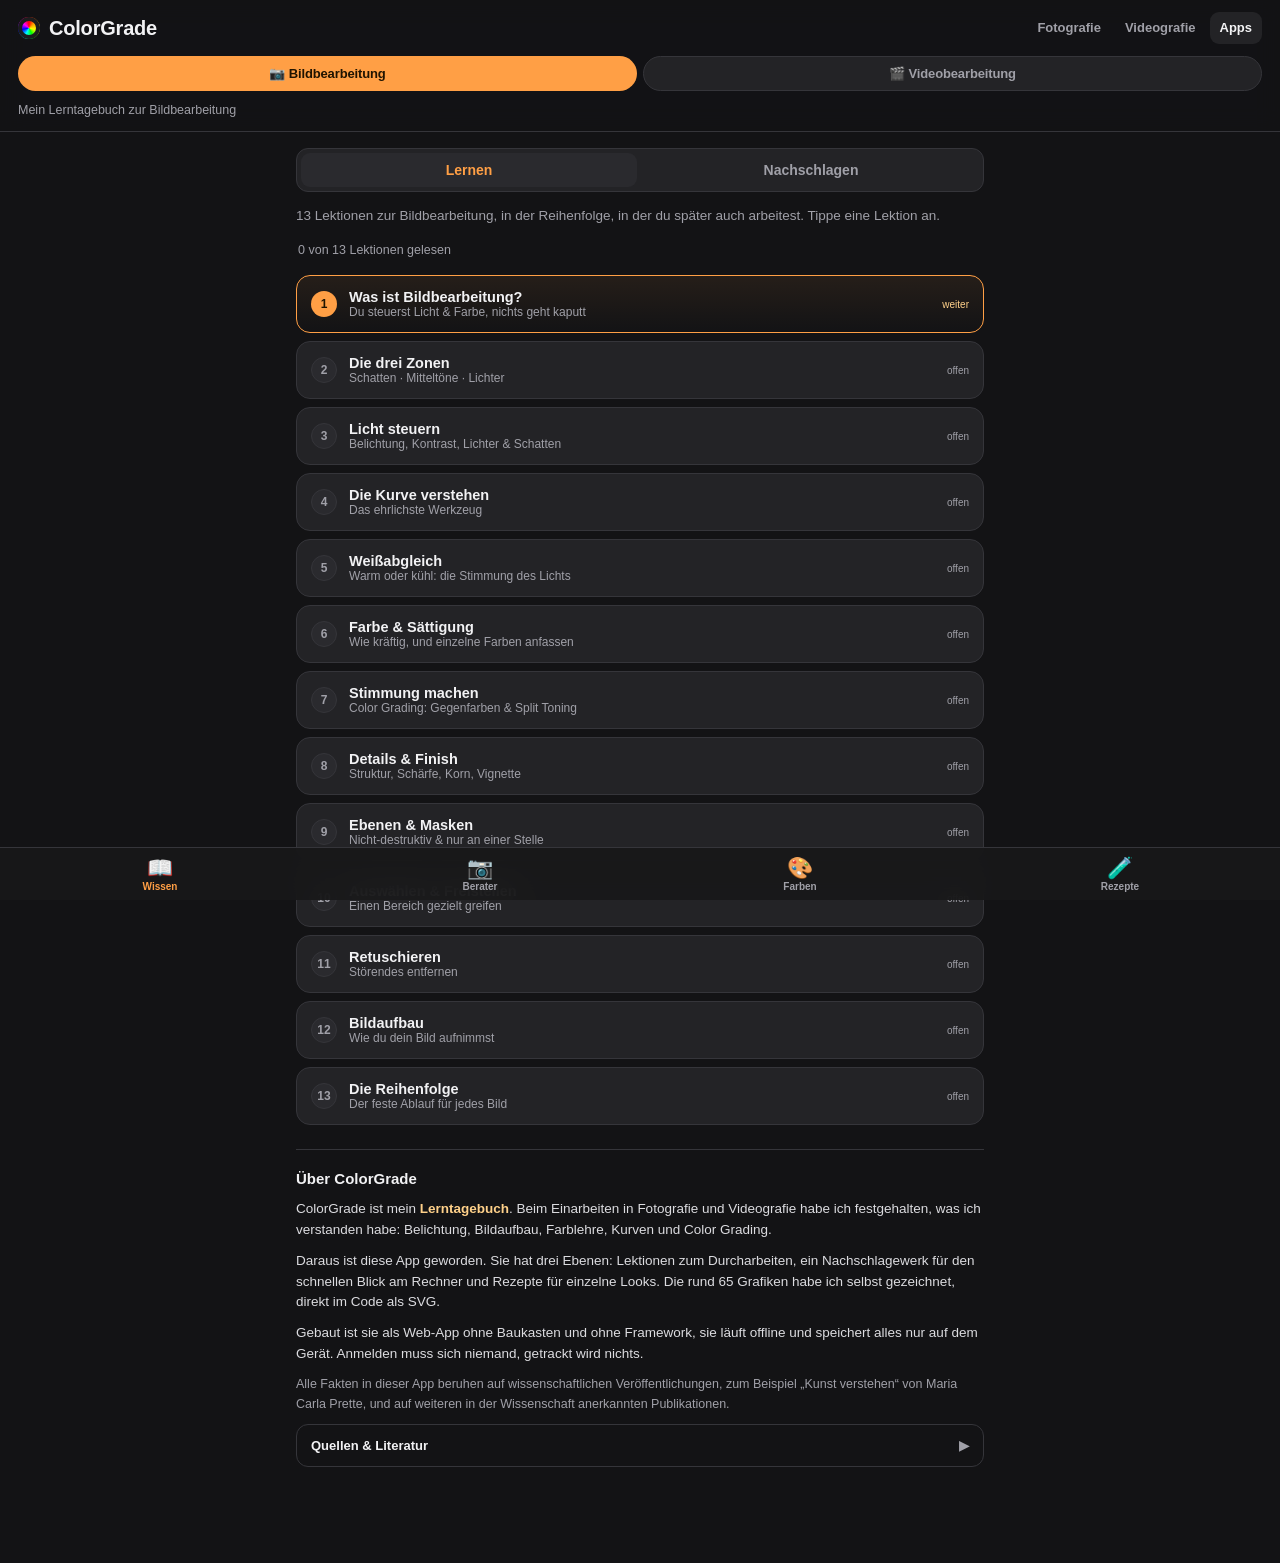
==== app/index.html @ 135473f4 "v49: Gleicher Kopf auf allen Seiten, Ueber mich zieht auf die Startseite Nach Nutzer-Wunsch hat jetz" ====
<!DOCTYPE html>
<html lang="de">
<head>
  <meta charset="UTF-8" />
  <meta name="viewport" content="width=device-width, initial-scale=1, viewport-fit=cover" />
  <title>ColorGrade</title>
  <meta name="description" content="Bildbearbeitung verstehen: Bild-Berater, Kurven-Rezepte, Farb-Helfer und Wissen, für jedes Bearbeitungsprogramm." />
  <meta name="theme-color" content="#1c1c1e" />
  <link rel="manifest" href="manifest.webmanifest" />
  <link rel="apple-touch-icon" href="../icons/apple-touch-icon.png" />
  <meta name="apple-mobile-web-app-capable" content="yes" />
  <meta name="apple-mobile-web-app-status-bar-style" content="black-translucent" />
  <meta name="apple-mobile-web-app-title" content="ColorGrade" />
  <style>
    :root {
      --bg: #131315; --bg-elev: #1c1c1e; --bg-card: #232326; --bg-card-2: #2a2a2e;
      --line: #35353a; --text: #f2f2f4; --muted: #a0a0a8;
      --accent: #ff9f45; --accent-2: #ffd18a; --green: #7bd88f; --blue: #7ab8f5;
      --radius: 16px;
      --safe-b: env(safe-area-inset-bottom, 0px);
      --safe-t: env(safe-area-inset-top, 0px);
    }
    * { box-sizing: border-box; -webkit-tap-highlight-color: transparent; }
    html, body { margin: 0; padding: 0; }
    body {
      font-family: -apple-system, BlinkMacSystemFont, "Segoe UI", Roboto, "Helvetica Neue", Arial, sans-serif;
      background: var(--bg); color: var(--text); line-height: 1.5;
      -webkit-font-smoothing: antialiased;
      padding-bottom: calc(74px + var(--safe-b));
    }
    header {
      position: sticky; top: 0; z-index: 20;
      background: rgba(19,19,21,.82);
      backdrop-filter: saturate(140%) blur(12px); -webkit-backdrop-filter: saturate(140%) blur(12px);
      border-bottom: 1px solid var(--line);
      padding: calc(12px + var(--safe-t)) 18px 12px;
    }
    header h1 { margin: 0; font-size: 20px; font-weight: 700; letter-spacing: -.01em;
      display: flex; align-items: center; gap: 9px; }
    header .dot { width: 22px; height: 22px; border-radius: 50%;
      background: conic-gradient(red, orange, yellow, lime, cyan, blue, magenta, red);
      box-shadow: inset 0 0 0 4px var(--bg-elev); flex: none; }
    header p { margin: 10px 0 0; color: var(--muted); font-size: 12.5px; }
    .hdr-top { display: flex; align-items: center; gap: 10px; flex-wrap: wrap; }
    .brandlink { display: flex; align-items: center; gap: 9px; color: inherit; text-decoration: none; }
    .site-nav { margin-left: auto; display: flex; gap: 4px; flex-wrap: wrap; }
    .site-nav a { font-size: 13px; font-weight: 600; color: var(--muted); text-decoration: none;
      padding: 6px 10px; border-radius: 9px; }
    .site-nav a:hover { color: var(--accent-2); background: var(--bg-card); }
    .site-nav a[aria-current="page"] { color: var(--text); background: var(--bg-card); }
    .about { border-top: 1px solid var(--line); margin-top: 24px; padding-top: 18px; }
    .about-h { font-size: 15px; font-weight: 700; color: var(--text); margin-bottom: 8px; }
    .about p { margin: 0 0 10px; font-size: 13.5px; line-height: 1.55; color: #dcdce0; }
    .about p b { color: var(--accent-2); }
    .about .about-priv { font-size: 12.5px; color: var(--muted); }
    .about-src { margin: 4px 0 14px; border: 1px solid var(--line); border-radius: 12px; overflow: hidden; }
    .about-src > summary { display: flex; align-items: center; gap: 8px; list-style: none; cursor: pointer;
      padding: 11px 14px; font-size: 13px; font-weight: 650; color: var(--text); }
    .about-src > summary::-webkit-details-marker { display: none; }
    .about-src > summary .chev { margin-left: auto; }
    .about-src[open] > summary { border-bottom: 1px solid var(--line); color: var(--accent-2); }
    .about-src[open] > summary .chev { transform: rotate(90deg); }
    .about-src .src-body { padding: 12px 14px; }
    .about-src .src-group { font-size: 11px; font-weight: 700; text-transform: uppercase; letter-spacing: .04em;
      color: var(--muted); margin: 12px 0 6px; }
    .about-src .src-group:first-child { margin-top: 0; }
    .about-src ul { margin: 0; padding: 0; list-style: none; }
    .about-src li { font-size: 12.5px; line-height: 1.5; color: #dcdce0; margin: 0 0 7px; padding-left: 13px; position: relative; }
    .about-src li::before { content: "•"; position: absolute; left: 0; color: var(--accent-2); }
    .about-src li i { color: var(--text); font-style: italic; }
    .about-src li span { color: var(--muted); }
    /* Video-Grundlagen-Berater */
    .vbg { background: var(--bg-card); border: 1px solid var(--line); border-radius: 14px; margin-bottom: 10px; }
    .vbg > summary { list-style: none; cursor: pointer; padding: 13px 15px; font-size: 14px; font-weight: 650; color: var(--text); }
    .vbg > summary::-webkit-details-marker { display: none; }
    .vbg[open] > summary { border-bottom: 1px solid var(--line); color: var(--accent-2); }
    .vbg-body { padding: 13px 15px 15px; }
    .vbg-body > p { margin: 0 0 11px; font-size: 13.5px; line-height: 1.55; color: #dcdce0; }
    .vbg-body > p:last-child { margin-bottom: 0; }
    .vbg-body b { color: var(--text); }
    .vbg-sizes { display: flex; flex-direction: column; gap: 6px; margin: 0 0 12px; }
    .vbg-sizes > div { background: var(--bg-card-2); border: 1px solid var(--line); border-radius: 10px; padding: 8px 11px; font-size: 12.5px; color: var(--muted); }
    .vbg-sizes b { color: var(--accent-2); }
    .vbg-h { font-size: 11px; letter-spacing: .06em; text-transform: uppercase; font-weight: 700; color: var(--muted); margin: 4px 0 8px; }
    .vbg-check { display: flex; flex-direction: column; gap: 7px; }
    .vbg-item { display: flex; gap: 10px; align-items: flex-start; background: var(--bg-card-2);
      border: 1px solid var(--line); border-radius: 10px; padding: 9px 11px; cursor: pointer; }
    .vbg-item.done { border-color: rgba(123,216,143,.4); }
    .vbg-item:active { transform: scale(.995); }
    .vbg-box { flex: none; width: 20px; height: 20px; border-radius: 6px; border: 1.5px solid var(--line);
      display: flex; align-items: center; justify-content: center; color: var(--green); font-weight: 700; font-size: 13px; margin-top: 1px; }
    .vbg-item.done .vbg-box { border-color: var(--green); background: rgba(123,216,143,.14); }
    .vbg-txt { font-size: 13px; color: #dcdce0; }
    .vbg-txt b { display: block; color: var(--text); font-size: 13px; }
    .vbg-txt span { display: block; font-size: 12px; color: var(--muted); margin-top: 1px; }
    /* Modus-Umschalter (Bild / Video) direkt im Header */
    .modeswitch { display: flex; gap: 6px; margin: 12px 0 0; }
    .modebtn { flex: 1; background: var(--bg-card); border: 1px solid var(--line);
      color: var(--muted); cursor: pointer; font-family: inherit; font-size: 13px;
      font-weight: 650; padding: 9px 8px; border-radius: 999px; letter-spacing: -.01em;
      display: flex; align-items: center; justify-content: center; gap: 6px; }
    .modebtn.active { background: var(--accent); border-color: transparent; color: #201400; }
    .modebtn:focus-visible { outline: 2px solid var(--accent); outline-offset: 2px; }
    /* Phasen-Überschriften in der Video-Lektionsliste */
    .vg-phase { font-size: 11px; letter-spacing: .08em; text-transform: uppercase;
      color: var(--accent); font-weight: 700; margin: 18px 0 2px; padding-left: 2px; }
    .vg-phase:first-child { margin-top: 2px; }

    main { padding: 16px 16px 8px; max-width: 720px; margin: 0 auto; }
    .tab-panel { display: none; animation: fade .2s ease; }
    .tab-panel.active { display: block; }
    @keyframes fade { from { opacity: 0; transform: translateY(4px);} to {opacity:1; transform:none;} }

    .lead { color: var(--muted); font-size: 13.5px; margin: 0 0 14px; }
    .lead b { color: var(--accent-2); font-weight: 650; }

    .search { width: 100%; padding: 12px 14px; border-radius: 12px;
      border: 1px solid var(--line); background: var(--bg-elev); color: var(--text);
      font-size: 16px; margin-bottom: 14px; }
    .search::placeholder { color: var(--muted); }

    .row { display: flex; gap: 10px; align-items: center; flex-wrap: wrap; }
    .btn { appearance: none; border: none; cursor: pointer; font-size: 15px; font-weight: 600;
      padding: 11px 15px; border-radius: 12px; color: #201400; background: var(--accent); }
    .btn.ghost { background: var(--bg-card); color: var(--text); border: 1px solid var(--line); }
    .btn.small { padding: 7px 11px; font-size: 13px; }
    .btn:active { transform: scale(.97); }
    button:focus-visible, input:focus-visible, canvas:focus-visible {
      outline: 2px solid var(--accent); outline-offset: 2px; }

    .maxim { display: flex; gap: 10px; background: var(--bg-card); border: 1px solid var(--line);
      border-radius: 14px; padding: 12px 14px; margin-bottom: 16px; font-size: 13px; }
    .maxim .col { flex: 1; }
    .maxim .k { font-weight: 700; color: var(--accent-2); display: block; }
    .maxim .col.harm .k { color: var(--green); }

    /* Bild-Berater */
    .motif-grid { display: grid; grid-template-columns: repeat(2, 1fr); gap: 10px; margin-bottom: 18px; }
    .motif { background: var(--bg-card); border: 1px solid var(--line); border-radius: 14px;
      padding: 13px 12px; text-align: left; cursor: pointer; color: var(--text);
      display: flex; align-items: center; gap: 10px; font-size: 13.5px; font-weight: 600; }
    .motif .em { font-size: 22px; flex: none; }
    .motif:active { transform: scale(.98); }
    .motif.active { border-color: var(--accent); background: var(--bg-card-2); }
    /* Video-Berater: Situations-Detail */
    .vb-sec { font-size: 15px; font-weight: 700; color: var(--accent-2);
      margin: 26px 0 10px; display: flex; gap: 8px; align-items: center; }
    .vb-facts { display: grid; grid-template-columns: 1fr 1fr; gap: 1px;
      background: var(--line); border: 1px solid var(--line); border-radius: 12px;
      overflow: hidden; margin: 4px 0 6px; }
    .vb-facts > div { background: var(--bg-card); padding: 10px 12px; }
    .vb-facts .k { display: block; font-size: 10px; letter-spacing: .06em;
      text-transform: uppercase; color: var(--muted); font-weight: 700; margin-bottom: 3px; }
    .vb-facts .v { font-size: 13px; color: var(--text); font-weight: 600; line-height: 1.4; }
    .vb-check { list-style: none; padding: 0; margin: 4px 0; }
    .vb-check li { position: relative; padding-left: 26px; margin-bottom: 9px;
      font-size: 14px; color: #dcdce0; }
    .vb-check li b { color: var(--text); }
    .vb-check li::before { content: "✓"; position: absolute; left: 3px; top: -1px;
      color: var(--green); font-weight: 700; }
    .vb-shoot { background: rgba(123,216,143,.09); border: 1px solid rgba(123,216,143,.3);
      border-radius: 12px; padding: 14px 15px; margin: 20px 0 4px; }
    .vb-shoot .h { display: block; font-size: 11px; letter-spacing: .07em;
      text-transform: uppercase; font-weight: 700; margin-bottom: 6px; color: var(--green); }
    .vb-shoot p { margin: 0; color: #dcdce0; font-size: 14px; }
    .vb-shoot b { color: var(--green); }
    .advice { background: var(--bg-card); border: 1px solid var(--line);
      border-left: 3px solid var(--accent); border-radius: var(--radius); padding: 16px; }
    .advice h3 { margin: 0 0 4px; font-size: 17px; display: flex; align-items: center; gap: 9px; }
    .advice .sum { color: var(--muted); font-size: 13.5px; margin: 0 0 14px; }
    h5.sec { margin: 18px 0 8px; font-size: 12px; letter-spacing: .05em; text-transform: uppercase;
      color: var(--accent-2); display: flex; align-items: center; gap: 7px; }
    h5.sec .n { background: var(--bg-card-2); border: 1px solid var(--line); border-radius: 6px;
      padding: 1px 6px; font-size: 10.5px; color: var(--muted); letter-spacing: 0; }
    h5.sec.key { color: var(--accent); }

    .gradebox { border: 1px solid var(--line); border-radius: 14px; padding: 12px 14px;
      background: var(--bg-card-2); margin-bottom: 10px; }
    .gradebox.tension { border-left: 3px solid var(--accent); }
    .gradebox.harmony { border-left: 3px solid var(--green); }
    .gradebox .lbl { font-weight: 700; font-size: 11px; text-transform: uppercase;
      letter-spacing: .04em; margin-bottom: 4px; }
    .gradebox.tension .lbl { color: var(--accent-2); }
    .gradebox.harmony .lbl { color: var(--green); }
    .gradebox .txt { font-size: 13px; margin-bottom: 8px; }
    .moves { display: flex; flex-direction: column; gap: 5px; }
    .movehint { margin: 0 0 4px; font-size: 11.5px; color: var(--muted); font-style: italic; }
    .move { font-size: 12.5px; color: var(--text); display: flex; gap: 7px; align-items: baseline; }
    .move .ch { font-weight: 700; min-width: 38px; }
    .move .ch.rot { color: #ff8b7a; } .move .ch.gruen { color: var(--green); }
    .move .ch.blau { color: var(--blue); }
    .duo { display: flex; gap: 6px; margin-top: 8px; }
    .duo .d { flex: 1; height: 26px; border-radius: 7px; border: 1px solid var(--line);
      display: flex; align-items: center; justify-content: center; font-size: 10px;
      font-weight: 700; color: rgba(0,0,0,.55); }

    .card { background: var(--bg-card); border: 1px solid var(--line);
      border-radius: var(--radius); margin-bottom: 12px; overflow: hidden; }
    .card-head { padding: 14px 16px; cursor: pointer; display: flex; align-items: center; gap: 12px; }
    .card-head .txt { flex: 1; min-width: 0; }
    .card-head h3 { margin: 0; font-size: 16px; font-weight: 650; }
    .card-head .mood { margin: 2px 0 0; font-size: 12.5px; color: var(--muted); }
    .chev { color: var(--muted); transition: transform .2s; flex: none; }
    .card.open .chev { transform: rotate(90deg); }
    .card-body { display: none; padding: 0 16px 16px; }
    .card.open .card-body { display: block; }
    .desc { color: var(--muted); font-size: 13.5px; margin: 0 0 12px; }
    .merke { background: var(--bg-card-2); border-radius: 10px; padding: 10px 12px; font-size: 13px;
      margin-top: 14px; border-left: 3px solid var(--accent-2); }
    .merke b { color: var(--accent-2); }

    ol.steps { margin: 0; padding: 0; list-style: none; counter-reset: s; }
    ol.steps li { counter-increment: s; position: relative; padding: 10px 10px 10px 40px;
      border-top: 1px solid var(--line); font-size: 14.5px; }
    ol.steps li:first-child { border-top: none; }
    ol.steps li:before { content: counter(s); position: absolute; left: 8px; top: 10px;
      width: 22px; height: 22px; border-radius: 50%; background: var(--bg-card-2);
      color: var(--accent-2); font-size: 12px; font-weight: 700;
      display: flex; align-items: center; justify-content: center; }
    ol.steps li b { color: var(--accent-2); font-weight: 650; }
    ol.steps li .why { display: block; color: var(--muted); font-size: 12.5px; margin-top: 3px; }
    .tags { display: flex; flex-wrap: wrap; gap: 6px; margin-top: 12px; }
    .tag { font-size: 11.5px; color: var(--muted); background: var(--bg-card-2);
      padding: 3px 9px; border-radius: 999px; border: 1px solid var(--line); }
    .look-chips { display: flex; flex-wrap: wrap; gap: 8px; }
    .look-chip { font-size: 13px; font-weight: 600; color: var(--accent-2);
      background: var(--bg-card-2); border: 1px solid var(--line); border-radius: 999px;
      padding: 7px 13px; cursor: pointer; }
    .look-chip:active { transform: scale(.97); }
    .card-foot { margin-top: 12px; display: flex; justify-content: flex-end; gap: 8px; }
    .del { background: transparent; border: 1px solid var(--line); color: #ff8080;
      border-radius: 10px; padding: 6px 12px; font-size: 13px; cursor: pointer; }
    .empty { text-align: center; color: var(--muted); padding: 40px 20px; font-size: 14px; }

    /* Farb-Helfer */
    #wheelWrap { display: flex; justify-content: center; margin: 2px 0 6px; }
    canvas#wheel { width: min(300px, 86vw, 52vh); height: min(300px, 86vw, 52vh);
      touch-action: none; cursor: grab; }
    canvas#wheel:active { cursor: grabbing; }
    .wheelhint { text-align: center; color: var(--muted); font-size: 12px; margin-bottom: 14px; }
    .colcards { display: grid; grid-template-columns: 1fr 1fr; gap: 10px; margin-bottom: 14px; }
    .colcard { background: var(--bg-card); border: 1px solid var(--line); border-radius: 14px;
      padding: 12px; }
    .colcard.hi { border-top: 3px solid var(--accent-2); }
    .colcard.sh { border-top: 3px solid var(--blue); }
    .colcard .role { font-size: 11px; font-weight: 700; text-transform: uppercase;
      letter-spacing: .04em; color: var(--muted); margin-bottom: 8px; }
    .colcard .prev { height: 44px; border-radius: 10px; border: 1px solid var(--line); margin-bottom: 8px; }
    .colcard .hexrow { display: flex; align-items: center; gap: 8px; margin-bottom: 10px; }
    .colcard input[type=color] { width: 44px; height: 34px; border: 1px solid var(--line);
      border-radius: 9px; background: var(--bg-elev); padding: 3px; cursor: pointer; flex: none; }
    .colcard .hex { font-size: 12px; color: var(--muted); font-variant-numeric: tabular-nums; }
    .sl { margin-bottom: 8px; }
    .sl label { display: flex; justify-content: space-between; font-size: 11.5px;
      color: var(--muted); margin-bottom: 3px; }
    .sl input[type=range] { width: 100%; accent-color: var(--accent); }
    .quickrow { display: flex; flex-wrap: wrap; gap: 7px; margin-bottom: 16px; }
    .qbtn { font-size: 12.5px; font-weight: 600; background: var(--bg-card); color: var(--text);
      border: 1px solid var(--line); border-radius: 999px; padding: 7px 12px; cursor: pointer; }
    .qbtn:active { transform: scale(.97); }
    .harmrow { display: flex; flex-wrap: wrap; gap: 8px; margin-bottom: 8px; }
    .harmbtn { font-size: 13px; background: var(--bg-card); color: var(--text);
      border: 1px solid var(--line); border-radius: 999px; padding: 7px 13px; cursor: pointer; }
    .harmbtn.active { background: rgba(255,159,69,.16); border-color: var(--accent);
      color: var(--accent-2); font-weight: 650; }
    .harmbtn:active { transform: scale(.97); }
    .palrow { display: flex; gap: 6px; margin: 8px 0 10px; }
    .palchip { flex: 1; display: flex; flex-direction: column; align-items: center; gap: 4px; min-width: 0; }
    .palchip .sw { width: 100%; height: 36px; border-radius: 8px; border: 1px solid rgba(255,255,255,.12); }
    .palchip .hx { font-size: 9.5px; color: var(--muted); font-variant-numeric: tabular-nums; }
    .lookh { margin: 12px 0 6px; font-size: 11px; text-transform: uppercase;
      letter-spacing: .05em; color: var(--muted); }
    .relbox { border: 1px solid var(--line); border-radius: 14px; padding: 14px;
      background: var(--bg-card); margin-bottom: 14px; }
    .relbox .top { display: flex; align-items: baseline; justify-content: space-between;
      gap: 10px; margin-bottom: 6px; }
    .relbox h4 { margin: 0; font-size: 15px; }
    .relbox .deg { font-size: 12px; color: var(--muted); font-variant-numeric: tabular-nums; }
    .relbox .kindbadge { display: inline-block; font-size: 10.5px; font-weight: 700;
      border-radius: 6px; padding: 2px 7px; margin-left: 8px; }
    .kindbadge.spannung { background: rgba(255,159,69,.18); color: var(--accent-2); }
    .kindbadge.harmonie { background: rgba(123,216,143,.18); color: var(--green); }
    .relbox p { margin: 0; font-size: 13.5px; color: var(--text); }
    .relbox .wk { margin-top: 8px; font-size: 12.5px; color: var(--muted); }
    .strip { height: 46px; border-radius: 12px; border: 1px solid var(--line);
      margin: 10px 0 6px; }
    .striplbl { display: flex; justify-content: space-between; font-size: 11px;
      color: var(--muted); margin-bottom: 12px; }
    .meaning { background: var(--bg-card); border: 1px solid var(--line); border-radius: 14px;
      padding: 13px 14px; margin-bottom: 10px; }
    .meaning .hd { display: flex; align-items: center; gap: 9px; margin-bottom: 8px; }
    .meaning .sw { width: 26px; height: 26px; border-radius: 8px; border: 1px solid var(--line); flex: none; }
    .meaning .hd h4 { margin: 0; font-size: 15px; }
    .meaning .hd .role { font-size: 11px; color: var(--muted); margin-left: auto; }
    .meaning .ln { font-size: 13px; margin-bottom: 6px; }
    .meaning .ln b { color: var(--accent-2); }
    .tipbox { background: var(--bg-card); border: 1px solid var(--line);
      border-left: 3px solid var(--accent); border-radius: 12px; padding: 12px 14px;
      font-size: 13.5px; margin-bottom: 12px; }
    .tipbox.green { border-left-color: var(--green); }
    .tipbox b { color: var(--accent-2); }
    .tipbox.green b { color: var(--green); }
    .zonesvg { width: 100%; max-width: 340px; display: block; margin: 6px auto 4px;
      color: var(--muted); }
    .zonecap { text-align: center; color: var(--muted); font-size: 11.5px; margin: 0 0 14px; }
    .hintbox { background: var(--bg-card-2); border: 1px solid var(--line); border-radius: 12px;
      padding: 11px 13px; font-size: 12.5px; color: var(--muted); margin-bottom: 12px; }
    .hintbox b { color: var(--accent-2); }
    .chgroup { margin-bottom: 14px; }
    .chgroup h6 { margin: 0 0 2px; font-size: 13px; font-weight: 700;
      display: flex; align-items: center; gap: 7px; }
    .chgroup h6 .num { background: var(--bg-card-2); border: 1px solid var(--line);
      border-radius: 6px; padding: 1px 7px; font-size: 11px; color: var(--muted); font-weight: 700; }
    .chgroup h6.rgb { color: var(--text); }
    .chgroup h6.rot { color: #ff8b7a; }
    .chgroup h6.gruen { color: var(--green); }
    .chgroup h6.blau { color: var(--blue); }
    .gegen { display: grid; grid-template-columns: 1fr 1fr; gap: 6px; margin-top: 10px; }
    .gegen .g { font-size: 12px; background: var(--bg-card-2); border: 1px solid var(--line);
      border-radius: 9px; padding: 7px 10px; }
    .gegen .g b { font-weight: 700; }
    .effect { display: block; font-size: 12.5px; margin-top: 4px; color: var(--accent-2); }
    .witem { display: flex; gap: 8px; align-items: flex-start; }
    .witem .wtxt { flex: 1; min-width: 0; }
    .xdel { background: none; border: none; color: var(--muted); cursor: pointer;
      font-size: 15px; line-height: 1; padding: 2px 4px; border-radius: 6px; flex: none; }
    .xdel:hover, .xdel:active { color: #ff8080; }
    .grpdel { margin-top: 10px; background: none; border: 1px solid var(--line); color: #ff8080;
      border-radius: 10px; padding: 6px 12px; font-size: 12.5px; cursor: pointer; }
    .own { font-size: 10.5px; color: var(--green); background: rgba(123,216,143,.14);
      border-radius: 5px; padding: 1px 6px; margin-left: 6px; font-weight: 700; }
    #installBar { display: flex; align-items: center; gap: 12px;
      background: var(--bg-card); border-bottom: 1px solid var(--line);
      padding: 12px 16px; }
    #installBar[hidden] { display: none; }
    #installBar .ib-txt { flex: 1; min-width: 0; font-size: 13px; }
    #installBar .ib-txt b { display: block; color: var(--accent-2); }
    #installBar .ib-txt span { color: var(--muted); font-size: 12px; }
    .seg { display: flex; gap: 6px; background: var(--bg-card); border: 1px solid var(--line);
      border-radius: 12px; padding: 4px; margin-bottom: 14px; }
    .segbtn { flex: 1; background: none; border: none; color: var(--muted); cursor: pointer;
      font-size: 14px; font-weight: 650; padding: 9px 8px; border-radius: 9px; }
    .segbtn.active { background: var(--bg-card-2); color: var(--accent); }
    .dir .card-head h3 { font-size: 15px; }
    .dir .goal { font-size: 12.5px; color: var(--muted); margin: 0 0 10px; }
    .dir .when { font-size: 12.5px; margin: 10px 0 0; color: var(--green); }
    .dir .extra { margin: 10px 0 0; padding: 0; list-style: none; }
    .dir .extra li { font-size: 13px; padding: 5px 0 5px 16px; position: relative; }
    .dir .extra li:before { content: '·'; position: absolute; left: 5px; color: var(--accent); font-weight: 700; }
    .applybtn { margin-top: 12px; width: 100%; }
    .info { color: var(--muted); font-size: 12.5px; margin: 4px 2px 16px; }

    /* Wissen */
    .witem { padding: 10px 0; border-top: 1px solid var(--line); font-size: 14px; }
    .witem:first-child { border-top: none; padding-top: 2px; }
    .witem b { color: var(--accent-2); font-weight: 650; }
    .card-head .cnt { font-size: 11.5px; color: var(--muted); background: var(--bg-card-2);
      border: 1px solid var(--line); border-radius: 999px; padding: 2px 9px; flex: none; }

    /* Lernbereich (geführte Lektionen) */
    .lk-list { display: flex; flex-direction: column; gap: 8px; margin-bottom: 8px; }
    .lk-item { display: flex; align-items: center; gap: 12px; width: 100%; text-align: left;
      padding: 13px 14px; background: var(--bg-card); border: 1px solid var(--line);
      border-radius: 14px; cursor: pointer; color: var(--text); font-family: inherit; }
    .lk-item:active { transform: scale(.995); }
    .lk-item.current { border-color: var(--accent);
      background: linear-gradient(180deg, rgba(255,159,69,.08), transparent); }
    .lk-num { width: 26px; height: 26px; flex: none; border-radius: 50%; display: grid;
      place-items: center; font-size: 12px; font-weight: 700; background: var(--bg-card-2);
      color: var(--muted); border: 1px solid var(--line); }
    .lk-item.done .lk-num { background: var(--green); color: #0c2413; border-color: transparent; }
    .lk-item.current .lk-num { background: var(--accent); color: #201400; border-color: transparent; }
    .lk-em { font-size: 19px; flex: none; }
    .lk-txt { flex: 1; min-width: 0; }
    .lk-txt b { display: block; font-size: 14.5px; font-weight: 650; }
    .lk-txt span { display: block; font-size: 12px; color: var(--muted);
      white-space: nowrap; overflow: hidden; text-overflow: ellipsis; }
    .lk-tag { font-size: 10px; color: var(--muted); flex: none; }
    .lk-item.current .lk-tag { color: var(--accent-2); }

    .lk-back { background: none; border: 1px solid var(--line); color: var(--muted);
      border-radius: 999px; padding: 7px 14px; font-size: 13px; font-weight: 600;
      cursor: pointer; margin-bottom: 14px; }
    .lk-eyebrow { font-size: 11px; letter-spacing: .09em; text-transform: uppercase;
      color: var(--accent); font-weight: 700; margin: 0 0 6px; }
    .lk-lesson h2 { margin: 0 0 12px; font-size: 24px; font-weight: 750;
      letter-spacing: -.02em; text-wrap: balance; }
    .lk-hook { font-size: 15px; color: #d9d9dd; margin: 0 0 20px; }
    .lk-hook b { color: var(--text); }
    .lk-lesson h4.lk-sub { font-size: 12px; letter-spacing: .05em; text-transform: uppercase;
      color: var(--muted); margin: 24px 0 12px; font-weight: 700; }
    .lk-lesson p { font-size: 14.5px; margin: 0 0 12px; color: #dcdce0; }
    .lk-lesson p b { color: var(--text); font-weight: 650; }
    .lk-lesson .lk-cross { color: var(--blue); font-size: 13.5px; }
    .lk-lesson .lk-cross b { color: var(--blue); }
    .lk-lesson figure { margin: 0 0 6px; }
    .lk-lesson figure svg { display: block; width: 100%; height: auto; }
    .lk-lesson figcaption { font-size: 12px; color: var(--muted); margin-top: 8px; line-height: 1.5; }
    .lk-lesson figcaption b { color: var(--accent-2); }
    .lk-thumbs { display: flex; gap: 10px; margin: 0 0 6px; }
    .lk-thumb { flex: 1; text-align: center; }
    .lk-thumb svg { width: 100%; height: auto; background: var(--bg-elev);
      border: 1px solid var(--line); border-radius: 10px; }
    .lk-thumb span { display: block; font-size: 12px; font-weight: 600; margin-top: 7px; color: #d9d9dd; }
    .lk-merke, .lk-probier { border-radius: 12px; padding: 14px 15px; margin: 18px 0 4px; font-size: 14px; }
    .lk-merke { background: rgba(255,159,69,.09); border: 1px solid rgba(255,159,69,.28); }
    .lk-probier { background: rgba(122,184,245,.08); border: 1px solid rgba(122,184,245,.26); }
    .lk-merke .h, .lk-probier .h { display: block; font-size: 11px; letter-spacing: .07em;
      text-transform: uppercase; font-weight: 700; margin-bottom: 6px; }
    .lk-merke .h { color: var(--accent-2); }
    .lk-probier .h { color: var(--blue); }
    .lk-merke p, .lk-probier p { margin: 0; color: #dcdce0; font-size: 14px; }
    .lk-merke b { color: var(--accent-2); }
    .lk-lesson details { margin: 20px 0 6px; border: 1px solid var(--line); border-radius: 12px;
      background: var(--bg-elev); overflow: hidden; }
    .lk-lesson summary { cursor: pointer; padding: 14px 15px; font-size: 13.5px; font-weight: 650;
      list-style: none; display: flex; align-items: center; gap: 9px; }
    .lk-lesson summary::-webkit-details-marker { display: none; }
    .lk-lesson summary .chev { margin-left: auto; }
    .lk-lesson details[open] summary .chev { transform: rotate(90deg); }
    .lk-adv { padding: 0 15px 15px; }
    .lk-adv p { font-size: 14px; margin: 0 0 10px; color: #dcdce0; }
    .lk-adv .k { color: var(--accent-2); font-weight: 650; }
    .lk-foot { display: flex; align-items: center; gap: 10px; margin-top: 22px; flex-wrap: wrap; }
    .lk-read { appearance: none; border: none; cursor: pointer; font-size: 14px; font-weight: 650;
      padding: 11px 15px; border-radius: 12px; background: var(--bg-card-2); color: var(--green);
      box-shadow: inset 0 0 0 1px var(--line); }
    .lk-read.on { background: var(--green); color: #0c2413; box-shadow: none; }
    .lk-next { margin-left: auto; appearance: none; border: none; cursor: pointer; font-size: 14px;
      font-weight: 650; padding: 11px 15px; border-radius: 12px; background: var(--accent); color: #201400; }
    .lk-item:focus-visible, .lk-back:focus-visible, .lk-read:focus-visible,
    .lk-next:focus-visible { outline: 2px solid var(--accent); outline-offset: 2px; }

    /* SVG-Grafiken der Lektionen */
    .s-grid { stroke: var(--line); stroke-width: 1; }
    .s-axis { stroke: #54545c; stroke-width: 1.5; }
    .s-diag { stroke: var(--muted); stroke-width: 1.6; stroke-dasharray: 5 5; fill: none; }
    .s-curve { stroke: var(--accent); stroke-width: 3.5; fill: none; stroke-linecap: round; }
    .s-pt { fill: var(--accent); }
    .s-pt-o { fill: var(--bg-card); stroke: var(--accent); stroke-width: 2.5; }
    .s-lbl { fill: var(--muted); font-size: 12px; }
    .s-lbl-s { fill: #7c7c86; font-size: 10.5px; }
    .s-tick { fill: var(--accent-2); font-size: 10.5px; font-weight: 600; }

    /* Berater: Verstehen (Konzept-Aufschlüsselung) */
    .bv-idee, .bv-fazit { border-radius: 12px; padding: 14px 15px; margin: 14px 0; }
    .bv-idee { background: rgba(255,159,69,.09); border: 1px solid rgba(255,159,69,.28); }
    .bv-fazit { background: rgba(123,216,143,.09); border: 1px solid rgba(123,216,143,.28); }
    .bv-idee .h, .bv-fazit .h { display: block; font-size: 11px; letter-spacing: .07em;
      text-transform: uppercase; font-weight: 700; margin-bottom: 6px; }
    .bv-idee .h { color: var(--accent-2); }
    .bv-fazit .h { color: var(--green); }
    .bv-idee p, .bv-fazit p { margin: 0; font-size: 14px; color: #dcdce0; }
    .bv-idee b { color: var(--accent-2); }
    .bv-fig { margin: 6px 0 4px; }
    .bv-fig svg { display: block; width: 100%; height: auto; }
    .bv-fig figcaption { font-size: 12px; color: var(--muted); margin-top: 6px; text-align: center; }
    .bv-steps { display: flex; flex-direction: column; gap: 8px; margin: 4px 0; }
    .bv-step { display: flex; gap: 11px; background: var(--bg-card); border: 1px solid var(--line);
      border-radius: 12px; padding: 12px 13px; }
    .bv-ph { flex: none; align-self: flex-start; font-size: 10.5px; font-weight: 700;
      text-transform: uppercase; letter-spacing: .04em; color: var(--accent-2);
      background: var(--bg-card-2); border: 1px solid var(--line); border-radius: 999px; padding: 3px 9px; }
    .bv-body { flex: 1; min-width: 0; font-size: 13.5px; color: #dcdce0; }
    .bv-body b { color: var(--text); }
    .bv-lek { display: inline-block; margin-top: 8px; font-size: 12px; font-weight: 650;
      color: var(--blue); background: rgba(122,184,245,.1); border: 1px solid rgba(122,184,245,.28);
      border-radius: 999px; padding: 4px 10px; cursor: pointer; }
    .bv-lek:active { transform: scale(.98); }

    /* Ziel-Ansicht (Berater · 0. Schritt: 3 Fragen → eine Empfehlung) */
    .zv { display: flex; flex-direction: column; gap: 14px; }
    .zv-kern { background: rgba(255,159,69,.12); border: 1px solid rgba(255,159,69,.34);
      border-left: 3px solid var(--accent); border-radius: 12px; padding: 14px 15px; }
    .zv-kern .eyebrow { display: block; font-size: 11px; letter-spacing: .07em;
      text-transform: uppercase; font-weight: 700; color: var(--accent-2); margin-bottom: 6px; }
    .zv-kern p { margin: 0; font-size: 15px; line-height: 1.5; color: var(--text); }
    .zv-kern b { color: var(--accent-2); }
    .zv-fragen { display: flex; flex-direction: column; gap: 8px; }
    .zv-q { display: flex; gap: 11px; background: var(--bg-card); border: 1px solid var(--line);
      border-radius: 12px; padding: 11px 13px; }
    .zv-q .qn { flex: none; width: 22px; height: 22px; border-radius: 999px; font-size: 12px;
      font-weight: 700; color: var(--accent-2); background: var(--bg-card-2); border: 1px solid var(--line);
      display: flex; align-items: center; justify-content: center; }
    .zv-q .qb { flex: 1; min-width: 0; font-size: 13.5px; color: #dcdce0; }
    .zv-q .qb b { display: block; color: var(--text); font-size: 12.5px; margin-bottom: 2px; }
    .zv-trenn-h { font-size: 11px; letter-spacing: .06em; text-transform: uppercase;
      font-weight: 700; color: var(--muted); margin: 2px 0 -4px; }
    .zv-trenn { display: grid; grid-template-columns: repeat(auto-fit, minmax(140px, 1fr)); gap: 10px; }
    .zv-ax { background: var(--bg-card); border: 1px solid var(--line); border-radius: 12px; padding: 11px 12px; }
    .zv-ax .axh { display: block; font-size: 12px; font-weight: 700; color: var(--green); margin-bottom: 4px; }
    .zv-ax p { margin: 0; font-size: 12.5px; line-height: 1.45; color: #dcdce0; }

    /* Look-Modell: 3 Achsen pro Rezept */
    .la { background: var(--bg-card-2); border: 1px solid var(--line); border-radius: 12px;
      padding: 12px 13px; margin: 4px 0 13px; }
    .la-h { font-size: 11px; letter-spacing: .06em; text-transform: uppercase;
      font-weight: 700; color: var(--muted); margin-bottom: 10px; }
    .la-row { margin: 11px 0; }
    .la-lbl { display: block; font-size: 12px; font-weight: 650; color: var(--text); margin-bottom: 5px; }
    .la-track { display: flex; align-items: center; gap: 8px; }
    .la-lo, .la-hi { flex: none; font-size: 10.5px; color: var(--muted); width: 50px; }
    .la-hi { text-align: right; }
    .la-bar { position: relative; flex: 1; height: 4px; border-radius: 999px; min-width: 40px;
      background: linear-gradient(90deg, var(--line), var(--accent)); }
    .la-dot { position: absolute; top: 50%; width: 13px; height: 13px; border-radius: 999px;
      background: var(--accent); border: 2px solid var(--bg-card); transform: translate(-50%,-50%);
      box-shadow: 0 1px 3px rgba(0,0,0,.4); }
    .la-formel { margin-top: 11px; padding-top: 10px; border-top: 1px solid var(--line);
      font-size: 12.5px; line-height: 1.45; color: #dcdce0; }
    .la-formel b { color: var(--accent-2); }

    /* Look-Modell: Konzept-Kopf über der Rezepte-Liste */
    .look-intro { background: var(--bg-card); border: 1px solid var(--line); border-radius: 14px; margin-bottom: 14px; }
    .look-intro > summary { list-style: none; cursor: pointer; padding: 13px 15px; font-size: 14px; color: var(--text); }
    .look-intro > summary::-webkit-details-marker { display: none; }
    .look-intro > summary b { color: var(--accent-2); }
    .look-intro[open] > summary { border-bottom: 1px solid var(--line); }
    .li-body { padding: 13px 15px 15px; }
    .li-body > p { margin: 0 0 12px; font-size: 13.5px; line-height: 1.5; color: #dcdce0; }
    .li-axes { display: flex; flex-direction: column; gap: 8px; margin-bottom: 15px; }
    .li-ax { background: var(--bg-card-2); border: 1px solid var(--line); border-radius: 10px; padding: 9px 11px; }
    .li-ax b { color: var(--accent-2); font-size: 13px; }
    .li-ax em { color: var(--text); font-style: normal; font-size: 12.5px; font-weight: 600; }
    .li-ax span { display: block; font-size: 12.5px; color: var(--muted); margin-top: 2px; }
    .li-h { font-size: 11px; letter-spacing: .06em; text-transform: uppercase; font-weight: 700; color: var(--muted); margin: 4px 0 8px; }
    .li-connect { margin: 0 0 15px; font-size: 13px; line-height: 1.5; color: #dcdce0; }
    .li-look { background: var(--bg-card-2); border: 1px solid var(--line); border-radius: 12px; padding: 11px 12px; margin-bottom: 10px; }
    .li-look-h { display: flex; align-items: baseline; gap: 8px; margin-bottom: 6px; flex-wrap: wrap; }
    .li-look-h b { color: var(--accent-2); font-size: 14px; }
    .li-look-h span { font-size: 12px; color: var(--muted); }
    .li-look-f { margin: 8px 0 0; font-size: 12px; line-height: 1.45; color: var(--muted); }
    .li-note { background: rgba(255,159,69,.10); border: 1px solid rgba(255,159,69,.28);
      border-radius: 10px; padding: 10px 12px; font-size: 12.5px; line-height: 1.5; color: #dcdce0; }
    .li-note b { color: var(--accent-2); }

    /* Einklappbare Alternativen (Berater-Grading, Farbrad-Nebenkanäle) */
    .grade-alt, .opt-steps { margin: 6px 0 4px; }
    .grade-alt > summary, .opt-steps > summary { cursor: pointer; list-style: none;
      font-size: 12.5px; font-weight: 650; color: var(--blue);
      background: rgba(122,184,245,.1); border: 1px solid rgba(122,184,245,.28);
      border-radius: 999px; padding: 6px 12px; display: inline-block; }
    .grade-alt > summary::-webkit-details-marker, .opt-steps > summary::-webkit-details-marker { display: none; }
    .grade-alt[open] > summary, .opt-steps[open] > summary { margin-bottom: 8px; }
    .curve-legend { margin-top: 9px; padding-top: 9px; border-top: 1px solid var(--line);
      font-size: 12.5px; line-height: 1.5; color: #dcdce0; }

    /* Farblehre-Grafiken */
    .fl-mix { display: flex; gap: 12px; }
    .fl-mix > div { flex: 1; text-align: center; }
    .fl-mix svg { width: 100%; max-width: 150px; height: auto; }
    .fl-mix span { display: block; font-size: 11.5px; color: var(--muted); margin-top: 6px; }
    .mix-screen circle { mix-blend-mode: screen; }
    .mix-mult circle { mix-blend-mode: multiply; }
    .fl-harm { display: grid; grid-template-columns: repeat(auto-fit, minmax(92px, 1fr)); gap: 10px; }
    .fl-harm .cell { background: var(--bg-elev); border: 1px solid var(--line); border-radius: 10px;
      padding: 10px 6px; text-align: center; }
    .fl-harm .cell svg { width: 100%; max-width: 92px; height: auto; }
    .fl-harm .cell span { display: block; font-size: 11.5px; font-weight: 600; margin-top: 6px; color: #d9d9dd; }
    .fl-swatches { display: flex; flex-direction: column; gap: 8px; }
    .fl-sw { display: flex; gap: 12px; align-items: center; background: var(--bg-card);
      border: 1px solid var(--line); border-radius: 12px; padding: 10px 12px; }
    .fl-sw .chip { width: 34px; height: 34px; border-radius: 8px; flex: none; border: 1px solid rgba(255,255,255,.12); }
    .fl-sw div { font-size: 13px; color: #dcdce0; }
    .fl-sw b { color: var(--text); }
    .fl-bar { display: flex; height: 46px; border-radius: 10px; overflow: hidden; border: 1px solid var(--line); }
    .fl-bar span { display: flex; align-items: center; justify-content: center; font-size: 11px;
      font-weight: 700; color: rgba(0,0,0,.72); padding: 0 4px; text-align: center; }
    .fl-bar .a { background: var(--blue); } .fl-bar .b { background: var(--accent-2); } .fl-bar .c { background: var(--accent); }

    /* Meine Rezepte / Tipps */
    .note-form textarea { width: 100%; min-height: 76px; resize: vertical; padding: 12px 14px;
      font-size: 15px; border-radius: 12px; border: 1px solid var(--line);
      background: var(--bg-elev); color: var(--text); font-family: inherit; margin-bottom: 8px; }
    .note-form input.tagin { width: 100%; padding: 10px 14px; font-size: 15px; border-radius: 12px;
      border: 1px solid var(--line); background: var(--bg-elev); color: var(--text); margin-bottom: 8px; }
    .note { background: var(--bg-card); border: 1px solid var(--line); border-radius: 14px;
      padding: 13px 15px; margin-bottom: 10px; }
    .note p { margin: 0 0 8px; font-size: 14.5px; white-space: pre-wrap; }
    .note .meta { display: flex; align-items: center; justify-content: space-between; gap: 8px; }
    .note .when { font-size: 11.5px; color: var(--muted); }

    /* Nur die untere Leiste, nicht jedes nav: seit dem Portfolio steht auch im
       Kopf eine Navigation, die sonst diese feste Positionierung erben wuerde. */
    body > nav { position: fixed; left: 0; right: 0; bottom: 0; z-index: 30;
      display: flex; background: rgba(24,24,26,.92);
      backdrop-filter: blur(14px); -webkit-backdrop-filter: blur(14px);
      border-top: 1px solid var(--line); padding-bottom: var(--safe-b); }
    body > nav button { flex: 1; background: none; border: none; color: var(--muted); cursor: pointer;
      padding: 9px 2px 8px; font-size: 10px; display: flex; flex-direction: column;
      align-items: center; gap: 3px; font-weight: 600; }
    body > nav button .ic { font-size: 21px; line-height: 1; }
    body > nav button.active { color: var(--accent); }
    body > nav button[hidden] { display: none; }

    dialog { border: none; background: transparent; padding: 0; }
    dialog::backdrop { background: rgba(0,0,0,.6); backdrop-filter: blur(2px); }
    .sheet { background: var(--bg-elev); border: 1px solid var(--line); border-radius: 18px;
      padding: 18px; width: min(92vw, 460px); max-height: 86vh; overflow-y: auto; }
    .sheet h3 { margin: 0 0 4px; }
    .sheet .hint { color: var(--muted); font-size: 12.5px; margin: 0 0 14px; }
    .sheet label.fl { display: block; font-size: 11.5px; color: var(--muted); margin-bottom: 4px; }
    .sheet input, .sheet textarea { width: 100%; padding: 11px 13px; font-size: 15px;
      border-radius: 11px; border: 1px solid var(--line); background: var(--bg-card);
      color: var(--text); font-family: inherit; margin-bottom: 10px; }
    .sheet .step-in { display: flex; gap: 8px; }
    .sheet .step-in input:first-child { flex: 0 0 40%; }
    .sheet .sheet-foot { display: flex; justify-content: space-between; gap: 8px; margin-top: 6px; }
    @media (prefers-reduced-motion: reduce) { * { animation: none !important; transition: none !important; } }
  </style>
</head>
<body>
  <header>
    <div class="hdr-top">
      <h1><a class="brandlink" href="../index.html"><span class="dot"></span> ColorGrade</a></h1>
      <nav class="site-nav" aria-label="Bereiche">
        <a href="../fotografie.html">Fotografie</a>
        <a href="../video.html">Videografie</a>
        <a href="index.html" aria-current="page">Apps</a>
      </nav>
    </div>
    <div class="modeswitch" id="modeSwitch" role="tablist" aria-label="Bereich wählen">
      <button class="modebtn active" data-mode="foto" role="tab">📷 Bildbearbeitung</button>
      <button class="modebtn" data-mode="video" role="tab">🎬 Videobearbeitung</button>
    </div>
    <p id="modeSub">Mein Lerntagebuch zur Bildbearbeitung</p>
  </header>

  <div id="installBar" hidden>
    <div class="ib-txt"><b>ColorGrade als App installieren</b><span>Eigenes Icon, Vollbild ohne Adressleiste, offline nutzbar.</span></div>
    <button class="btn small" id="installBtn">Installieren</button>
    <button class="xdel" id="installClose" title="Ausblenden">✕</button>
  </div>

  <main>
    <section id="tab-berater" class="tab-panel">
      <p class="lead">Zehn häufige Motive, jedes in vier Ebenen: Ziel, Aufnehmen, Verstehen und der fertige Ablauf. Tippe ein Motiv an.</p>
      <div class="maxim">
        <div class="col"><span class="k">Gegenfarbe rein</span> = Spannung</div>
        <div class="col harm"><span class="k">Gleiche Farbe rein</span> = Harmonie</div>
      </div>
      <div class="motif-grid" id="motifGrid"></div>
      <div id="adviceBox"></div>
    </section>

    <section id="tab-rezepte" class="tab-panel">
      <p class="lead">17 fertige Bild-Looks mit allen Schritten und einer Begründung dazu. Eigene Rezepte kannst du selbst anlegen.</p>
      <details class="look-intro" open>
        <summary><b>Jeder Look = 3 Regler</b> · so baust du einen Stil auf oder liest ihn ab</summary>
        <div class="li-body">
          <p>Ein Look entsteht nicht zufällig: er ist die Einstellung von <b>drei Reglern</b>. Dreh an den dreien, und du baust jeden Stil selbst. Umgekehrt kannst du jeden fertigen Look „auslesen": Wo steht er auf den drei Reglern?</p>
          <div class="li-axes">
            <div class="li-ax"><b>1 · Farbverhältnis</b> : <em>die Grundstimmung</em><span>Harmonie (Farben nah beieinander) = ruhig &amp; stimmig ↔ Spannung (Komplementär, z. B. Orange ↔ Blau) = das Motiv springt heraus.</span></div>
            <div class="li-ax"><b>2 · Kontrast</b> : <em>die Härte</em><span>flach = weich, verträumt, „faded" ↔ knackig = dramatisch, tiefe Schatten.</span></div>
            <div class="li-ax"><b>3 · Sättigung</b> : <em>die Lautstärke der Farben</em><span>dezent = edel, zurückhaltend ↔ kräftig = poppig, plakativ.</span></div>
          </div>
          <p class="li-connect">Die drei zusammen ergeben den Look, und sie sind unabhängig: dieselbe Farbwahl wirkt mit <b>flachem</b> Kontrast verträumt, mit <b>knackigem</b> Kontrast dramatisch. Deshalb legst du am besten alle drei bewusst fest.</p>
          <div class="li-h">Und so sind unsere 3 Looks eingestellt</div>
          <div id="lookModel"></div>
          <div class="li-note"><b>Zwei getrennte Achsen:</b> warm/kühl (Grundstimmung) und Harmonie/Spannung (Farbverhältnis) sind <b>nicht</b> dasselbe. Ein Bild kann warm <i>und</i> spannungsvoll sein.</div>
        </div>
      </details>
      <input class="search" id="searchRez" placeholder="Look suchen … (z. B. 70er, Teal, Wald)" />
      <div class="row" style="margin-bottom:14px">
        <button class="btn" id="addRezBtn">+ Eigenes Rezept</button>
      </div>
      <div id="rezList"></div>
    </section>

    <section id="tab-farbe" class="tab-panel">
      <div class="seg" id="farbSeg" role="tablist">
        <button class="segbtn active" data-fview="lehre" role="tab">Farblehre</button>
        <button class="segbtn" data-fview="rad" role="tab">Farbrad</button>
      </div>

      <!-- ============ FARBLEHRE (lernen) ============ -->
      <div id="fview-lehre">
        <div id="flList">
          <p class="lead">Acht Lektionen zur Farbtheorie, vom Farbkreis bis zur Anwendung im eigenen Bild. Tippe eine Lektion an.</p>
          <p class="info" id="flProg"></p>
          <div class="lk-list" id="flListItems"></div>
        </div>

        <div id="flLesson" hidden>
          <button class="lk-back" id="flBack">← Alle Lektionen</button>

          <!-- FL1 -->
          <article class="lk-lesson" data-fl="1" data-em="🔦" data-title="Was ist Farbe?" data-sub="Licht, das dein Auge deutet" hidden>
            <p class="lk-eyebrow">Lektion 1 · Grundlagen</p>
            <h2>Was ist Farbe?</h2>
            <p class="lk-hook">Farbe ist nichts, was „an den Dingen klebt". Farbe ist <b>Licht</b>, und wie dein Auge und Gehirn es deuten. Fürs Bearbeiten zählt eine Unterscheidung: Bildschirm-Farbe entsteht anders als Druck-Farbe.</p>
            <h4 class="lk-sub">Zwei Arten zu mischen</h4>
            <figure>
              <div class="fl-mix">
                <div>
                  <svg viewBox="0 0 120 120" role="img" aria-label="Additive Lichtmischung: Rot, Grün, Blau ergeben Weiß">
                    <rect x="0" y="0" width="120" height="120" rx="10" fill="#0a0a0b"/>
                    <g class="mix-screen"><circle cx="60" cy="45" r="30" fill="#ff0000"/><circle cx="45" cy="72" r="30" fill="#00ff00"/><circle cx="75" cy="72" r="30" fill="#0000ff"/></g>
                  </svg>
                  <span>Licht (RGB): addiert sich zu Weiß</span>
                </div>
                <div>
                  <svg viewBox="0 0 120 120" role="img" aria-label="Subtraktive Farbmischung: Cyan, Magenta, Gelb ergeben Schwarz">
                    <rect x="0" y="0" width="120" height="120" rx="10" fill="#f2f2f4"/>
                    <g class="mix-mult"><circle cx="60" cy="45" r="30" fill="#00ffff"/><circle cx="45" cy="72" r="30" fill="#ff00ff"/><circle cx="75" cy="72" r="30" fill="#ffff00"/></g>
                  </svg>
                  <span>Farbe (CMY): schluckt Licht zu Schwarz</span>
                </div>
              </div>
              <figcaption><b>Licht (RGB)</b> mischt additiv: Rot, Grün und Blau addieren sich: alle zusammen ergeben Weiß (jeder Bildschirm). <b>Farbe (CMY)</b> mischt subtraktiv: Cyan, Magenta, Gelb schlucken Licht, zusammen (fast) Schwarz (Druck).</figcaption>
            </figure>
            <p>Für dich am Bildschirm zählt das <b>Licht-Modell</b>: Deine App denkt in Rot, Grün und Blau. Deshalb ist die Gegenfarbe von Blau nicht Orange wie im Malkasten, sondern <b>Gelb</b>, und „Teal &amp; Orange" funktioniert, weil Blau und Gelb/Orange sich gegenüberliegen.</p>
            <div class="lk-merke"><span class="h">Merke</span><p>Farbe = Licht, das dein Auge deutet. Am Bildschirm mischt sich Licht additiv (RGB → Weiß). Die Gegenfarben sind Rot↔Cyan, Grün↔Magenta, Blau↔Gelb.</p></div>
            <div class="lk-probier"><span class="h">Probier's aus</span><p>Schau ein Foto ganz nah am Bildschirm an (Zoom/Lupe). Du siehst winzige rote, grüne und blaue Punkte. Aus nur diesen drei Lichtfarben entsteht jede Farbe, die du siehst.</p></div>
            <details><summary>Für Fortgeschrittene: RGB, CMYK &amp; der Malkasten <span class="chev">▶</span></summary>
              <div class="lk-adv">
                <p><span class="k">RGB</span> (Rot-Grün-Blau) ist das Licht-Modell für Bildschirm und Kamera. <span class="k">CMYK</span> (Cyan-Magenta-Gelb-Schwarz) ist das Druck-Modell. Der klassische <span class="k">Malkasten</span> nutzt Rot-Gelb-Blau (RYB). Dort ist die Gegenfarbe von Blau Orange.</p>
                <p>Alle drei sind „richtig", nur für verschiedene Medien. Für die Bildbearbeitung gilt RGB, deshalb bauen die Lektionen darauf auf.</p>
              </div>
            </details>
            <div class="lk-foot"><button class="lk-read">Als gelesen markieren</button><button class="lk-next" data-fl-next="2">Weiter: Der Farbkreis →</button></div>
          </article>

          <!-- FL2 -->
          <article class="lk-lesson" data-fl="2" data-em="🎡" data-title="Der Farbkreis" data-sub="Primär, Sekundär, Tertiär" hidden>
            <p class="lk-eyebrow">Lektion 2 · Grundlagen</p>
            <h2>Der Farbkreis</h2>
            <p class="lk-hook">Der Farbkreis ist die <b>Landkarte aller Farbtöne</b>. Er biegt das Spektrum zum Kreis, sodass benachbarte Farben verwandt sind und gegenüberliegende sich maximal unterscheiden. Genau dieser Kreis steckt hinter dem Farbrad deiner App.</p>
            <figure>
              <svg viewBox="0 0 200 200" role="img" aria-label="Farbkreis mit Primär- und Sekundärfarben">
                <circle cx="100" cy="100" r="72" fill="none" stroke="var(--line)"/>
                <circle cx="100" cy="28" r="9" fill="#ff3b3b"/><circle cx="136" cy="37.6" r="6.5" fill="#ff8c1a"/>
                <circle cx="162.4" cy="64" r="9" fill="#ffe000"/><circle cx="172" cy="100" r="6.5" fill="#9be01a"/>
                <circle cx="162.4" cy="136" r="9" fill="#2fd44f"/><circle cx="136" cy="162.4" r="6.5" fill="#1ad48c"/>
                <circle cx="100" cy="172" r="9" fill="#1ad4d4"/><circle cx="64" cy="162.4" r="6.5" fill="#1a9bff"/>
                <circle cx="37.6" cy="136" r="9" fill="#3b5bff"/><circle cx="28" cy="100" r="6.5" fill="#8c3bff"/>
                <circle cx="37.6" cy="64" r="9" fill="#ff3bd4"/><circle cx="64" cy="37.6" r="6.5" fill="#ff3b8c"/>
                <text class="s-lbl-s" x="100" y="16" text-anchor="middle">Rot</text>
                <text class="s-lbl-s" x="184" y="142" text-anchor="middle">Grün</text>
                <text class="s-lbl-s" x="16" y="142" text-anchor="middle">Blau</text>
              </svg>
              <figcaption><b>Primärfarben</b> (Rot, Grün, Blau: die großen Punkte) sind die Grundfarben des Lichts. Je zwei gemischt ergeben die <b>Sekundärfarben</b> (Cyan, Magenta, Gelb). Dazwischen liegen die <b>Tertiärfarben</b> (Orange, Türkis …).</figcaption>
            </figure>
            <p>Warum als Kreis? Weil so das Wichtigste sofort ablesbar ist: <b>benachbart</b> = verwandt und harmonisch, <b>gegenüber</b> = größter Kontrast (die Gegenfarbe). Diese zwei Beziehungen sind die Grundlage für alles Grading.</p>
            <div class="lk-merke"><span class="h">Merke</span><p>Primär: Rot · Grün · Blau. Sekundär: Cyan · Magenta · Gelb. <b>Nachbarn harmonieren, Gegenüber ist der stärkste Kontrast.</b></p></div>
            <div class="lk-probier"><span class="h">Probier's aus</span><p>Wechsle ins Farbrad und dreh einen Punkt einmal ganz herum. Beobachte, wie die Farbe durch Rot → Gelb → Grün → Cyan → Blau → Magenta wandert, das ist der Farbkreis.</p></div>
            <button class="btn ghost small" data-goto-rad style="margin:2px 0 6px">Zum Farbrad</button>
            <details><summary>Für Fortgeschrittene: warum diese Reihenfolge? <span class="chev">▶</span></summary>
              <div class="lk-adv">
                <p>Die Reihenfolge folgt der <span class="k">Wellenlänge</span> des Lichts: Rot ist langwellig, Blau/Violett kurzwellig. <span class="k">Magenta</span> gibt es im Spektrum gar nicht: es ist eine Mischung aus Rot und Blau und schließt den Kreis zwischen den beiden Enden.</p>
              </div>
            </details>
            <div class="lk-foot"><button class="lk-read">Als gelesen markieren</button><button class="lk-next" data-fl-next="3">Weiter: Die drei Eigenschaften →</button></div>
          </article>

          <!-- FL3 -->
          <article class="lk-lesson" data-fl="3" data-em="🎛️" data-title="Die drei Eigenschaften" data-sub="Farbton · Sättigung · Helligkeit" hidden>
            <p class="lk-eyebrow">Lektion 3 · Grundlagen</p>
            <h2>Die drei Eigenschaften</h2>
            <p class="lk-hook">Jede Farbe lässt sich mit drei Reglern vollständig beschreiben, und genau die steuerst du am Farbrad: <b>Farbton, Sättigung, Helligkeit</b> (kurz HSL).</p>
            <figure>
              <svg viewBox="0 0 400 150" role="img" aria-label="Farbton, Sättigung und Helligkeit als drei Streifen">
                <defs>
                  <linearGradient id="flHue" x1="0" y1="0" x2="1" y2="0"><stop offset="0" stop-color="#ff3b3b"/><stop offset=".16" stop-color="#ffe000"/><stop offset=".33" stop-color="#2fd44f"/><stop offset=".5" stop-color="#1ad4d4"/><stop offset=".66" stop-color="#3b5bff"/><stop offset=".83" stop-color="#ff3bd4"/><stop offset="1" stop-color="#ff3b3b"/></linearGradient>
                  <linearGradient id="flSat" x1="0" y1="0" x2="1" y2="0"><stop offset="0" stop-color="#8a8a8f"/><stop offset="1" stop-color="#ff7a2f"/></linearGradient>
                  <linearGradient id="flLig" x1="0" y1="0" x2="1" y2="0"><stop offset="0" stop-color="#000"/><stop offset=".5" stop-color="#ff7a2f"/><stop offset="1" stop-color="#fff"/></linearGradient>
                </defs>
                <text class="s-lbl-s" x="12" y="20">Farbton</text>
                <rect x="12" y="26" width="376" height="24" rx="5" fill="url(#flHue)" stroke="#3a3a40"/>
                <text class="s-lbl-s" x="12" y="72">Sättigung</text>
                <rect x="12" y="78" width="376" height="24" rx="5" fill="url(#flSat)" stroke="#3a3a40"/>
                <text class="s-lbl-s" x="12" y="124">Helligkeit</text>
                <rect x="12" y="130" width="376" height="16" rx="5" fill="url(#flLig)" stroke="#3a3a40"/>
              </svg>
              <figcaption><b>Farbton</b> (welche Farbe), <b>Sättigung</b> (wie kräftig, von grau bis knallig) und <b>Helligkeit</b> (von schwarz über die Farbe bis weiß). Zusammen beschreiben sie jede Farbe eindeutig.</figcaption>
            </figure>
            <p>Am Rad wählst du mit dem <b>Winkel</b> den Farbton und mit dem <b>Abstand zur Mitte</b> die Sättigung; die Regler darunter justieren Sättigung und Helligkeit fein.</p>
            <div class="lk-merke"><span class="h">Merke</span><p><b>Farbton</b> = welche Farbe (Winkel). <b>Sättigung</b> = wie kräftig (Abstand zur Mitte). <b>Helligkeit</b> = wie hell oder dunkel.</p></div>
            <div class="lk-probier"><span class="h">Probier's aus</span><p>Zieh im Farbrad einen Punkt von der Mitte nach außen: der Farbton bleibt, nur die Sättigung steigt. Dann dreh im Kreis: gleiche Sättigung, anderer Farbton.</p></div>
            <button class="btn ghost small" data-goto-rad style="margin:2px 0 6px">Zum Farbrad</button>
            <details><summary>Für Fortgeschrittene: HSL, HSB &amp; Luminanz <span class="chev">▶</span></summary>
              <div class="lk-adv">
                <p><span class="k">HSL</span> (Lightness) und <span class="k">HSB/HSV</span> (Brightness) sind zwei leicht verschiedene Modelle für dasselbe Prinzip. Wichtig fürs Grading: Farben haben von Natur aus unterschiedliche <span class="k">Luminanz</span>. Gelb wirkt bei gleicher „Helligkeit" heller als Blau. Deshalb steuert man Farbe (HSL) und Tonwert (Kurve) am besten getrennt.</p>
                <p>Mehr zu Sättigung und HSL im Bild: Wissen, Lektion 6.</p>
              </div>
            </details>
            <div class="lk-foot"><button class="lk-read">Als gelesen markieren</button><button class="lk-next" data-fl-next="4">Weiter: Warm &amp; Kühl →</button></div>
          </article>

          <!-- FL4 -->
          <article class="lk-lesson" data-fl="4" data-em="🔥" data-title="Warm &amp; Kühl" data-sub="Die Temperatur der Farben" hidden>
            <p class="lk-eyebrow">Lektion 4 · Wirkung</p>
            <h2>Warm &amp; Kühl</h2>
            <p class="lk-hook">Teil den Farbkreis in zwei Hälften, und du hast das mächtigste Werkzeug der Bildstimmung: <b>warme</b> Töne (Rot, Orange, Gelb) und <b>kühle</b> Töne (Grün, Cyan, Blau).</p>
            <figure>
              <svg viewBox="0 0 200 200" role="img" aria-label="Farbkreis in eine warme und eine kühle Hälfte geteilt">
                <circle cx="100" cy="100" r="72" fill="none" stroke="var(--line)"/>
                <circle cx="100" cy="28" r="7" fill="#ff3b3b"/><circle cx="136" cy="37.6" r="7" fill="#ff8c1a"/>
                <circle cx="162.4" cy="64" r="7" fill="#ffe000"/><circle cx="172" cy="100" r="6" fill="#9be01a"/>
                <circle cx="162.4" cy="136" r="7" fill="#2fd44f"/><circle cx="136" cy="162.4" r="6" fill="#1ad48c"/>
                <circle cx="100" cy="172" r="7" fill="#1ad4d4"/><circle cx="64" cy="162.4" r="7" fill="#1a9bff"/>
                <circle cx="37.6" cy="136" r="7" fill="#3b5bff"/><circle cx="28" cy="100" r="6" fill="#8c3bff"/>
                <circle cx="37.6" cy="64" r="7" fill="#ff3bd4"/><circle cx="64" cy="37.6" r="6" fill="#ff3b8c"/>
                <line x1="160" y1="40" x2="40" y2="160" stroke="var(--muted)" stroke-width="1.5" stroke-dasharray="5 5"/>
                <text class="s-tick" x="150" y="150">warm</text>
                <text class="s-lbl" x="30" y="56" fill="var(--blue)">kühl</text>
              </svg>
              <figcaption>Warme Farben kommen optisch <b>nach vorn</b>, kühle <b>treten zurück</b>. Deshalb erzeugt „warmer Vordergrund, kühle Ferne" räumliche Tiefe.</figcaption>
            </figure>
            <p>Warm wirkt einladend, energetisch, nah (Sonnenuntergang, Haut, Gemütlichkeit). Kühl wirkt ruhig, distanziert, weit (Nacht, Winter, Technik). Die meisten starken Looks spielen bewusst mit dieser Spannung.</p>
            <div class="lk-merke"><span class="h">Merke</span><p><b>Warm</b> (Rot/Gelb) kommt nach vorn, wirkt nah und energetisch. <b>Kühl</b> (Grün/Blau) tritt zurück, wirkt ruhig und weit.</p></div>
            <div class="lk-probier"><span class="h">Probier's aus</span><p>Denk an dein Lieblingsfoto: Ist die Stimmung eher warm oder kühl? Und passt das zu dem Gefühl, das du transportieren willst?</p></div>
            <button class="bv-lek" data-lek-jump="5">→ Wissen · Lektion 5: Weißabgleich</button>
            <details><summary>Für Fortgeschrittene: warm/kühl ist relativ <span class="chev">▶</span></summary>
              <div class="lk-adv">
                <p>Es gibt „warme" und „kühle" Varianten <b>jeder</b> Farbe: ein rotstichiges Blau wirkt wärmer als ein grünstichiges. Auch Neutraltöne kippen: ein warmes Grau vs. ein kühles Grau. Fürs Grading nutzt man das, um Vorder- und Hintergrund fein zu trennen (siehe Berater · Berge).</p>
              </div>
            </details>
            <div class="lk-foot"><button class="lk-read">Als gelesen markieren</button><button class="lk-next" data-fl-next="5">Weiter: Farbharmonien →</button></div>
          </article>

          <!-- FL5 -->
          <article class="lk-lesson" data-fl="5" data-em="🔗" data-title="Farbharmonien" data-sub="Kombinationen, die wirken" hidden>
            <p class="lk-eyebrow">Lektion 5 · Anwendung</p>
            <h2>Farbharmonien</h2>
            <p class="lk-hook">Eine <b>Harmonie</b> ist ein Bauplan: Sie sagt dir, welche Farben zusammen wirken. Statt zu raten, wählst du eine Geometrie auf dem Farbkreis, das ist das Herz des Color Gradings.</p>
            <figure>
              <div class="fl-harm">
                <div class="cell">
                  <svg viewBox="0 0 90 90" role="img" aria-label="Komplementär"><circle cx="45" cy="45" r="32" fill="none" stroke="var(--line)"/><line x1="45" y1="13" x2="45" y2="77" stroke="var(--accent)" stroke-width="2"/><circle cx="45" cy="13" r="7" fill="#ff3b3b"/><circle cx="45" cy="77" r="7" fill="#1ad4d4"/></svg>
                  <span>Komplementär</span>
                </div>
                <div class="cell">
                  <svg viewBox="0 0 90 90" role="img" aria-label="Analog"><circle cx="45" cy="45" r="32" fill="none" stroke="var(--line)"/><polyline points="61,72.7 45,77 29,72.7" fill="none" stroke="var(--accent)" stroke-width="2"/><circle cx="45" cy="77" r="7" fill="#1ad4d4"/><circle cx="61" cy="72.7" r="7" fill="#1ad48c"/><circle cx="29" cy="72.7" r="7" fill="#1a9bff"/></svg>
                  <span>Analog</span>
                </div>
                <div class="cell">
                  <svg viewBox="0 0 90 90" role="img" aria-label="Triade"><circle cx="45" cy="45" r="32" fill="none" stroke="var(--line)"/><polygon points="45,13 72.7,61 17.3,61" fill="none" stroke="var(--accent)" stroke-width="2"/><circle cx="45" cy="13" r="7" fill="#ff3b3b"/><circle cx="72.7" cy="61" r="7" fill="#2fd44f"/><circle cx="17.3" cy="61" r="7" fill="#3b5bff"/></svg>
                  <span>Triade</span>
                </div>
                <div class="cell">
                  <svg viewBox="0 0 90 90" role="img" aria-label="Split-Komplementär"><circle cx="45" cy="45" r="32" fill="none" stroke="var(--line)"/><line x1="45" y1="13" x2="61" y2="72.7" stroke="var(--accent)" stroke-width="2"/><line x1="45" y1="13" x2="29" y2="72.7" stroke="var(--accent)" stroke-width="2"/><circle cx="45" cy="13" r="7" fill="#ff3b3b"/><circle cx="61" cy="72.7" r="7" fill="#1ad48c"/><circle cx="29" cy="72.7" r="7" fill="#1a9bff"/></svg>
                  <span>Split-Kompl.</span>
                </div>
                <div class="cell">
                  <svg viewBox="0 0 90 90" role="img" aria-label="Monochrom"><rect x="20" y="20" width="50" height="15" rx="3" fill="#12365e"/><rect x="20" y="38" width="50" height="15" rx="3" fill="#1a9bff"/><rect x="20" y="56" width="50" height="15" rx="3" fill="#a9d6ff"/></svg>
                  <span>Monochrom</span>
                </div>
              </div>
              <figcaption>Jede Harmonie ist eine Figur auf dem Farbkreis. Je weiter die Farben auseinanderliegen, desto mehr Spannung; je näher, desto mehr Ruhe.</figcaption>
            </figure>
            <ol class="steps">
              <li><b>Komplementär:</b> zwei Gegenüber, maximale Spannung. Der Teal-&amp;-Orange-Klassiker.</li>
              <li><b>Analog:</b> zwei bis drei Nachbarn, ruhig und stimmig, eine Grundstimmung.</li>
              <li><b>Triade:</b> drei gleichmäßig verteilte, lebendig und ausgewogen, aber kräftig.</li>
              <li><b>Split-Komplementär:</b> eine Farbe plus die zwei Nachbarn ihrer Gegenfarbe, Spannung, aber weicher.</li>
              <li><b>Monochrom:</b> eine Farbe in verschiedenen Helligkeiten, elegant und geschlossen.</li>
            </ol>
            <div class="lk-merke"><span class="h">Merke</span><p><b>Gegenüber = Spannung</b> (Komplementär), <b>nebeneinander = Harmonie</b> (Analog). Alles andere liegt dazwischen.</p></div>
            <div class="li-note" style="margin:12px 0"><b>Zwei getrennte Achsen:</b> Harmonie/Spannung (das Farb<i>verhältnis</i>) ist <b>nicht</b> dasselbe wie warm/kühl (die Grund<i>stimmung</i> aus Lektion 4). Ein Bild kann warm <i>und</i> spannungsvoll sein, genau das ist Teal &amp; Orange.</div>
            <div class="lk-probier"><span class="h">Probier's aus</span><p>Wähl im Farbrad zwei gegenüberliegende Farben (Komplementär) für Schatten und Lichter, und danach zwei benachbarte (Analog). Spür den Unterschied: Spannung gegen Ruhe.</p></div>
            <button class="btn ghost small" data-goto-rad style="margin:2px 0 6px">Zum Farbrad</button>
            <button class="bv-lek" data-lek-jump="7">→ Wissen · Lektion 7: Stimmung machen</button>
            <div class="lk-foot"><button class="lk-read">Als gelesen markieren</button><button class="lk-next" data-fl-next="6">Weiter: Kontrast &amp; Kontext →</button></div>
          </article>

          <!-- FL6 -->
          <article class="lk-lesson" data-fl="6" data-em="👁️" data-title="Kontrast &amp; Kontext" data-sub="Farbe ist immer relativ" hidden>
            <p class="lk-eyebrow">Lektion 6 · Wirkung</p>
            <h2>Kontrast &amp; Kontext</h2>
            <p class="lk-hook">Eine Farbe hat <b>keine feste Wirkung</b>: sie hängt immer von ihrer Umgebung ab. Dieselbe Farbe kann kräftig oder blass, warm oder kühl wirken, je nachdem, was daneben liegt.</p>
            <figure>
              <svg viewBox="0 0 320 140" role="img" aria-label="Simultankontrast: dasselbe Grau wirkt vor Dunkel heller, vor Hell dunkler">
                <rect x="8" y="10" width="140" height="120" rx="8" fill="#161618"/>
                <rect x="172" y="10" width="140" height="120" rx="8" fill="#e8e8ea"/>
                <rect x="53" y="45" width="50" height="50" rx="6" fill="#8f8f92"/>
                <rect x="217" y="45" width="50" height="50" rx="6" fill="#8f8f92"/>
              </svg>
              <figcaption>Beide inneren Quadrate haben <b>exakt dieselbe Farbe</b>. Vor Dunkel wirkt es heller, vor Hell dunkler, das ist der Simultankontrast.</figcaption>
            </figure>
            <p>Die wichtigsten Kontraste fürs Bild: <b>Hell-Dunkel</b> (trägt fast jedes Bild), <b>Kalt-Warm</b> (Tiefe und Stimmung), <b>Komplementär</b> (ein Motiv „knallt" vor seiner Gegenfarbe) und die <b>Menge</b> (ein kleiner Akzent wirkt stärker als eine große Fläche).</p>
            <p>Praktisch heißt das: Eine Farbe wird nicht nur durch sich selbst wirksam, sondern durch das, was du daneben setzt oder wegnimmst. Einen Akzent lässt du strahlen, indem du den Rest entsättigst.</p>
            <div class="lk-merke"><span class="h">Merke</span><p>Farbe ist relativ. Die Kontraste (<b>Hell-Dunkel, Kalt-Warm, Komplementär, Menge</b>) bestimmen die Wirkung stärker als die Farbe allein.</p></div>
            <div class="lk-probier"><span class="h">Probier's aus</span><p>Such ein Foto mit einem farbigen Akzent (rote Jacke, gelbes Schild). Entsättige gedanklich den Hintergrund. Der Akzent wird sofort lauter, ohne dass du ihn selbst verändert hast.</p></div>
            <details><summary>Für Fortgeschrittene: die Kontraste nach Itten <span class="chev">▶</span></summary>
              <div class="lk-adv">
                <p>Johannes Itten beschrieb sieben Farbkontraste. Fürs Bearbeiten am wichtigsten sind: <span class="k">Hell-Dunkel</span>, <span class="k">Kalt-Warm</span>, <span class="k">Komplementär</span>, <span class="k">Simultan</span> (Umgebungswirkung) und der <span class="k">Quantitätskontrast</span> (Fläche gegen Akzent). Wer diese kennt, sieht in jedem Bild, woran es liegt, wenn Farbe „nicht wirkt".</p>
              </div>
            </details>
            <div class="lk-foot"><button class="lk-read">Als gelesen markieren</button><button class="lk-next" data-fl-next="7">Weiter: Was Farben ausdrücken →</button></div>
          </article>

          <!-- FL7 -->
          <article class="lk-lesson" data-fl="7" data-em="💬" data-title="Was Farben ausdrücken" data-sub="Die Sprache der Farben" hidden>
            <p class="lk-eyebrow">Lektion 7 · Wirkung</p>
            <h2>Was Farben ausdrücken</h2>
            <p class="lk-hook">Farben tragen Bedeutung, teils kulturell gelernt, teils tief verankert. Wenn du weißt, was eine Farbe „sagt", wählst du deinen Look nicht nach Zufall, sondern nach Gefühl.</p>
            <figure>
              <div class="fl-swatches">
                <div class="fl-sw"><span class="chip" style="background:#e23b3b"></span><div><b>Rot</b>: Energie, Leidenschaft, Gefahr, Aufmerksamkeit</div></div>
                <div class="fl-sw"><span class="chip" style="background:#ef8a3c"></span><div><b>Orange</b>: Wärme, Freude, Appetit, Geselligkeit</div></div>
                <div class="fl-sw"><span class="chip" style="background:#e8c93a"></span><div><b>Gelb</b>: Optimismus, Licht, Aufmerksamkeit, Vorsicht</div></div>
                <div class="fl-sw"><span class="chip" style="background:#4bbf6b"></span><div><b>Grün</b>: Natur, Ruhe, Wachstum, Balance</div></div>
                <div class="fl-sw"><span class="chip" style="background:#4a86d8"></span><div><b>Blau</b>: Ruhe, Vertrauen, Weite, Kühle &amp; Distanz</div></div>
                <div class="fl-sw"><span class="chip" style="background:#8b5cd6"></span><div><b>Violett</b>: Fantasie, Luxus, Mystik, Kreativität</div></div>
                <div class="fl-sw"><span class="chip" style="background:#d45aa8"></span><div><b>Magenta / Pink</b>: Verspieltheit, Modernität, Romantik</div></div>
                <div class="fl-sw"><span class="chip" style="background:#a9866a"></span><div><b>Braun / Beige</b>: Erdung, Natürlichkeit, Nostalgie</div></div>
                <div class="fl-sw"><span class="chip" style="background:linear-gradient(90deg,#111,#fff)"></span><div><b>Schwarz / Weiß</b>: Klarheit, Eleganz, Kontrast, Zeitlosigkeit</div></div>
              </div>
              <figcaption>Grundstimmungen der Farben, als Startpunkt, nicht als Gesetz.</figcaption>
            </figure>
            <p>Wichtig: Bedeutung ist <b>Kontext</b>. Ein sattes Rot schreit, ein entsättigtes Rostrot erzählt von Nostalgie. Erst Farbe + Sättigung + Helligkeit zusammen ergeben die Aussage.</p>
            <div class="lk-merke"><span class="h">Merke</span><p>Jede Farbe hat eine Grundstimmung, aber Sättigung und Helligkeit entscheiden mit. Wähl die Farbe, die zum Gefühl deines Bildes passt.</p></div>
            <div class="lk-probier"><span class="h">Probier's aus</span><p>Überleg vor der nächsten Bearbeitung: Welches <b>eine Wort</b> soll dein Bild transportieren? Wähl die Grundfarbe, die dieses Wort trägt.</p></div>
            <details><summary>Für Fortgeschrittene: Kultur &amp; „cinematic" <span class="chev">▶</span></summary>
              <div class="lk-adv">
                <p>Bedeutung ist <span class="k">kulturabhängig</span>: Weiß steht im Westen für Reinheit, in Teilen Asiens für Trauer. Und im Film gilt: <span class="k">reine, knallige Farben</span> wirken selten „edel". Gedämpfte, leicht entsättigte Töne lesen sich als hochwertig und kinoreif.</p>
              </div>
            </details>
            <div class="lk-foot"><button class="lk-read">Als gelesen markieren</button><button class="lk-next" data-fl-next="8">Weiter: Farbe im Bild einsetzen →</button></div>
          </article>

          <!-- FL8 -->
          <article class="lk-lesson" data-fl="8" data-em="🎯" data-title="Farbe im Bild einsetzen" data-sub="Vom Wissen zum eigenen Look" hidden>
            <p class="lk-eyebrow">Lektion 8 · Anwendung</p>
            <h2>Farbe im Bild einsetzen</h2>
            <p class="lk-hook">Jetzt bringst du alles zusammen: Du erkennst die <b>Hauptfarben</b> deines Bildes, wählst eine <b>Harmonie</b> und eine <b>Stimmung</b>, und wendest sie am Farbrad an.</p>
            <figure>
              <div class="fl-bar"><span class="a" style="flex:60">Grundton 60 %</span><span class="b" style="flex:30">Sekundär 30 %</span><span class="c" style="flex:10">Akzent 10 %</span></div>
              <figcaption>Die <b>60-30-10-Regel</b>: eine Grundfarbe (60 %), eine unterstützende (30 %) und ein kleiner Akzent (10 %). So bleibt ein Bild farblich geordnet statt bunt.</figcaption>
            </figure>
            <h4 class="lk-sub">In drei Schritten</h4>
            <ol class="steps">
              <li><b>Hauptfarben erkennen:</b> Welche zwei, drei Farben dominieren dein Bild? Meist eine für die Schatten, eine für die Lichter.</li>
              <li><b>Richtung wählen:</b> Spannung (Gegenfarben) oder Harmonie (Nachbarn)? Warm oder kühl?</li>
              <li><b>Am Rad umsetzen:</b> Schatten- und Lichter-Farbe setzen, Mitteltöne (Haut) neutral lassen, dezent bleiben.</li>
            </ol>
            <p>Zwei Dauerregeln: <b>Weniger ist mehr</b>: ein Hauch Farbe wirkt edler als ein Farbstich. Und <b>Hauttöne schützen</b>: die Mitteltöne bleiben neutral.</p>
            <div class="lk-merke"><span class="h">Merke</span><p>Hauptfarben erkennen → Harmonie &amp; Stimmung wählen → am Rad dezent umsetzen. 60-30-10 hält es geordnet, Mitteltöne bleiben neutral.</p></div>
            <div class="lk-probier"><span class="h">Probier's aus</span><p>Öffne jetzt das Farbrad, setz eine Gegenfarben-Kombi (z. B. kühle Schatten, warme Lichter) und übernimm eine Richtung. Das ist dein erstes bewusstes Color Grading.</p></div>
            <button class="btn" data-goto-rad style="margin:2px 0 6px">Jetzt am Farbrad anwenden</button>
            <details><summary>Für Fortgeschrittene: dein eigener Stil <span class="chev">▶</span></summary>
              <div class="lk-adv">
                <p>Wenn dir eine Kombination gefällt, <span class="k">speicher sie als Rezept</span> (Tab Rezepte). Wer dieselbe Handschrift über eine ganze Bildserie zieht (gleiche Harmonie, gleiche Warm/Kühl-Balance), bekommt einen wiedererkennbaren <span class="k">eigenen Stil</span>. Genau darum geht es im letzten Kapitel.</p>
              </div>
            </details>
            <div class="lk-foot"><button class="lk-read">Als gelesen markieren</button><button class="lk-next" data-fl-finish>✓ Geschafft, zur Übersicht</button></div>
          </article>
        </div>
      </div>

      <!-- ============ FARBRAD (Farb-Finder) ============ -->
      <div id="fview-rad" hidden>

      <!-- ① Bildfarbe → passende Palette -->
      <p class="lead"><b>① Welche Hauptfarbe hat dein Bild?</b> Wähl sie auf dem Rad. Die Harmonie-Regel darunter zeigt dir, welche Farben dazu passen.</p>
      <div id="wheelWrap"><canvas id="wheel" width="600" height="600" tabindex="0" aria-label="Farbrad, Hauptfarbe wählen"></canvas></div>
      <p class="wheelhint">Ziehen: Winkel = Farbton · nach außen = kräftiger</p>
      <div class="colcards">
        <div class="colcard">
          <div class="role">Deine Hauptfarbe</div>
          <div class="prev" id="prevBase"></div>
          <div class="hexrow"><input type="color" id="pickBase" /><span class="hex" id="hexBase"></span></div>
          <div class="sl"><label>Sättigung <span id="satBaseV"></span></label><input type="range" id="satBase" min="0" max="100" /></div>
          <div class="sl"><label>Helligkeit <span id="ligBaseV"></span></label><input type="range" id="ligBase" min="10" max="90" /></div>
        </div>
      </div>
      <h5 class="sec">Harmonie-Regel</h5>
      <div class="harmrow" id="harmRow"></div>
      <div id="harmExplain"></div>
      <h5 class="sec">Passende Palette</h5>
      <div class="strip" id="paletteStrip"></div>
      <div class="palrow" id="paletteHex"></div>
      <p class="info" id="paletteWhat"></p>

      <!-- ② Klassische Look-Kombis -->
      <h5 class="sec key">② Klassische Look-Kombis</h5>
      <p class="info">Antippen, das Rad springt auf die typischen Farben dieses Looks.</p>
      <div class="quickrow" id="quickRow"></div>

      <!-- ③ Einen Look nachbauen -->
      <h5 class="sec key">③ Einen Look nachbauen</h5>
      <p class="info">Welchen Look willst du erreichen? Antippen für die Kurven-Anleitung.</p>
      <div id="richtungen"></div>
      </div>
    </section>

    <section id="tab-spick" class="tab-panel active">
      <div class="seg" id="wisSeg" role="tablist">
        <button class="segbtn active" data-wview="lernen" role="tab">Lernen</button>
        <button class="segbtn" data-wview="nach" role="tab">Nachschlagen</button>
      </div>

      <!-- ============ LERNEN ============ -->
      <div id="wview-lernen">
        <div id="lernList">
          <p class="lead">13 Lektionen zur Bildbearbeitung, in der Reihenfolge, in der du später auch arbeitest. Tippe eine Lektion an.</p>
          <p class="info" id="lkProg"></p>
          <div class="lk-list" id="lkList"></div>
          <section class="about" id="aboutBox" aria-label="Über ColorGrade">
            <div class="about-h">Über ColorGrade</div>
            <p>ColorGrade ist mein <b>Lerntagebuch</b>. Beim Einarbeiten in Fotografie und Videografie habe ich festgehalten, was ich verstanden habe: Belichtung, Bildaufbau, Farblehre, Kurven und Color Grading.</p>
            <p>Daraus ist diese App geworden. Sie hat drei Ebenen: Lektionen zum Durcharbeiten, ein Nachschlagewerk für den schnellen Blick am Rechner und Rezepte für einzelne Looks. Die rund 65 Grafiken habe ich selbst gezeichnet, direkt im Code als SVG.</p>
            <p>Gebaut ist sie als Web-App ohne Baukasten und ohne Framework, sie läuft offline und speichert alles nur auf dem Gerät. Anmelden muss sich niemand, getrackt wird nichts.</p>
            <p class="about-priv">Alle Fakten in dieser App beruhen auf wissenschaftlichen Veröffentlichungen, zum Beispiel „Kunst verstehen“ von Maria Carla Prette, und auf weiteren in der Wissenschaft anerkannten Publikationen.</p>
            <details class="about-src">
              <summary>Quellen &amp; Literatur<span class="chev">▶</span></summary>
              <div class="src-body">
                <div class="src-group">Kunst &amp; Wahrnehmung</div>
                <ul>
                  <li><i>Maria Carla Prette: Kunst verstehen.</i> <span>Naumann &amp; Göbel. Aufbau eines Werks, Form und Symbolik, die Funktion der Farbe.</span></li>
                </ul>
                <div class="src-group">Fotografie &amp; Bild</div>
                <ul>
                  <li><i>Johannes Itten: Kunst der Farbe.</i> <span>Ravensburg 1961. Farblehre, Farbkreis und Farbharmonien.</span></li>
                  <li><i>Michael Freeman: The Photographer’s Eye.</i> <span>Ilex 2007. Bildaufbau und Komposition.</span></li>
                  <li><i>Bryan Peterson: Understanding Exposure.</i> <span>Amphoto Books. Licht und das Zusammenspiel von Blende, Zeit und ISO.</span></li>
                </ul>
                <div class="src-group">Videografie &amp; Film</div>
                <ul>
                  <li><i>Blain Brown: Cinematography. Theory and Practice.</i> <span>Focal Press. Kameratechnik und Bildgestaltung im Video.</span></li>
                  <li><i>Walter Murch: In the Blink of an Eye.</i> <span>Silman-James Press 1992. Schnitt und Montage.</span></li>
                  <li><i>Alexis Van Hurkman: Color Correction Handbook.</i> <span>Peachpit Press. Farbkorrektur und Color Grading für Video und Film.</span></li>
                </ul>
              </div>
            </details>
          </section>
        </div>

        <div id="lernLesson" hidden>
          <button class="lk-back" id="lkBack">← Alle Lektionen</button>

          <!-- L1 -->
          <article class="lk-lesson" data-lek="1" data-em="🧭" data-title="Was ist Bildbearbeitung?" data-sub="Du steuerst Licht &amp; Farbe, nichts geht kaputt" hidden>
            <p class="lk-eyebrow">Lektion 1 · Grundverständnis</p>
            <h2>Was ist Bildbearbeitung?</h2>
            <p class="lk-hook">Bildbearbeitung heißt nicht, ein Bild <b>neu zu malen</b>. Du arbeitest mit dem Licht und den Farben, die schon im Foto stecken. Du machst sie nur sichtbarer, ruhiger oder stimmungsvoller. Das ist das Wichtigste für den Anfang: Du kannst nichts kaputt machen.</p>

            <h4 class="lk-sub">Drei Dinge, die du steuerst</h4>
            <p>Fast jedes Werkzeug in jeder App fällt in eine dieser drei Schubladen:</p>
            <figure>
              <svg viewBox="0 0 400 116" role="img" aria-label="Die drei Bereiche der Bildbearbeitung: Licht, Farbe, Details">
                <rect x="8" y="20" width="116" height="72" rx="12" fill="var(--bg-card-2)" stroke="var(--line)"/>
                <rect x="142" y="20" width="116" height="72" rx="12" fill="var(--bg-card-2)" stroke="var(--line)"/>
                <rect x="276" y="20" width="116" height="72" rx="12" fill="var(--bg-card-2)" stroke="var(--line)"/>
                <text x="66" y="52" text-anchor="middle" font-size="26"></text>
                <text x="200" y="52" text-anchor="middle" font-size="26"></text>
                <text x="334" y="52" text-anchor="middle" font-size="26"></text>
                <text class="s-tick" x="66" y="80" text-anchor="middle">Licht</text>
                <text class="s-tick" x="200" y="80" text-anchor="middle">Farbe</text>
                <text class="s-tick" x="334" y="80" text-anchor="middle">Details</text>
              </svg>
              <figcaption>Licht (hell/dunkel), Farbe (Ton &amp; Stimmung) und Details (Schärfe, Struktur). Mehr Kategorien gibt es im Kern nicht.</figcaption>
            </figure>

            <h4 class="lk-sub">Regler sind keine Einbahnstraße</h4>
            <p>Jeder Regler und jede Kurve lässt sich zurückdrehen, auf null, jederzeit. Deine App verändert nur eine Anleitung, nicht das Originalfoto. Deshalb ist der beste Weg zu lernen: <b>ausprobieren</b>, schauen, wieder zurück.</p>
            <p>Und: Die Werte in Rezepten und Vorlagen sind <b>Startpunkte</b>, keine festen Regeln. Jedes Bild ist anders: du passt immer an, was das konkrete Foto braucht.</p>

            <div class="lk-merke"><span class="h">Merke</span><p>Du steuerst <b>Licht, Farbe, Details</b>. Alles ist umkehrbar. „Weniger" wirkt fast immer natürlicher als „mehr".</p></div>
            <div class="lk-probier"><span class="h">Probier's aus</span><p>Öffne ein beliebiges Foto. Zieh die Helligkeit ganz nach oben, dann ganz nach unten, und wieder auf null. Du siehst: Nichts geht verloren. Genau dieses Vertrauen brauchst du.</p></div>

            <details><summary>Für Fortgeschrittene: zerstörungsfrei &amp; RAW <span class="chev">▶</span></summary>
              <div class="lk-adv">
                <p><span class="k">Zerstörungsfrei</span> heißt: Deine Änderungen liegen wie eine Folie über dem Bild, das Original bleibt unberührt. In den meisten Foto-Apps ist das automatisch so.</p>
                <p><span class="k">RAW statt JPEG:</span> Ein RAW speichert viel mehr Ton- und Farbinformation. Überstrahlte Lichter und abgesoffene Schatten holst du damit deutlich weiter zurück. Wenn deine Kamera oder dein Handy RAW kann, lohnt es sich.</p>
              </div>
            </details>

            <div class="lk-foot"><button class="lk-read">Als gelesen markieren</button><button class="lk-next" data-next="2">Weiter: Die drei Zonen →</button></div>
          </article>

          <!-- L2 -->
          <article class="lk-lesson" data-lek="2" data-em="🌗" data-title="Die drei Zonen" data-sub="Schatten · Mitteltöne · Lichter" hidden>
            <p class="lk-eyebrow">Lektion 2 · Licht &amp; Ton</p>
            <h2>Die drei Zonen</h2>
            <p class="lk-hook">Bevor du irgendeinen Regler anfasst, brauchst du eine <b>Landkarte</b> des Bildes. Jedes Foto besteht aus dunklen, mittleren und hellen Tönen, und fast jedes Werkzeug spricht gezielt einen dieser Bereiche an. Wer sie auseinanderhält, weiß immer, welchen Regler er braucht.</p>

            <figure>
              <svg viewBox="0 0 400 92" role="img" aria-label="Verlauf von Schwarz nach Weiß mit den Zonen Schatten, Mitteltöne und Lichter">
                <defs><linearGradient id="toneA" x1="0" y1="0" x2="1" y2="0"><stop offset="0" stop-color="#0a0a0b"/><stop offset="1" stop-color="#f2f2f4"/></linearGradient></defs>
                <rect x="12" y="10" width="376" height="40" rx="7" fill="url(#toneA)" stroke="#3a3a40"/>
                <line x1="137.3" y1="10" x2="137.3" y2="50" stroke="#000" stroke-opacity=".35" stroke-dasharray="3 3"/>
                <line x1="262.6" y1="10" x2="262.6" y2="50" stroke="#fff" stroke-opacity=".35" stroke-dasharray="3 3"/>
                <text class="s-tick" x="74" y="70" text-anchor="middle">Schatten</text>
                <text class="s-tick" x="200" y="70" text-anchor="middle">Mitteltöne</text>
                <text class="s-tick" x="325" y="70" text-anchor="middle">Lichter</text>
                <text class="s-lbl-s" x="12" y="86">← dunkel</text>
                <text class="s-lbl-s" x="388" y="86" text-anchor="end">hell →</text>
              </svg>
              <figcaption>Von ganz dunkel bis ganz hell. Die Mitteltöne sind der größte Bereich, dort liegen Haut, Wege und die meisten Flächen.</figcaption>
            </figure>

            <p><b>Schatten</b> sind die dunklen Partien (Baumschatten, dunkle Kleidung). <b>Lichter</b> sind die hellsten Stellen (Himmel, Sonne auf der Haut, weiße Wand). <b>Mitteltöne</b> ist alles dazwischen, meist der größte Teil des Bildes, inklusive Hauttöne.</p>

            <h4 class="lk-sub">Warum das so wichtig ist</h4>
            <p>„Lichter runter" rettet einen ausgebrannten Himmel, ohne den Rest zu verändern. „Schatten hoch" holt Zeichnung aus dunklen Ecken. Weil beide nur ihre Zone treffen, arbeitest du viel sauberer als mit einem Regler, der alles gleichzeitig aufhellt.</p>

            <figure>
              <svg viewBox="0 0 400 150" role="img" aria-label="Ein Histogramm: die Höhe zeigt, wie viele Bildpunkte es von jedem Ton gibt">
                <defs><linearGradient id="toneH" x1="0" y1="0" x2="1" y2="0"><stop offset="0" stop-color="#0a0a0b"/><stop offset="1" stop-color="#f2f2f4"/></linearGradient></defs>
                <line class="s-grid" x1="12" y1="120" x2="388" y2="120"/>
                <path fill="var(--accent)" fill-opacity=".22" stroke="var(--accent)" stroke-width="2" d="M12 120 C60 120 95 46 150 40 C205 34 245 104 300 98 C345 94 362 74 388 116 L388 120 Z"/>
                <rect x="12" y="128" width="376" height="12" rx="3" fill="url(#toneH)" stroke="#3a3a40"/>
                <text class="s-lbl-s" x="12" y="150">dunkel</text>
                <text class="s-lbl-s" x="388" y="150" text-anchor="end">hell</text>
              </svg>
              <figcaption>Das Histogramm ist dieselbe Achse von dunkel nach hell, nur zeigt die Höhe, wie viele Bildpunkte es von jedem Ton gibt. Ein Berg, der rechts an die Wand stößt, heißt: Lichter „ausgebrannt", dort fehlt Zeichnung.</figcaption>
            </figure>

            <div class="lk-merke"><span class="h">Merke</span><p>Denk in drei Zonen: <b>Schatten</b> (dunkel), <b>Mitteltöne</b> (Haut &amp; Flächen), <b>Lichter</b> (hell). Fast jeder Regler gehört zu einer davon.</p></div>
            <div class="lk-probier"><span class="h">Probier's aus</span><p>Öffne ein Foto und ordne laut zu: Wo sind die Schatten, wo die Lichter? Schau dann, ob dein Histogramm links oder rechts an die Wand stößt.</p></div>

            <details><summary>Für Fortgeschrittene: das Histogramm lesen <span class="chev">▶</span></summary>
              <div class="lk-adv">
                <p>Stößt der Berg links an, sind die Schatten <span class="k">abgesoffen</span>, nur noch Schwarz, keine Zeichnung. Rechts an der Wand sind die Lichter <span class="k">ausgebrannt</span>, reines Weiß.</p>
                <p>Ein bisschen davon ist oft in Ordnung: Ein Sonnenreflex darf weiß sein. Große ausgebrannte Flächen holst du mit dem Lichter-Regler zurück, solange noch Daten da sind (RAW hilft).</p>
              </div>
            </details>

            <div class="lk-foot"><button class="lk-read">Als gelesen markieren</button><button class="lk-next" data-next="3">Weiter: Licht steuern →</button></div>
          </article>

          <!-- L3 -->
          <article class="lk-lesson" data-lek="3" data-em="☀️" data-title="Licht steuern" data-sub="Belichtung, Kontrast, Lichter &amp; Schatten" hidden>
            <p class="lk-eyebrow">Lektion 3 · Licht &amp; Ton</p>
            <h2>Licht steuern</h2>
            <p class="lk-hook">Die meisten Bilder gewinnen schon in den ersten 30 Sekunden, allein durchs Licht. Vier Regler reichen für den Anfang: Belichtung, Kontrast, Lichter, Schatten. Am besten in genau dieser Reihenfolge.</p>

            <h4 class="lk-sub">Die vier Grundregler</h4>
            <ol class="steps">
              <li><b>Belichtung / Helligkeit:</b> die Grundhelligkeit. Zuerst das Bild insgesamt richtig hell stellen.<span class="why">Wirkt am stärksten auf die Mitteltöne.</span></li>
              <li><b>Kontrast:</b> spreizt die Töne, Dunkles dunkler, Helles heller. Gibt dem Bild „Biss".<span class="why">Zu viel wirkt hart; in kleinen Schritten.</span></li>
              <li><b>Lichter runter:</b> holt einen zu hellen Himmel oder überstrahlte Stellen zurück.</li>
              <li><b>Schatten hoch:</b> öffnet dunkle Ecken und zeigt verborgene Zeichnung.</li>
            </ol>

            <figure>
              <svg viewBox="0 0 400 110" role="img" aria-label="Lichter herunter und Schatten herauf holen die Tonwerte zur Mitte">
                <defs><linearGradient id="toneL" x1="0" y1="0" x2="1" y2="0"><stop offset="0" stop-color="#0a0a0b"/><stop offset="1" stop-color="#f2f2f4"/></linearGradient></defs>
                <line class="s-axis" x1="40" y1="34" x2="150" y2="34"/>
                <polygon points="150,34 140,29 140,39" fill="#54545c"/>
                <text class="s-tick" x="40" y="22">Schatten ↑ aufhellen</text>
                <line class="s-axis" x1="360" y1="34" x2="250" y2="34"/>
                <polygon points="250,34 260,29 260,39" fill="#54545c"/>
                <text class="s-tick" x="360" y="22" text-anchor="end">Lichter ↓ zurückholen</text>
                <rect x="12" y="48" width="376" height="40" rx="7" fill="url(#toneL)" stroke="#3a3a40"/>
                <text class="s-lbl-s" x="12" y="104">← dunkel</text>
                <text class="s-lbl-s" x="388" y="104" text-anchor="end">hell →</text>
              </svg>
              <figcaption>Lichter runter und Schatten hoch holen die beiden Enden zur Mitte, das Bild wirkt ausgewogener und zeigt in Hell wie Dunkel wieder Zeichnung.</figcaption>
            </figure>

            <p>Reihenfolge merken: erst die Gesamthelligkeit (Belichtung), dann der Biss (Kontrast), dann die Feinrettung an den Enden (Lichter/Schatten). So arbeitest du dich vom Groben zum Feinen.</p>

            <div class="lk-merke"><span class="h">Merke</span><p><b>Belichtung → Kontrast → Lichter runter → Schatten hoch.</b> Erst das Ganze, dann die Enden.</p></div>
            <div class="lk-probier"><span class="h">Probier's aus</span><p>Nimm ein Foto mit hellem Himmel. Zieh die Lichter deutlich runter. Der Himmel bekommt Struktur zurück. Dann Schatten leicht hoch, bis dunkle Ecken lesbar sind.</p></div>

            <details><summary>Für Fortgeschrittene: Dynamikumfang &amp; Rauschen <span class="chev">▶</span></summary>
              <div class="lk-adv">
                <p>Der <span class="k">Dynamikumfang</span> ist der Abstand zwischen den dunkelsten und hellsten Stellen, die die Kamera noch mit Zeichnung festhält. Ist er überschritten, hilft kein Regler mehr, dort ist nur noch Weiß oder Schwarz.</p>
                <p>Schatten stark aufhellen bringt <span class="k">Rauschen</span> hervor (Bildkörnung in dunklen Flächen). Lieber gleich richtig belichten als im Nachhinein extrem aufhellen.</p>
              </div>
            </details>

            <div class="lk-foot"><button class="lk-read">Als gelesen markieren</button><button class="lk-next" data-next="4">Weiter: Die Kurve →</button></div>
          </article>

          <!-- L4 -->
          <article class="lk-lesson" data-lek="4" data-em="📈" data-title="Die Kurve verstehen" data-sub="Das ehrlichste Werkzeug" hidden>
            <p class="lk-eyebrow">Lektion 4 · Licht &amp; Ton</p>
            <h2>Die Kurve verstehen</h2>
            <p class="lk-hook">Die Kurve sieht kompliziert aus, ist aber das <b>ehrlichste Werkzeug</b> der Bildbearbeitung. Sie zeigt dir schwarz auf weiß, welchen Ton dein Bild hat und welchen du daraus machst. Wer die Kurve versteht, versteht fast alles andere von selbst.</p>

            <h4 class="lk-sub">Erst die drei Zonen</h4>
            <p>Die waagerechte Achse der Kurve ist genau die Tonachse aus Lektion 2, von dunkel nach hell:</p>
            <figure>
              <svg viewBox="0 0 400 92" role="img" aria-label="Tonachse von Schatten über Mitteltöne zu Lichtern">
                <defs><linearGradient id="toneB" x1="0" y1="0" x2="1" y2="0"><stop offset="0" stop-color="#0a0a0b"/><stop offset="1" stop-color="#f2f2f4"/></linearGradient></defs>
                <rect x="12" y="10" width="376" height="40" rx="7" fill="url(#toneB)" stroke="#3a3a40"/>
                <line x1="137.3" y1="10" x2="137.3" y2="50" stroke="#000" stroke-opacity=".35" stroke-dasharray="3 3"/>
                <line x1="262.6" y1="10" x2="262.6" y2="50" stroke="#fff" stroke-opacity=".35" stroke-dasharray="3 3"/>
                <text class="s-tick" x="74" y="70" text-anchor="middle">Schatten</text>
                <text class="s-tick" x="200" y="70" text-anchor="middle">Mitteltöne</text>
                <text class="s-tick" x="325" y="70" text-anchor="middle">Lichter</text>
              </svg>
            </figure>

            <h4 class="lk-sub">So liest du die Kurve</h4>
            <figure>
              <svg viewBox="0 0 384 372" role="img" aria-label="Kurven-Diagramm: waagerecht der vorhandene Ton, senkrecht der Zielton. Die gestrichelte Diagonale bedeutet unverändert, die S-Kurve erhöht den Kontrast.">
                <g class="s-grid">
                  <line x1="56" y1="24" x2="56" y2="324"/><line x1="131" y1="24" x2="131" y2="324"/>
                  <line x1="206" y1="24" x2="206" y2="324"/><line x1="281" y1="24" x2="281" y2="324"/>
                  <line x1="356" y1="24" x2="356" y2="324"/>
                  <line x1="56" y1="24" x2="356" y2="24"/><line x1="56" y1="99" x2="356" y2="99"/>
                  <line x1="56" y1="174" x2="356" y2="174"/><line x1="56" y1="249" x2="356" y2="249"/>
                  <line x1="56" y1="324" x2="356" y2="324"/>
                </g>
                <line class="s-axis" x1="56" y1="24" x2="56" y2="324"/>
                <line class="s-axis" x1="56" y1="324" x2="356" y2="324"/>
                <path class="s-diag" d="M56 324 L356 24"/>
                <path class="s-curve" d="M56 324 C120 300 150 255 206 174 C262 93 296 48 356 24"/>
                <circle class="s-pt-o" cx="56" cy="324" r="5"/>
                <circle class="s-pt" cx="206" cy="174" r="6"/>
                <circle class="s-pt-o" cx="356" cy="24" r="5"/>
                <text class="s-lbl-s" x="128" y="300">Schatten ↓ dunkler</text>
                <text class="s-lbl-s" x="352" y="18" text-anchor="end">heller ↑ Lichter</text>
                <text class="s-tick" x="214" y="166">Mitte = Angelpunkt</text>
                <text class="s-lbl-s" x="60" y="340">dunkel</text>
                <text class="s-lbl-s" x="352" y="340" text-anchor="end">hell</text>
                <text class="s-lbl" x="206" y="362" text-anchor="middle">Ist-Ton: was das Bild hat</text>
                <text class="s-lbl" x="20" y="180" text-anchor="middle" transform="rotate(-90 20 180)">Soll-Ton: was er wird</text>
                <text class="s-lbl-s" x="48" y="34" text-anchor="end">hell</text>
                <text class="s-lbl-s" x="48" y="322" text-anchor="end">dunkel</text>
              </svg>
              <figcaption>Waagerecht der Ton, den das Bild <b>hat</b>, senkrecht der Ton, den er <b>wird</b>. Die gestrichelte Diagonale heißt „unverändert". Die S-Kurve drückt die Schatten runter und zieht die Lichter hoch, das ergibt mehr Kontrast.</figcaption>
            </figure>

            <p>Ein Punkt <b>über</b> der Diagonale macht diesen Ton heller, ein Punkt <b>darunter</b> dunkler. Mehr Regel gibt es nicht. Weil du jeden Helligkeitsbereich einzeln anfassen kannst, ist die Kurve genauer als jeder Helligkeits-Regler.</p>

            <h4 class="lk-sub">Die drei Grundbewegungen</h4>
            <div class="lk-thumbs">
              <div class="lk-thumb">
                <svg viewBox="0 0 100 100" role="img" aria-label="Kurve nach oben gewölbt, Bild wird heller"><path class="s-diag" d="M12 88 L88 12"/><path class="s-curve" d="M12 88 Q50 20 88 12"/></svg><span>Heller</span>
              </div>
              <div class="lk-thumb">
                <svg viewBox="0 0 100 100" role="img" aria-label="Kurve nach unten gewölbt, Bild wird dunkler"><path class="s-diag" d="M12 88 L88 12"/><path class="s-curve" d="M12 88 Q50 80 88 12"/></svg><span>Dunkler</span>
              </div>
              <div class="lk-thumb">
                <svg viewBox="0 0 100 100" role="img" aria-label="S-förmige Kurve, mehr Kontrast"><path class="s-diag" d="M12 88 L88 12"/><path class="s-curve" d="M12 88 C35 80 40 60 50 50 C60 40 65 20 88 12"/></svg><span>Kontrast (S)</span>
              </div>
            </div>

            <div class="lk-merke"><span class="h">Merke</span><p>Punkt in der Mitte <b>hoch</b> = alles heller. <b>S-Form</b> = mehr Kontrast (Dunkles dunkler, Helles heller). <b>Umgekehrtes S</b> = weicher, matter „Faded"-Look.</p></div>
            <div class="lk-probier"><span class="h">Probier's aus</span><p>Öffne ein Foto, geh in die Kurve und setz einen Punkt genau in die Mitte. Zieh ihn ein Stück hoch, dann runter, und beobachte nur, was mit dem ganzen Bild passiert. Noch nichts festlegen, nur schauen.</p></div>

            <details><summary>Für Fortgeschrittene: Farbe statt Licht <span class="chev">▶</span></summary>
              <div class="lk-adv">
                <p>Bis hier hast du die <span class="k">RGB-Kurve</span> bewegt: sie steuert nur Helligkeit. Schaltest du auf einen einzelnen <span class="k">Farbkanal</span> (Rot, Grün, Blau), gibst du einer Seite eine Farbe und der anderen automatisch die Gegenfarbe. Das ist Color Grading.</p>
                <p><b>Beispiel Blau-Kanal:</b> Schatten hoch = kühle blaue Schatten, Lichter runter = warme gelbe Lichter. Beides zusammen ergibt den berühmten <span class="k">Teal-&amp;-Orange</span>-Look. Halte solche Kurven immer flach und subtil.</p>
                <p><b>Matter Filmlook:</b> Hebst du die linke untere Ecke an, wird Schwarz zu Grau, das „Faded"-Gefühl vieler analoger Filme.</p>
              </div>
            </details>

            <div class="lk-foot"><button class="lk-read">Als gelesen markieren</button><button class="lk-next" data-next="5">Weiter: Weißabgleich →</button></div>
          </article>

          <!-- L5 -->
          <article class="lk-lesson" data-lek="5" data-em="🌡️" data-title="Weißabgleich" data-sub="Warm oder kühl: die Stimmung des Lichts" hidden>
            <p class="lk-eyebrow">Lektion 5 · Farbe</p>
            <h2>Weißabgleich</h2>
            <p class="lk-hook">Licht hat eine Farbe. Kerzen sind orange, Schatten im Schnee sind bläulich, Neonlicht kann grünlich wirken. Der Weißabgleich korrigiert diese Färbung oder setzt sie bewusst als Stimmung ein.</p>

            <figure>
              <svg viewBox="0 0 400 84" role="img" aria-label="Temperatur-Verlauf von kühlem Blau über Neutral zu warmem Orange">
                <defs><linearGradient id="wc" x1="0" y1="0" x2="1" y2="0"><stop offset="0" stop-color="#3f7bd6"/><stop offset=".5" stop-color="#8f8f96"/><stop offset="1" stop-color="#ff9f45"/></linearGradient></defs>
                <rect x="12" y="10" width="376" height="40" rx="7" fill="url(#wc)" stroke="#3a3a40"/>
                <text class="s-lbl-s" x="16" y="68">kühl / blau</text>
                <text class="s-lbl-s" x="200" y="68" text-anchor="middle">neutral</text>
                <text class="s-lbl-s" x="384" y="68" text-anchor="end">warm / orange</text>
              </svg>
              <figcaption>Temperatur schiebt das ganze Bild zwischen kühlem Blau und warmem Orange. Nach rechts wird's wärmer, nach links kühler.</figcaption>
            </figure>

            <p>Zwei Regler machen den Weißabgleich aus:</p>
            <p><b>Temperatur</b> (Blau ↔ Gelb/Orange): korrigiert die Lichtfarbe. War das Licht kühl-bläulich, machst du wärmer; war es zu orange, kühler.</p>
            <p><b>Tönung</b> (Grün ↔ Magenta): die Feinkorrektur für einen Grün- oder Magentastich, typisch bei Kunst- und Neonlicht.</p>

            <figure>
              <svg viewBox="0 0 400 60" role="img" aria-label="Tönung von Grün über Neutral zu Magenta">
                <defs><linearGradient id="gm" x1="0" y1="0" x2="1" y2="0"><stop offset="0" stop-color="#5fce87"/><stop offset=".5" stop-color="#8f8f96"/><stop offset="1" stop-color="#d86ec8"/></linearGradient></defs>
                <rect x="12" y="8" width="376" height="28" rx="6" fill="url(#gm)" stroke="#3a3a40"/>
                <text class="s-lbl-s" x="16" y="52">grün</text>
                <text class="s-lbl-s" x="200" y="52" text-anchor="middle">Tönung</text>
                <text class="s-lbl-s" x="384" y="52" text-anchor="end">magenta</text>
              </svg>
            </figure>

            <h4 class="lk-sub">Korrigieren oder Stimmung machen</h4>
            <p>Neutral heißt: Weiß ist wirklich weiß. Am schnellsten triffst du das, indem du eine Fläche wählst, die grau oder weiß sein soll (Pipette, falls deine App eine hat). Danach darfst du bewusst abweichen: etwas wärmer für Gemütlichkeit (Sonnenuntergang, Porträt), etwas kühler für Ruhe und Distanz (Regennacht, Winter).</p>

            <div class="lk-merke"><span class="h">Merke</span><p><b>Temperatur</b> = blau ↔ orange (Hauptkorrektur). <b>Tönung</b> = grün ↔ magenta (Feinschliff). Erst neutral treffen, dann bewusst wärmer/kühler stimmen.</p></div>
            <div class="lk-probier"><span class="h">Probier's aus</span><p>Stell die Temperatur bewusst zu warm, dann zu kühl. Spür, wie sich die Stimmung ändert, und finde den Punkt, der sich „richtig" anfühlt.</p></div>

            <details><summary>Für Fortgeschrittene: Kelvin &amp; Mischlicht <span class="chev">▶</span></summary>
              <div class="lk-adv">
                <p>Der Weißabgleich wird in <span class="k">Kelvin</span> gemessen: niedrig = warmes Licht (Kerze ~1800 K), hoch = kühles Licht (Schatten ~7000 K). Verwirrend: Ein hoher Kelvin-Wert im Regler macht das Bild <b>wärmer</b>, weil er kühles Licht ausgleicht.</p>
                <p><span class="k">Mischlicht</span> (z. B. warme Lampe + blaues Fensterlicht) lässt sich nie für beide Bereiche gleichzeitig korrigieren. Entscheide, welcher Bereich stimmen soll, oder korrigiere ihn später lokal.</p>
              </div>
            </details>

            <div class="lk-foot"><button class="lk-read">Als gelesen markieren</button><button class="lk-next" data-next="6">Weiter: Farbe &amp; Sättigung →</button></div>
          </article>

          <!-- L6 -->
          <article class="lk-lesson" data-lek="6" data-em="🌈" data-title="Farbe &amp; Sättigung" data-sub="Wie kräftig, und einzelne Farben anfassen" hidden>
            <p class="lk-eyebrow">Lektion 6 · Farbe</p>
            <h2>Farbe &amp; Sättigung</h2>
            <p class="lk-hook">Farbe trägt Gefühl. Bevor du sie gezielt einsetzt, musst du nur zwei Dinge können: wissen, wie kräftig eine Farbe ist, und eine einzelne Farbe anfassen, ohne die anderen zu stören.</p>

            <figure>
              <svg viewBox="0 0 400 84" role="img" aria-label="Sättigung von grau links zu kräftiger Farbe rechts">
                <defs>
                  <linearGradient id="rain" x1="0" y1="0" x2="1" y2="0"><stop offset="0" stop-color="#ff5a5a"/><stop offset=".16" stop-color="#ffb347"/><stop offset=".33" stop-color="#ffe14d"/><stop offset=".5" stop-color="#5fd06b"/><stop offset=".66" stop-color="#3fc4d6"/><stop offset=".83" stop-color="#6e8ce0"/><stop offset="1" stop-color="#d86ec8"/></linearGradient>
                  <linearGradient id="grey" x1="0" y1="0" x2="1" y2="0"><stop offset="0" stop-color="#7d7d80" stop-opacity="1"/><stop offset="1" stop-color="#7d7d80" stop-opacity="0"/></linearGradient>
                </defs>
                <rect x="12" y="10" width="376" height="40" rx="7" fill="url(#rain)"/>
                <rect x="12" y="10" width="376" height="40" rx="7" fill="url(#grey)"/>
                <rect x="12" y="10" width="376" height="40" rx="7" fill="none" stroke="#3a3a40"/>
                <text class="s-lbl-s" x="16" y="68">wenig = grau</text>
                <text class="s-lbl-s" x="384" y="68" text-anchor="end">viel = bunt</text>
              </svg>
              <figcaption>Sättigung von links (grau, keine Farbe) nach rechts (volle Farbe). Die meisten Bilder wirken schon leicht unterhalb von „ganz bunt" am natürlichsten.</figcaption>
            </figure>

            <p><b>Sättigung</b> dreht alle Farben gleich stark auf oder ab. Kräftig wirkt sofort, kippt aber schnell ins Kitschige, vor allem Hauttöne werden rasch orange.</p>
            <p><b>Dynamik</b> (auch „Vibrance") ist die klügere Schwester: Sie hebt vor allem die blassen Farben an und schont die schon kräftigen, und damit die Haut. Für den Anfang fast immer die bessere Wahl.</p>

            <h4 class="lk-sub">Eine einzelne Farbe anfassen: HSL</h4>
            <p>Mit <b>HSL</b> (oder „Color") bearbeitest du jede Farbe für sich, über drei Fragen:</p>
            <ol class="steps">
              <li><b>Farbton (Hue):</b> welcher Ton genau? Ein Grün Richtung Gelb oder Richtung Blau schieben.</li>
              <li><b>Sättigung:</b> wie kräftig diese eine Farbe ist, z. B. ein knalliges Rot im Hintergrund beruhigen.</li>
              <li><b>Helligkeit (Luminanz):</b> wie hell die Farbe ist, z. B. nur das Blau des Himmels abdunkeln.</li>
            </ol>

            <div class="lk-merke"><span class="h">Merke</span><p><b>Sättigung</b> = alle Farben. <b>Dynamik/Vibrance</b> = schont die Haut, meist besser. <b>HSL</b> = eine Farbe gezielt, über Farbton · Sättigung · Helligkeit.</p></div>
            <div class="lk-probier"><span class="h">Probier's aus</span><p>Such dir eine Farbe, die vom Motiv ablenkt (ein grelles Schild, eine bunte Jacke). Senk in HSL nur deren Sättigung. Der Blick bleibt jetzt beim Wesentlichen.</p></div>

            <details><summary>Für Fortgeschrittene: Himmel &amp; Hauttöne <span class="chev">▶</span></summary>
              <div class="lk-adv">
                <p><span class="k">Himmel:</span> Über die Luminanz des Blau-Kanals den Himmel abdunkeln macht ihn dramatischer, ohne den Rest zu beeinflussen. Zu viel wirkt schnell künstlich.</p>
                <p><span class="k">Haut:</span> Hauttöne liegen im Orange. Kleine Korrekturen an Orange (Sättigung leicht runter, Luminanz leicht hoch) wirken oft Wunder, aber sparsam, sonst wird die Haut fahl oder fleckig.</p>
              </div>
            </details>

            <div class="lk-foot"><button class="lk-read">Als gelesen markieren</button><button class="lk-next" data-next="7">Weiter: Stimmung machen →</button></div>
          </article>

          <!-- L7 -->
          <article class="lk-lesson" data-lek="7" data-em="🎭" data-title="Stimmung machen" data-sub="Color Grading: Gegenfarben &amp; Split Toning" hidden>
            <p class="lk-eyebrow">Lektion 7 · Color Grading</p>
            <h2>Stimmung machen</h2>
            <p class="lk-hook">Jetzt kommt der Teil, der aus einem korrekten Bild ein <b>stimmungsvolles</b> macht: Du gibst den dunklen und hellen Partien gezielt eine Farbe. Das ist Color Grading, und dahinter steckt ein einziges einfaches Prinzip.</p>

            <figure>
              <svg viewBox="0 0 200 210" role="img" aria-label="Farbkreis mit zwei gegenüberliegenden Punkten Orange und Teal auf einer Achse">
                <circle cx="100" cy="100" r="82" fill="none" stroke="var(--line)"/>
                <circle cx="172" cy="100" r="5" fill="#ff5a5a"/>
                <circle cx="162.4" cy="136" r="7" fill="#ff9f45"/>
                <circle cx="136" cy="162.4" r="5" fill="#ffe14d"/>
                <circle cx="100" cy="172" r="5" fill="#9ee34f"/>
                <circle cx="64" cy="162.4" r="5" fill="#4fd06b"/>
                <circle cx="37.6" cy="136" r="5" fill="#3fcf9e"/>
                <circle cx="28" cy="100" r="5" fill="#3fc4d6"/>
                <circle cx="37.6" cy="64" r="7" fill="#4f9fe0"/>
                <circle cx="64" cy="37.6" r="5" fill="#6e6ee0"/>
                <circle cx="100" cy="28" r="5" fill="#9e6ee0"/>
                <circle cx="136" cy="37.6" r="5" fill="#d86ec8"/>
                <circle cx="162.4" cy="64" r="5" fill="#ff5aa0"/>
                <line x1="162.4" y1="136" x2="37.6" y2="64" stroke="var(--muted)" stroke-width="1.5" stroke-dasharray="4 4"/>
                <circle cx="100" cy="100" r="2.5" fill="var(--muted)"/>
                <text class="s-lbl-s" x="150" y="158">warm</text>
                <text class="s-lbl-s" x="24" y="52">kühl</text>
                <text class="s-lbl" x="100" y="204" text-anchor="middle">gegenüber = Gegenfarbe</text>
              </svg>
              <figcaption>Gegenüberliegende Farben (hier Blau/Orange) erzeugen Spannung, benachbarte erzeugen Harmonie. Das ist der ganze Trick.</figcaption>
            </figure>

            <div class="lk-merke"><span class="h">Das Grundprinzip</span><p><b>Gegenfarbe rein = Spannung.</b> <b>Gleiche oder benachbarte Farbe = Harmonie.</b> Diesen Satz nutzt du ab jetzt bei jedem Bild.</p></div>

            <h4 class="lk-sub">Split Toning: Schatten und Lichter trennen</h4>
            <p>Die einfachste Methode: Gib den <b>Schatten</b> eine Farbe und den <b>Lichtern</b> die andere. Der Klassiker (kühle blaue Schatten, warme orange Lichter) ist der berühmte „Teal &amp; Orange"-Look, den fast jeder Kinofilm nutzt.</p>

            <figure>
              <svg viewBox="0 0 400 92" role="img" aria-label="Split Toning: Schatten kühl, Lichter warm">
                <rect x="12" y="10" width="182" height="46" rx="8" fill="#3f6ea8" stroke="#3a3a40"/>
                <rect x="206" y="10" width="182" height="46" rx="8" fill="#e0a15a" stroke="#3a3a40"/>
                <text x="103" y="39" text-anchor="middle" font-size="13" font-weight="600" fill="#eaf1fb">Schatten → kühl</text>
                <text x="297" y="39" text-anchor="middle" font-size="13" font-weight="600" fill="#3a2400">Lichter → warm</text>
                <text class="s-lbl-s" x="200" y="80" text-anchor="middle">Mitteltöne dazwischen bleiben neutral</text>
              </svg>
              <figcaption>Schatten kühl, Lichter warm, gegenläufig. Die Mitteltöne (und damit die Haut) lässt du möglichst neutral.</figcaption>
            </figure>

            <p>Wichtig: Halte alles <b>subtil</b>. Ein Hauch Farbe reicht. Und lass die Mitteltöne neutral, sonst bekommen Hauttöne einen unnatürlichen Stich.</p>
            <p class="lk-cross">Im Tab <b>Farben</b> kannst du genau das direkt am Farbrad ausprobieren und die zwei Punkte selbst ziehen.</p>

            <div class="lk-merke"><span class="h">Merke</span><p>Schatten eine Farbe, Lichter die Gegenfarbe, Mitte neutral. Immer dezent. <b>Gegenfarbe = Spannung, gleiche Farbe = Harmonie.</b></p></div>
            <div class="lk-probier"><span class="h">Probier's aus</span><p>Gib den Schatten einen Hauch Blau und den Lichtern einen Hauch Orange. Vergleiche mit dem Original, dieselbe Szene, sofort „filmischer".</p></div>

            <details><summary>Für Fortgeschrittene: das Farbrad-Werkzeug <span class="chev">▶</span></summary>
              <div class="lk-adv">
                <p>Viele Programme haben ein eigenes <span class="k">Farbrad</span> (oft „Color Grading"). Es färbt Schatten, Mitteltöne und Lichter getrennt, dasselbe Prinzip wie oben, nur präziser. Pro Zone wählst du <span class="k">Farbton</span> (welche Farbe), <span class="k">Sättigung</span> (wie viel) und <span class="k">Luminanz</span> (heller/dunkler).</p>
                <p>Mit <span class="k">Bereich</span> und <span class="k">Übergang</span> stellst du ein, ab welcher Helligkeit ein Ton als Schatten oder Licht zählt, so bleiben die Mitteltöne automatisch sauber, ganz ohne festen Kurvenpunkt.</p>
              </div>
            </details>

            <div class="lk-foot"><button class="lk-read">Als gelesen markieren</button><button class="lk-next" data-next="8">Weiter: Details &amp; Finish →</button></div>
          </article>

          <!-- L8 -->
          <article class="lk-lesson" data-lek="8" data-em="✨" data-title="Details &amp; Finish" data-sub="Struktur, Schärfe, Korn, Vignette" hidden>
            <p class="lk-eyebrow">Lektion 8 · Finish</p>
            <h2>Details &amp; Finish</h2>
            <p class="lk-hook">Die letzten 10 %. Hier geht es nicht mehr um große Änderungen, sondern um den Feinschliff, der ein Bild „fertig" aussehen lässt. Regel Nummer eins: sparsam.</p>

            <h4 class="lk-sub">Die Reihenfolge des Feinschliffs</h4>
            <figure>
              <svg viewBox="0 0 400 96" role="img" aria-label="Der Ablauf einer Bearbeitung: Licht, Farbe, Details, Finish">
                <rect x="6" y="26" width="84" height="48" rx="10" fill="var(--bg-card-2)" stroke="var(--line)"/>
                <rect x="108" y="26" width="84" height="48" rx="10" fill="var(--bg-card-2)" stroke="var(--line)"/>
                <rect x="210" y="26" width="84" height="48" rx="10" fill="var(--bg-card-2)" stroke="var(--line)"/>
                <rect x="312" y="26" width="82" height="48" rx="10" fill="rgba(255,159,69,.12)" stroke="var(--accent)"/>
                <text x="48" y="48" text-anchor="middle" font-size="17"></text>
                <text x="150" y="48" text-anchor="middle" font-size="17"></text>
                <text x="252" y="48" text-anchor="middle" font-size="17"></text>
                <text x="353" y="48" text-anchor="middle" font-size="17"></text>
                <text class="s-lbl-s" x="48" y="66" text-anchor="middle">Licht</text>
                <text class="s-lbl-s" x="150" y="66" text-anchor="middle">Farbe</text>
                <text class="s-lbl-s" x="252" y="66" text-anchor="middle">Details</text>
                <text class="s-tick" x="353" y="66" text-anchor="middle">Finish</text>
                <polygon points="90,50 100,45 100,55" fill="#54545c"/>
                <polygon points="192,50 202,45 202,55" fill="#54545c"/>
                <polygon points="294,50 304,45 304,55" fill="#54545c"/>
              </svg>
              <figcaption>So läuft fast jede Bearbeitung: erst das Licht, dann die Farbe, dann Details, ganz zuletzt der Finish. Immer vom Groben zum Feinen.</figcaption>
            </figure>

            <ol class="steps">
              <li><b>Struktur / Klarheit:</b> verstärkt Textur und Oberfläche, toll für Fels, Mauern, Wolken. Bei Haut und Wasser eher zurücknehmen.</li>
              <li><b>Schärfe:</b> betont feine Kanten. Immer als Letztes und sparsam, zu viel erzeugt harte, künstliche Ränder.</li>
              <li><b>Körnung (Korn):</b> feines Filmkorn für Stimmung und analogen Charakter. Bewusstes Stilmittel, kein Muss.</li>
              <li><b>Vignette:</b> dunkelt die Ränder leicht ab und zieht den Blick zur Mitte. Dezent fällt sie gar nicht auf: sie wirkt einfach.</li>
            </ol>

            <h4 class="lk-sub">Der Bildausschnitt</h4>
            <p>Auch Zuschneiden gehört zum Finish. Die Leitfrage: <b>Wo soll das Auge landen?</b> Alles, was am Rand nur ablenkt, darf weg. Formate: 4:5 fürs Hochformat im Feed, 9:16 für Stories/Reels, 16:9 fürs Querformat.</p>

            <div class="lk-merke"><span class="h">Merke</span><p>Reihenfolge: <b>Licht → Farbe → Details → Finish.</b> Schärfe immer zuletzt. Bei allem gilt: lieber zu wenig als zu viel.</p></div>
            <div class="lk-probier"><span class="h">Probier's aus</span><p>Leg eine dezente Vignette auf ein Porträt und schalte sie an/aus. Achte darauf, wie stark dein Blick zur Person gezogen wird, obwohl du die Vignette kaum bewusst wahrnimmst.</p></div>

            <details><summary>Für Fortgeschrittene: Ausgabe &amp; Export <span class="chev">▶</span></summary>
              <div class="lk-adv">
                <p><span class="k">Ausgabeschärfung:</span> Ein Bild fürs Handydisplay braucht andere Schärfe als eins für den Druck. Viele Programme schärfen beim Export passend nach, getrennt von deiner kreativen Schärfe.</p>
                <p><span class="k">Korn dosieren:</span> Für einen cleanen, modernen Look wenig bis kein Korn; für Film/Vintage darf es mehr sein. Immer im 100-%-Zoom prüfen, sonst dosierst du daneben.</p>
              </div>
            </details>

            <div class="lk-foot"><button class="lk-read">Als gelesen markieren</button><button class="lk-next" data-next="9">Weiter: Ebenen &amp; Masken →</button></div>
          </article>

          <!-- L9 -->
          <article class="lk-lesson" data-lek="9" data-em="🧅" data-title="Ebenen &amp; Masken" data-sub="Nicht-destruktiv &amp; nur an einer Stelle" hidden>
            <p class="lk-eyebrow">Lektion 9 · Lokal bearbeiten</p>
            <h2>Ebenen &amp; Masken</h2>
            <p class="lk-hook">Bis jetzt hast du das <b>ganze Bild</b> bearbeitet. Jetzt kommt der Sprung, der professionelle Bearbeitung ausmacht: nur <b>eine bestimmte Stelle</b> ändern, und das jederzeit umkehrbar. Dahinter stecken zwei Ideen: Ebenen und Masken.</p>

            <h4 class="lk-sub">Ebenen: Bearbeitung auf Folien</h4>
            <p>Stell dir durchsichtige Folien vor, die du über dein Foto legst. Jede <b>Korrekturebene</b> (z. B. „heller", „wärmer") liegt auf ihrer eigenen Folie: das Original darunter bleibt unberührt. Du kannst jede Folie später wieder ändern, ausblenden oder wegwerfen.</p>
            <figure>
              <svg viewBox="0 0 320 138" role="img" aria-label="Ebenen-Stapel: Maske, Korrekturebene, Originalfoto">
                <rect x="20" y="14" width="180" height="30" rx="6" fill="url(#lmask)" stroke="#3a3a40"/>
                <rect x="20" y="54" width="180" height="30" rx="6" fill="rgba(255,159,69,.18)" stroke="rgba(255,159,69,.4)"/>
                <rect x="20" y="94" width="180" height="30" rx="6" fill="var(--bg-card-2)" stroke="#3a3a40"/>
                <defs><linearGradient id="lmask" x1="0" y1="0" x2="1" y2="0"><stop offset="0" stop-color="#f2f2f4"/><stop offset="1" stop-color="#0a0a0b"/></linearGradient></defs>
                <text class="s-lbl" x="212" y="33">Maske · wo?</text>
                <text class="s-lbl" x="212" y="73">Korrektur · was?</text>
                <text class="s-lbl" x="212" y="113">Originalfoto</text>
              </svg>
              <figcaption>Oben die Maske (wo wirkt es?), darunter die Korrektur (was passiert?), ganz unten das unberührte Foto.</figcaption>
            </figure>

            <h4 class="lk-sub">Masken: der Pinsel, der zeigt und versteckt</h4>
            <p>Eine <b>Maske</b> ist eine Schablone in Graustufen, die an einer Ebene hängt. Wo sie <b>weiß</b> ist, wirkt die Bearbeitung voll; wo sie <b>schwarz</b> ist, gar nicht; <b>grau</b> heißt teilweise. Du „malst" die Maske mit dem Pinsel, so hellst du z. B. nur das Gesicht auf und lässt den Rest in Ruhe.</p>
            <figure>
              <svg viewBox="0 0 400 84" role="img" aria-label="Maske: weiß zeigt die Wirkung, schwarz versteckt sie">
                <defs><linearGradient id="lmask2" x1="0" y1="0" x2="1" y2="0"><stop offset="0" stop-color="#f2f2f4"/><stop offset=".5" stop-color="#8a8a8f"/><stop offset="1" stop-color="#0a0a0b"/></linearGradient></defs>
                <rect x="12" y="10" width="376" height="40" rx="7" fill="url(#lmask2)" stroke="#3a3a40"/>
                <text class="s-lbl-s" x="20" y="72" fill="#111">weiß = sichtbar</text>
                <text class="s-lbl-s" x="200" y="72" text-anchor="middle">grau = teilweise</text>
                <text class="s-lbl-s" x="384" y="72" text-anchor="end">schwarz = versteckt</text>
              </svg>
              <figcaption>Weiß zeigt die Wirkung, Schwarz versteckt sie, Grau lässt sie durchscheinen. Das ist die ganze Logik einer Maske.</figcaption>
            </figure>

            <p>In vielen Handy-Apps heißt das <b>Selektiv</b>, <b>Maske</b> oder <b>Korrekturpinsel</b>, das Prinzip ist überall gleich: Bearbeitung nur dort, wo du sie hinmalst.</p>

            <div class="lk-merke"><span class="h">Merke</span><p>Eine <b>Ebene</b> ist eine umkehrbare Folie. Eine <b>Maske</b> steuert, wo sie wirkt: <b>Weiß zeigt, Schwarz versteckt, Grau teilweise.</b></p></div>
            <div class="lk-probier"><span class="h">Probier's aus</span><p>Leg eine Aufhellung aufs ganze Bild. Dann füll die Maske mit Schwarz (Wirkung weg) und mal mit weißem Pinsel nur über ein Gesicht oder eine Ecke. Nur dort wird es heller.</p></div>

            <details><summary>Für Fortgeschrittene: Füllmethoden &amp; Deckkraft <span class="chev">▶</span></summary>
              <div class="lk-adv">
                <p><span class="k">Füllmethoden</span> (Blend Modes) bestimmen, wie eine Ebene mit dem Bild darunter verrechnet wird: <b>Multiplizieren</b> dunkelt ab, <b>Negativ multiplizieren</b> hellt auf, <b>Weiches Licht</b> verstärkt den Kontrast. </p>
                <p>Die <span class="k">Deckkraft</span> der Ebene ist der Gesamt-Regler: Zieh sie zurück, wenn eine Bearbeitung zu stark ist, oft der schnellste Weg zu einem natürlichen Ergebnis.</p>
              </div>
            </details>

            <div class="lk-foot"><button class="lk-read">Als gelesen markieren</button><button class="lk-next" data-next="10">Weiter: Auswählen &amp; Freistellen →</button></div>
          </article>

          <!-- L10 -->
          <article class="lk-lesson" data-lek="10" data-em="✂️" data-title="Auswählen &amp; Freistellen" data-sub="Einen Bereich gezielt greifen" hidden>
            <p class="lk-eyebrow">Lektion 10 · Lokal bearbeiten</p>
            <h2>Auswählen &amp; Freistellen</h2>
            <p class="lk-hook">Oft willst du nur den Himmel, nur die Person oder nur den Hintergrund ändern. Eine <b>Auswahl</b> sagt der App: „Alles nur hier." Sie ist die schnelle Schwester der Maske.</p>

            <figure>
              <svg viewBox="0 0 300 170" role="img" aria-label="Auswahl eines Motivs im Bild mit gestrichelter Kontur">
                <rect x="16" y="14" width="268" height="142" rx="10" fill="var(--bg-elev)" stroke="#3a3a40"/>
                <path d="M150 60 a20 20 0 1 1 0.1 0 Z" fill="rgba(255,159,69,.18)"/>
                <path d="M120 150 q30 -60 30 -60 q0 0 30 60 Z" fill="rgba(255,159,69,.18)"/>
                <path d="M112 66 a38 60 0 0 0 76 0 q0 66 -8 84 h-60 q-8 -18 -8 -84 Z" fill="none" stroke="var(--accent)" stroke-width="2.5" stroke-dasharray="6 5"/>
                <text class="s-lbl-s" x="150" y="30" text-anchor="middle" fill="#cfcfd4">Auswahl: nur hier wirkt die Bearbeitung</text>
              </svg>
              <figcaption>Die gestrichelte Linie („marching ants") umschließt den gewählten Bereich. Alles, was du jetzt einstellst, wirkt nur innerhalb der Auswahl.</figcaption>
            </figure>

            <h4 class="lk-sub">Wege zur Auswahl</h4>
            <ol class="steps">
              <li><b>Von Hand:</b> Rechteck oder Lasso (frei umranden), für einfache Formen.</li>
              <li><b>Nach Farbe/Helligkeit:</b> Zauberstab: wählt ähnliche Töne automatisch (z. B. den Himmel).</li>
              <li><b>Automatisch:</b> „Motiv auswählen" oder „Himmel auswählen", die App erkennt es selbst. Der schnellste Weg.</li>
            </ol>
            <p>Für weiche Ränder wie Haare gibt es <b>Kante verfeinern</b>. Und: Eine Auswahl lässt sich in eine <b>Maske</b> umwandeln, dann ist sie gespeichert und jederzeit nachbearbeitbar. Auswahl und Maske sind dieselbe Idee.</p>

            <div class="lk-merke"><span class="h">Merke</span><p>Auswahl = „nur hier". Motiv oder Himmel automatisch auswählen spart am meisten Zeit. Aus einer Auswahl wird eine Maske.</p></div>
            <div class="lk-probier"><span class="h">Probier's aus</span><p>Wähl den Himmel aus (oder das Motiv) und mach nur ihn dunkler oder kräftiger. Beobachte, wie der Rest des Bildes unberührt bleibt.</p></div>

            <details><summary>Für Fortgeschrittene: Auswahl umkehren &amp; freistellen <span class="chev">▶</span></summary>
              <div class="lk-adv">
                <p>Hast du das Motiv gewählt, bekommst du mit <span class="k">Auswahl umkehren</span> sofort den Hintergrund, praktisch, um ihn abzudunkeln oder weichzuzeichnen und so das Motiv freizustellen.</p>
                <p><span class="k">Freistellen</span> heißt, das Motiv vom Hintergrund zu trennen: entweder den Hintergrund ersetzen/entfernen oder ihn nur unscharf und dunkler machen, damit die Person hervortritt.</p>
              </div>
            </details>

            <div class="lk-foot"><button class="lk-read">Als gelesen markieren</button><button class="lk-next" data-next="11">Weiter: Retuschieren →</button></div>
          </article>

          <!-- L11 -->
          <article class="lk-lesson" data-lek="11" data-em="🩹" data-title="Retuschieren" data-sub="Störendes entfernen" hidden>
            <p class="lk-eyebrow">Lektion 11 · Lokal bearbeiten</p>
            <h2>Retuschieren</h2>
            <p class="lk-hook">Retusche heißt: <b>wegnehmen, was ablenkt</b>, zum Beispiel ein Pickel, eine Stromleitung, ein Stück Müll am Bildrand. Die Werkzeuge kopieren „gute" Bildstellen über die störenden, sodass der Blick beim Motiv bleibt.</p>

            <figure>
              <svg viewBox="0 0 320 130" role="img" aria-label="Vorher mit Störfleck, nachher sauber">
                <rect x="14" y="18" width="120" height="94" rx="8" fill="var(--bg-elev)" stroke="#3a3a40"/>
                <circle cx="74" cy="65" r="10" fill="#d9534f"/>
                <text class="s-lbl-s" x="74" y="126" text-anchor="middle">vorher</text>
                <path d="M150 65 h30" stroke="var(--muted)" stroke-width="2"/><polygon points="180,65 171,60 171,70" fill="var(--muted)"/>
                <rect x="186" y="18" width="120" height="94" rx="8" fill="var(--bg-elev)" stroke="#3a3a40"/>
                <text class="s-lbl-s" x="246" y="126" text-anchor="middle">nachher</text>
              </svg>
              <figcaption>Das Werkzeug füllt die Störstelle aus der Umgebung auf und gleicht Struktur und Farbe an, der Fleck verschwindet spurlos.</figcaption>
            </figure>

            <h4 class="lk-sub">Die drei Werkzeuge</h4>
            <ol class="steps">
              <li><b>Reparatur (Heilen):</b> über die Stelle malen, die App füllt aus der Umgebung und mischt Struktur + Farbe. Ideal für Kleines auf gleichmäßigem Grund (Haut, Himmel).</li>
              <li><b>Stempel (Klonen):</b> kopiert eine genaue Stelle 1:1 an eine andere, für Kontrolle, etwa nah an Kanten.</li>
              <li><b>Objekt entfernen (inhaltsbasiert):</b> für Größeres, die App „erfindet" die Füllung passend zur Umgebung.</li>
            </ol>
            <p>Bei Porträts gilt: Flecken heilen, aber <b>Poren behalten</b>, nicht glattbügeln, sonst wirkt die Haut wie Plastik. Und oft reicht es, eine Ablenkung nur <b>dunkler/leiser</b> zu machen, statt sie ganz zu entfernen.</p>

            <div class="li-note" style="margin:12px 0"><b>Gesicht ≠ Rest der Person:</b> Haut hell, weich und warm halten, <b>keine</b> Struktur oder Schärfe auf der Haut (macht hart und älter). Struktur/Schärfe nur auf <b>Haare, Stoff und Kanten</b>. Ideal ist eine zweite, engere Maske, die das Gesicht ausspart.</div>

            <div class="lk-merke"><span class="h">Merke</span><p><b>Reparatur</b> für Kleines auf ruhigem Grund, <b>Stempel</b> für Kontrolle, <b>Objekt entfernen</b> für Großes. Weniger ist mehr, Struktur erhalten.</p></div>
            <div class="lk-probier"><span class="h">Probier's aus</span><p>Such ein Foto mit einer kleinen Ablenkung (Fussel, Fleck, Schild im Hintergrund) und entferne sie mit dem Reparatur-Werkzeug. Ein Tipp genügt oft.</p></div>

            <details><summary>Für Fortgeschrittene: Frequenztrennung <span class="chev">▶</span></summary>
              <div class="lk-adv">
                <p>Für feine Porträt-Retusche trennt die <span class="k">Frequenztrennung</span> das Bild in zwei Ebenen: eine für die <b>Farbe/Töne</b> (tiefe Frequenzen) und eine für die <b>Struktur/Poren</b> (hohe Frequenzen). So glättest du Farbflecken, ohne die Hautstruktur zu zerstören, die Profi-Methode für natürliche Haut.</p>
              </div>
            </details>

            <div class="lk-foot"><button class="lk-read">Als gelesen markieren</button><button class="lk-next" data-next="12">Weiter: Bildaufbau →</button></div>
          </article>

          <!-- L12 -->
          <article class="lk-lesson" data-lek="12" data-em="📐" data-title="Bildaufbau" data-sub="Wie du dein Bild aufnimmst" hidden>
            <p class="lk-eyebrow">Lektion 12 · Fotografieren</p>
            <h2>Bildaufbau</h2>
            <p class="lk-hook">Der beste Look beginnt schon bei der Aufnahme. <b>Bildaufbau</b> heißt: Wo im Bild platzierst du was, damit das Auge dorthin geht, wo du es willst? Ein paar einfache Regeln tragen erstaunlich weit.</p>

            <h4 class="lk-sub">Die Drittelregel &amp; die 9 Felder</h4>
            <p>Teile das Bild mit zwei senkrechten und zwei waagerechten Linien in <b>neun Felder</b>. Setz dein Motiv auf eine dieser Linien oder einen Schnittpunkt, also etwa bei <b>⅓ oder ⅔</b> (rund 40 % oder 60 %), nie genau in die Mitte. Mittig wirkt statisch, außermittig lebendig.</p>
            <figure>
              <svg viewBox="0 0 300 190" role="img" aria-label="Drittelregel: 3x3-Raster mit vier Schnittpunkten und einem Motiv">
                <rect x="10" y="10" width="280" height="170" rx="8" fill="var(--bg-elev)" stroke="#3a3a40"/>
                <g stroke="var(--line)" stroke-width="1">
                  <line x1="103.3" y1="10" x2="103.3" y2="180"/><line x1="196.7" y1="10" x2="196.7" y2="180"/>
                  <line x1="10" y1="66.7" x2="290" y2="66.7"/><line x1="10" y1="123.3" x2="290" y2="123.3"/>
                </g>
                <circle cx="103.3" cy="66.7" r="4" fill="var(--accent-2)"/><circle cx="196.7" cy="66.7" r="4" fill="var(--accent-2)"/>
                <circle cx="103.3" cy="123.3" r="4" fill="var(--accent-2)"/>
                <circle cx="196.7" cy="123.3" r="9" fill="var(--accent)"/>
                <text class="s-tick" x="196.7" y="151" text-anchor="middle">Motiv</text>
              </svg>
              <figcaption>Die vier Schnittpunkte sind die stärksten Plätze fürs Motiv. Ein Baum, ein Kopf, ein Horizont, lieber auf eine Linie als in die Mitte.</figcaption>
            </figure>

            <h4 class="lk-sub">Tiefe: Vorder-, Mittel- und Hintergrund</h4>
            <p>Besonders bei Landschaft: Ein Bild wirkt räumlich, wenn es <b>drei Ebenen</b> hat: etwas Nahes im Vordergrund, das Hauptmotiv im Mittelgrund, die Ferne im Hintergrund. Der Vordergrund zieht den Betrachter ins Bild.</p>
            <figure>
              <svg viewBox="0 0 300 160" role="img" aria-label="Bildtiefe durch Vordergrund, Mittelgrund und Hintergrund">
                <rect x="10" y="12" width="280" height="44" rx="6" fill="#3a4a5a"/>
                <rect x="10" y="60" width="280" height="44" rx="6" fill="#45544c"/>
                <rect x="10" y="108" width="280" height="40" rx="6" fill="#5a4a3a"/>
                <text class="s-lbl" x="150" y="39" text-anchor="middle" fill="#dfe6ee">Hintergrund · Ferne</text>
                <text class="s-lbl" x="150" y="87" text-anchor="middle" fill="#e6ede8">Mittelgrund · Motiv</text>
                <text class="s-lbl" x="150" y="133" text-anchor="middle" fill="#efe6db">Vordergrund · nah</text>
              </svg>
              <figcaption>Drei Ebenen erzeugen Tiefe. Such dir bewusst ein Vordergrund-Element, es macht aus einer flachen Aufnahme einen Raum.</figcaption>
            </figure>

            <h4 class="lk-sub">Linien &amp; Rahmen</h4>
            <p><b>Blicklinien</b> (Wege, Flüsse, Zäune, Schatten) führen das Auge zum Motiv. <b>Natürliche Rahmen</b> (ein Torbogen, überhängende Äste) lenken den Blick nach innen. Und lass dem Motiv Raum in die Richtung, in die es schaut oder sich bewegt.</p>

            <div class="lk-merke"><span class="h">Merke</span><p>Motiv auf die Drittel-Linien (⅓/⅔), nicht in die Mitte. Tiefe durch <b>Vorder-, Mittel-, Hintergrund</b>. Linien führen den Blick.</p></div>
            <div class="lk-probier"><span class="h">Probier's aus</span><p>Nimm ein Foto so auf, dass das Motiv auf einer Drittel-Linie sitzt, und stell etwas in den Vordergrund. Vergleiche mit einer mittigen, flachen Version.</p></div>
            <p class="lk-cross">Wie du jedes einzelne Motiv am besten aufnimmst, findest du im <b>Berater</b> unter „Aufnehmen".</p>

            <details><summary>Für Fortgeschrittene: Ausnahmen &amp; der Zuschnitt <span class="chev">▶</span></summary>
              <div class="lk-adv">
                <p>Regeln sind Werkzeuge, keine Gesetze: <span class="k">Symmetrie</span> (Spiegelungen, Architektur) lebt gerade von der Mitte, <span class="k">Minimalismus</span> von viel leerem Raum.</p>
                <p>Nimm etwas <span class="k">weiter</span> auf, als du brauchst, so bleibt beim Zuschneiden Spielraum, um den Bildaufbau nachträglich zu perfektionieren. Und halt den Horizont gerade.</p>
              </div>
            </details>

            <div class="lk-foot"><button class="lk-read">Als gelesen markieren</button><button class="lk-next" data-next="13">Weiter: Die Reihenfolge →</button></div>
          </article>

          <!-- L13 -->
          <article class="lk-lesson" data-lek="13" data-em="🪜" data-title="Die Reihenfolge" data-sub="Der feste Ablauf für jedes Bild" hidden>
            <p class="lk-eyebrow">Lektion 13 · Ablauf</p>
            <h2>Die Reihenfolge</h2>
            <p class="lk-hook">Die wichtigste Entscheidung fällt, bevor du den ersten Regler anfasst: <b>in welcher Reihenfolge</b> du arbeitest. Erst das ganze Bild, dann der Look, dann das Motiv, dann der Feinschliff. Wer lokal vor global anfängt, macht die Arbeit doppelt.</p>

            <figure>
              <svg viewBox="0 0 300 216" role="img" aria-label="Der feste Ablauf in fünf Schritten von Ziel bis Feinschliff">
                <g font-size="12" fill="currentColor">
                  <rect x="18" y="6" width="264" height="34" rx="8" fill="var(--bg-elev)" stroke="#3a3a40"/>
                  <circle cx="40" cy="23" r="11" fill="var(--muted)"/><text x="40" y="27" text-anchor="middle" font-size="12" font-weight="700" fill="#1a1a1c">0</text>
                  <text x="60" y="27">Ziel · 3 Fragen, eine Richtung</text>
                  <path d="M150 40 v8" stroke="var(--muted)" stroke-width="1.5"/>
                  <rect x="18" y="48" width="264" height="34" rx="8" fill="var(--bg-elev)" stroke="#3a3a40"/>
                  <circle cx="40" cy="65" r="11" fill="var(--accent)"/><text x="40" y="69" text-anchor="middle" font-size="12" font-weight="700" fill="#1a1a1c">1</text>
                  <text x="60" y="69">Global · das ganze Bild</text>
                  <path d="M150 82 v8" stroke="var(--muted)" stroke-width="1.5"/>
                  <rect x="18" y="90" width="264" height="34" rx="8" fill="var(--bg-elev)" stroke="#3a3a40"/>
                  <circle cx="40" cy="107" r="11" fill="var(--accent)"/><text x="40" y="111" text-anchor="middle" font-size="12" font-weight="700" fill="#1a1a1c">2</text>
                  <text x="60" y="111">Look · Color Grading</text>
                  <path d="M150 124 v8" stroke="var(--muted)" stroke-width="1.5"/>
                  <rect x="18" y="132" width="264" height="34" rx="8" fill="var(--bg-elev)" stroke="#3a3a40"/>
                  <circle cx="40" cy="149" r="11" fill="var(--accent)"/><text x="40" y="153" text-anchor="middle" font-size="12" font-weight="700" fill="#1a1a1c">3</text>
                  <text x="60" y="153">Lokal · Motiv abheben</text>
                  <path d="M150 166 v8" stroke="var(--muted)" stroke-width="1.5"/>
                  <rect x="18" y="174" width="264" height="34" rx="8" fill="var(--bg-elev)" stroke="#3a3a40"/>
                  <circle cx="40" cy="191" r="11" fill="var(--green)"/><text x="40" y="195" text-anchor="middle" font-size="12" font-weight="700" fill="#1a1a1c">4</text>
                  <text x="60" y="195">Feinschliff · Schärfe, Vignette</text>
                </g>
              </svg>
              <figcaption>Von oben nach unten: erst die Richtung, dann global, dann der Look, dann lokal, ganz zuletzt der Feinschliff.</figcaption>
            </figure>

            <ol class="steps">
              <li><b>0 · Ziel:</b> drei Fragen statt fünfzig Regler: wohin das Auge, warm oder kühl, was lenkt ab.<span class="why">Steckt im Berater unter „Ziel“.</span></li>
              <li><b>1 · Global:</b> Weißabgleich nach Wirkung, Belichtung/Kontrast grob, Dynamik retten (Lichter runter, Schatten leicht rauf), Sättigung zurückhaltend.<span class="why">Betrifft das ganze Bild, die Bühne.</span></li>
              <li><b>2 · Look:</b> das Color Grading, der Stil-Layer auf den 3 Achsen.<span class="why">Rezepte &amp; Farben.</span></li>
              <li><b>3 · Lokal:</b> das Motiv über Helligkeit, Sättigung und Farbtemperatur vom Hintergrund lösen.<span class="why">Berater · Motiv abheben.</span></li>
              <li><b>4 · Feinschliff:</b> Schärfe, Struktur, Vignette, Rauschreduzierung, immer ganz zuletzt.</li>
            </ol>

            <div class="lk-merke"><span class="h">Merke</span><p><b>Global → Look → lokal → Feinschliff.</b> Global immer vor lokal, sonst doppelte Arbeit. Schärfen und Vignette kommen ganz am Ende.</p></div>

            <h4 class="lk-sub">Die harten Regeln</h4>
            <ol class="steps">
              <li><b>RAW/NEF statt JPEG:</b> Weißabgleich und Dynamik bleiben frei und verlustfrei.</li>
              <li><b>Dosierung:</b> ein Look wird gefühlt, nicht gesehen. Im Zweifel weniger: Zurückhaltung ist Qualität.</li>
              <li><b>Licht gewinnt man beim Fotografieren:</b> weiches Licht (Schatten, goldene Stunde) trägt einen Look; pralle Mittagssonne arbeitet dagegen.</li>
              <li><b>Rand-Check beim Auslösen:</b> die vier Bildränder abfahren (Dach, Füße, Äste), bevor du abdrückst.</li>
            </ol>

            <div class="lk-probier"><span class="h">Probier's aus</span><p>Nimm dein nächstes Bild bewusst in dieser Reihenfolge durch: erst global, dann Look, dann lokal, dann Finish. Merk dir, wie viel ruhiger die Bearbeitung dadurch wird.</p></div>
            <p class="lk-cross">Den Start machst du im <b>Berater</b> unter „Ziel“, den Look-Layer in <b>Rezepte</b> &amp; <b>Farben</b>.</p>

            <div class="lk-foot"><button class="lk-read">Als gelesen markieren</button><button class="lk-next" data-finish>✓ Geschafft, zur Übersicht</button></div>
          </article>
        </div>
      </div>

      <!-- ============ NACHSCHLAGEN ============ -->
      <div id="wview-nach" hidden>
        <p class="lead">Nachschlagewerk: was jedes Werkzeug macht und wann du es einsetzt. Tippe eine Gruppe an zum Aufklappen.</p>
        <div class="hintbox">Die <b>Werkzeugnamen</b> unterscheiden sich je nach Programm.
        Ambiente heißt anderswo Dunst oder Klarheit, Feinabstimmung heißt Grundeinstellungen oder Licht,
        Selektiv heißt Maske oder Korrekturpinsel. Das Prinzip dahinter ist überall gleich.</div>
        <div class="row" style="margin-bottom:14px">
          <button class="btn" id="addWisBtn">+ Eigener Eintrag</button>
        </div>
        <input class="search" id="searchSpick" placeholder="Suchen … (z. B. Kurven, Struktur, Split)" />
        <div id="spickList"></div>
        <h5 class="sec">Vorlagen verwalten</h5>
        <p class="info" id="vorlagenInfo"></p>
        <div class="row" style="margin-bottom:24px">
          <button class="btn ghost small" id="hideAllBtn">Alle Vorlagen ausblenden</button>
          <button class="btn ghost small" id="restoreBtn">Vorlagen wiederherstellen</button>
        </div>
      </div>
    </section>

    <!-- ===================== VIDEO · BEREICH A: GRUNDLAGEN ===================== -->
    <section id="tab-vgrund" class="tab-panel">
      <div class="seg" id="vgSeg" role="tablist">
        <button class="segbtn active" data-vgview="lernen" role="tab">Lernen</button>
        <button class="segbtn" data-vgview="nach" role="tab">Nachschlagen</button>
      </div>

      <!-- ============ LERNEN ============ -->
      <div id="vgview-lernen">
      <div id="vgList_wrap">
        <p class="lead">12 Lektionen zur Technik und zur Bildsprache, in der Reihenfolge, in der du sie beim Drehen brauchst. Tippe eine Lektion an.</p>
        <p class="info" id="vgProg"></p>
        <div class="lk-list" id="vgList"></div>
      </div>

      <div id="vgLesson" hidden>
        <button class="lk-back" id="vgBack">← Alle Lektionen</button>

        <!-- V1 -->
        <article class="lk-lesson" data-vg="1" data-phase="1" data-phase-title="Das bewegte Bild · die Technik" data-em="🎬" data-title="Was ein Video zum Video macht" data-sub="Bilder pro Sekunde &amp; die Zeitachse" hidden>
          <p class="lk-eyebrow">Lektion 1 · Das bewegte Bild</p>
          <h2>Was ein Video zum Video macht</h2>
          <p class="lk-hook">Ein Video ist nichts anderes als sehr viele Fotos, die so schnell nacheinander gezeigt werden, dass dein Auge sie als Bewegung liest. Genau darin liegt der ganze Unterschied zum Foto: Es kommt eine zweite Größe dazu: die <b>Zeit</b>. Fast alles, was du bei Video neu lernst, dreht sich um diese Zeitachse.</p>

          <h4 class="lk-sub">Das Daumenkino-Prinzip</h4>
          <p>Halte 24 Einzelbilder pro Sekunde vors Auge, und aus Standbildern wird flüssige Bewegung. Jedes dieser Bilder heißt <b>Frame</b> (Vollbild). „Bilder pro Sekunde" (englisch <i>frames per second</i>, kurz <b>fps</b>) ist die wichtigste neue Zahl in deinem Video-Kopf.</p>
          <figure>
            <svg viewBox="0 0 400 104" role="img" aria-label="Filmstreifen aus Einzelbildern, die eine Sekunde ergeben">
              <rect x="12" y="16" width="376" height="56" rx="5" fill="var(--bg-card-2)" stroke="var(--line)"/>
              <g fill="none" stroke="var(--line)"><line x1="87" y1="16" x2="87" y2="72"/><line x1="162" y1="16" x2="162" y2="72"/><line x1="237" y1="16" x2="237" y2="72"/><line x1="312" y1="16" x2="312" y2="72"/></g>
              <g fill="#3a3a40"><rect x="20" y="20" width="10" height="7" rx="1.5"/><rect x="58" y="20" width="10" height="7" rx="1.5"/><rect x="96" y="20" width="10" height="7" rx="1.5"/><rect x="134" y="20" width="10" height="7" rx="1.5"/><rect x="172" y="20" width="10" height="7" rx="1.5"/><rect x="210" y="20" width="10" height="7" rx="1.5"/><rect x="248" y="20" width="10" height="7" rx="1.5"/><rect x="286" y="20" width="10" height="7" rx="1.5"/><rect x="324" y="20" width="10" height="7" rx="1.5"/><rect x="362" y="20" width="10" height="7" rx="1.5"/><rect x="20" y="61" width="10" height="7" rx="1.5"/><rect x="58" y="61" width="10" height="7" rx="1.5"/><rect x="96" y="61" width="10" height="7" rx="1.5"/><rect x="134" y="61" width="10" height="7" rx="1.5"/><rect x="172" y="61" width="10" height="7" rx="1.5"/><rect x="210" y="61" width="10" height="7" rx="1.5"/><rect x="248" y="61" width="10" height="7" rx="1.5"/><rect x="286" y="61" width="10" height="7" rx="1.5"/><rect x="324" y="61" width="10" height="7" rx="1.5"/><rect x="362" y="61" width="10" height="7" rx="1.5"/></g>
              <line x1="12" y1="88" x2="388" y2="88" stroke="var(--accent)" stroke-width="1.5"/>
              <path d="M12 84 v8 M388 84 v8" stroke="var(--accent)" stroke-width="1.5"/>
              <text class="s-tick" x="200" y="100" text-anchor="middle">1 Sekunde = 24 bis 30 Frames</text>
            </svg>
            <figcaption>Ein Video ist ein <b>Filmstreifen</b> aus lauter Einzelbildern. Wie viele pro Sekunde, das ist die Bildrate.</figcaption>
          </figure>

          <h4 class="lk-sub">Zwei Achsen statt einer</h4>
          <p>Beim Foto entscheidest du über einen einzigen Moment. Beim Video entscheidest du zusätzlich, <b>wie lange</b> etwas zu sehen ist, in welcher <b>Reihenfolge</b>, und <b>wie Bewegung aussieht</b>. Ein Foto hat eine Fläche, ein Video hat eine Fläche <i>und</i> eine Länge.</p>

          <h4 class="lk-sub">Das „gefesselte Bein"</h4>
          <p>Beim Foto darfst du Verschlusszeit, Blende und ISO frei kombinieren. Im Video ist die <b>Verschlusszeit fast festgenagelt</b> (warum, kommt in Lektion 3). Merk dir schon jetzt: Im Video hast du eine Freiheit weniger, und genau das macht das Belichten anders.</p>

          <div class="lk-merke"><span class="h">Merke</span><p>Video = viele Fotos pro Sekunde <b>+ eine Zeitachse</b>. Die neue Leitzahl heißt <b>fps</b>. Und: die Verschlusszeit ist im Video kein freier Regler mehr.</p></div>
          <div class="lk-probier"><span class="h">Probier's aus</span><p>Film mit dem Handy 5 Sekunden lang, wie du die Hand schnell vor der Kamera bewegst. Scrubbe den Clip langsam Bild für Bild durch. Du siehst: lauter Einzelbilder, und in jedem ist die schnelle Hand leicht verwischt. Dieses Verwischen ist gleich Thema.</p></div>

          <details><summary>Für Fortgeschrittene: Woher die „24" kommt <span class="chev">▶</span></summary>
            <div class="lk-adv">
              <p><span class="k">24 fps</span> stammt aus der Anfangszeit des Tonfilms: Der Ton brauchte eine gleichmäßige, feste Laufgeschwindigkeit, und 24 Bilder pro Sekunde waren das Sparsamste, das noch flüssig wirkte und für die Tonspur reichte. Bis heute ist 24/25 fps deshalb der „Kino-Look".</p>
            </div>
          </details>

          <div class="lk-foot"><button class="lk-read">Als gelesen markieren</button><button class="lk-next" data-vnext="2">Weiter: Bildrate →</button></div>
        </article>

        <!-- V2 -->
        <article class="lk-lesson" data-vg="2" data-phase="1" data-phase-title="Das bewegte Bild · die Technik" data-em="⏱️" data-title="Bildrate (fps)" data-sub="24 · 25 · 30 · 50 · 60, der Look der Bewegung" hidden>
          <p class="lk-eyebrow">Lektion 2 · Das bewegte Bild</p>
          <h2>Bildrate (fps)</h2>
          <p class="lk-hook">Die Bildrate legt fest, wie viele Frames pro Sekunde aufgenommen werden, und damit, <b>wie sich Bewegung anfühlt</b>. Sie verändert nicht die Schärfe oder Auflösung (25 und 60 fps sind beide Full HD). Sie verändert nur den <b>Charakter</b> der Bewegung: filmisch-weich oder glasklar-direkt.</p>

          <h4 class="lk-sub">Die fünf Zahlen, die zählen</h4>
          <p><b>24 fps</b>: der Kino-Look. Weltweiter Standard für Filme, wirkt „nach Kino".</p>
          <p><b>25 fps</b>: der Europa-Standard (PAL). Teilt sich sauber ins 50-Hz-Stromnetz. In Europa deine <b>Standardwahl</b> für geschnittene Videos.</p>
          <p><b>30 fps</b> (genau 29,97): der TV-Standard in Nordamerika (NTSC), auch beliebt für Social-Clips. Etwas glatter als 24/25.</p>
          <p><b>50 fps</b>: Zeitlupe für Europa. In ein 25p-Projekt gelegt ergibt das weiche Slow-Motion in halbem Tempo. Auch für schnellen Sport live.</p>
          <p><b>60 fps</b>: Zeitlupe/Action in der 30p-Welt; sehr direkt, „wie durchs Fenster geschaut". Standard bei Gaming und Live.</p>

          <figure>
            <svg viewBox="0 0 400 118" role="img" aria-label="Weniger Bilder pro Sekunde wirken filmisch, mehr wirken direkt">
              <text class="s-lbl" x="8" y="26">25 fps</text>
              <line x1="70" y1="22" x2="392" y2="22" stroke="var(--line)"/>
              <g fill="var(--accent)"><circle cx="94" cy="22" r="5"/><circle cx="154" cy="22" r="5"/><circle cx="214" cy="22" r="5"/><circle cx="274" cy="22" r="5"/><circle cx="334" cy="22" r="5"/></g>
              <text class="s-tick" x="392" y="42" text-anchor="end">filmisch, weich</text>
              <text class="s-lbl" x="8" y="82">60 fps</text>
              <line x1="70" y1="78" x2="392" y2="78" stroke="var(--line)"/>
              <g fill="var(--blue)"><circle cx="82" cy="78" r="4"/><circle cx="108" cy="78" r="4"/><circle cx="134" cy="78" r="4"/><circle cx="160" cy="78" r="4"/><circle cx="186" cy="78" r="4"/><circle cx="212" cy="78" r="4"/><circle cx="238" cy="78" r="4"/><circle cx="264" cy="78" r="4"/><circle cx="290" cy="78" r="4"/><circle cx="316" cy="78" r="4"/><circle cx="342" cy="78" r="4"/><circle cx="368" cy="78" r="4"/></g>
              <text class="s-lbl-s" x="392" y="98" text-anchor="end">direkt, nüchtern, oder auf halbes Tempo = weiche Zeitlupe</text>
              <text class="s-lbl-s" x="70" y="112">gleiche Sekunde, mehr Punkte = mehr eingefangene Bilder</text>
            </svg>
            <figcaption>Weniger Frames pro Sekunde wirken <b>filmisch</b>, mehr Frames wirken <b>direkter</b>, und lassen sich zu Zeitlupe verlangsamen.</figcaption>
          </figure>

          <h4 class="lk-sub">Filmisch oder direkt?</h4>
          <p>Weniger Frames (24/25) wirken traumhafter, „nach Film". Mehr Frames (50/60) wirken direkter, nüchterner, fast wie eine Live-Übertragung. Deshalb sehen Kinofilme mit 24 fps „edel" aus, und der glatte 50/60-Look wird oft als „billig" empfunden (der berüchtigte Soap-Opera-Effekt).</p>

          <h4 class="lk-sub">Zeitlupe: hoch aufnehmen, langsam abspielen</h4>
          <p>Zeitlupe entsteht nicht in der Kamera, sondern im Schnitt. Du nimmst mit hoher Bildrate auf (z. B. 50 fps) und legst die Clips in ein 25-fps-Projekt. Die Kamera hat <b>doppelt so viele Bilder</b> gesammelt, wie das Projekt zeigt, also läuft alles in halbem Tempo, weich statt ruckelig. <b>Planst du Zeitlupe, dreh die Szene gleich mit 50 oder 60.</b></p>

          <div class="lk-merke"><span class="h">Merke</span><p>Wird's geschnitten und später angeschaut? → <b>25</b> (Europa). Zeitlupe geplant? → <b>50/60</b> aufnehmen. Live/Sport? → 30/50/60. Die Bildrate macht den <b>Look</b> der Bewegung, nicht die Schärfe.</p></div>
          <div class="lk-probier"><span class="h">Probier's aus</span><p>Film dieselbe Bewegung (jemand geht vorbei) einmal mit 25 fps und einmal mit 60 fps, und leg beide unverlangsamt nebeneinander. Der 60er wirkt nüchterner, der 25er „filmischer". Dann verlangsame den 60er auf halbes Tempo, weiche Zeitlupe.</p></div>

          <details><summary>Für Fortgeschrittene: 29,97 &amp; nicht mischen <span class="chev">▶</span></summary>
            <div class="lk-adv">
              <p><span class="k">29,97 statt 30</span> (und 23,976 statt 24) stammt aus der alten Farbfernseh-Technik in NTSC-Ländern. Für dich in Europa reicht: 25 oder 50.</p>
              <p><span class="k">Nicht blind mischen:</span> 25/50 und 30/60 im selben Schnitt nur, wenn die Software sauber umrechnet, sonst ruckelt es. Am einfachsten: ein Projekt, eine Basis-Bildrate.</p>
            </div>
          </details>

          <div class="lk-foot"><button class="lk-read">Als gelesen markieren</button><button class="lk-next" data-vnext="3">Weiter: Verschlusszeit &amp; 180°-Regel →</button></div>
        </article>

        <!-- V3 -->
        <article class="lk-lesson" data-vg="3" data-phase="1" data-phase-title="Das bewegte Bild · die Technik" data-em="🌀" data-title="Verschlusszeit &amp; 180°-Regel" data-sub="Woher die weiche Bewegung kommt" hidden>
          <p class="lk-eyebrow">Lektion 3 · Das bewegte Bild</p>
          <h2>Verschlusszeit &amp; die 180°-Regel</h2>
          <p class="lk-hook">Jetzt der wichtigste Aha-Moment für Einsteiger: <b>Flüssige Bewegung kommt nicht von der Bildrate, sondern von der Verschlusszeit.</b> Sie bestimmt, wie viel Bewegungsunschärfe in jedem einzelnen Frame steckt, und genau diese Unschärfe liest das Auge als „weich".</p>

          <h4 class="lk-sub">Die 180-Grad-Regel</h4>
          <p>Die Faustregel: <b>Verschlusszeit = doppelte Bildrate.</b> Also 25 fps → 1/50, 30 fps → 1/60, 50 fps → 1/100, 60 fps → 1/125. Der Name kommt von alten Filmkameras mit einer halb offenen, rotierenden Blende (180° = halb offen): Jedes Frame wird die <b>Hälfte der Zeit</b> belichtet. Das ergibt genau die Menge Bewegungsunschärfe, die natürlich aussieht.</p>
          <figure>
            <svg viewBox="0 0 400 132" role="img" aria-label="180-Grad-Verschluss und die passenden Verschlusszeiten">
              <circle cx="70" cy="60" r="46" fill="none" stroke="var(--line)" stroke-width="2"/>
              <path d="M70 14 A46 46 0 0 1 70 106 Z" fill="var(--accent)" fill-opacity=".85"/>
              <line x1="70" y1="14" x2="70" y2="106" stroke="var(--bg-card)" stroke-width="2"/>
              <text class="s-tick" x="70" y="126" text-anchor="middle">180° = halb offen</text>
              <text class="s-lbl" x="150" y="34">Bildrate → Verschlusszeit</text>
              <g><text class="s-lbl-s" x="150" y="58">25 fps</text><text class="s-tick" x="230" y="58">1/50</text>
                 <text class="s-lbl-s" x="150" y="78">30 fps</text><text class="s-tick" x="230" y="78">1/60</text>
                 <text class="s-lbl-s" x="150" y="98">50 fps</text><text class="s-tick" x="230" y="98">1/100</text>
                 <text class="s-lbl-s" x="150" y="118">60 fps</text><text class="s-tick" x="230" y="118">1/125</text></g>
            </svg>
            <figcaption>Verschlusszeit auf das <b>Doppelte der Bildrate</b> stellen, dann stimmt die Bewegungsunschärfe.</figcaption>
          </figure>

          <h4 class="lk-sub">Zu kurz = ruckelig, zu lang = matschig</h4>
          <p><b>Kürzere Verschlusszeit</b> (z. B. 1/500 bei 25 fps): jedes Bild ist gestochen scharf, aber zwischen den Bildern klafft eine Lücke: Bewegung stottert und wirkt hart (der „Schlachtfeld"-Look). <b>Längere Verschlusszeit:</b> mehr Unschärfe, Bewegung verschwimmt und wirkt schwammig. Die 180°-Regel ist der ruhige Mittelweg.</p>

          <h4 class="lk-sub">Warum sie im Video fast fest ist</h4>
          <p>Weil du die Verschlusszeit an die Bildrate koppelst, ist sie <b>kein freier Belichtungsregler</b> mehr, das ist das „gefesselte Bein" aus Lektion 1. Zum Belichten bleiben dir Blende, ISO und Licht. Genau darum geht es in der nächsten Lektion.</p>

          <h4 class="lk-sub">Flimmern vermeiden</h4>
          <p>Kunstlicht und LED pulsieren mit dem Stromnetz (in Europa 50 Hz → 100 Pulse pro Sekunde). Passt deine Verschlusszeit nicht ins Raster, wandern dunkle Streifen durchs Bild oder es flackert. In Europa passen 1/50 und 1/100, deshalb ist <b>25 fps mit 1/50</b> hier ideal. Stell die „Flimmerreduzierung" auf 50 Hz.</p>

          <div class="lk-merke"><span class="h">Merke</span><p>Verschlusszeit = <b>2 × Bildrate</b> (25p → 1/50). Flüssig kommt von der Verschlusszeit, nicht von der Bildrate. In Europa 1/50 gegen Flimmern.</p></div>
          <div class="lk-probier"><span class="h">Probier's aus</span><p>Film einen Schwenk einmal mit 1/50 und einmal mit 1/1000 (Verschlusszeit im Menü hochsetzen). Der 1/1000-Clip ruckelt sichtbar, obwohl jedes Standbild schärfer ist. So fühlst du, was Bewegungsunschärfe leistet.</p></div>

          <details><summary>Für Fortgeschrittene: Verschlusswinkel als Stilmittel <span class="chev">▶</span></summary>
            <div class="lk-adv">
              <p><span class="k">Shutter angle:</span> Manche Kameras zeigen statt „1/50" einen Winkel wie 180°. 180° bedeutet immer „doppelte Bildrate", egal welche fps.</p>
              <p><span class="k">Bewusst brechen:</span> 45° oder 90° geben einen harten, ruckeligen Look (z. B. Kampf-/Actionszenen). 360° wirkt sehr weich und verträumt. Die Regel kennen heißt, sie gezielt brechen zu dürfen.</p>
            </div>
          </details>

          <div class="lk-foot"><button class="lk-read">Als gelesen markieren</button><button class="lk-next" data-vnext="4">Weiter: Belichten im Video →</button></div>
        </article>

        <!-- V4 -->
        <article class="lk-lesson" data-vg="4" data-phase="1" data-phase-title="Das bewegte Bild · die Technik" data-em="🎚️" data-title="Belichten im Video" data-sub="Dreieck mit gesperrtem Bein · ND · Zebra" hidden>
          <p class="lk-eyebrow">Lektion 4 · Das bewegte Bild</p>
          <h2>Belichten im Video</h2>
          <p class="lk-hook">Beim Foto hast du drei Regler fürs Licht: Verschlusszeit, Blende und ISO, zusammen das „Belichtungsdreieck". Im Video ist die Verschlusszeit an die Bildrate gebunden (Lektion 3). Ein Bein des Dreiecks ist <b>gesperrt</b>. Damit ändert sich die Reihenfolge, in der du belichtest.</p>

          <figure>
            <svg viewBox="0 0 400 96" role="img" aria-label="Belichtungsreihenfolge im Video: Verschluss fest, ISO, Blende, ND">
              <g font-size="12">
                <rect x="6" y="30" width="86" height="40" rx="9" fill="var(--bg-card-2)" stroke="var(--accent)"/>
                <text x="49" y="50" text-anchor="middle" class="s-tick">1/50</text><text x="49" y="64" text-anchor="middle" class="s-lbl-s">fest</text>
                <rect x="108" y="30" width="86" height="40" rx="9" fill="var(--bg-card-2)" stroke="var(--line)"/>
                <text x="151" y="50" text-anchor="middle" class="s-lbl">ISO ↓</text><text x="151" y="64" text-anchor="middle" class="s-lbl-s">so tief wie möglich</text>
                <rect x="210" y="30" width="86" height="40" rx="9" fill="var(--bg-card-2)" stroke="var(--line)"/>
                <text x="253" y="50" text-anchor="middle" class="s-lbl">Blende</text><text x="253" y="64" text-anchor="middle" class="s-lbl-s">nach Look</text>
                <rect x="312" y="30" width="82" height="40" rx="9" fill="var(--bg-card-2)" stroke="var(--line)"/>
                <text x="353" y="50" text-anchor="middle" class="s-lbl">ND </text><text x="353" y="64" text-anchor="middle" class="s-lbl-s">wenn zu hell</text>
              </g>
              <g fill="var(--muted)"><path d="M96 50 l8 0 M100 46 l6 4 -6 4z"/><path d="M198 50 l8 0 M202 46 l6 4 -6 4z"/><path d="M300 50 l8 0 M304 46 l6 4 -6 4z"/></g>
            </svg>
            <figcaption>Die feste <b>Reihenfolge</b>: Verschluss steht → ISO tief → Blende nach Bildwirkung → erst dann ND-Filter.</figcaption>
          </figure>

          <h4 class="lk-sub">Die feste Reihenfolge</h4>
          <p><b>1.</b> Verschlusszeit fest auf 1/50 (bei 25p), und stehen lassen. <b>2.</b> ISO so niedrig wie möglich (Grundwert, meist 100). <b>3.</b> Blende nach Bildwirkung, sie bestimmt, wie viel scharf ist (Schärfentiefe). <b>4.</b> Zu dunkel? Erst ISO vorsichtig anheben, dann lieber Licht dazustellen. <b>5.</b> Zu hell trotz ISO 100? ND-Filter drauf, <b>nicht</b> die Verschlusszeit verkürzen.</p>

          <h4 class="lk-sub">Der ND-Filter, die Sonnenbrille fürs Objektiv</h4>
          <p>Draußen bei Sonne liefert 1/50 oft viel zu viel Licht, selbst bei ISO 100. Du darfst die Verschlusszeit aber nicht verkürzen (sonst ruckelt es) und willst die Blende oft offen halten (für den unscharfen Hintergrund). Der <b>ND-Filter</b> (Neutraldichte) ist eine graue Scheibe, die gleichmäßig Licht schluckt, wie eine Sonnenbrille. So bleibst du bei 1/50 und offener Blende, obwohl die Sonne knallt.</p>

          <h4 class="lk-sub">ISO: so wenig wie nötig</h4>
          <p>Jeder ISO-Schritt verstärkt das Signal, und mit ihm das <b>Bildrauschen</b>. Einsteigerkameras sind bis etwa ISO 800 sauber, ab 1600 wird das Korn sichtbar. Faustregel: lieber eine Lampe mehr als ISO 3200.</p>

          <h4 class="lk-sub">Belichtung sehen statt raten</h4>
          <p>Das Display lügt bei Sonne und im Dunkeln. Kameras haben deshalb Helfer, die dir die Helligkeit ehrlich zeigen:</p>
          <p><b>Histogramm:</b> die Verteilung von Dunkel (links) nach Hell (rechts). Klebt alles an der rechten Wand, sind Lichter „ausgefressen", für immer weg.</p>
          <p><b>Zebra:</b> schraffiert überbelichtete Stellen direkt im Bild. Du siehst genau, <i>wo</i> es zu hell wird.</p>
          <p><b>Waveform / False Color</b> (an besseren Kameras und Monitoren): zeigen die Helligkeit als Kurve bzw. farbcodiert, ideal, um Hauttöne richtig zu legen.</p>
          <p>Faustregel fürs Video: lieber einen Hauch <b>dunkler</b> (−1/3) als zu hell. Ausgefressene Lichter bekommst du nie zurück, dunkle Stellen lassen sich aufhellen.</p>

          <div class="lk-merke"><span class="h">Merke</span><p>Reihenfolge: <b>1/50 fest → ISO tief → Blende nach Look → zu hell? ND</b>. Zu dunkel? Licht dazu. Nie die Lichter ausbrennen, Zebra/Histogramm nutzen.</p></div>
          <div class="lk-probier"><span class="h">Probier's aus</span><p>Schalt Zebra ein und richte die Kamera aufs helle Fenster. Öffne die Blende, bis die Schraffur erscheint, das ist „zu hell". Schließ sie wieder, bis die Zebras gerade verschwinden.</p></div>

          <details><summary>Für Fortgeschrittene: Warum manche absichtlich flach belichten <span class="chev">▶</span></summary>
            <div class="lk-adv">
              <p><span class="k">Log-Profile:</span> Manche Kameras nehmen bewusst kontrastarm und flach auf, um im Nachhinein mehr Spielraum bei Farbe und Kontrast zu haben.</p>
              <p><span class="k">Das ist Color Grading</span>, und dafür bekommt Video einen eigenen Bereich <b>Farbe</b>. Hier legst du erst einmal nur das saubere, richtig belichtete Fundament.</p>
            </div>
          </details>

          <div class="lk-foot"><button class="lk-read">Als gelesen markieren</button><button class="lk-next" data-vnext="5">Weiter: Auflösung, Format &amp; Codec →</button></div>
        </article>

        <!-- V5 -->
        <article class="lk-lesson" data-vg="5" data-phase="1" data-phase-title="Das bewegte Bild · die Technik" data-em="🖼️" data-title="Auflösung, Format &amp; Codec" data-sub="1080p/4K · 16:9/9:16 · 8/10-Bit" hidden>
          <p class="lk-eyebrow">Lektion 5 · Das bewegte Bild</p>
          <h2>Auflösung, Format &amp; Codec</h2>
          <p class="lk-hook">Drei technische Entscheidungen legst du <b>vor</b> dem Dreh fest: wie viele Bildpunkte (Auflösung), welches Bildformat (Seitenverhältnis) und wie das Material gespeichert wird (Codec). Klingt trocken, entscheidet aber, wie viel Spielraum du später hast.</p>

          <h4 class="lk-sub">Auflösung: Full HD oder 4K</h4>
          <p><b>Full HD (1080p)</b> = 1920×1080 Bildpunkte. <b>4K</b> = 3840×2160, also die vierfache Fläche. 4K braucht mehr Speicher und einen stärkeren Rechner, hat aber selbst für Full-HD-Videos einen echten Vorteil: Du kannst nachträglich <b>hineinzoomen</b> oder den Ausschnitt verschieben, ohne dass es unscharf wird, du „schneidest" aus dem großen Bild. Faustregel: <b>in 4K aufnehmen, in 1080p ausgeben</b>, wenn dein Gerät mitmacht.</p>

          <h4 class="lk-sub">Seitenverhältnis: quer, hoch, quadratisch</h4>
          <p><b>16:9</b> (quer) ist Standard für YouTube, Fernseher, Laptop. <b>9:16</b> (hoch) für Reels/Shorts/TikTok, weil das Handy hochkant gehalten wird. <b>1:1</b> (quadratisch) für den Feed. Wichtig: schon beim Dreh wissen, wohin das Video soll, ein Querformat auf Hochkant zu beschneiden, kostet viel Bild.</p>
          <figure>
            <svg viewBox="0 0 400 96" role="img" aria-label="Seitenverhältnisse 16:9, 9:16 und 1:1">
              <rect x="20" y="26" width="112" height="63" rx="4" fill="var(--bg-card-2)" stroke="var(--line)"/>
              <text class="s-tick" x="76" y="20" text-anchor="middle">16:9</text><text class="s-lbl-s" x="76" y="60" text-anchor="middle">quer · YouTube</text>
              <rect x="182" y="14" width="42" height="75" rx="4" fill="var(--bg-card-2)" stroke="var(--line)"/>
              <text class="s-tick" x="203" y="10" text-anchor="middle">9:16</text><text class="s-lbl-s" x="203" y="60" text-anchor="middle">hoch · Reel</text>
              <rect x="316" y="24" width="65" height="65" rx="4" fill="var(--bg-card-2)" stroke="var(--line)"/>
              <text class="s-tick" x="348" y="18" text-anchor="middle">1:1</text><text class="s-lbl-s" x="348" y="60" text-anchor="middle">Feed</text>
            </svg>
            <figcaption>Vorher festlegen, <b>wohin</b> das Video soll, oder etwas weiter drehen und Rand lassen, dann passt beides.</figcaption>
          </figure>

          <h4 class="lk-sub">Codec, Bitrate &amp; Bit-Tiefe</h4>
          <p>Die Kamera muss die riesige Bildmenge zusammenpacken. Der <b>Codec</b> ist das Pack-Verfahren (H.264 ist überall lesbar, H.265/HEVC packt effizienter). Die <b>Bitrate</b> ist, wie viel Datenmenge pro Sekunde übrig bleibt: mehr Bitrate = mehr Details in Bewegung, weniger „Klötzchen", aber größere Dateien. Stell die Filmqualität in der Kamera <b>hoch</b>.</p>
          <p>Die <b>Bit-Tiefe</b> entscheidet über die Farbabstufungen: 8-Bit hat 256 Stufen pro Kanal, 10-Bit über 1000. Für sanfte Verläufe (Himmel!) und starkes Color Grading ist 10-Bit deutlich robuster, 8-Bit „bricht" bei kräftigen Eingriffen und zeigt Streifen (Banding). Für den Anfang reicht <b>8-Bit in hoher Bitrate</b>; 10-Bit lohnt, sobald du ernsthaft gradest.</p>

          <div class="lk-merke"><span class="h">Merke</span><p>In <b>4K</b> drehen gibt Reserve zum Reframen. Format <b>vorher</b> festlegen (16:9 quer, 9:16 hoch). Filmqualität/Bitrate hoch; 10-Bit erst, wenn du viel gradest.</p></div>
          <div class="lk-probier"><span class="h">Probier's aus</span><p>Nimm dieselbe Szene in 1080p und in 4K auf. Zieh den 4K-Clip in ein 1080p-Projekt und zoome auf 150 %. Er bleibt scharf, der 1080p-Clip würde matschig.</p></div>

          <details><summary>Für Fortgeschrittene: Log &amp; LUT <span class="chev">▶</span></summary>
            <div class="lk-adv">
              <p><span class="k">Log</span> ist ein flaches Aufnahmeprofil (siehe Lektion 4), das den vollen Kontrastumfang „platt" speichert, dafür braucht es 10-Bit, damit nichts bricht.</p>
              <p><span class="k">LUT:</span> Zum Anschauen legt man später eine LUT (eine Umrechnungstabelle) drüber, die das flache Bild in einen fertigen Look bringt. Das gehört ins Color Grading und kommt im Bereich <b>Farbe</b>.</p>
            </div>
          </details>

          <div class="lk-foot"><button class="lk-read">Als gelesen markieren</button><button class="lk-next" data-vnext="6">Weiter: Scharf &amp; farbstabil →</button></div>
        </article>

        <!-- V6 -->
        <article class="lk-lesson" data-vg="6" data-phase="1" data-phase-title="Das bewegte Bild · die Technik" data-em="🎯" data-title="Scharf &amp; farbstabil" data-sub="Weißabgleich, Fokus und Bildstil fest" hidden>
          <p class="lk-eyebrow">Lektion 6 · Das bewegte Bild</p>
          <h2>Scharf &amp; farbstabil</h2>
          <p class="lk-hook">Beim Foto darf die Kamera vieles automatisch machen, jedes Bild steht für sich. Im Video ist das ein Problem: Wenn Fokus, Weißabgleich oder Helligkeit <b>mitten in der Aufnahme</b> „nachdenken", sieht man das Wandern. Die Regel fürs Video heißt: <b>einmal einstellen, dann feststellen.</b></p>

          <h4 class="lk-sub">Weißabgleich fest statt Auto</h4>
          <p>Der Weißabgleich sagt der Kamera, was „weiß" ist, also ob das Licht warm (Glühlampe) oder kühl (Schatten/Wolken) ist. Auf Automatik regelt die Kamera das laufend nach; schwenkst du von der Fensterseite zur Lampenseite, <b>wandert die Farbe sichtbar</b>. Stell den Weißabgleich fest ein, über eine Vorwahl (Tageslicht/Kunstlicht) oder direkt in <b>Kelvin</b> (ca. 3200 K Glühlampe, 5600 K Tageslicht). Höhere Kelvinzahl = wärmeres Bild.</p>

          <h4 class="lk-sub">Fokus: manuell und ziehen</h4>
          <p>Der Autofokus vieler Kameras sucht im Video hörbar und sichtbar hin und her, „Pumpen". Setz den Fokus <b>vor</b> der Aufnahme manuell und fass ihn nicht mehr an; nutze die Lupe oder das Fokus-Peaking zum Scharfstellen. Bewegt sich jemand, kannst du den Fokus bewusst „ziehen" (langsam nachführen), ein Stilmittel, kein Zufall.</p>

          <h4 class="lk-sub">Bildstil neutral, nicht überschärfen</h4>
          <p>Stell den Bildstil auf <b>Standard oder Neutral</b> und nimm die Nachschärfung eher zurück. Nachschärfen kannst du später immer, wegnehmen nie. Schalte automatische Kontrast-/Helligkeitshelfer („Aktives D-Lighting" o. ä.) aus, sie können bei Helligkeitswechseln sichtbar springen.</p>

          <div class="lk-merke"><span class="h">Merke</span><p>Einmal einstellen, dann feststellen: <b>Weißabgleich fest</b> (Kelvin/Vorwahl), <b>Fokus manuell</b>, Bildstil neutral, Auto-Helligkeit aus. Automatik ist im Video der Feind der Ruhe.</p></div>
          <div class="lk-probier"><span class="h">Probier's aus</span><p>Film einen Schwenk vom hellen Fenster zur dunklen Zimmerecke, einmal mit Auto-Weißabgleich und Autofokus, einmal mit beidem fest. Beim Auto-Clip siehst du Farbe und Schärfe „arbeiten". Der feste Clip bleibt ruhig.</p></div>

          <details><summary>Für Fortgeschrittene: Graukarte &amp; einheitliche Farbe <span class="chev">▶</span></summary>
            <div class="lk-adv">
              <p><span class="k">Manueller Weißabgleich:</span> Für exakte Farbe hältst du eine graue/weiße Karte ins Licht und machst den Weißabgleich darauf.</p>
              <p><span class="k">Warum das zählt:</span> Bei mehreren Clips am selben Ort sorgt das dafür, dass alle Aufnahmen farblich zusammenpassen, die Basis für ein einheitliches Video. Mehr dazu im Bereich <b>Farbe</b>.</p>
            </div>
          </details>

          <div class="lk-foot"><button class="lk-read">Als gelesen markieren</button><button class="lk-next" data-vnext="7">Weiter: Einstellungsgrößen →</button></div>
        </article>

        <!-- V7 -->
        <article class="lk-lesson" data-vg="7" data-phase="2" data-phase-title="Erzählen mit Bildern · die Sprache" data-em="🔭" data-title="Einstellungsgrößen" data-sub="Von der Totale bis zum Detail" hidden>
          <p class="lk-eyebrow">Lektion 7 · Erzählen mit Bildern</p>
          <h2>Einstellungsgrößen</h2>
          <p class="lk-hook">Ab hier geht es nicht mehr um die Kamera, sondern ums <b>Erzählen</b>. Das erste Wort dieser Sprache ist die Einstellungsgröße: wie viel vom Motiv im Bild ist. Jede Größe sagt dem Zuschauer etwas anderes, und erst der <b>Wechsel</b> zwischen ihnen macht ein Video lebendig.</p>

          <figure>
            <svg viewBox="0 0 400 108" role="img" aria-label="Einstellungsgrößen von der Totale bis zum Detail">
              <g stroke="var(--line)" fill="var(--bg-card-2)">
                <rect x="8" y="16" width="88" height="66" rx="5"/><rect x="112" y="16" width="88" height="66" rx="5"/><rect x="216" y="16" width="88" height="66" rx="5"/><rect x="320" y="16" width="72" height="66" rx="5"/>
              </g>
              <g fill="var(--muted)">
                <circle cx="52" cy="52" r="5"/><rect x="49" y="58" width="6" height="14" rx="2"/>
                <circle cx="156" cy="44" r="9"/><rect x="147" y="54" width="18" height="26" rx="4"/>
                <circle cx="260" cy="46" r="16"/>
                <circle cx="356" cy="45" r="9" fill="none" stroke="var(--muted)" stroke-width="2"/><circle cx="356" cy="45" r="3"/>
              </g>
              <g class="s-tick" text-anchor="middle"><text x="52" y="98">Totale</text><text x="156" y="98">Halbnah</text><text x="260" y="98">Nah</text><text x="356" y="98">Detail</text></g>
            </svg>
            <figcaption>Je näher, desto mehr Gefühl. Die <b>Totale</b> erklärt den Ort, das <b>Detail</b> betont das Wichtige.</figcaption>
          </figure>

          <h4 class="lk-sub">Die Leiter der Einstellungen</h4>
          <p><b>Totale (weit):</b> zeigt den ganzen Ort, beantwortet „Wo sind wir?". Der Establishing Shot am Anfang einer Szene.</p>
          <p><b>Halbtotale:</b> Person ganz im Umfeld, Handlung und Ort zusammen.</p>
          <p><b>Halbnah (Medium):</b> Person etwa ab der Hüfte. Das Arbeitspferd für Gespräche.</p>
          <p><b>Nah (Close-up):</b> Gesicht füllt das Bild. Zeigt Gefühl, schafft Nähe.</p>
          <p><b>Detail (Extreme Close-up):</b> nur Augen, Hände, ein Objekt. Betont, was wichtig ist.</p>

          <h4 class="lk-sub">Warum du wechseln musst</h4>
          <p>Bleibst du immer gleich weit weg, wird es langweilig und der Zuschauer weiß nicht, wohin er schauen soll. Wechselst du die Größe, <b>führst du seinen Blick</b>: die Totale erklärt, der Close-up berührt, das Detail betont. Faustregel: <b>pro neuer Idee eine neue Einstellungsgröße.</b></p>

          <h4 class="lk-sub">Genug Abstand zwischen den Größen</h4>
          <p>Zwei sehr ähnliche Einstellungen hintereinander (z. B. Halbnah auf Halbnah) wirken beim Schnitt wie ein Ruck (Jump Cut). Wechsel <b>deutlich</b>, von halbnah auf nah oder Detail. Dann schneidet es sich sauber.</p>

          <div class="lk-merke"><span class="h">Merke</span><p>Totale = wo, Medium = wer/was passiert, Nah = Gefühl, Detail = Betonung. <b>Pro Idee eine neue Größe</b>, und deutlich wechseln, nicht minimal.</p></div>
          <div class="lk-probier"><span class="h">Probier's aus</span><p>Film einen simplen Vorgang (Kaffee eingießen) in vier Größen: Totale der Küche, halbnah der Person, Nah der Tasse, Detail des Strahls. Schon aus diesen vier Clips entsteht im Kopf eine kleine Szene.</p></div>

          <details><summary>Für Fortgeschrittene: Master + Details <span class="chev">▶</span></summary>
            <div class="lk-adv">
              <p><span class="k">Deckung (Coverage):</span> Nimm dieselbe Handlung einmal komplett in der Totale auf (den „Master") und dann noch einmal in Nah und Detail. Im Schnitt kannst du frei zwischen den Größen wählen, und die Szene kürzen, ohne dass Löcher entstehen. Mehr dazu in der Sequenz-Lektion.</p>
            </div>
          </details>

          <div class="lk-foot"><button class="lk-read">Als gelesen markieren</button><button class="lk-next" data-vnext="8">Weiter: Bildaufbau in Bewegung →</button></div>
        </article>

        <!-- V8 -->
        <article class="lk-lesson" data-vg="8" data-phase="2" data-phase-title="Erzählen mit Bildern · die Sprache" data-em="📐" data-title="Bildaufbau in Bewegung" data-sub="Perspektive, Drittel, Luft im Bild" hidden>
          <p class="lk-eyebrow">Lektion 8 · Erzählen mit Bildern</p>
          <h2>Bildaufbau in Bewegung</h2>
          <p class="lk-hook">Die Regeln des guten Bildaufbaus gelten im Video genauso wie beim Foto, nur kommt Bewegung dazu. Wenn du die Foto-Grundlagen kennst, hast du hier schon die halbe Miete. Ein paar Dinge sind aber video-spezifisch.</p>

          <p class="lk-cross">Die Grundlagen (Drittelregel, Blickführung, Bildtiefe) stecken ausführlich in der Bildbearbeitung.</p>
          <button class="bv-lek" data-foto-lek="12">→ Bildbearbeitung · Lektion 12: Bildaufbau</button>

          <h4 class="lk-sub">Drittel &amp; Blicklinien</h4>
          <p>Teile das Bild gedanklich in neun Felder (zwei Linien quer, zwei hoch). Setz Wichtiges auf die Linien oder deren Kreuzungspunkte statt in die Mitte. Linien im Bild (Straße, Geländer) <b>führen den Blick</b>.</p>
          <figure>
            <svg viewBox="0 0 400 116" role="img" aria-label="Drittelraster mit Headroom und Blickraum">
              <rect x="40" y="10" width="320" height="96" rx="6" fill="var(--bg-card-2)" stroke="var(--line)"/>
              <g stroke="var(--line)" stroke-dasharray="4 4"><line x1="146" y1="10" x2="146" y2="106"/><line x1="253" y1="10" x2="253" y2="106"/><line x1="40" y1="42" x2="360" y2="42"/><line x1="40" y1="74" x2="360" y2="74"/></g>
              <circle cx="146" cy="50" r="14" fill="var(--muted)"/><rect x="134" y="64" width="24" height="34" rx="6" fill="var(--muted)"/>
              <path d="M158 46 h150" stroke="var(--blue)" stroke-width="1.5" marker-end="url(#a)"/>
              <text class="s-lbl-s" x="146" y="30" text-anchor="middle" fill="var(--accent-2)">Headroom</text>
              <text class="s-lbl-s" x="300" y="40" text-anchor="middle" fill="var(--blue)">Blickraum</text>
            </svg>
            <figcaption>Motiv auf ein <b>Drittel</b>, etwas Luft über dem Kopf (Headroom) und in <b>Blickrichtung</b> (Noseroom).</figcaption>
          </figure>

          <h4 class="lk-sub">Luft im Bild: Headroom &amp; Noseroom</h4>
          <p>Über dem Kopf lässt du etwas Luft (<b>Headroom</b>), nicht zu viel, nicht angeschnitten. Schaut jemand nach rechts, lass <b>rechts</b> mehr Platz (Noseroom/Blickraum), damit der Blick „hin kann". Ohne diesen Raum wirkt die Person eingequetscht.</p>

          <h4 class="lk-sub">Tiefe: der Vordergrund-Trick</h4>
          <p>Ein Video wirkt sofort hochwertiger, wenn es <b>Tiefe</b> hat. Filme durch etwas hindurch: Blätter, einen Türrahmen, eine Person unscharf im Vordergrund. Drei Ebenen (vorn/Mitte/hinten) geben dem flachen Bild Räumlichkeit. Bewegst du dich seitlich, entsteht <b>Parallaxe</b>, dazu mehr in der nächsten Lektion.</p>

          <h4 class="lk-sub">Auf Augenhöhe, oder bewusst nicht</h4>
          <p>Kamera auf Augenhöhe wirkt neutral. Von unten (Frosch) wirkt das Motiv größer/mächtiger, von oben (Vogel) kleiner/verletzlicher. Wähle die Höhe bewusst, der häufigste Einsteigerfehler ist „einfach im Stehen aus Erwachsenengröße".</p>

          <div class="lk-merke"><span class="h">Merke</span><p>Drittel statt Mitte, Luft über dem Kopf und in Blickrichtung, drei Bildebenen für Tiefe, Kamerahöhe bewusst wählen.</p></div>
          <div class="lk-probier"><span class="h">Probier's aus</span><p>Stell eine Person ans Fenster. Nimm sie einmal mittig, angeschnitten, auf Stehhöhe, und einmal auf einem Drittel, mit Headroom, auf Augenhöhe, mit einer unscharfen Pflanze im Vordergrund. Der Unterschied ist riesig.</p></div>

          <details><summary>Für Fortgeschrittene: 9:16 anders aufbauen <span class="chev">▶</span></summary>
            <div class="lk-adv">
              <p><span class="k">Hochformat:</span> Im 9:16 hast du kaum Breite. Nutze die Höhe (Elemente übereinander schichten), geh näher ran, und halte Wichtiges aus der oberen/unteren Zone, wo Bedienelemente der App über dem Bild liegen.</p>
            </div>
          </details>

          <div class="lk-foot"><button class="lk-read">Als gelesen markieren</button><button class="lk-next" data-vnext="9">Weiter: Kamerabewegung →</button></div>
        </article>

        <!-- V9 -->
        <article class="lk-lesson" data-vg="9" data-phase="2" data-phase-title="Erzählen mit Bildern · die Sprache" data-em="🎥" data-title="Kamerabewegung" data-sub="Statisch, Schwenk, Parallaxe, immer mit Motiv" hidden>
          <p class="lk-eyebrow">Lektion 9 · Erzählen mit Bildern</p>
          <h2>Kamerabewegung</h2>
          <p class="lk-hook">Eine bewegte Kamera kann ein Video lebendig machen, oder seekrank. Der Unterschied ist nicht die Ausrüstung, sondern ob die Bewegung einen <b>Grund</b> hat. Erst die Arten, dann die eine wichtige Regel.</p>

          <figure>
            <svg viewBox="0 0 400 92" role="img" aria-label="Grundbewegungen: statisch, Schwenk, Fahrt">
              <g fill="none" stroke="var(--muted)" stroke-width="2">
                <path d="M40 66 h44 M62 66 v-20 M50 44 h24"/>
                <path d="M150 62 Q176 22 202 62" stroke="var(--accent)"/>
                <path d="M262 62 h72" stroke="var(--blue)"/>
              </g>
              <g fill="var(--accent)"><path d="M205 67 L204 56 L196 61 Z"/></g>
              <g fill="var(--blue)"><path d="M334 58 l8 4 -8 4z"/><path d="M262 58 l-8 4 8 4z"/></g>
              <g class="s-tick" text-anchor="middle"><text x="62" y="88">statisch</text><text x="176" y="88">Schwenk</text><text x="298" y="88">Fahrt</text></g>
            </svg>
            <figcaption>Ruhig vom Stativ, drehen auf der Stelle (Schwenk) oder seitlich mitfahren (Parallaxe).</figcaption>
          </figure>

          <h4 class="lk-sub">Die Grundbewegungen</h4>
          <p><b>Statisch (Stativ):</b> die Basis. Ein ruhiges Bild ist fast immer besser als ein wackeliges. Anfänger unterschätzen, wie stark schon ein Stativ wirkt.</p>
          <p><b>Schwenk (Pan) / Neigen (Tilt):</b> Kamera dreht auf der Stelle, horizontal oder vertikal. Langsam und gleichmäßig; ein Schwenk übers ganze Bild braucht mindestens 5 Sekunden.</p>
          <p><b>Fahrt (Dolly) / Slider:</b> Kamera bewegt sich seitlich oder vor/zurück. Erzeugt Parallaxe und echtes Raumgefühl.</p>
          <p><b>Handheld:</b> aus der Hand, leicht lebendig/dokumentarisch. Gewollt unruhig, aber kontrolliert, nicht zittrig.</p>
          <p><b>Gimbal:</b> ein motorisierter Stabilisator, mit dem du gehend butterweiche Fahrten machst.</p>

          <h4 class="lk-sub">Die eine Regel: Bewegung braucht Motivation</h4>
          <p>Bewege die Kamera nur, wenn es einen Grund gibt: der Bewegung im Bild <b>folgen</b> (jemand geht), etwas <b>enthüllen</b> (Schwenk aufs Ziel) oder Nähe/Spannung <b>aufbauen</b> (langsames Heranfahren). Bewegung ohne Grund lenkt ab. Im Zweifel: Stativ und lieber das Motiv bewegen lassen.</p>

          <h4 class="lk-sub">Sauber bewegen</h4>
          <p>Führe Schwenks langsam und gleichmäßig, mit <b>Vor- und Nachlauf</b> (ein paar Sekunden ruhig stehen, bevor und nachdem du bewegst), das brauchst du im Schnitt. Handheld wird ruhiger, wenn du die Ellbogen an den Körper nimmst, ausatmest und dich aus der Hüfte drehst statt aus den Armen.</p>

          <div class="lk-merke"><span class="h">Merke</span><p>Ruhig schlägt wackelig. Jede Kamerabewegung braucht einen Grund: <b>folgen, enthüllen, aufbauen</b>. Langsam, mit Vor- und Nachlauf.</p></div>
          <div class="lk-probier"><span class="h">Probier's aus</span><p>Film jemanden, der durch einen Raum geht, einmal mit Schwenk vom Stativ, einmal seitlich mitgehend (Parallaxe). Dann ein bewusst grundloser, hektischer Schwenk zum Vergleich. Du merkst sofort, warum „Motivation" zählt.</p></div>

          <details><summary>Für Fortgeschrittene: Parallaxe vs. Zoom <span class="chev">▶</span></summary>
            <div class="lk-adv">
              <p><span class="k">Parallaxe:</span> Bei einer Seitwärtsfahrt wandert der Vordergrund schneller als der Hintergrund. Genau das liest das Auge als „räumlich".</p>
              <p><span class="k">Deshalb</span> wirkt schon ein kleiner Schritt zur Seite lebendiger als jeder Zoom: Zoom ist nur Vergrößern, kein echter Raum.</p>
            </div>
          </details>

          <div class="lk-foot"><button class="lk-read">Als gelesen markieren</button><button class="lk-next" data-vnext="10">Weiter: Die Sequenz →</button></div>
        </article>

        <!-- V10 -->
        <article class="lk-lesson" data-vg="10" data-phase="2" data-phase-title="Erzählen mit Bildern · die Sprache" data-em="🎞️" data-title="Die Sequenz" data-sub="5 Shots, Anschluss &amp; die Handlungsachse" hidden>
          <p class="lk-eyebrow">Lektion 10 · Erzählen mit Bildern</p>
          <h2>Die Sequenz</h2>
          <p class="lk-hook">Ein einzelner Clip ist noch keine Geschichte. Erst mehrere Einstellungen in der richtigen Reihenfolge ergeben eine Szene, die der Zuschauer „mitdenkt". Zwei Werkzeuge reichen für den Anfang: die <b>5-Shot-Methode</b> und die <b>Handlungsachse</b>.</p>

          <h4 class="lk-sub">Die 5-Shot-Methode</h4>
          <p>Wenn du nur fünf Aufnahmen von einem Vorgang machst, dann diese, zusammen ergeben sie automatisch eine kleine Geschichte:</p>
          <figure>
            <svg viewBox="0 0 400 66" role="img" aria-label="Fünf Einstellungen ergeben eine Szene">
              <g stroke="var(--line)" fill="var(--bg-card-2)"><rect x="6" y="10" width="72" height="34" rx="5"/><rect x="86" y="10" width="72" height="34" rx="5"/><rect x="166" y="10" width="72" height="34" rx="5"/><rect x="246" y="10" width="72" height="34" rx="5"/><rect x="326" y="10" width="68" height="34" rx="5"/></g>
              <g class="s-tick" text-anchor="middle" font-size="9"><text x="42" y="30">1 weit</text><text x="122" y="30">2 Detail</text><text x="202" y="30">3 Handlung</text><text x="282" y="30">4 Reaktion</text><text x="360" y="30">5 Ende</text></g>
              <g class="s-lbl-s" text-anchor="middle"><text x="42" y="58">wo?</text><text x="122" y="58">Charakter</text><text x="202" y="58">Bewegung</text><text x="282" y="58">Gefühl</text><text x="360" y="58">Abschluss</text></g>
            </svg>
            <figcaption>Weit → Detail → Handlung → Reaktion → Abschluss: fünf Shots, eine fertige Szene.</figcaption>
          </figure>
          <p><b>1. Establishing (weit):</b> Wo sind wir? 4 bis 6 Sekunden, statisch.</p>
          <p><b>2. Detail (nah):</b> ein einzelnes Objekt, gibt Charakter, liefert Schnittpunkte.</p>
          <p><b>3. Handlung (mittel):</b> jemand/etwas tut etwas, Bewegung hält den Blick.</p>
          <p><b>4. Reaktion (nah):</b> Gesicht/Hände/Folge, erst die Reaktion macht aus Handlung eine Geschichte.</p>
          <p><b>5. Abschluss (weit/Wegbewegung):</b> Szene vorbei, ein gutes Ende für den Schnitt.</p>

          <h4 class="lk-sub">Die Handlungsachse (180°-Regel des Schnitts)</h4>
          <p>Zieh eine gedachte Linie zwischen zwei Personen (oder in Blick-/Laufrichtung). <b>Bleib mit der Kamera auf einer Seite</b> dieser Linie. Springst du auf die andere Seite, tauschen im Schnitt plötzlich die Blickrichtungen, und es wirkt, als schauten beide aneinander vorbei. Auf einer Seite bleiben = der Zuschauer behält die Orientierung.</p>
          <figure>
            <svg viewBox="0 0 400 108" role="img" aria-label="Handlungsachse: Kamera auf einer Seite bleiben">
              <line x1="120" y1="54" x2="280" y2="54" stroke="var(--muted)" stroke-dasharray="5 5"/>
              <circle cx="120" cy="54" r="12" fill="var(--muted)"/><text x="120" y="58" text-anchor="middle" font-size="11" fill="var(--bg-card)">A</text>
              <circle cx="280" cy="54" r="12" fill="var(--muted)"/><text x="280" y="58" text-anchor="middle" font-size="11" fill="var(--bg-card)">B</text>
              <g fill="var(--green)"><path d="M160 18 l10 -6 0 12z"/><path d="M240 18 l10 -6 0 12z"/></g>
              <text class="s-tick" x="200" y="14" text-anchor="middle" fill="var(--green)">✓ eine Seite</text>
              <path d="M196 92 l-10 6 0 -12z" fill="#e06a5a"/>
              <text class="s-lbl-s" x="214" y="96" fill="#e06a5a">✗ nicht auf die andere Seite springen</text>
            </svg>
            <figcaption>Kamera auf der <b>grünen</b> Seite halten. Der Sprung über die Achse (rot) verwirrt die Blickrichtungen.</figcaption>
          </figure>

          <h4 class="lk-sub">Anschluss (Continuity)</h4>
          <p>Achte auf Kleinigkeiten, die zwischen zwei Einstellungen gleich bleiben müssen: dieselbe Hand hält die Tasse, dieselbe Kleidung, dieselbe Blickrichtung. Schneide am besten <b>auf Bewegung</b> (jemand hebt den Arm), so überdeckt die Bewegung den Schnitt, und er fällt kaum auf.</p>

          <div class="lk-merke"><span class="h">Merke</span><p>5 Shots (weit → Detail → Handlung → Reaktion → Abschluss) ergeben eine Szene. Master + Details für Freiheit im Schnitt. Auf <b>einer Seite der Handlungsachse</b> bleiben. Auf Bewegung schneiden.</p></div>
          <div class="lk-probier"><span class="h">Probier's aus</span><p>Film mit der 5-Shot-Methode, wie jemand die Tür öffnet und reingeht. Halte jeden Shot mindestens 6 Sekunden. Leg sie in dieser Reihenfolge hintereinander, fertig ist deine erste echte Szene.</p></div>

          <details><summary>Für Fortgeschrittene: die Achse bewusst überqueren <span class="chev">▶</span></summary>
            <div class="lk-adv">
              <p><span class="k">Erlaubt,</span> wenn du den Sprung <b>zeigst</b>, etwa mit einer durchgehenden Kamerafahrt um die Personen herum. Dann nimmt der Zuschauer die neue Seite mit. Nur der harte Schnitt über die Achse verwirrt.</p>
            </div>
          </details>

          <div class="lk-foot"><button class="lk-read">Als gelesen markieren</button><button class="lk-next" data-vnext="11">Weiter: Ton →</button></div>
        </article>

        <!-- V11 -->
        <article class="lk-lesson" data-vg="11" data-phase="3" data-phase-title="Ton &amp; Schnitt · zum fertigen Film" data-em="🎙️" data-title="Ton" data-sub="Die halbe Miete: Mikro, Pegel, Atmo" hidden>
          <p class="lk-eyebrow">Lektion 11 · Ton &amp; Schnitt</p>
          <h2>Ton</h2>
          <p class="lk-hook">Ein hartes, aber wahres Gesetz: Das Publikum verzeiht mittelmäßiges Bild, aber <b>niemals schlechten Ton</b>. Ton ist die halbe Miete, und der häufigste Grund, warum Einsteiger-Videos „billig" wirken. Das eingebaute Kameramikro reicht dafür fast nie.</p>

          <h4 class="lk-sub">Näher ran ist alles</h4>
          <p>Die wichtigste Regel für guten Ton ist <b>Nähe</b>: das Mikro so nah wie möglich an die Schallquelle. Ein einfaches Mikro dicht an der Person klingt besser als ein teures drei Meter weg. Der Grund: je näher, desto mehr Stimme und desto weniger Raumhall und Nebengeräusch.</p>

          <h4 class="lk-sub">Welches Mikro wofür</h4>
          <p><b>Ansteckmikro (Lavalier):</b> klein, an der Brust, ideal für Interviews und Sprechen zur Kamera. Unauffällig, immer gleicher Abstand.</p>
          <p><b>Richtmikro (Shotgun):</b> auf der Kamera oder an einer Angel über dem Kopf; nimmt gezielt von vorn auf, blendet die Seiten aus. Gut, wenn kein Mikro im Bild sein soll.</p>
          <p><b>Handy/Recorder:</b> als separater Tonrekorder in der Nähe, oft besser als die Kamera.</p>

          <h4 class="lk-sub">Pegel: laut genug, aber nie am Anschlag</h4>
          <p>Ton wird in <b>dBFS</b> gemessen; 0 dBFS ist die Decke. Stößt das Signal dagegen, wird es „geclippt" (abgeschnitten), und das ist für immer kaputt, kein Werkzeug holt es zurück. Ziel: Sprache pegelt sich um <b>−12 dBFS</b> ein, Spitzen bleiben unter −6 dBFS. Lieber etwas zu leise (kann man später anheben) als zu laut.</p>
          <figure>
            <svg viewBox="0 0 400 60" role="img" aria-label="Aussteuerung: Ziel um minus 12 dBFS, nie an 0">
              <rect x="8" y="18" width="280" height="20" rx="4" fill="var(--green)" fill-opacity=".55"/>
              <rect x="288" y="18" width="70" height="20" fill="var(--accent)" fill-opacity=".6"/>
              <rect x="358" y="18" width="34" height="20" rx="4" fill="#e06a5a" fill-opacity=".7"/>
              <line x1="288" y1="12" x2="288" y2="44" stroke="var(--text)" stroke-width="1.5"/>
              <g class="s-lbl-s"><text x="150" y="52" text-anchor="middle">gut: bis ca. −12</text><text x="323" y="52" text-anchor="middle">Reserve</text><text x="384" y="52" text-anchor="end">0 = Clip</text></g>
              <text class="s-tick" x="288" y="10" text-anchor="middle">−12 dBFS</text>
            </svg>
            <figcaption>Sprache im grünen Bereich um <b>−12 dBFS</b> halten, Spitzen unter −6. Die 0 nie berühren.</figcaption>
          </figure>

          <h4 class="lk-sub">Referenzspur &amp; Klatscher</h4>
          <p>Nimm den Kameraton immer mit auf, auch wenn du ein separates Mikro nutzt, er ist die <b>Referenz</b>, an der du die gute Tonspur später ausrichtest. Ein Klatschen am Anfang jeder Einstellung gibt einen klaren Ausschlag in beiden Spuren; daran synchronisierst du im Schnitt.</p>

          <h4 class="lk-sub">Atmo und Wind</h4>
          <p>Nimm an jedem Ort 30 Sekunden <b>Raumton/Atmo</b> ohne Sprechen auf, dieser Grundklang ist der unsichtbare Kleber, mit dem im Schnitt Lücken und harte Übergänge natürlich klingen. Draußen bei Wind gehört ein Fell/Windschutz aufs Mikro und die Windgeräuschreduzierung an; drinnen aus, sonst klingt die Stimme dünn.</p>

          <div class="lk-merke"><span class="h">Merke</span><p>Näher ran schlägt teurer. Sprache auf ca. <b>−12 dBFS</b>, nie an 0 (Clipping ist unheilbar). Kameraton als Referenz + Klatscher. An jedem Ort Atmo aufnehmen.</p></div>
          <div class="lk-probier"><span class="h">Probier's aus</span><p>Sprich einen Satz einmal ins Kameramikro aus 3 m und einmal in ein Handy-Mikro aus 30 cm. Der Nah-Ton ist klar und voll, der Fern-Ton hallig und dünn. Prüf dabei den Pegel, bleib unter 0.</p></div>

          <details><summary>Für Fortgeschrittene: Musik &amp; Lautheit <span class="chev">▶</span></summary>
            <div class="lk-adv">
              <p><span class="k">Musik</span> legt Stimmung, darf die Sprache aber nie zudecken, unter dem Dialog „ducken" (leiser regeln, wenn gesprochen wird).</p>
              <p><span class="k">Lautheit:</span> Social-Plattformen normalisieren auf eine Ziel-Lautheit (grob −14 LUFS); zu laute Uploads werden ohnehin leiser geregelt. Wichtiger als die Zahl: ein <b>gleichmäßiger Pegel</b> über das ganze Video.</p>
            </div>
          </details>

          <div class="lk-foot"><button class="lk-read">Als gelesen markieren</button><button class="lk-next" data-vnext="12">Weiter: Der Schnitt &amp; Export →</button></div>
        </article>

        <!-- V12 -->
        <article class="lk-lesson" data-vg="12" data-phase="3" data-phase-title="Ton &amp; Schnitt · zum fertigen Film" data-em="✂️" data-title="Der Schnitt &amp; Export" data-sub="Rhythmus, J/L-Cut, fertig ausspielen" hidden>
          <p class="lk-eyebrow">Lektion 12 · Ton &amp; Schnitt</p>
          <h2>Der Schnitt &amp; Export</h2>
          <p class="lk-hook">Im Schnitt entsteht der Film. Hier wählst du aus dem Material die besten Momente, bringst sie in Rhythmus und spielst am Ende eine fertige Datei aus. Du brauchst dafür kein teures Programm, nur ein paar Grundprinzipien.</p>

          <h4 class="lk-sub">Erst ordnen, dann schneiden</h4>
          <p>Bevor du schneidest: Material sichten und sichern. Kopiere die Aufnahmen an <b>zwei</b> Orte (eine Kopie ist keine Kopie), leg eine simple Ordnerstruktur an (Video/Ton/Musik) und wirf offensichtlich misslungene Clips gleich raus. Eine kleine Shotlist oder ein Storyboard vor dem Dreh spart hier die meiste Zeit.</p>

          <h4 class="lk-sub">Der Grundschnitt: weglassen</h4>
          <p>Schneiden heißt vor allem <b>weglassen</b>. Behalte nur, was die Geschichte trägt. Jeder Clip braucht etwas <b>Vor- und Nachlauf</b> (das ruhige Stück vor und nach der Handlung), damit du sauber schneiden kannst, deshalb hast du beim Dreh länger gehalten, als sich richtig anfühlte.</p>

          <h4 class="lk-sub">Schnittarten</h4>
          <p><b>Harter Schnitt:</b> Bild A endet, Bild B beginnt. Der Normalfall, unauffällig, wenn du auf Bewegung schneidest.</p>
          <p><b>J- und L-Cut:</b> der Ton läuft vor dem Bild (J) oder über den Schnitt hinaus (L). So gleitest du weich von Szene zu Szene, das Standardmittel für Gespräche und Interviews.</p>
          <p><b>Blende (Überblendung):</b> weiches Ineinander, sparsam einsetzen, signalisiert „Zeit vergeht".</p>
          <figure>
            <svg viewBox="0 0 400 90" role="img" aria-label="J/L-Cut: Bild und Ton versetzt schneiden">
              <text class="s-lbl-s" x="6" y="24">Bild</text>
              <rect x="44" y="14" width="150" height="18" rx="3" fill="var(--bg-card-2)" stroke="var(--line)"/><rect x="196" y="14" width="196" height="18" rx="3" fill="var(--accent)" fill-opacity=".35" stroke="var(--line)"/>
              <text class="s-lbl-s" x="6" y="54">Ton</text>
              <rect x="44" y="44" width="214" height="18" rx="3" fill="var(--bg-card-2)" stroke="var(--line)"/><rect x="260" y="44" width="132" height="18" rx="3" fill="var(--blue)" fill-opacity=".35" stroke="var(--line)"/>
              <line x1="196" y1="8" x2="196" y2="68" stroke="var(--text)" stroke-dasharray="3 3"/>
              <text class="s-tick" x="228" y="82" text-anchor="middle">Ton läuft über den Bildschnitt (L-Cut)</text>
            </svg>
            <figcaption>Bild und Ton <b>versetzt</b> schneiden, der Ton der nächsten Szene beginnt früher (J) oder klingt nach (L).</figcaption>
          </figure>

          <h4 class="lk-sub">Rhythmus &amp; Tempo</h4>
          <p>Kurze Clips treiben, lange beruhigen. Ein Musikvideo schneidet schnell, eine ruhige Landschaft langsam. Schneide (wo es passt) auf den <b>Takt der Musik</b>. Wichtig: Gib dem Zuschauer bei jedem Schnitt etwas Neues, wiederholt sich etwas, springt die Aufmerksamkeit ab.</p>

          <h4 class="lk-sub">Fertig ausspielen (Export)</h4>
          <p>Zum Schluss exportierst du eine einzelne Datei. Für fast alles im Web: Codec <b>H.264 (.mp4)</b>, dieselbe Auflösung und Bildrate wie dein Projekt, hohe Bitrate. So läuft dein Video überall und sieht gut aus. Für Hochformat in 9:16 exportieren, für YouTube in 16:9.</p>

          <div class="lk-merke"><span class="h">Merke</span><p>Erst sichern &amp; ordnen. Schneiden = weglassen, mit Vor-/Nachlauf. Auf Bewegung schneiden, J/L-Cuts für weiche Übergänge, Rhythmus bewusst. Export als <b>H.264/MP4</b> in Projekt-Auflösung.</p></div>
          <div class="lk-probier"><span class="h">Probier's aus</span><p>Nimm deine 5-Shot-Szene aus Lektion 10 und schneide sie zusammen: nur die besten Sekunden je Clip, auf Bewegung geschnitten, am Ende als MP4 exportiert. Das ist ein fertiges kleines Video, dein erstes.</p></div>

          <details><summary>Wohin als Nächstes? <span class="chev">▶</span></summary>
            <div class="lk-adv">
              <p>Damit steht dein <span class="k">technisches und erzählerisches Fundament</span>. Der nächste eigene Bereich <b>Farbe</b> zeigt, wie du deinen Clips einen einheitlichen, stimmigen Look gibst (Color Grading), damit z. B. ein ganzes Urlaubsvideo wie aus einem Guss wirkt.</p>
            </div>
          </details>

          <div class="lk-foot"><button class="lk-read">Als gelesen markieren</button><button class="lk-next" data-vfinish>✓ Geschafft, zur Übersicht</button></div>
        </article>

      </div>
      </div>

      <!-- ============ NACHSCHLAGEN (Video) ============ -->
      <div id="vgview-nach" hidden>
        <p class="lead">Dein Spickzettel fürs Drehen: Einstellungen und Zahlen zum schnellen Nachsehen. Tippe eine Gruppe an zum Aufklappen.</p>
        <div class="row" style="margin-bottom:14px">
          <button class="btn" id="addWisBtnV">+ Eigener Eintrag</button>
        </div>
        <input class="search" id="searchSpickV" placeholder="Suchen … (z. B. Bildrate, ISO, Weißabgleich)" />
        <div id="spickListV"></div>
      </div>
    </section>

    <!-- ===================== VIDEO · BEREICH B: BERATER (Situationen) ===================== -->
    <section id="tab-vberater" class="tab-panel">
      <div class="seg" id="vbSeg" role="tablist">
        <button class="segbtn active" data-vbmode="grundlagen" role="tab">Grundlagen</button>
        <button class="segbtn" data-vbmode="situationen" role="tab">Situationen</button>
      </div>

      <!-- GRUNDLAGEN-BERATER (so denkst du beim Drehen & Schneiden) -->
      <div id="vbmode-grundlagen">
        <p class="lead"><b>Fluss entsteht beim Drehen, nicht im Schnitt.</b> Beim Drehen denkst du nicht „ich filme eine Handlung", sondern „ich liefere mir selbst Schnittpunkte". Geh das hier einmal durch, bevor du eine Situation wählst.</p>

        <details class="vbg" open>
          <summary>1 · Coverage &amp; Fluss beim Drehen</summary>
          <div class="vbg-body">
            <p>Ein <b>Beat</b> ist ein Handlungsschritt (Knopf drücken, Schuh anziehen). Filme jeden Beat aus mehreren <b>Größen</b> und Winkeln, und immer <b>überlappend</b>: jede Version zeigt die ganze Bewegung, nicht „weit die erste Hälfte, nah die zweite".</p>
            <div class="vbg-sizes">
              <div><b>Weit</b> (Totale): wo sind wir?</div>
              <div><b>Halbnah</b> (Medium): die Aktion</div>
              <div><b>Nah</b> (Detail): was genau passiert</div>
            </div>
            <p><b>Innerhalb eines Beats</b> zwischen den Größen schneiden. <b>Zwischen Beats</b> Größe und/oder Winkel deutlich ändern.</p>
            <h6 class="vbg-h">Die 6 Fluss-Prinzipien, zum Abhaken am Set</h6>
            <div class="vbg-check" id="vbFlowCheck"></div>
          </div>
        </details>

        <details class="vbg">
          <summary>2 · Die 3 Schnittregeln</summary>
          <div class="vbg-body">
            <ol class="steps">
              <li><b>180°-Regel (Handlungsachse):</b> auf einer Seite der gedachten Linie bleiben, dann bleibt die Orientierung erhalten. Seitenwechsel = Achsensprung.</li>
              <li><b>30°-Regel:</b> beim selben Motiv die Kamera um mindestens 30° umsetzen oder die Größe deutlich ändern (am besten beides), sonst Jump Cut. <b>Sichere Zone:</b> der Bogen von 30° bis 180° auf deiner Seite.</li>
              <li><b>Match-Cut auf Bewegung:</b> dieselbe Bewegung läuft über den Schnitt nahtlos weiter. Volle Bewegung in beiden Größen filmen, dann am gemeinsamen Moment (Hand berührt, Fuß hebt) schneiden, einen Hauch früher, Frame für Frame justieren.</li>
            </ol>
          </div>
        </details>

        <details class="vbg">
          <summary>3 · Story-Gerüst &amp; Rhythmus</summary>
          <div class="vbg-body">
            <p><b>5-Shot-Struktur:</b> Establishing → Detail → Action (Held) → Reaction → Abschluss. In jedem Shot lebt etwas: die Kamera bewegt sich, das Motiv bewegt sich oder etwas im Bild (Dampf, Licht, Flüssigkeit). Eine Quelle pro Shot reicht.</p>
            <p><b>Rhythmus:</b> Bewegungs- und Info-Shots kurz (2 bis 4 Sek.), Held- und Atmosphäre-Shots lang (5 bis 6 Sek.). Weit = ruhige, lange Töne; nah = schnelle Schläge. Oft: weit → eng-eng-eng → weit.</p>
            <p><b>Komposition:</b> Drittelregel: Wichtiges auf die Linien, nicht in die Mitte; Leerraum in Blickrichtung lassen. Für zwei Personen (oder Mensch + Objekt): <b>Shot/Reverse-Shot</b>: Person links, Raum nach rechts, Gegenschnitt spiegelbildlich; braucht die Blickachse (180°).</p>
          </div>
        </details>

        <details class="vbg">
          <summary>4 · Reihenfolge im Schnitt</summary>
          <div class="vbg-body">
            <ol class="steps">
              <li><b>Feinschnitt</b>: auf Bewegung schneiden, Match-Cuts bauen.</li>
              <li><b>Ton</b>: Musik (gibt Tempo &amp; Stimmung) plus SFX (Schritte, Klirren, Guss, das macht es immersiv).</li>
              <li><b>Schnitt auf den Takt</b> der Musik.</li>
              <li><b>Farbe / Color Grading.</b></li>
              <li><b>Feinschliff</b>: Vignette, Fade in/out.</li>
            </ol>
            <div class="li-note" style="margin-top:11px"><b>Ton vor Farbe:</b> Ton bringt mehr Emotion als jede Farbkorrektur. Extra-Kniff: <b>J-/L-Cuts</b>: der Ton des nächsten Clips beginnt schon vor dem Bild (oder läuft nach) = profinerer Fluss.</div>
          </div>
        </details>
      </div>

      <!-- SITUATIONEN-BERATER (die 10 Dreh-Situationen) -->
      <div id="vbmode-situationen" hidden>
      <div id="vbList_wrap">
        <p class="lead">Zehn Dreh-Situationen, jede mit Plan für Technik, Einstellungen und Story und einem Übungs-Dreh am Ende. Tippe eine Situation an.</p>
        <div class="motif-grid" id="vbGrid"></div>
        <p class="info" id="vbSoon"></p>
      </div>

      <div id="vbDetail" hidden>
        <button class="lk-back" id="vbBack">← Alle Situationen</button>

        <!-- B: INTERVIEW -->
        <article class="lk-lesson" data-vb="interview" data-em="🎙️" data-name="Interview &amp; Podcast" hidden>
          <p class="lk-eyebrow">Video-Berater · Gespräch</p>
          <h2>Interview &amp; Podcast</h2>
          <p class="lk-hook">Ein Interview lebt von zwei Dingen: dass man die Person <b>klar versteht</b> (Ton!) und dass es <b>nicht steif</b> wirkt. Ob Podcast am Tisch oder spontanes Straßen-Interview, die Technik ist fast dieselbe, nur die Umgebung ändert sich. Hier ist der komplette Plan.</p>

          <div class="vb-facts">
            <div><span class="k">Bildrate</span><span class="v">25 fps · 1/50, ruhig, filmisch, keine Zeitlupe</span></div>
            <div><span class="k">Format</span><span class="v">16:9 in 4K (Reserve für 2. Ausschnitt)</span></div>
            <div><span class="k">Haupteinstellung</span><span class="v">Halbnah · Nah für Emotion</span></div>
            <div><span class="k">Ton</span><span class="v">wichtigster Punkt: Mikro nah, −12 dBFS</span></div>
            <div><span class="k">Licht</span><span class="v">weich von schräg vorn (Fenster als Key)</span></div>
            <div><span class="k">Perspektive</span><span class="v">Augenhöhe · Blick knapp an der Linse vorbei</span></div>
          </div>

          <h4 class="vb-sec">Technik &amp; Bild</h4>
          <p><b>Bildrate &amp; Verschluss:</b> 25 fps mit 1/50. Ein Interview braucht keine Zeitlupe; 25p wirkt ruhig und filmisch.</p>
          <p><b>Format &amp; Auflösung:</b> 16:9, und wenn möglich in 4K aufnehmen, dann kannst du aus <b>einer</b> Kamera zwei Bildausschnitte schneiden (halbnah + ein näherer „Nach-Zoom"), ohne zweite Kamera.</p>
          <p><b>Belichtung &amp; Licht:</b> Das Gesicht gleichmäßig und weich ausleuchten. Bestes Gratis-Licht: ein großes Fenster <b>seitlich-vorn</b>, nie im Rücken der Person, sonst wird sie zur Silhouette. Belichtung aufs Gesicht, mit Zebra prüfen.</p>
          <p><b>Weißabgleich fest:</b> am Fenster ~5600 K, bei Lampe ~3200 K, nicht Auto, sonst wandert die Farbe.</p>
          <div class="row" style="gap:6px;flex-wrap:wrap">
            <button class="bv-lek" data-vg-jump="3">→ Grundlagen 3: Verschlusszeit</button>
            <button class="bv-lek" data-vg-jump="4">→ Grundlagen 4: Belichten</button>
            <button class="bv-lek" data-vg-jump="6">→ Grundlagen 6: Scharf &amp; farbstabil</button>
          </div>

          <h4 class="vb-sec">Ton: hier entscheidet sich alles</h4>
          <p>Schlechten Ton verzeiht niemand. Für ein Interview ist er wichtiger als jedes schöne Bild.</p>
          <p><b>Sitzend / Podcast:</b> Ansteckmikro (Lavalier) an der Brust jeder Person, unauffällig, immer gleicher Abstand. Zwei Personen = zwei Mikros.</p>
          <p><b>Straße:</b> ein Reporter-/Handmikro nah an den Mund oder ein Richtmikro knapp außerhalb des Bildes. Wind und Umgebungslärm sind der Feind: <b>Fell/Windschutz</b> drauf, Windgeräuschreduzierung an.</p>
          <p><b>Immer:</b> Pegel auf ca. −12 dBFS, <b>Kopfhörer auf</b> und mithören. Kameraton als Referenz mitlaufen lassen.</p>
          <button class="bv-lek" data-vg-jump="11">→ Grundlagen 11: Ton</button>

          <h4 class="vb-sec">Die Einstellungen (Shots &amp; Winkel)</h4>
          <figure>
            <svg viewBox="0 0 360 196" role="img" aria-label="Interview-Bildaufbau: Person auf einem Drittel mit Blickraum">
              <rect x="30" y="12" width="300" height="169" rx="6" fill="var(--bg-card-2)" stroke="var(--line)"/>
              <g stroke="var(--line)" stroke-dasharray="4 4"><line x1="130" y1="12" x2="130" y2="181"/><line x1="230" y1="12" x2="230" y2="181"/><line x1="30" y1="68" x2="330" y2="68"/><line x1="30" y1="125" x2="330" y2="125"/></g>
              <circle cx="230" cy="78" r="26" fill="var(--muted)"/>
              <path d="M196 181 v-24 a34 34 0 0 1 68 0 v24 z" fill="var(--muted)"/>
              <path d="M198 74 h-96" stroke="var(--blue)" stroke-width="2"/><path d="M102 74 l10 -5 0 10 z" fill="var(--blue)"/>
              <text class="s-lbl-s" x="150" y="64" text-anchor="middle" fill="var(--blue)">Blick zum Fragenden</text>
              <text class="s-tick" x="110" y="150" text-anchor="middle">Blickraum</text>
              <text class="s-lbl-s" x="230" y="40" text-anchor="middle" fill="var(--accent-2)">Headroom</text>
            </svg>
            <figcaption>Person auf ein <b>Drittel</b>, Augen auf die obere Drittellinie, <b>Blickraum</b> in Blickrichtung.</figcaption>
          </figure>
          <p><b>Haupteinstellung (halbnah):</b> von der Brust aufwärts. Nah genug für Verbindung, genug Raum für Gestik.</p>
          <p><b>Nah (Close-up)</b> für die emotionalen oder wichtigsten Antworten, ideal als Schnittbild.</p>
          <p><b>Blickrichtung:</b> Die Person schaut den Fragenden an, <b>knapp neben der Linse</b>, nicht direkt hinein. (Ausnahme: Sie spricht das Publikum direkt an, z. B. im Podcast-Monolog → dann in die Linse.) Auge auf der oberen Drittellinie, Blickraum (Noseroom) in Blickrichtung.</p>
          <p><b>Zwei Winkel ohne Sprung:</b> Entweder eine 2. Kamera im ~30 bis 45°-Winkel, oder, bei 4K, im Schnitt zwischen weitem und engem Ausschnitt wechseln. So kannst du Antworten kürzen, ohne dass es ruckt.</p>
          <p><b>Straße (Over-the-Shoulder):</b> die Schulter des Reporters im Vordergrund gibt Tiefe und zeigt, dass es ein Gespräch ist.</p>
          <p><b>Handlungsachse:</b> Fragender und Befragter liegen auf einer Achse, bleib mit der Kamera <b>auf einer Seite</b>, sonst kippen die Blickrichtungen.</p>
          <div class="row" style="gap:6px;flex-wrap:wrap">
            <button class="bv-lek" data-vg-jump="7">→ Grundlagen 7: Einstellungsgrößen</button>
            <button class="bv-lek" data-vg-jump="8">→ Grundlagen 8: Bildaufbau</button>
            <button class="bv-lek" data-vg-jump="10">→ Grundlagen 10: Handlungsachse</button>
          </div>

          <h4 class="vb-sec">Die Geschichte erzählen</h4>
          <p><b>Ein Interview ist kein Frage-Antwort-Protokoll, sondern eine Erzählung.</b> Die stärkste Aussage gehört als Hook an den Anfang, auch wenn sie erst in der Mitte gesagt wurde.</p>
          <p><b>Fragen als roter Faden:</b> Stell <b>offene</b> Fragen (nicht Ja/Nein). Im Schnitt schneidest du die Frage oft raus, die Antwort steht für sich.</p>
          <p><b>Antworten kürzen:</b> Innerhalb einer Antwort überdeckst du Schnitte mit <b>B-Roll</b> oder dem Nah-Schnittbild, sonst entsteht ein sichtbarer Ruck (Jump Cut). J-/L-Cuts machen Übergänge weich.</p>
          <p><b>Bogen:</b> kurze Vorstellung am Anfang, ein starkes Schlusszitat am Ende.</p>
          <button class="bv-lek" data-vg-jump="12">→ Grundlagen 12: Schnitt</button>

          <h4 class="vb-sec">Worauf du beim Dreh achtest</h4>
          <ul class="vb-check">
            <li><b>Ton zuerst</b> prüfen: Pegel um −12, Kopfhörer auf. Schlechter Ton = unbrauchbar.</li>
            <li><b>Licht aufs Gesicht</b>, kein Fenster/keine Sonne im Rücken der Person.</li>
            <li><b>Hintergrund</b> mit etwas Tiefe (nicht direkt an der Wand), aufgeräumt, nicht ablenkend.</li>
            <li><b>Blickachse und -richtung</b> über alle Einstellungen konstant halten.</li>
            <li><b>Fokus manuell</b> aufs Auge, die Augen müssen scharf sein.</li>
            <li><b>Headroom &amp; Blickraum</b> stimmen, Person auf einem Drittel.</li>
            <li><b>B-Roll sammeln:</b> Hände, Umgebung, Tätigkeit, Rettung für jeden Schnitt.</li>
            <li><b>Vor-/Nachlauf:</b> Kamera vor der ersten Frage starten, nach der Antwort kurz weiterlaufen lassen.</li>
            <li><b>Straße:</b> freundlich fragen, Einverständnis einholen, kurz halten.</li>
          </ul>

          <div class="vb-shoot"><span class="h">Nachdrehen: dein Übungs-Dreh</span><p>Nimm dir eine Person und führe ein <b>2-Minuten-Interview</b>: 25 fps/1/50, Mikro nah, Fenster als Licht, Halbnah als Haupteinstellung, 3 offene Fragen. Dreh danach <b>5 B-Roll-Clips</b> der Person (Hände, Umgebung). Im Schnitt: die beste Antwort als Hook nach vorn, und überdeck einen Schnitt mit B-Roll. Fertig ist dein erstes Interview-Video.</p></div>
        </article>

        <!-- B: REISE & ORTE (B-ROLL) -->
        <article class="lk-lesson" data-vb="reise" data-em="✈️" data-name="Reise &amp; Orte" hidden>
          <p class="lk-eyebrow">Video-Berater · Unterwegs</p>
          <h2>Reise &amp; Orte (B-Roll)</h2>
          <p class="lk-hook">Ein Reisevideo ist kein einzelner Clip, sondern eine <b>Sammlung</b>. Du fängst einen Ort in vielen kleinen Bausteinen ein (<b>B-Roll</b>) und setzt sie später zu einer stimmungsvollen Montage zusammen. Das Geheimnis ist <b>Vielfalt</b> und <b>Ruhe</b>.</p>

          <div class="vb-facts">
            <div><span class="k">Bildrate</span><span class="v">25 fps · Bewegtes in 50 fps für Zeitlupe</span></div>
            <div><span class="k">Format</span><span class="v">16:9 in 4K · ein paar Clips hochkant fürs Reel</span></div>
            <div><span class="k">Prinzip</span><span class="v">3 Distanzen je Motiv (weit · mittel · nah)</span></div>
            <div><span class="k">Ton</span><span class="v">kein Sprech-Mikro, aber Atmo aufnehmen, Musik trägt</span></div>
            <div><span class="k">Licht</span><span class="v">goldene Stunde · Gegenlicht &amp; Schattenkanten</span></div>
            <div><span class="k">Bewegung</span><span class="v">stabil · Parallaxe statt Zoom · lang halten</span></div>
          </div>

          <h4 class="vb-sec">Technik &amp; Bild</h4>
          <p><b>Bildrate &amp; Verschluss:</b> 25 fps/1/50 als Basis. Alles Bewegte (Wasser, Menschenmengen, eine Fahrt) in <b>50 fps</b> drehen, um es später weich zu verlangsamen.</p>
          <p><b>Format:</b> 16:9 in 4K (Reserve zum Reframen), und von den schönsten Motiven zusätzlich einen <b>Hochkant-Clip</b> für Reels mitnehmen.</p>
          <p><b>Licht, die goldene Stunde:</b> kurz nach Sonnenaufgang und vor Sonnenuntergang macht jeden Ort schön. Harte Mittagssonne meiden (oder in den Schatten/nach drinnen). Gegenlicht, Spiegelungen und Schattenkanten aktiv suchen, Licht ist der Unterschied zwischen Doku und Stimmung.</p>
          <p><b>Weißabgleich fest</b> passend zur Tageszeit, damit die Clips zueinander passen.</p>
          <div class="row" style="gap:6px;flex-wrap:wrap">
            <button class="bv-lek" data-vg-jump="2">→ Grundlagen 2: Bildrate</button>
            <button class="bv-lek" data-vg-jump="4">→ Grundlagen 4: Belichten</button>
          </div>

          <h4 class="vb-sec">Die Einstellungen (Shots &amp; Winkel)</h4>
          <figure>
            <svg viewBox="0 0 360 122" role="img" aria-label="Drei Distanzen von einem Motiv: weit, mittel, nah">
              <g stroke="var(--line)" fill="var(--bg-card-2)"><rect x="10" y="14" width="104" height="70" rx="5"/><rect x="128" y="14" width="104" height="70" rx="5"/><rect x="246" y="14" width="104" height="70" rx="5"/></g>
              <g fill="var(--muted)"><circle cx="62" cy="52" r="6"/><circle cx="180" cy="50" r="12"/><circle cx="298" cy="48" r="22"/></g>
              <g class="s-tick" text-anchor="middle"><text x="62" y="104">weit</text><text x="180" y="104">mittel</text><text x="298" y="104">nah</text></g>
            </svg>
            <figcaption>Von <b>jedem</b> Motiv drei Distanzen, so schneidet später alles zusammen, ohne zu springen.</figcaption>
          </figure>
          <p><b>Die 3-Distanzen-Regel:</b> von jedem Motiv weit, mittel und nah, das erlaubt im Schnitt jeden Übergang.</p>
          <p><b>Tiefe:</b> durch etwas hindurch filmen (Torbogen, Blätter, Geländer), immer einen Vordergrund einbauen.</p>
          <p><b>Bewegung mit Motiv:</b> langsamer Schwenk oder eine seitliche Parallaxe-Fahrt (ein Schritt zur Seite wirkt lebendiger als jeder Zoom). Jeden Shot <b>länger halten als es sich richtig anfühlt</b> (8+ Sekunden), im Schnitt brauchst du Vor- und Nachlauf.</p>
          <p><b>Charakter:</b> Menschen, Hände, Essen, Schilder, Füße beim Gehen, kleine Details geben dem Ort Leben.</p>
          <div class="row" style="gap:6px;flex-wrap:wrap">
            <button class="bv-lek" data-vg-jump="7">→ Grundlagen 7: Einstellungsgrößen</button>
            <button class="bv-lek" data-vg-jump="9">→ Grundlagen 9: Kamerabewegung</button>
          </div>

          <h4 class="vb-sec">Die Geschichte erzählen</h4>
          <p><b>Auch eine Montage hat einen Bogen:</b> Establishing (Ankunft, Skyline) → das Leben/die Details → ein Höhepunkt → Abschluss (Sonnenuntergang, Wegfahrt).</p>
          <p><b>Musik gibt den Takt:</b> auf den Beat schneiden; das Tempo der Musik ist das Tempo des Ortes: ruhige Landschaft langsam, quirlige Stadt schnell.</p>
          <p><b>Ein roter Faden</b> hält alles zusammen: ein Tag, eine Reise, ein Gefühl.</p>
          <button class="bv-lek" data-vg-jump="12">→ Grundlagen 12: Schnitt</button>

          <h4 class="vb-sec">Worauf du beim Dreh achtest</h4>
          <ul class="vb-check">
            <li><b>3 Distanzen</b> je Motiv, die wichtigste Gewohnheit.</li>
            <li><b>Jeden Shot ≥ 8 Sekunden</b> halten, ruhig, mit Vor-/Nachlauf.</li>
            <li>Immer <b>bewusst</b> statisch <b>oder</b> bewegt, nie leicht wackelig.</li>
            <li><b>Horizont gerade</b>, Gitternetz im Display einschalten.</li>
            <li><b>Goldene Stunde</b> nutzen, harte Mittagssonne meiden.</li>
            <li><b>Atmo</b> je Ort 30 Sekunden aufnehmen (Wellen, Markt, Straße).</li>
            <li>Ein paar <b>Hochkant-Clips</b> für Reels mitnehmen.</li>
            <li><b>Akkus &amp; Karten</b> dabei, unterwegs gibt es keine zweite Chance.</li>
          </ul>

          <div class="vb-shoot"><span class="h">Nachdrehen: dein Übungs-Dreh</span><p>Geh an einen Ort (Park, Innenstadt) und sammle in <b>30 Minuten</b> ein B-Roll-Set: von 5 Motiven je 3 Distanzen, 2 Bewegungs-Shots (Parallaxe), 1 Detail mit Vordergrund, plus 1 Minute Atmo. Schneide daraus eine <b>30-Sekunden-Montage</b> auf Musik.</p></div>
        </article>

        <!-- B: EVENT & FEIER -->
        <article class="lk-lesson" data-vb="event" data-em="🎉" data-name="Event &amp; Feier" hidden>
          <p class="lk-eyebrow">Video-Berater · Live-Moment</p>
          <h2>Event &amp; Feier</h2>
          <p class="lk-hook">Ein Event kannst du <b>nicht wiederholen</b>. Anders als beim Interview zählt hier nicht die perfekte Einstellung, sondern dass du im <b>richtigen Moment bereit</b> bist, und trotzdem genug Vielfalt einfängst, damit der Schnitt später lebt.</p>

          <div class="vb-facts">
            <div><span class="k">Bildrate</span><span class="v">25 fps · 1/50 (drinnen 50 Hz gegen Flimmern)</span></div>
            <div><span class="k">Format</span><span class="v">16:9 in 4K (Reframe bei einer Kamera)</span></div>
            <div><span class="k">Prinzip</span><span class="v">Schlüsselmomente nie verpassen · Deckung sammeln</span></div>
            <div><span class="k">Ton</span><span class="v">Reden separat (Recorder am Pult/Mischpult)</span></div>
            <div><span class="k">Licht</span><span class="v">wenig Licht: offene Blende, ISO bewusst höher</span></div>
            <div><span class="k">Setup</span><span class="v">Run-and-Gun · Ersatz-Akkus &amp; -Karten</span></div>
          </div>

          <h4 class="vb-sec">Technik &amp; Bild</h4>
          <p><b>Bildrate &amp; Verschluss:</b> 25 fps/1/50. Drinnen die Flimmerreduzierung auf 50 Hz, sonst flackert Kunstlicht.</p>
          <p><b>Wenig Licht meistern:</b> Blende weit offen (lichtstarkes Objektiv hilft enorm), ISO darf bewusst höher, lieber etwas Rauschen als ein zu dunkles, unbrauchbares Bild. Eine kleine, weiche On-Camera-Leuchte kann Gesichter retten. Lieber leicht unter- als überbelichten.</p>
          <p><b>4K</b> ist bei einem Ein-Kamera-Setup Gold wert: Du schneidest im Nachhinein einen zweiten, engeren Ausschnitt heraus.</p>
          <p><b>Weißabgleich fest</b> je Location. Mischlicht (Fenster + Lampe) ist der Feind, auf die Hauptlichtquelle einstellen.</p>
          <div class="row" style="gap:6px;flex-wrap:wrap">
            <button class="bv-lek" data-vg-jump="3">→ Grundlagen 3: Verschluss &amp; Flimmern</button>
            <button class="bv-lek" data-vg-jump="4">→ Grundlagen 4: Belichten</button>
          </div>

          <h4 class="vb-sec">Die Einstellungen (Shots &amp; Winkel)</h4>
          <figure>
            <svg viewBox="0 0 380 84" role="img" aria-label="Chronologie eines Events mit Schlüsselmomenten">
              <line x1="16" y1="34" x2="364" y2="34" stroke="var(--line)"/>
              <g fill="var(--accent)"><circle cx="40" cy="34" r="5"/><circle cx="128" cy="34" r="5"/><circle cx="216" cy="34" r="5"/><circle cx="304" cy="34" r="5"/><circle cx="360" cy="34" r="5"/></g>
              <g class="s-lbl-s" text-anchor="middle"><text x="40" y="54">Ankunft</text><text x="128" y="54">Schlüssel-</text><text x="128" y="66">moment</text><text x="216" y="54">Reaktion</text><text x="304" y="54">Feier</text><text x="360" y="54">Ende</text></g>
              <text class="s-tick" x="16" y="18">Ablauf vorher kennen → Position einnehmen</text>
            </svg>
            <figcaption>Kenn den <b>Ablauf</b> vorher und sei für jeden Schlüsselmoment schon in Position.</figcaption>
          </figure>
          <p><b>Deckung sammeln:</b> Totale des Raums (Establishing), Halbnah der Handelnden, Nah für Emotion (Gesichter, Hände, Tränen, Lachen), Details (Ringe, Torte, Deko).</p>
          <p><b>Reaktionen filmen!</b> Nicht nur den Redner, auch die Zuhörer, erst die Reaktion erzählt den Moment.</p>
          <p><b>Position:</b> Kenn das Programm und nimm für die Schlüsselmomente (Einzug, Kuss, Anschnitt, Rede, erster Tanz) rechtzeitig eine gute Position ein.</p>
          <p><b>Ruhig führen:</b> Stativ/Gimbal wo möglich; im Run-and-Gun langsam und kontrolliert bewegen.</p>
          <div class="row" style="gap:6px;flex-wrap:wrap">
            <button class="bv-lek" data-vg-jump="7">→ Grundlagen 7: Einstellungsgrößen</button>
            <button class="bv-lek" data-vg-jump="10">→ Grundlagen 10: Sequenz &amp; Reaktion</button>
          </div>

          <h4 class="vb-sec">Die Geschichte erzählen</h4>
          <p><b>Chronologie mit Höhepunkten:</b> Ankunft/Aufbau → die Schlüsselmomente → Feier/Tanz → Abschluss.</p>
          <p><b>O-Töne:</b> ein, zwei schöne Sätze aus den Reden werden zu Erzähl-Ankern im Schnitt.</p>
          <p><b>Mischung:</b> Musik plus echte Atmo (Applaus, Lachen) macht den Rückblick lebendig.</p>
          <button class="bv-lek" data-vg-jump="11">→ Grundlagen 11: Ton</button>

          <h4 class="vb-sec">Worauf du beim Dreh achtest</h4>
          <ul class="vb-check">
            <li><b>Ablauf/Programm</b> vorher kennen; eine Liste der Schlüsselmomente.</li>
            <li><b>Reden separat</b> aufnehmen (Recorder am Pult oder Line-Out vom Mischpult).</li>
            <li><b>Reaktionen der Gäste</b> mitfilmen, nicht nur die Bühne.</li>
            <li>Genug <b>Ersatz-Akkus und -Karten</b>; lieber zu viel drehen.</li>
            <li><b>Vielfalt:</b> Totale/nah/Detail je Szene.</li>
            <li><b>Weißabgleich fest</b>, Flimmerreduzierung 50 Hz.</li>
            <li><b>Dezent bleiben</b>, nicht im Weg stehen.</li>
            <li><b>Backup</b> noch am selben Abend sichern.</li>
          </ul>

          <div class="vb-shoot"><span class="h">Nachdrehen: dein Übungs-Dreh</span><p>Film eine kleine Feier (Geburtstag, Grillabend) wie eine Doku: Establishing, <b>5 Schlüsselmomente</b>, je 1 Reaktion, 5 Details und ein O-Ton. Schneide einen <b>60-Sekunden-Rückblick</b> mit Musik und einem echten O-Ton.</p></div>
        </article>

        <!-- B: PRODUKT & UNBOXING -->
        <article class="lk-lesson" data-vb="produkt" data-em="📦" data-name="Produkt &amp; Unboxing" hidden>
          <p class="lk-eyebrow">Video-Berater · Kontrolliert</p>
          <h2>Produkt &amp; Unboxing</h2>
          <p class="lk-hook">Beim Produktvideo ist alles <b>kontrollierbar</b>, und genau das ist die Kunst. Kein Wind, kein Zufallslicht. Es gewinnt, wer das <b>Licht sauber setzt</b>, den Hintergrund aufräumt und die Details verführerisch zeigt.</p>

          <div class="vb-facts">
            <div><span class="k">Bildrate</span><span class="v">25 fps · 50 fps für sanfte Detailschwenks</span></div>
            <div><span class="k">Format</span><span class="v">16:9 (Review) oder 9:16 (Social), vorher wählen</span></div>
            <div><span class="k">Prinzip</span><span class="v">sauberes Licht + saubere Fläche + Detail-Fokus</span></div>
            <div><span class="k">Ton</span><span class="v">Voiceover nachträglich · evtl. ASMR-Geräusche</span></div>
            <div><span class="k">Licht</span><span class="v">weich &amp; kontrolliert (Softbox/Fenster + Diffusor)</span></div>
            <div><span class="k">Kamera</span><span class="v">fest auf Stativ + Overhead · kein Wackeln</span></div>
          </div>

          <h4 class="vb-sec">Technik &amp; Bild</h4>
          <p><b>Bildrate &amp; Verschluss:</b> 25 fps/1/50; für ganz langsame Detailschwenks 50 fps. Bewegung kommt hier von der Kamera oder dem Objekt, nicht vom Motiv.</p>
          <p><b>Format vorher festlegen:</b> 16:9 fürs YouTube-Review, 9:16 für Social. In 4K drehen für saubere Detail-Ausschnitte.</p>
          <p><b>Licht ist alles:</b> eine große weiche Quelle (Softbox oder Fenster mit Diffusor) schräg von vorn/oben; auf glänzenden Flächen die Reflexe über den Winkel (oder einen Polfilter) kontrollieren; eine zweite Lampe oder ein Reflektor hellt harte Schatten auf. Mit Zebra/Histogramm prüfen.</p>
          <p><b>Weißabgleich fest</b>, gerade Produktfarben müssen neutral und echt wirken.</p>
          <div class="row" style="gap:6px;flex-wrap:wrap">
            <button class="bv-lek" data-vg-jump="4">→ Grundlagen 4: Belichten &amp; Licht</button>
            <button class="bv-lek" data-vg-jump="5">→ Grundlagen 5: Auflösung &amp; Format</button>
          </div>

          <h4 class="vb-sec">Die Einstellungen (Shots &amp; Winkel)</h4>
          <figure>
            <svg viewBox="0 0 360 132" role="img" aria-label="Vier Standard-Einstellungen fürs Produkt">
              <g stroke="var(--line)" fill="var(--bg-card-2)"><rect x="10" y="12" width="76" height="76" rx="6"/><rect x="98" y="12" width="76" height="76" rx="6"/><rect x="186" y="12" width="76" height="76" rx="6"/><rect x="274" y="12" width="76" height="76" rx="6"/></g>
              <g fill="var(--muted)"><rect x="36" y="42" width="24" height="18" rx="3"/><rect x="120" y="40" width="32" height="22" rx="3" transform="rotate(-12 136 51)"/><rect x="212" y="34" width="24" height="34" rx="3"/><circle cx="312" cy="50" r="15"/></g>
              <g class="s-tick" text-anchor="middle" font-size="10"><text x="48" y="108">Totale</text><text x="136" y="108">45°</text><text x="224" y="108">Overhead</text><text x="312" y="108">Makro</text></g>
            </svg>
            <figcaption>Der Standard-Satz: das Produkt ganz, im <b>45°-Winkel</b>, von <b>oben</b> und im <b>Makro-Detail</b>.</figcaption>
          </figure>
          <p><b>Der Klassiker-Satz:</b> Totale (Produkt ganz), 45°-„Beauty"-Winkel, Overhead (Draufsicht) und Makro-Detail (Textur, Logo, Knöpfe).</p>
          <p><b>Fokus ziehen:</b> von unscharf auf scharf „aufwachen" lassen, wirkt sofort hochwertig. Fokus manuell.</p>
          <p><b>Kein Kamerawackeln:</b> Stativ, für Bewegung ein Slider mit ganz langsamem, gleichmäßigem Schwenk.</p>
          <p><b>Hände</b> zeigen Größe und Funktion: das Produkt benutzen, drehen, öffnen. Hintergrund einfarbig oder passend gestylt, nichts Ablenkendes.</p>
          <div class="row" style="gap:6px;flex-wrap:wrap">
            <button class="bv-lek" data-vg-jump="6">→ Grundlagen 6: Fokus</button>
            <button class="bv-lek" data-vg-jump="9">→ Grundlagen 9: Kamerabewegung</button>
          </div>

          <h4 class="vb-sec">Die Geschichte erzählen</h4>
          <p><b>Aufbau:</b> Tease (angeschnitten, im Schatten) → Reveal (das Produkt ganz) → Details (was es besonders macht) → In-Use (in der Hand, in Aktion) → Ergebnis/Call.</p>
          <p><b>Für Social:</b> Hook in den ersten 2 Sekunden, das stärkste Detail oder das Auspacken sofort.</p>
          <p><b>Tempo an der Musik</b>: schnelle, saubere Schnitte auf Bewegung oder Beat.</p>
          <button class="bv-lek" data-vg-jump="12">→ Grundlagen 12: Schnitt</button>

          <h4 class="vb-sec">Worauf du beim Dreh achtest</h4>
          <ul class="vb-check">
            <li><b>Fläche &amp; Produkt sauber</b>, Fingerabdrücke und Staub sind im Makro gnadenlos.</li>
            <li><b>Licht weich</b>, Reflexe bewusst kontrolliert.</li>
            <li><b>Stativ</b>, kein Wackeln; jede Bewegung gewollt.</li>
            <li><b>Fokus manuell</b>, die Details wirklich scharf.</li>
            <li><b>Weißabgleich fest</b>, Farbe neutral.</li>
            <li><b>Format vorher</b> (16:9 vs. 9:16).</li>
            <li>Genug Deckung: <b>Totale/45°/Overhead/Makro + In-Use</b>.</li>
            <li><b>Voiceover</b> in ruhiger Umgebung separat aufnehmen.</li>
          </ul>

          <div class="vb-shoot"><span class="h">Nachdrehen: dein Übungs-Dreh</span><p>Such dir ein Produkt (Schuh, Tasse, Gadget). Bau ein Licht (Fenster + weißes Blatt als Reflektor). Dreh den Satz: Tease, Reveal, <b>3 Makro-Details</b> (einer mit Fokus-Ziehen), 2 In-Use-Shots. Schneide einen <b>20-Sekunden-Clip</b> mit Musik.</p></div>
        </article>

        <!-- B: TUTORIAL & HOW-TO -->
        <article class="lk-lesson" data-vb="tutorial" data-em="🧑‍🍳" data-name="Tutorial &amp; How-to" hidden>
          <p class="lk-eyebrow">Video-Berater · Erklären</p>
          <h2>Tutorial &amp; How-to</h2>
          <p class="lk-hook">Ein Tutorial hat nur ein Ziel: Der Zuschauer soll es <b>nachmachen</b> können. Alles dient der <b>Klarheit</b>, die Kamera zeigt genau das, was gerade wichtig ist, und der Ton erklärt es ruhig Schritt für Schritt.</p>

          <div class="vb-facts">
            <div><span class="k">Bildrate</span><span class="v">25 fps · 1/50 (Zeitlupe nur zum Betonen)</span></div>
            <div><span class="k">Format</span><span class="v">16:9 (YouTube) oder 9:16 (Social), vorher</span></div>
            <div><span class="k">Prinzip</span><span class="v">Klarheit: zeigen, was die Hände tun · Schritt für Schritt</span></div>
            <div><span class="k">Ton</span><span class="v">klare Erklärung: Ansteckmikro oder sauberes Voiceover</span></div>
            <div><span class="k">Licht</span><span class="v">schattenfrei von vorn/oben · Hände nicht abschatten</span></div>
            <div><span class="k">Kamera</span><span class="v">fest: Overhead (Draufsicht) + Front/Schräg</span></div>
          </div>

          <h4 class="vb-sec">Technik &amp; Bild</h4>
          <p><b>Bildrate &amp; Verschluss:</b> 25 fps/1/50. Zeitlupe nur, um einen kritischen Handgriff zu betonen.</p>
          <p><b>Format vorher:</b> quer für ausführliche How-tos, hoch für schnelle Social-Tutorials.</p>
          <p><b>Licht schattenfrei:</b> eine weiche Quelle von vorn/oben, bei Bedarf eine zweite gegen die Handschatten. Beim Kochen/Basteln muss die Arbeitsfläche gleichmäßig hell sein, sonst arbeitest du im eigenen Schatten.</p>
          <p><b>Weißabgleich fest</b>, bei Overhead auf die Arbeitsfläche.</p>
          <div class="row" style="gap:6px;flex-wrap:wrap">
            <button class="bv-lek" data-vg-jump="4">→ Grundlagen 4: Belichten &amp; Licht</button>
            <button class="bv-lek" data-vg-jump="5">→ Grundlagen 5: Format</button>
          </div>

          <h4 class="vb-sec">Die Einstellungen (Shots &amp; Winkel)</h4>
          <figure>
            <svg viewBox="0 0 360 120" role="img" aria-label="Zwei Perspektiven: Overhead von oben und Front von der Seite">
              <line x1="40" y1="86" x2="320" y2="86" stroke="var(--line)" stroke-width="2"/>
              <rect x="150" y="76" width="60" height="10" rx="2" fill="var(--muted)"/>
              <rect x="164" y="14" width="32" height="20" rx="3" fill="none" stroke="var(--accent)" stroke-width="2"/>
              <path d="M180 34 v34" stroke="var(--accent)" stroke-width="2"/><path d="M180 68 l-5 -9 10 0 z" fill="var(--accent)"/>
              <text class="s-tick" x="180" y="10" text-anchor="middle">Overhead</text>
              <rect x="288" y="52" width="30" height="20" rx="3" fill="none" stroke="var(--blue)" stroke-width="2"/>
              <path d="M288 64 l-60 6" stroke="var(--blue)" stroke-width="2"/><path d="M228 70 l10 -3 -2 9 z" fill="var(--blue)"/>
              <text class="s-lbl-s" x="303" y="88" text-anchor="middle" fill="var(--blue)">Front</text>
            </svg>
            <figcaption>Zwei feste Perspektiven: <b>Overhead</b> auf die Hände und eine <b>Front-/Schräg</b>-Einstellung, im Wechsel je Schritt.</figcaption>
          </figure>
          <p><b>Zwei Schlüssel-Perspektiven:</b> Overhead (Draufsicht auf Hände/Fläche) und eine Front-/Schräg-Einstellung des Machers. Je Schritt wechseln.</p>
          <p><b>Detail/Makro</b> für kritische Momente (die Naht, der Schnitt, der Klick).</p>
          <p><b>Establishing</b> am Anfang: alle Zutaten/Werkzeuge im Bild, der Überblick.</p>
          <p><b>Kamera fest</b> (Stativ/Overhead-Arm): Die Hände bewegen sich, nicht die Kamera.</p>
          <div class="row" style="gap:6px;flex-wrap:wrap">
            <button class="bv-lek" data-vg-jump="7">→ Grundlagen 7: Einstellungsgrößen</button>
            <button class="bv-lek" data-vg-jump="6">→ Grundlagen 6: Fokus</button>
          </div>

          <h4 class="vb-sec">Die Geschichte erzählen</h4>
          <p><b>Struktur:</b> Ergebnis-Teaser (das fertige Ding zuerst!) → Übersicht (was du brauchst) → Schritte in Reihenfolge → Ergebnis.</p>
          <p><b>Ergebnis zuerst</b> macht neugierig: „Das lernst du hier."</p>
          <p><b>Ein Schritt = ein klarer Gedanke</b>; auf die Handlung schneiden. Nummern/Text-Einblendungen helfen beim Folgen.</p>
          <button class="bv-lek" data-vg-jump="12">→ Grundlagen 12: Schnitt</button>

          <h4 class="vb-sec">Worauf du beim Dreh achtest</h4>
          <ul class="vb-check">
            <li><b>Ergebnis vorab</b> zeigen (der Hook).</li>
            <li><b>Überblick</b> der Zutaten/Werkzeuge am Anfang.</li>
            <li><b>Overhead + Front</b>, Detail für kritische Schritte.</li>
            <li><b>Hände nicht abschatten</b>, Fläche gleichmäßig hell.</li>
            <li><b>Ton klar</b>: Ansteckmikro oder sauberes Voiceover.</li>
            <li><b>Kamera fest</b>, jeder Schritt vollständig gefilmt (Vor-/Nachlauf).</li>
            <li><b>Reihenfolge einhalten</b>, nichts überspringen.</li>
            <li><b>Format vorher</b> (quer/hoch).</li>
          </ul>

          <div class="vb-shoot"><span class="h">Nachdrehen: dein Übungs-Dreh</span><p>Erklär etwas Einfaches (Kaffee, ein Knoten, ein Butterbrot) in <b>60 Sekunden</b>: Ergebnis-Teaser, Übersicht, 3 bis 4 Schritte in <b>Overhead + Front</b>, ein Makro-Detail, dazu ein Voiceover. Fertig ist dein erstes How-to.</p></div>
        </article>

        <!-- B: VLOG / SPRECHEN ZUR KAMERA -->
        <article class="lk-lesson" data-vb="vlog" data-em="🤳" data-name="Vlog &amp; zur Kamera" hidden>
          <p class="lk-eyebrow">Video-Berater · Social</p>
          <h2>Vlog &amp; Sprechen zur Kamera</h2>
          <p class="lk-hook">Beim Vlog bist du oft <b>allein</b> vor der Kamera, Kameramann und Darsteller in einem. Die Herausforderung ist nicht die Technik, sondern <b>in die Linse zu sprechen</b>, als wäre sie ein Freund: mit Energie und Blickkontakt.</p>

          <div class="vb-facts">
            <div><span class="k">Bildrate</span><span class="v">25 fps · B-Roll in 50 fps zum Verlangsamen</span></div>
            <div><span class="k">Format</span><span class="v">9:16 (Social-Vlog) oder 16:9 (YouTube)</span></div>
            <div><span class="k">Prinzip</span><span class="v">Verbindung: in die Linse, Energie, B-Roll dazwischen</span></div>
            <div><span class="k">Ton</span><span class="v">Ansteck-/Richtmikro · draußen Wind = Feind</span></div>
            <div><span class="k">Licht</span><span class="v">Gesicht zum weichen Licht · Sonne nicht im Rücken</span></div>
            <div><span class="k">Fokus</span><span class="v">Augenerkennung oder vorfokussiert · Selfie-Display</span></div>
          </div>

          <h4 class="vb-sec">Technik &amp; Bild</h4>
          <p><b>Bildrate &amp; Verschluss:</b> 25 fps/1/50; B-Roll deiner Umgebung in 50 fps für Zeitlupe.</p>
          <p><b>Format vorher:</b> hoch für Social, quer für YouTube.</p>
          <p><b>Fokus:</b> Wenn deine Kamera zuverlässige <b>Augen-/Gesichtserkennung</b> hat, ist das der eine Fall, in dem Autofokus im Video sinnvoll ist. Sonst vorfokussieren und den Abstand halten. Ein Selfie-Display oder Monitor ist Gold wert.</p>
          <p><b>Licht &amp; Ton:</b> Gesicht zur weichen Lichtquelle (Fenster, bewölkte Sonne), nie mit der Sonne im Rücken. Draußen ein Ansteck-/Richtmikro <b>mit Windschutz</b>, das eingebaute Mikro reicht nicht.</p>
          <div class="row" style="gap:6px;flex-wrap:wrap">
            <button class="bv-lek" data-vg-jump="6">→ Grundlagen 6: Fokus &amp; Weißabgleich</button>
            <button class="bv-lek" data-vg-jump="11">→ Grundlagen 11: Ton</button>
          </div>

          <h4 class="vb-sec">Die Einstellungen (Shots &amp; Winkel)</h4>
          <figure>
            <svg viewBox="0 0 360 132" role="img" aria-label="In die Linse sprechen, nicht auf das Display schauen">
              <rect x="150" y="14" width="60" height="96" rx="9" fill="var(--bg-card-2)" stroke="var(--line)"/>
              <circle cx="180" cy="24" r="3.5" fill="var(--accent)"/>
              <circle cx="70" cy="60" r="18" fill="var(--muted)"/><path d="M46 110 v-12 a24 24 0 0 1 48 0 v12 z" fill="var(--muted)"/>
              <path d="M92 54 l56 -26" stroke="var(--green)" stroke-width="2.5"/><path d="M148 28 l-11 1 4 8 z" fill="var(--green)"/>
              <text class="s-tick" x="120" y="20" text-anchor="middle" fill="var(--green)">✓ in die Linse</text>
              <path d="M92 66 l52 28" stroke="#e06a5a" stroke-width="2" stroke-dasharray="4 3"/>
              <text class="s-lbl-s" x="180" y="124" text-anchor="middle" fill="#e06a5a">✗ nicht aufs Bild schauen</text>
            </svg>
            <figcaption>Blick in die <b>Linse</b> (der kleine Punkt), nicht auf dein eigenes Bild, nur so entsteht Blickkontakt.</figcaption>
          </figure>
          <p><b>Haupteinstellung:</b> Halbnah/Nah, Kamera auf Augenhöhe oder leicht darüber (schmeichelhaft), Arm ausgestreckt oder auf Stativ/Gimbal.</p>
          <p><b>In die Linse sprechen</b> (direkte Ansprache), nicht auf dein Selfie-Bild.</p>
          <p><b>B-Roll:</b> was du zeigst und erlebst, überdeckt später die Schnitte in deiner Rede (Jump Cuts).</p>
          <p><b>Bewegung:</b> Walking-Vlog mit Gimbal oder ruhig gehen (Ellbogen an den Körper, aus der Hüfte).</p>
          <div class="row" style="gap:6px;flex-wrap:wrap">
            <button class="bv-lek" data-vg-jump="8">→ Grundlagen 8: Bildaufbau</button>
            <button class="bv-lek" data-vg-jump="9">→ Grundlagen 9: Kamerabewegung</button>
          </div>

          <h4 class="vb-sec">Die Geschichte erzählen</h4>
          <p><b>Hook</b> in den ersten 2 Sekunden: was kommt oder der stärkste Moment zuerst.</p>
          <p><b>Roter Faden:</b> ein Tag, ein Vorhaben, eine Frage.</p>
          <p><b>Jump Cuts</b> mit B-Roll oder Schnittbild überdecken; Tempo hoch halten. Persönlichkeit = Energie, lieber etwas zu viel als zu wenig.</p>
          <button class="bv-lek" data-vg-jump="12">→ Grundlagen 12: Schnitt</button>

          <h4 class="vb-sec">Worauf du beim Dreh achtest</h4>
          <ul class="vb-check">
            <li><b>In die Linse</b> sprechen, nicht aufs Display.</li>
            <li><b>Hook zuerst.</b></li>
            <li><b>Ton mit Windschutz</b>, nie das Kameramikro allein.</li>
            <li><b>Gesicht zum Licht</b>, Sonne nicht im Rücken.</li>
            <li><b>Fokus aufs Auge</b> (Erkennung oder vorfokussiert).</li>
            <li>Genug <b>B-Roll</b> für den Schnitt sammeln.</li>
            <li><b>Kamera ruhig</b> (Stativ/Gimbal/Ellbogen).</li>
            <li><b>Energie hoch</b>, aber natürlich bleiben.</li>
          </ul>

          <div class="vb-shoot"><span class="h">Nachdrehen: dein Übungs-Dreh</span><p>Nimm einen <b>60-Sekunden-Vlog</b> auf: Hook zur Kamera, dann erzähl etwas, das du heute machst, mit <b>5 B-Roll-Clips</b> dazwischen. Schneide die Rede eng (Jump Cuts mit B-Roll überdeckt).</p></div>
        </article>

        <!-- B: REEL / SHORT -->
        <article class="lk-lesson" data-vb="reel" data-em="📱" data-name="Reel &amp; Short" hidden>
          <p class="lk-eyebrow">Video-Berater · Social</p>
          <h2>Reel &amp; Short</h2>
          <p class="lk-hook">Reels und Shorts leben von den <b>ersten 2 Sekunden</b>. Hier wird weitergewischt, oder nicht. Alles ist auf Aufmerksamkeit und Wiederholung getrimmt: hochkant, schnell, mit einem starken Einstieg und einem Grund, es <b>nochmal</b> zu sehen.</p>

          <div class="vb-facts">
            <div><span class="k">Bildrate</span><span class="v">25/30 fps · Action in 50/60 zum Verlangsamen</span></div>
            <div><span class="k">Format</span><span class="v">9:16 · Wichtiges in die Mitte (Safe Zone)</span></div>
            <div><span class="k">Prinzip</span><span class="v">Hook in 2 s · jeder Schnitt bringt Neues · Schleife</span></div>
            <div><span class="k">Ton</span><span class="v">Trend-Sound/Musik ist oft der Motor</span></div>
            <div><span class="k">Licht</span><span class="v">hell &amp; klar (läuft klein am Handy)</span></div>
            <div><span class="k">Tempo</span><span class="v">schnell, kurz, im Zweifel kürzer</span></div>
          </div>

          <h4 class="vb-sec">Technik &amp; Bild</h4>
          <p><b>Bildrate &amp; Verschluss:</b> 25/30 fps als Basis; Action-Momente in 50/60 fps für Zeitlupe.</p>
          <p><b>Format 9:16</b>, in 4K für Reframe. Wichtiges <b>nicht an den Rand</b>, oben und unten liegen Bedienelemente und Untertitel (die „Safe Zone" ist die Mitte).</p>
          <p><b>Licht hell und sauber:</b> das kleine Display verzeiht wenig, dunkle/matschige Clips fallen sofort durch.</p>
          <div class="row" style="gap:6px;flex-wrap:wrap">
            <button class="bv-lek" data-vg-jump="2">→ Grundlagen 2: Bildrate</button>
            <button class="bv-lek" data-vg-jump="5">→ Grundlagen 5: Format</button>
          </div>

          <h4 class="vb-sec">Die Einstellungen (Shots &amp; Winkel)</h4>
          <figure>
            <svg viewBox="0 0 360 176" role="img" aria-label="Hochformat mit Safe Zone in der Mitte">
              <rect x="138" y="8" width="84" height="160" rx="8" fill="var(--bg-card-2)" stroke="var(--line)"/>
              <rect x="138" y="8" width="84" height="30" fill="#e06a5a" fill-opacity=".18"/>
              <rect x="138" y="138" width="84" height="30" fill="#e06a5a" fill-opacity=".18"/>
              <rect x="146" y="44" width="68" height="88" rx="4" fill="none" stroke="var(--green)" stroke-dasharray="4 3"/>
              <text class="s-lbl-s" x="180" y="26" text-anchor="middle">Bedienelemente</text>
              <text class="s-tick" x="180" y="92" text-anchor="middle" fill="var(--green)">Safe Zone</text>
              <text class="s-lbl-s" x="180" y="156" text-anchor="middle">Untertitel</text>
              <text class="s-tick" x="60" y="60" text-anchor="middle">Hook</text><text class="s-lbl-s" x="60" y="74" text-anchor="middle">0 bis 2 s</text>
              <path d="M92 66 h40" stroke="var(--accent)" stroke-width="2"/><path d="M132 66 l-9 -4 0 8 z" fill="var(--accent)"/>
            </svg>
            <figcaption>Hochkant, Wichtiges in die <b>Mitte</b>, und der Hook sitzt in den ersten <b>2 Sekunden</b>.</figcaption>
          </figure>
          <p><b>Schnelle Vielfalt:</b> viele kurze Einstellungen, jede bringt etwas Neues; Größe/Winkel deutlich wechseln.</p>
          <p><b>Muster-Brüche</b> und Bewegung halten den Blick.</p>
          <p><b>Text/Untertitel einplanen</b> (viele schauen ohne Ton) und im Bild Platz dafür lassen.</p>
          <div class="row" style="gap:6px;flex-wrap:wrap">
            <button class="bv-lek" data-vg-jump="7">→ Grundlagen 7: Einstellungsgrößen</button>
            <button class="bv-lek" data-vg-jump="12">→ Grundlagen 12: Schnitt</button>
          </div>

          <h4 class="vb-sec">Die Geschichte erzählen</h4>
          <p><b>Aufbau:</b> Hook (0 bis 2 s, stärkstes Bild/klare Aussage) → Versprechen (was kommt) → Inhalt (3 bis 5 schnelle Schnitte) → Schluss (Ergebnis oder Rückschnitt zum Anfang = Schleife).</p>
          <p><b>Trend-Sound</b> nutzen, auf den Beat schneiden.</p>
          <p><b>Kurz halten</b>, im Zweifel kürzer.</p>
          <button class="bv-lek" data-vg-jump="10">→ Grundlagen 10: Sequenz</button>

          <h4 class="vb-sec">Worauf du beim Dreh achtest</h4>
          <ul class="vb-check">
            <li><b>Hook</b> in den ersten 2 Sekunden.</li>
            <li><b>9:16</b>, Wichtiges in der Safe Zone (Mitte).</li>
            <li><b>Jeder Schnitt bringt Neues</b>, keine Wiederholung.</li>
            <li><b>Untertitel/Text</b> (viele schauen stumm).</li>
            <li><b>Trend-Sound/Musik</b>, auf den Beat schneiden.</li>
            <li><b>Ende als Schleife</b> oder klares Ergebnis.</li>
            <li><b>Hell und klar</b> belichtet.</li>
            <li><b>Kurz</b>, lieber 20 als 45 Sekunden.</li>
          </ul>

          <div class="vb-shoot"><span class="h">Nachdrehen: dein Übungs-Dreh</span><p>Bau ein <b>Reel von 15 bis 20 Sekunden</b>: Hook in 2 Sekunden, 4 bis 5 schnelle Schnitte auf einen Musik-Beat, Untertitel, am Ende ein Schnitt zurück zum Anfang (Schleife).</p></div>
        </article>

        <!-- B: REPORTAGE / DOKU-VLOG -->
        <article class="lk-lesson" data-vb="reportage" data-em="📰" data-name="Reportage &amp; Doku" hidden>
          <p class="lk-eyebrow">Video-Berater · Journalistisch</p>
          <h2>Reportage &amp; Doku-Vlog</h2>
          <p class="lk-hook">Die Reportage verbindet alles, was du gelernt hast: Du bist selbst im Bild (wie beim Vlog), sprichst mit <b>echten Menschen</b> (wie beim Interview) und fängst Orte ein (wie B-Roll), alles um ein <b>Thema</b> herum. So arbeiten z. B. YouTuber, die unterwegs Menschen zu einer Frage befragen. Der <b>rote Faden</b> ist wichtiger als jeder einzelne Clip.</p>

          <div class="vb-facts">
            <div><span class="k">Bildrate</span><span class="v">25 fps · Bewegungs-B-Roll in 50 fps</span></div>
            <div><span class="k">Format</span><span class="v">16:9 in 4K (Reframe hilft beim Solo-Dreh)</span></div>
            <div><span class="k">Prinzip</span><span class="v">ein Thema, echte Stimmen, ein roter Faden</span></div>
            <div><span class="k">Ton</span><span class="v">doppelt wichtig: Mikro + Atmo je Ort + Referenz</span></div>
            <div><span class="k">Licht</span><span class="v">verfügbares Licht lesen · goldene Stunde</span></div>
            <div><span class="k">Setup</span><span class="v">mobil, unauffällig, schnell einsatzbereit</span></div>
          </div>

          <h4 class="vb-sec">Technik &amp; Bild</h4>
          <p><b>Bildrate &amp; Verschluss:</b> 25 fps/1/50, Einstellungen möglichst fix, damit du unterwegs schnell bereit bist. Bewegungs-B-Roll in 50 fps.</p>
          <p><b>Format:</b> 16:9 in 4K, der Reframe rettet dich beim Ein-Personen-Dreh und bei Interviews (ein zweiter, engerer Ausschnitt aus einer Kamera).</p>
          <p><b>Licht:</b> Du kannst es selten stellen, also <b>lesen</b>: Gesprächspartner zur weichen Seite/zum Fenster drehen, draußen die goldene Stunde nutzen; eine kleine Leuchte als Notnagel.</p>
          <p><b>Ton kompromisslos:</b> Ansteck-/Richtmikro für jeden Gesprächspartner und für dich, Atmo an jedem Ort, Kameraton als Referenz. Wind ist der Feind.</p>
          <div class="row" style="gap:6px;flex-wrap:wrap">
            <button class="bv-lek" data-vg-jump="11">→ Grundlagen 11: Ton</button>
            <button class="bv-lek" data-vg-jump="4">→ Grundlagen 4: Belichten</button>
          </div>

          <h4 class="vb-sec">Die Einstellungen (Shots &amp; Winkel)</h4>
          <figure>
            <svg viewBox="0 0 360 128" role="img" aria-label="Drei Ebenen fließen zum Thema: Du zur Kamera, Interview, B-Roll">
              <g stroke="var(--line)"><rect x="8" y="10" width="150" height="30" rx="8" fill="var(--bg-card-2)"/><rect x="8" y="49" width="150" height="30" rx="8" fill="var(--bg-card-2)"/><rect x="8" y="88" width="150" height="30" rx="8" fill="var(--bg-card-2)"/></g>
              <g class="s-lbl" text-anchor="middle" font-size="12"><text x="83" y="30">Du · zur Kamera</text><text x="83" y="69">Interview</text><text x="83" y="108">B-Roll · Ort</text></g>
              <rect x="238" y="44" width="114" height="40" rx="12" fill="none" stroke="var(--accent)" stroke-width="2"/>
              <text class="s-tick" x="295" y="62" text-anchor="middle">Thema</text><text class="s-lbl-s" x="295" y="76" text-anchor="middle">roter Faden</text>
              <g stroke="var(--muted)" fill="none"><path d="M158 25 C 200 25, 205 58, 236 62"/><path d="M158 64 h78"/><path d="M158 103 C 200 103, 205 70, 236 66"/></g>
              <path d="M236 62 l-9 -3 1 7 z" fill="var(--muted)"/>
            </svg>
            <figcaption>Drei Ebenen (<b>du</b>, die <b>Interviews</b> und die <b>B-Roll</b>) fließen zu einem Thema zusammen.</figcaption>
          </figure>
          <p><b>Drei Ebenen mischen:</b> (1) du zur Kamera (Vlog-Halbnah, Kontext geben), (2) die Interview-Einstellung (Halbnah, Blick knapp neben der Linse, Achse), (3) B-Roll des Ortes/der Handlung (3 Distanzen).</p>
          <p><b>Beobachten:</b> Menschen bei ihrer Tätigkeit filmen wirkt authentischer als reines Reden.</p>
          <p><b>Solo-Trick:</b> Interview-Totale in 4K, im Schnitt auf „nah" zoomen, um Antworten zu kürzen.</p>
          <p><b>Establishing</b> des Ortes/Themas am Anfang.</p>
          <div class="row" style="gap:6px;flex-wrap:wrap">
            <button class="bv-lek" data-vg-jump="7">→ Grundlagen 7: Einstellungsgrößen</button>
            <button class="bv-lek" data-vg-jump="10">→ Grundlagen 10: Achse</button>
          </div>

          <h4 class="vb-sec">Die Geschichte erzählen</h4>
          <p><b>Ein Thema, eine Leitfrage.</b> Aufbau: Setup (worum geht's, du zur Kamera) → verschiedene Stimmen/Orte → deine Einordnung → Fazit.</p>
          <p><b>Kontraste</b> zeigen (verschiedene Perspektiven zum Thema) macht es spannend.</p>
          <p><b>Deine Erzählung</b> (Voiceover/Pieces-to-camera) ist der Faden zwischen den O-Tönen.</p>
          <button class="bv-lek" data-vg-jump="12">→ Grundlagen 12: Schnitt</button>

          <h4 class="vb-sec">Worauf du beim Dreh achtest</h4>
          <ul class="vb-check">
            <li><b>Thema und Leitfrage</b> vor dem Dreh klar.</li>
            <li>Je Gesprächspartner: <b>Ton nah</b>, Achse, Halbnah + ein Nah.</li>
            <li><b>B-Roll je Ort</b> (3 Distanzen) + Atmo.</li>
            <li><b>Pieces-to-camera</b> für den roten Faden.</li>
            <li><b>Einverständnis</b> der Menschen einholen.</li>
            <li><b>Verfügbares Licht</b> bewusst nutzen.</li>
            <li>Genug <b>Akkus/Karten</b>, mobil bleiben.</li>
            <li><b>Backup</b> unterwegs sichern.</li>
          </ul>

          <div class="vb-shoot"><span class="h">Nachdrehen: dein Übungs-Dreh</span><p>Wähl ein kleines Thema in deiner Umgebung (z. B. „der Wochenmarkt"). Dreh: 1 Piece-to-camera (Intro), <b>2 kurze Interviews</b> mit Leuten, B-Roll (3 Distanzen von 3 Motiven), 1 Piece-to-camera (Fazit). Schneide eine <b>90-Sekunden-Mini-Reportage</b> mit deinem Voiceover als Faden.</p></div>
        </article>

        <!-- B: DAY-IN-THE-LIFE / GRWM -->
        <article class="lk-lesson" data-vb="grwm" data-em="🌅" data-name="Day-in-the-Life / GRWM" hidden>
          <p class="lk-eyebrow">Video-Berater · Lifestyle</p>
          <h2>Day-in-the-Life / GRWM</h2>
          <p class="lk-hook">„Come with me", der <b>Day-in-the-Life</b> und das <b>GRWM</b> (Get Ready With Me) sind die Lifestyle-Formate der jungen Generation: viele kleine, schön eingefangene Alltagsmomente, zu einer stimmungsvollen <b>Montage</b> verdichtet. Es geht ums Gefühl und die Ästhetik, nicht um eine große Handlung.</p>

          <div class="vb-facts">
            <div><span class="k">Bildrate</span><span class="v">25/30 fps · schöne Bewegungen in 50/60</span></div>
            <div><span class="k">Format</span><span class="v">9:16 hochkant</span></div>
            <div><span class="k">Prinzip</span><span class="v">Montage vieler Momente + Sound/Voiceover · Ästhetik</span></div>
            <div><span class="k">Ton</span><span class="v">Trend-Sound + leises Voiceover · O-Töne (ASMR)</span></div>
            <div><span class="k">Licht</span><span class="v">natürlich, weiches Morgenlicht = der Star</span></div>
            <div><span class="k">Kamera</span><span class="v">viele kurze Clips · Stativ/Gimbal · konsistenter Look</span></div>
          </div>

          <h4 class="vb-sec">Technik &amp; Bild</h4>
          <p><b>Bildrate &amp; Verschluss:</b> 25/30 fps; die schönen Bewegungen (Kaffee eingießen, Vorhang, Gehen) in 50/60 fps für weiche Zeitlupe.</p>
          <p><b>Format 9:16</b>, in 4K.</p>
          <p><b>Licht natürlich:</b> das weiche Morgenlicht ist der Star, Fenster nutzen, harte Deckenlampen meiden. „Aesthetic" heißt konsequent schönes, weiches Licht und ruhige Farben.</p>
          <p><b>Weißabgleich fest</b>, damit die vielen Clips zusammen wirken, der einheitliche Look kommt später im Bereich <b>Farbe</b>.</p>
          <div class="row" style="gap:6px;flex-wrap:wrap">
            <button class="bv-lek" data-vg-jump="2">→ Grundlagen 2: Bildrate</button>
            <button class="bv-lek" data-vg-jump="6">→ Grundlagen 6: Weißabgleich</button>
          </div>

          <h4 class="vb-sec">Die Einstellungen (Shots &amp; Winkel)</h4>
          <figure>
            <svg viewBox="0 0 360 108" role="img" aria-label="Viele kleine Alltagsmomente ergeben eine Montage">
              <g stroke="var(--line)" fill="var(--bg-card-2)"><rect x="10" y="12" width="50" height="40" rx="5"/><rect x="70" y="12" width="50" height="40" rx="5"/><rect x="130" y="12" width="50" height="40" rx="5"/><rect x="190" y="12" width="50" height="40" rx="5"/><rect x="250" y="12" width="50" height="40" rx="5"/><rect x="310" y="12" width="40" height="40" rx="5"/></g>
              <g fill="var(--muted)"><circle cx="35" cy="32" r="7"/><rect x="86" y="26" width="18" height="12" rx="2"/><circle cx="155" cy="32" r="10"/><path d="M205 40 h20 M215 22 v18" stroke="var(--muted)" stroke-width="2" fill="none"/><circle cx="275" cy="32" r="6"/><rect x="322" y="24" width="16" height="16" rx="2"/></g>
              <text class="s-tick" x="180" y="80" text-anchor="middle">viele kleine Momente → eine Montage</text>
              <text class="s-lbl-s" x="180" y="96" text-anchor="middle">Detail · Halbnah · kleine Establishing im Wechsel</text>
            </svg>
            <figcaption>Sammle <b>viele</b> kurze Clips (Details, Halbnah, kleine Establishing) und verdichte sie zur Montage.</figcaption>
          </figure>
          <p><b>Viele kurze Momente:</b> Detail (Hände, Tasse, Schnürsenkel), Halbnah (du bei der Tätigkeit), kleine Establishing (der Raum, das Fenster).</p>
          <p><b>Ruhe + sanfte Bewegung</b> im Wechsel; saubere, statische Kompositionen mit ein paar weichen Bewegungen.</p>
          <p><b>Selbst filmen:</b> Stativ mit Selbstauslöser/Intervall oder Gimbal fürs Mitgehen.</p>
          <p><b>Konsistenter Look</b> über alle Clips (gleiches Licht, gleiche Farbwelt).</p>
          <div class="row" style="gap:6px;flex-wrap:wrap">
            <button class="bv-lek" data-vg-jump="7">→ Grundlagen 7: Einstellungsgrößen</button>
            <button class="bv-lek" data-vg-jump="12">→ Grundlagen 12: Schnitt</button>
          </div>

          <h4 class="vb-sec">Die Geschichte erzählen</h4>
          <p><b>Kein Plot, aber ein Bogen</b> durch den Tag/die Vorbereitung: Start (Aufwachen) → die Schritte → Ergebnis (fertig, raus).</p>
          <p><b>Voiceover oder Trend-Sound</b> trägt; auf den Beat schneiden.</p>
          <p><b>Ein Gefühl/Thema</b> (ruhiger Morgen, produktiver Tag) gibt den Ton an.</p>
          <button class="bv-lek" data-vg-jump="10">→ Grundlagen 10: Sequenz</button>

          <h4 class="vb-sec">Worauf du beim Dreh achtest</h4>
          <ul class="vb-check">
            <li><b>Viele kurze Clips</b> sammeln, mehr als du brauchst.</li>
            <li><b>Schönes, weiches (Morgen-)Licht</b>, konsistenter Look.</li>
            <li><b>Mischung</b> Detail/Halbnah/Establishing.</li>
            <li>Ein paar <b>Zeitlupen</b> (50/60) für schöne Bewegungen.</li>
            <li><b>Hochkant</b>, Safe Zone beachten.</li>
            <li><b>Trend-Sound/Voiceover</b> als Faden.</li>
            <li><b>O-Töne/ASMR</b> (Kaffee, Straße) einfangen.</li>
            <li><b>Konsistente Farbwelt</b> (später im Grading).</li>
          </ul>

          <div class="vb-shoot"><span class="h">Nachdrehen: dein Übungs-Dreh</span><p>Film deinen Morgen als GRWM/Day-in-the-Life: <b>10 bis 12 kurze Clips</b> (Detail + Halbnah + 1 Establishing), 2 davon in Zeitlupe, hochkant. Schneide eine <b>Montage von 20 bis 30 Sekunden</b> auf einen Sound, mit einem kurzen Voiceover-Satz.</p></div>
        </article>

        <!-- B: SKETCH / POV -->
        <article class="lk-lesson" data-vb="sketch" data-em="🎭" data-name="Sketch &amp; POV" hidden>
          <p class="lk-eyebrow">Video-Berater · Gestellt</p>
          <h2>Sketch &amp; POV</h2>
          <p class="lk-hook">Sketch und POV („POV: du bist …") sind das <b>gestellte Storytelling</b> auf TikTok und Reels: eine kleine Idee, geplant und gespielt. Anders als beim Vlog ist hier nichts Zufall: du denkst in <b>Shots</b> und schneidest auf die <b>Pointe</b>.</p>

          <div class="vb-facts">
            <div><span class="k">Bildrate</span><span class="v">25 fps · 1/50 (filmischer Look)</span></div>
            <div><span class="k">Format</span><span class="v">9:16 (meist Social)</span></div>
            <div><span class="k">Prinzip</span><span class="v">geplant: Idee/Shotlist zuerst · Pointe/Twist am Ende</span></div>
            <div><span class="k">Ton</span><span class="v">Dialog klar · Sound/Musik fürs Timing</span></div>
            <div><span class="k">Licht</span><span class="v">bewusst gesetzt, passend zur Stimmung</span></div>
            <div><span class="k">Kamera</span><span class="v">geplante Shots · Match Cuts · POV-Perspektive</span></div>
          </div>

          <h4 class="vb-sec">Technik &amp; Bild</h4>
          <p><b>Bildrate &amp; Verschluss:</b> 25 fps/1/50 für den filmischen Look.</p>
          <p><b>Format 9:16</b> (meist), in 4K.</p>
          <p><b>Licht bewusst</b> zur Stimmung setzen (hell-lustig oder dunkel-dramatisch). Weißabgleich fest.</p>
          <p><b>Ton:</b> Dialog klar mit Mikro; Soundeffekte und Musik tragen das Timing (Trend-Sounds/Original-Audio).</p>
          <div class="row" style="gap:6px;flex-wrap:wrap">
            <button class="bv-lek" data-vg-jump="3">→ Grundlagen 3: Verschluss</button>
            <button class="bv-lek" data-vg-jump="11">→ Grundlagen 11: Ton</button>
          </div>

          <h4 class="vb-sec">Die Einstellungen (Shots &amp; Winkel)</h4>
          <figure>
            <svg viewBox="0 0 360 108" role="img" aria-label="Geplante Shotlist, geschnitten auf die Pointe">
              <g stroke="var(--line)" fill="var(--bg-card-2)"><rect x="12" y="16" width="72" height="52" rx="6"/><rect x="100" y="16" width="72" height="52" rx="6"/><rect x="188" y="16" width="72" height="52" rx="6"/></g>
              <g class="s-num" fill="var(--muted)" text-anchor="middle" font-size="13" font-weight="700"><text x="48" y="47">1</text><text x="136" y="47">2</text><text x="224" y="47">3</text></g>
              <path d="M264 42 h34" stroke="var(--accent)" stroke-width="2"/><path d="M298 42 l-9 -4 0 8 z" fill="var(--accent)"/>
              <rect x="300" y="24" width="54" height="36" rx="9" fill="none" stroke="var(--accent)" stroke-width="2"/>
              <text class="s-tick" x="327" y="40" text-anchor="middle"></text><text class="s-lbl-s" x="327" y="54" text-anchor="middle">Pointe</text>
              <text class="s-lbl-s" x="136" y="86" text-anchor="middle">Shotlist: jede Einstellung geplant</text>
            </svg>
            <figcaption>Erst die <b>Shotlist</b> (jeder Shot geplant), dann geschnitten auf <b>Timing und Pointe</b>.</figcaption>
          </figure>
          <p><b>In Shots denken:</b> Schreib eine Shotlist, jede Einstellung ist geplant. Wechsel die Größen für Rhythmus.</p>
          <p><b>POV-Perspektive:</b> die Kamera ist das Auge einer Person (Ich-Perspektive), Handkamera/Nah, Blick in die Linse als Gegenüber.</p>
          <p><b>Match Cut / harter Schnitt auf Bewegung</b> für Timing und Gags.</p>
          <p><b>Continuity beachten</b> (gestellt = Anschlussfehler fallen auf): Requisiten, Position, Blickrichtung, Achse.</p>
          <div class="row" style="gap:6px;flex-wrap:wrap">
            <button class="bv-lek" data-vg-jump="10">→ Grundlagen 10: Achse &amp; Anschluss</button>
            <button class="bv-lek" data-vg-jump="12">→ Grundlagen 12: Schnitt</button>
          </div>

          <h4 class="vb-sec">Die Geschichte erzählen</h4>
          <p><b>Klarer Aufbau:</b> Setup (die Situation) → Konflikt/Wendung → Pointe/Twist am Ende.</p>
          <p><b>Kurz und pointiert</b>; die Auflösung sitzt am Schluss (oder als Loop).</p>
          <p><b>Timing ist alles:</b> Schnitte und Sound auf den Punkt.</p>
          <button class="bv-lek" data-vg-jump="7">→ Grundlagen 7: Einstellungsgrößen</button>

          <h4 class="vb-sec">Worauf du beim Dreh achtest</h4>
          <ul class="vb-check">
            <li><b>Idee/Skript und Shotlist</b> vor dem Dreh.</li>
            <li><b>9:16</b>, Safe Zone beachten.</li>
            <li><b>Dialog-Ton klar</b>; Sound/Timing planen.</li>
            <li><b>Continuity:</b> Requisiten/Position/Blickrichtung/Achse.</li>
            <li>Auf <b>Bewegung / Match Cut</b> schneiden.</li>
            <li><b>Pointe/Twist</b> sitzt am Ende (oder Loop).</li>
            <li>Genug <b>Takes</b> je Shot (Sicherheit).</li>
            <li><b>Licht</b> passend zur Stimmung.</li>
          </ul>

          <div class="vb-shoot"><span class="h">Nachdrehen: dein Übungs-Dreh</span><p>Denk dir einen <b>15-Sekunden-POV</b> oder Mini-Sketch mit einer Pointe aus. Schreib eine Shotlist (4 bis 5 Shots), dreh je 2 Takes, achte auf Continuity. Schneide auf Timing/Sound, die Pointe ans Ende.</p></div>
        </article>

      </div>
      </div>
    </section>

    <!-- ===================== VIDEO · BEREICH C: FARBE / COLOR GRADING ===================== -->
    <section id="tab-vfarbe" class="tab-panel">
      <div id="cgList_wrap">
        <p class="lead">Acht Lektionen zu Farbe im Video, von der Korrektur bis zu einem einheitlichen Look über das ganze Video. Tippe eine Lektion an.</p>
        <p class="info" id="cgProg"></p>
        <div class="lk-list" id="cgList"></div>
      </div>

      <div id="cgLesson" hidden>
        <button class="lk-back" id="cgBack">← Alle Lektionen</button>

        <!-- C1 -->
        <article class="lk-lesson" data-cg="1" data-em="🎨" data-title="Was ist Color Grading?" data-sub="Korrektur vs. Grading" hidden>
          <p class="lk-eyebrow">Video-Farbe · Grundidee</p>
          <h2>Was ist Color Grading?</h2>
          <p class="lk-hook">Farbe im Video passiert in zwei Schritten. Zuerst die <b>Korrektur</b>: das Bild technisch richtig machen, damit es natürlich aussieht. Dann das <b>Grading</b>: bewusst einen Look und eine Stimmung geben. Beim Foto machst du beides an einem Bild, beim Video an <b>vielen Clips</b>, die am Ende zusammenpassen müssen.</p>
          <figure>
            <svg viewBox="0 0 360 110" role="img" aria-label="Von neutral über Korrektur zum Look">
              <g stroke="var(--line)"><rect x="8" y="20" width="96" height="60" rx="6" fill="#6b6b70"/><rect x="132" y="20" width="96" height="60" rx="6" fill="#8a8a86"/><rect x="256" y="20" width="96" height="60" rx="6" fill="#b98a5e"/></g>
              <g fill="var(--muted)"><path d="M104 50 h28 M126 46 l6 4 -6 4z"/><path d="M228 50 h28 M250 46 l6 4 -6 4z"/></g>
              <g class="s-tick" text-anchor="middle"><text x="56" y="98">Rohmaterial</text><text x="180" y="98">Korrektur</text><text x="304" y="98">Grading (Look)</text></g>
            </svg>
            <figcaption>Erst <b>korrigieren</b> (echt &amp; sauber), dann <b>graden</b> (Stimmung &amp; Look).</figcaption>
          </figure>
          <h4 class="lk-sub">Korrektur ≠ Grading</h4>
          <p><b>Korrektur (color correction):</b> neutral und korrekt: richtige Helligkeit, neutrale Farbe, saubere Hauttöne. Ziel: sieht echt aus.</p>
          <p><b>Grading (color grading):</b> kreativ: warm/kühl, Kontrast, ein Look. Ziel: Stimmung und Stil.</p>
          <h4 class="lk-sub">Warum Video anders ist als Foto</h4>
          <p><b>Viele Clips statt einem</b>, sie müssen zueinander passen (Konsistenz). Und die <b>Zeitachse</b>: der Look zieht sich durch alle Szenen. Deshalb ist beim Video das <b>Angleichen der Clips</b> fast wichtiger als der schickste Look.</p>
          <div class="lk-merke"><span class="h">Merke</span><p>Erst <b>korrigieren</b> (echt), dann <b>graden</b> (Stimmung). Beim Video zählt vor allem: alle Clips passen zusammen.</p></div>
          <div class="lk-probier"><span class="h">Probier's aus</span><p>Nimm zwei Clips vom selben Ort zu unterschiedlichen Zeiten. Schau, wie verschieden Helligkeit und Farbe sind, genau das gleichst du beim Grading an.</p></div>
          <details><summary>Für Fortgeschrittene: nicht-destruktiv <span class="chev">▶</span></summary><div class="lk-adv"><p><span class="k">Wie beim Foto</span> liegt das Grading als Ebene über dem Clip, das Original bleibt unberührt. In Schnittprogrammen heißt das oft <b>Adjustment Layer</b> oder <b>Node</b>.</p></div></details>
          <div class="lk-foot"><button class="lk-read">Als gelesen markieren</button><button class="lk-next" data-cgnext="2">Weiter: Erst korrigieren, dann graden →</button></div>
        </article>

        <!-- C2 -->
        <article class="lk-lesson" data-cg="2" data-em="🪜" data-title="Erst korrigieren, dann graden" data-sub="Die richtige Reihenfolge" hidden>
          <p class="lk-eyebrow">Video-Farbe · Reihenfolge</p>
          <h2>Erst korrigieren, dann graden</h2>
          <p class="lk-hook">Die häufigste Einsteiger-Falle ist, sofort einen „Kino-Look" draufzuwerfen. Profis gehen in einer <b>festen Reihenfolge</b> vor: erst das Bild sauber, dann der Stil. So mischst du Korrektur und Look nicht und behältst die Kontrolle.</p>
          <figure>
            <svg viewBox="0 0 360 86" role="img" aria-label="Reihenfolge: Belichtung, Weißabgleich, Angleichen, Look, Sekundär">
              <g font-size="10.5">
                <rect x="4" y="26" width="60" height="34" rx="7" fill="var(--bg-card-2)" stroke="var(--line)"/><text x="34" y="47" text-anchor="middle" class="s-lbl">Belicht.</text>
                <rect x="74" y="26" width="66" height="34" rx="7" fill="var(--bg-card-2)" stroke="var(--line)"/><text x="107" y="47" text-anchor="middle" class="s-lbl">Weißabgl.</text>
                <rect x="150" y="26" width="70" height="34" rx="7" fill="var(--bg-card-2)" stroke="var(--line)"/><text x="185" y="47" text-anchor="middle" class="s-lbl">Angleichen</text>
                <rect x="230" y="26" width="54" height="34" rx="7" fill="var(--bg-card-2)" stroke="var(--accent)"/><text x="257" y="47" text-anchor="middle" class="s-tick">Look</text>
                <rect x="294" y="26" width="62" height="34" rx="7" fill="var(--bg-card-2)" stroke="var(--line)"/><text x="325" y="47" text-anchor="middle" class="s-lbl">sekundär</text>
              </g>
            </svg>
            <figcaption>Immer in dieser Reihenfolge, der <b>Look</b> kommt erst, wenn das Bild sitzt.</figcaption>
          </figure>
          <h4 class="lk-sub">Die Reihenfolge</h4>
          <p><b>1. Belichtung &amp; Kontrast</b> setzen (das Bild sitzt auf den Scopes richtig). <b>2. Weißabgleich neutral</b> (Farbstich raus, Haut natürlich). <b>3. Clips angleichen</b> (alle auf ein Niveau). <b>4. Der Look</b> (Grading): warm/kühl, Kontrast, Farbstimmung. <b>5. Sekundär</b> feinschleifen (einzelne Bereiche wie Haut oder Himmel).</p>
          <h4 class="lk-sub">Primär vs. sekundär</h4>
          <p><b>Primär</b> wirkt aufs ganze Bild (Belichtung, Weißabgleich, globaler Look). <b>Sekundär</b> betrifft nur einen Bereich oder eine Farbe (Haut, Himmel, ein Objekt), gezielt.</p>
          <div class="lk-merke"><span class="h">Merke</span><p><b>1 Belichtung → 2 Weißabgleich → 3 Clips angleichen → 4 Look → 5 sekundär.</b> Nie mit dem Look anfangen.</p></div>
          <div class="lk-probier"><span class="h">Probier's aus</span><p>Nimm einen flachen/dunklen Clip. Setz zuerst nur Belichtung und Weißabgleich, oft sieht er schon zu 80 % gut aus, bevor du überhaupt „gradest".</p></div>
          <div class="row" style="gap:6px;flex-wrap:wrap"><button class="bv-lek" data-vg-jump="4">→ Grundlagen 4: Belichten</button></div>
          <div class="lk-foot"><button class="lk-read">Als gelesen markieren</button><button class="lk-next" data-cgnext="3">Weiter: Räder &amp; Kurven →</button></div>
        </article>

        <!-- C3 -->
        <article class="lk-lesson" data-cg="3" data-em="🎛️" data-title="Werkzeuge: Räder &amp; Kurven" data-sub="Schatten · Mitten · Lichter" hidden>
          <p class="lk-eyebrow">Video-Farbe · Werkzeuge</p>
          <h2>Die Werkzeuge: Räder &amp; Kurven</h2>
          <p class="lk-hook">Zum Graden hast du im Kern dieselben Werkzeuge wie beim Foto, sie heißen im Video nur oft anders. Die drei wichtigsten: <b>Farbräder</b> (Lift/Gamma/Gain), <b>Kurven</b> und <b>Sättigung/HSL</b>.</p>
          <figure>
            <svg viewBox="0 0 360 116" role="img" aria-label="Drei Farbräder: Lift, Gamma, Gain">
              <g><circle cx="70" cy="46" r="34" fill="none" stroke="var(--line)" stroke-width="2"/><circle cx="62" cy="54" r="4" fill="var(--muted)"/>
                 <circle cx="180" cy="46" r="34" fill="none" stroke="var(--line)" stroke-width="2"/><circle cx="186" cy="40" r="4" fill="var(--muted)"/>
                 <circle cx="290" cy="46" r="34" fill="none" stroke="var(--line)" stroke-width="2"/><circle cx="296" cy="52" r="4" fill="var(--muted)"/></g>
              <g class="s-tick" text-anchor="middle"><text x="70" y="98">Lift</text><text x="180" y="98">Gamma</text><text x="290" y="98">Gain</text></g>
              <g class="s-lbl-s" text-anchor="middle"><text x="70" y="112">Schatten</text><text x="180" y="112">Mitten</text><text x="290" y="112">Lichter</text></g>
            </svg>
            <figcaption><b>Lift</b> = Schatten, <b>Gamma</b> = Mitteltöne, <b>Gain</b> = Lichter, je ein Rad schiebt Helligkeit <i>und</i> Farbe eines Tonbereichs.</figcaption>
          </figure>
          <h4 class="lk-sub">Die drei Farbräder</h4>
          <p><b>Lift = Schatten, Gamma = Mitteltöne, Gain = Lichter.</b> Jedes Rad kann Helligkeit und Farbe seines Tonbereichs schieben, genau die drei Zonen, die du aus dem Bild kennst.</p>
          <h4 class="lk-sub">Kurven &amp; HSL</h4>
          <p><b>Kurven</b> wie beim Foto: RGB für Kontrast (S-Kurve), einzelne Kanäle (Rot/Grün/Blau) gegen Farbstiche in bestimmten Zonen. <b>HSL/Sättigung</b>: globale Sättigung dezent, HSL, um <i>einzelne</i> Farben gezielt zu ändern (z. B. das Grün des Rasens).</p>
          <div class="lk-merke"><span class="h">Merke</span><p>Lift=Schatten, Gamma=Mitten, Gain=Lichter. Kurven für Kontrast/Farbstiche, HSL für einzelne Farben. Und: <b>dezent</b>.</p></div>
          <div class="lk-probier"><span class="h">Probier's aus</span><p>Zieh das Gain-Rad (Lichter) minimal Richtung Blau und das Lift (Schatten) Richtung Orange, und wieder zurück. So fühlst du, wie Tonbereiche getrennt Farbe annehmen.</p></div>
          <details><summary>Für Fortgeschrittene: das Farbrad aus dem Bild-Bereich <span class="chev">▶</span></summary><div class="lk-adv"><p><span class="k">Gleiches Prinzip:</span> In der Bildbearbeitung unter <b>Farbe → Farbrad</b> gibt es genau diese Idee interaktiv (zwei Punkte für Lichter/Schatten). Wer damit spielt, versteht die Räder sofort.</p></div></details>
          <div class="lk-foot"><button class="lk-read">Als gelesen markieren</button><button class="lk-next" data-cgnext="4">Weiter: Die Scopes lesen →</button></div>
        </article>

        <!-- C4 -->
        <article class="lk-lesson" data-cg="4" data-em="📊" data-title="Die Scopes lesen" data-sub="Waveform · Vektorskop · Parade" hidden>
          <p class="lk-eyebrow">Video-Farbe · Messen</p>
          <h2>Die Scopes lesen</h2>
          <p class="lk-hook">Dein Auge und dein Display <b>lügen</b>, je nach Umgebungslicht und Monitor. Die <b>Scopes</b> sind Messgeräte, die die Wahrheit über Helligkeit und Farbe zeigen. Drei musst du kennen.</p>
          <figure>
            <svg viewBox="0 0 360 120" role="img" aria-label="Waveform und Vektorskop">
              <rect x="8" y="12" width="180" height="82" rx="6" fill="var(--bg-elev)" stroke="var(--line)"/>
              <g stroke="var(--green)" stroke-width="2" opacity=".8"><line x1="26" y1="80" x2="26" y2="40"/><line x1="46" y1="80" x2="46" y2="30"/><line x1="66" y1="80" x2="66" y2="52"/><line x1="86" y1="80" x2="86" y2="34"/><line x1="106" y1="80" x2="106" y2="60"/><line x1="126" y1="80" x2="126" y2="28"/><line x1="146" y1="80" x2="146" y2="48"/><line x1="166" y1="80" x2="166" y2="66"/></g>
              <text class="s-tick" x="98" y="108" text-anchor="middle">Waveform · Helligkeit</text>
              <circle cx="278" cy="53" r="40" fill="var(--bg-elev)" stroke="var(--line)"/>
              <line x1="278" y1="53" x2="304" y2="27" stroke="var(--accent)" stroke-width="2"/><circle cx="304" cy="27" r="3" fill="var(--accent)"/>
              <circle cx="278" cy="53" r="4" fill="var(--muted)"/>
              <text class="s-tick" x="278" y="108" text-anchor="middle">Vektorskop · Farbe</text>
            </svg>
            <figcaption>Die <b>Waveform</b> misst Helligkeit, das <b>Vektorskop</b> Farbe &amp; Sättigung (Mitte = neutral).</figcaption>
          </figure>
          <h4 class="lk-sub">Die drei Scopes</h4>
          <p><b>Waveform (Helligkeit):</b> von unten (Schwarz, 0) nach oben (Weiß, 100). Für die Belichtung: nichts klebt oben (ausgefressen) oder unten (abgesoffen), außer gewollt.</p>
          <p><b>Vektorskop (Farbe):</b> zeigt Farbrichtung und Sättigung als Kreis. Punkt in der Mitte = neutral, kein Farbstich. Auf der „Skin-Tone-Linie" liegen gesunde Hauttöne (Lektion 6).</p>
          <p><b>RGB-Parade (Balance):</b> Rot, Grün, Blau nebeneinander. Bei Weiß/Grau sollten alle drei etwa gleich hoch sein, steht einer höher, hast du einen Farbstich.</p>
          <div class="lk-merke"><span class="h">Merke</span><p>Waveform = Belichtung, RGB-Parade = Weißabgleich/Balance, Vektorskop = Farbe &amp; Hauttöne. <b>Miss, statt zu raten.</b></p></div>
          <div class="lk-probier"><span class="h">Probier's aus</span><p>Leg die RGB-Parade auf einen Clip mit weißer Wand. Steht ein Kanal höher, hast du einen Farbstich, zieh ihn mit Weißabgleich/Kurven auf gleiche Höhe.</p></div>
          <details><summary>Für Fortgeschrittene: Monitor &amp; Umgebung <span class="chev">▶</span></summary><div class="lk-adv"><p>Grade in <span class="k">ruhiger, neutraler Umgebung</span>, Bildschirm nicht zu hell. Ein kalibrierter Monitor hilft, aber die Scopes sind dein Sicherheitsnetz.</p></div></details>
          <div class="lk-foot"><button class="lk-read">Als gelesen markieren</button><button class="lk-next" data-cgnext="5">Weiter: Log &amp; LUT →</button></div>
        </article>

        <!-- C5 -->
        <article class="lk-lesson" data-cg="5" data-em="🎞️" data-title="Log &amp; LUT" data-sub="Flach gedreht → fertiger Look" hidden>
          <p class="lk-eyebrow">Video-Farbe · Log</p>
          <h2>Log &amp; LUT</h2>
          <p class="lk-hook">Erinnerst du dich an <b>Log</b> aus den Grundlagen? Wenn du flach gedreht hast, sieht das Rohmaterial grau und kontrastarm aus, Absicht, für mehr Spielraum. Bevor du gradest, wandelst du es in ein normales Bild um. Dafür gibt es <b>LUTs</b>.</p>
          <figure>
            <svg viewBox="0 0 360 108" role="img" aria-label="Von Log über technische LUT zum Look">
              <g stroke="var(--line)"><rect x="8" y="18" width="96" height="58" rx="6" fill="#7d7d80"/><rect x="132" y="18" width="96" height="58" rx="6" fill="#8f8f8a"/><rect x="256" y="18" width="96" height="58" rx="6" fill="#b6864f"/></g>
              <g fill="var(--muted)"><path d="M104 47 h28 M126 43 l6 4 -6 4z"/><path d="M228 47 h28 M250 43 l6 4 -6 4z"/></g>
              <g class="s-lbl-s" text-anchor="middle"><text x="56" y="92">Log (flach)</text><text x="180" y="92">techn. LUT</text><text x="304" y="92">kreativer Look</text></g>
            </svg>
            <figcaption>Erst die <b>technische LUT</b> (Log → normal), dann korrigieren, dann der kreative Look.</figcaption>
          </figure>
          <h4 class="lk-sub">Zwei Arten von LUT</h4>
          <p><b>Technische LUT (Input):</b> wandelt Log → normales Bild (Rec.709). Der erste Schritt, damit Farbe und Kontrast überhaupt stimmen.</p>
          <p><b>Kreative LUT (Look):</b> legt einen fertigen Look darüber, erst <b>nach</b> der Korrektur, dezent und anpassbar.</p>
          <h4 class="lk-sub">Reihenfolge &amp; kein Log?</h4>
          <p>Mit Log: technische LUT zuerst, dann korrigieren (Belichtung/Weißabgleich), dann kreativer Look. 8-Bit verzeiht wenig, 10-Bit gibt Reserve. <b>Nicht Log gedreht?</b> Dann brauchst du keine technische LUT: du korrigierst und gradest direkt; kreative LUTs kannst du trotzdem als Startpunkt nutzen.</p>
          <div class="lk-merke"><span class="h">Merke</span><p>Log = flach mit Reserve. Erst <b>technische LUT</b> (→ normal), dann korrigieren, dann <b>kreativer Look</b>. Eine LUT ist ein Startpunkt, kein Endpunkt.</p></div>
          <div class="lk-probier"><span class="h">Probier's aus</span><p>Leg auf einen Log-Clip die technische LUT deiner Kamera, das Bild „wacht auf". Erst danach an Belichtung und Farbe feilen.</p></div>
          <div class="row" style="gap:6px;flex-wrap:wrap"><button class="bv-lek" data-vg-jump="5">→ Grundlagen 5: Codec &amp; 10-Bit</button></div>
          <div class="lk-foot"><button class="lk-read">Als gelesen markieren</button><button class="lk-next" data-cgnext="6">Weiter: Hauttöne &amp; der Look →</button></div>
        </article>

        <!-- C6 -->
        <article class="lk-lesson" data-cg="6" data-em="🧑" data-title="Hauttöne &amp; der Look" data-sub="Skin-Tone-Linie &amp; Teal-Orange" hidden>
          <p class="lk-eyebrow">Video-Farbe · Hauttöne</p>
          <h2>Hauttöne &amp; der Look</h2>
          <p class="lk-hook">Es gibt eine Farbe, bei der jeder sofort sieht, ob es stimmt: <b>Hauttöne</b>. Zuerst müssen sie natürlich sein, erst danach der Look. Und der beliebteste Look der Welt baut genau darauf auf.</p>
          <figure>
            <svg viewBox="0 0 360 124" role="img" aria-label="Skin-Tone-Linie im Vektorskop und Teal-Orange">
              <circle cx="86" cy="54" r="42" fill="var(--bg-elev)" stroke="var(--line)"/>
              <line x1="86" y1="54" x2="116" y2="20" stroke="var(--accent)" stroke-width="2.5" stroke-dasharray="4 3"/>
              <circle cx="86" cy="54" r="3.5" fill="var(--muted)"/>
              <text class="s-lbl-s" x="86" y="112" text-anchor="middle" fill="var(--accent-2)">Skin-Tone-Linie</text>
              <rect x="236" y="20" width="52" height="60" rx="6" fill="#c98a54"/><rect x="292" y="20" width="52" height="60" rx="6" fill="#3f7f88"/>
              <text class="s-lbl-s" x="262" y="98" text-anchor="middle">Haut</text><text class="s-lbl-s" x="262" y="112" text-anchor="middle">warm</text>
              <text class="s-lbl-s" x="318" y="98" text-anchor="middle">Schatten</text><text class="s-lbl-s" x="318" y="112" text-anchor="middle">teal</text>
            </svg>
            <figcaption>Gesunde Haut liegt auf der <b>Skin-Tone-Linie</b>. „Teal &amp; Orange" = warme Haut gegen kühle Schatten.</figcaption>
          </figure>
          <h4 class="lk-sub">Die Skin-Tone-Linie</h4>
          <p>Im Vektorskop liegt gesunde Haut, egal welche Hautfarbe, auf einer bestimmten Linie (zwischen Rot und Gelb). Bring die Haut auf diese Linie, dann wirkt sie natürlich. Zeigt sie Richtung Grün oder Magenta, stimmt der Weißabgleich nicht.</p>
          <h4 class="lk-sub">Teal &amp; Orange: warum es funktioniert</h4>
          <p>Haut ist orange/warm. Die <b>Gegenfarbe</b> auf dem Farbkreis ist Blau/Teal. Legst du Schatten und Hintergrund Richtung Teal und hältst die Haut warm, entsteht der Kontrast, der die Person „herausploppen" lässt, der klassische Kino-Look. Dieselbe Gegenfarben-Idee wie in der Bild-Farblehre.</p>
          <div class="lk-merke"><span class="h">Merke</span><p>Haut zuerst natürlich (Skin-Tone-Linie). Teal &amp; Orange = warme Haut gegen kühle Schatten. Die Haut dabei <b>warm halten</b>, nie mitkühlen.</p></div>
          <div class="lk-probier"><span class="h">Probier's aus</span><p>Kühl die Schatten leicht Richtung Blau/Teal und lass die Haut warm. Sofort wirkt es „filmischer", aber übertreib nicht.</p></div>
          <details><summary>Für Fortgeschrittene: verschiedene Hauttöne <span class="chev">▶</span></summary><div class="lk-adv"><p>Die <span class="k">Skin-Tone-Linie</span> gilt für alle Hauttöne, nur die Länge (Sättigung) variiert. Ziel ist immer „gesund", nicht eine bestimmte Farbe.</p></div></details>
          <div class="lk-foot"><button class="lk-read">Als gelesen markieren</button><button class="lk-next" data-cgnext="7">Weiter: Clips angleichen →</button></div>
        </article>

        <!-- C7 -->
        <article class="lk-lesson" data-cg="7" data-em="🔗" data-title="Clips angleichen" data-sub="Shot Matching, der Schlüssel" hidden>
          <p class="lk-eyebrow">Video-Farbe · Konsistenz</p>
          <h2>Clips angleichen (Shot Matching)</h2>
          <p class="lk-hook">Das hier ist beim Video <b>wichtiger als jeder Look</b>: Alle Clips müssen zueinander passen. Sonst springt bei jedem Schnitt die Helligkeit oder Farbe, genau das macht Urlaubsvideos „unruhig".</p>
          <figure>
            <svg viewBox="0 0 360 108" role="img" aria-label="Ungleiche Clips werden an einen Referenz-Clip angeglichen">
              <g stroke="var(--line)"><rect x="8" y="12" width="52" height="34" rx="5" fill="#9a8f7f"/><rect x="68" y="12" width="52" height="34" rx="5" fill="#6f7d86"/><rect x="128" y="12" width="52" height="34" rx="5" fill="#b0a07a"/></g>
              <text class="s-lbl-s" x="94" y="60" text-anchor="middle">vorher: springt</text>
              <g stroke="var(--line)"><rect x="200" y="12" width="46" height="34" rx="5" fill="#a6885f"/><rect x="252" y="12" width="46" height="34" rx="5" fill="#a6885f"/><rect x="304" y="12" width="46" height="34" rx="5" fill="#a6885f" stroke="var(--accent)" stroke-width="2"/></g>
              <text class="s-lbl-s" x="275" y="60" text-anchor="middle" fill="var(--green)">nachher: angeglichen</text>
              <text class="s-lbl-s" x="327" y="76" text-anchor="middle" fill="var(--accent-2)">Referenz</text>
            </svg>
            <figcaption>Einen <b>Referenz-Clip</b> sauber korrigieren, alle anderen daran angleichen, dann erst der Look.</figcaption>
          </figure>
          <h4 class="lk-sub">Der Weg</h4>
          <p><b>1.</b> Wähl einen Referenz-Clip (den besten/typischsten einer Szene). <b>2.</b> Korrigiere ihn sauber (Belichtung, Weißabgleich, Scopes). <b>3.</b> Gleiche alle anderen daran an, mit den Scopes vergleichen (Waveform gleich hell, Parade gleiche Balance, Haut auf der Linie). <b>4.</b> Erst wenn alle zusammenpassen, kommt der gemeinsame Look drauf.</p>
          <h4 class="lk-sub">Schon beim Dreh helfen</h4>
          <p>Weißabgleich fest und gleiche Einstellungen je Szene (Grundlagen 6) machen das Angleichen halb so groß. Viele Programme haben „Farbe angleichen / Color Match" als Startpunkt, danach mit den Scopes prüfen.</p>
          <div class="lk-merke"><span class="h">Merke</span><p>Ein Referenz-Clip, alle anderen daran angleichen (mit Scopes), <b>dann</b> der Look. Konsistenz schlägt jeden Effekt.</p></div>
          <div class="lk-probier"><span class="h">Probier's aus</span><p>Nimm 3 Clips einer Szene. Korrigiere einen, dann bring die anderen zwei auf dieselbe Helligkeit/Balance (Waveform/Parade vergleichen). Hintereinander geschnitten, kein Sprung mehr.</p></div>
          <div class="row" style="gap:6px;flex-wrap:wrap"><button class="bv-lek" data-vg-jump="6">→ Grundlagen 6: Weißabgleich fest</button></div>
          <div class="lk-foot"><button class="lk-read">Als gelesen markieren</button><button class="lk-next" data-cgnext="8">Weiter: Ein Look über alles →</button></div>
        </article>

        <!-- C8 -->
        <article class="lk-lesson" data-cg="8" data-em="✨" data-title="Ein Look über das ganze Video" data-sub="Konsistenz &amp; Abschluss" hidden>
          <p class="lk-eyebrow">Video-Farbe · Abschluss</p>
          <h2>Ein Look über das ganze Video</h2>
          <p class="lk-hook">Zum Schluss bekommt dein Projekt einen einheitlichen Look, aber richtig: <b>dezent, konsistent</b> und auf allen Clips gleich. So wirkt ein ganzes Urlaubsvideo „wie aus einem Guss".</p>
          <figure>
            <svg viewBox="0 0 360 96" role="img" aria-label="Ein Look-Layer über allen Clips der Zeitleiste">
              <rect x="8" y="14" width="344" height="20" rx="5" fill="rgba(255,159,69,.25)" stroke="var(--accent)"/>
              <text class="s-tick" x="180" y="28" text-anchor="middle">Look-Ebene (für alle)</text>
              <g stroke="var(--line)" fill="var(--bg-card-2)"><rect x="8" y="44" width="80" height="26" rx="4"/><rect x="94" y="44" width="80" height="26" rx="4"/><rect x="180" y="44" width="80" height="26" rx="4"/><rect x="266" y="44" width="86" height="26" rx="4"/></g>
              <text class="s-lbl-s" x="180" y="86" text-anchor="middle">angeglichene Clips auf der Zeitleiste</text>
            </svg>
            <figcaption>Der Look liegt als <b>eine Ebene über allen</b> (angeglichenen) Clips, überall gleich, in einem Regler änderbar.</figcaption>
          </figure>
          <h4 class="lk-sub">Ein Grade für alle</h4>
          <p>Leg den kreativen Look auf eine Ebene <b>über</b> allen Clips (Adjustment Layer / eine gemeinsame Node). So ist er überall gleich und zentral änderbar. Voraussetzung: die Clips sind vorher angeglichen (Lektion 7).</p>
          <h4 class="lk-sub">Dezent bleiben &amp; Check</h4>
          <p>Der beste Grade fällt nicht auf: er unterstützt die Stimmung. Zieh den Look bewusst zurück (Intensität runter) und prüfe an Haut und Weiß, dass nichts unnatürlich kippt. Zum Schluss das ganze Video am Stück ansehen: Springt irgendwo Helligkeit/Farbe? Nachbessern. Beim Export den passenden Farbraum (Rec.709) behalten, damit es überall gleich aussieht.</p>
          <div class="lk-merke"><span class="h">Merke</span><p>Erst alle Clips angleichen, dann <b>ein</b> Look für alle (Adjustment Layer), dezent. Am Ende einmal komplett durchschauen. <b>Konsistenz ist der Look.</b></p></div>
          <div class="lk-probier"><span class="h">Probier's aus</span><p>Leg auf deine angeglichenen Clips einen dezenten warmen/kühlen Look als Ebene über alles, schau das Stück am Stück, und zieh den Look so weit zurück, bis er „selbstverständlich" wirkt.</p></div>
          <details><summary>Wohin als Nächstes? <span class="chev">▶</span></summary><div class="lk-adv"><p>Damit beherrschst du die <span class="k">Farbe fürs Video</span>. Im Bereich <b>Rezepte</b> sammelst du deine Abläufe; Grundlagen und Berater bleiben dein Nachschlagewerk.</p></div></details>
          <div class="lk-foot"><button class="lk-read">Als gelesen markieren</button><button class="lk-next" data-cgfinish>✓ Geschafft, zur Übersicht</button></div>
        </article>

      </div>
    </section>

    <!-- ===================== VIDEO · BEREICH D: REZEPTE ===================== -->
    <section id="tab-vextras" class="tab-panel">
      <p class="lead">Fertige Dreh- und Story-Vorlagen zum Abarbeiten. Eigene Rezepte kannst du selbst anlegen.</p>
      <input class="search" id="searchVrez" placeholder="Video-Rezept suchen … (z. B. Story, Reel)" />
      <div class="row" style="margin-bottom:14px">
        <button class="btn" id="addVrezBtn">+ Eigenes Video-Rezept</button>
      </div>
      <div id="vrezList"></div>
    </section>

  </main>

  <nav>
    <button data-tab="spick" data-navmode="foto" class="active"><span class="ic">📖</span>Wissen</button>
    <button data-tab="berater" data-navmode="foto"><span class="ic">📷</span>Berater</button>
    <button data-tab="farbe" data-navmode="foto"><span class="ic">🎨</span>Farben</button>
    <button data-tab="rezepte" data-navmode="foto"><span class="ic">🧪</span>Rezepte</button>
    <button data-tab="vgrund" data-navmode="video" hidden><span class="ic">🎬</span>Grundlagen</button>
    <button data-tab="vberater" data-navmode="video" hidden><span class="ic">🧭</span>Berater</button>
    <button data-tab="vfarbe" data-navmode="video" hidden><span class="ic">🎨</span>Farbe</button>
    <button data-tab="vextras" data-navmode="video" hidden><span class="ic">🧪</span>Rezepte</button>
  </nav>

  <dialog id="wisDialog">
    <form method="dialog" class="sheet" id="wisForm">
      <h3>Eigener Wissens-Eintrag</h3>
      <p class="hint">Dein eigenes Wissen, erscheint in der gewählten Gruppe.</p>
      <label class="fl" for="wisGroup">Gruppe</label>
      <input id="wisGroup" list="wisGroups" placeholder="z. B. Kurven oder Meine Notizen" required />
      <datalist id="wisGroups"></datalist>
      <label class="fl" for="wisTitle">Titel (optional)</label>
      <input id="wisTitle" placeholder="z. B. Struktur bei Porträts" />
      <label class="fl" for="wisText">Text</label>
      <textarea id="wisText" placeholder="Was du dir merken willst …" required></textarea>
      <div class="sheet-foot">
        <button type="button" id="cancelWis" class="btn ghost">Abbrechen</button>
        <button value="save" class="btn" id="saveWis">Speichern</button>
      </div>
    </form>
  </dialog>

  <dialog id="rezDialog">
    <form method="dialog" class="sheet" id="rezForm">
      <h3>Eigenes Rezept</h3>
      <p class="hint">Überschrift, Stimmung und beliebig viele Schritte, wie bei den fertigen Looks.</p>
      <label class="fl" for="rezName">Name des Looks</label>
      <input id="rezName" placeholder="z. B. Madeira Abendlicht" required />
      <label class="fl" for="rezMood">Stimmung / Kurzbeschreibung</label>
      <input id="rezMood" placeholder="z. B. Warm, weich, leicht verblasst" />
      <label class="fl">Schritte (Werkzeug + Einstellung)</label>
      <div id="rezSteps"></div>
      <button type="button" class="btn ghost small" id="addStepBtn" style="margin-bottom:12px">+ Schritt</button>
      <label class="fl" for="rezMerke">Merksatz (optional)</label>
      <input id="rezMerke" placeholder="z. B. Gelbstich + milchige Schwarztöne + Korn" />
      <label class="fl" for="rezTags">Stichworte (Komma)</label>
      <input id="rezTags" placeholder="z. B. Warm, Vintage" />
      <div class="sheet-foot">
        <button type="button" id="cancelRez" class="btn ghost">Abbrechen</button>
        <button value="save" class="btn" id="saveRez">Speichern</button>
      </div>
    </form>
  </dialog>

  <script>
  //=========================================================================
  //  REZEPTE: jeder Look mit Kurven-Arbeit und Begruendung (w = warum).
  //  Werte sind Startpunkte, Kurven immer flach und subtil halten.
  //=========================================================================
  const DEFAULT_RECIPES = [
    {
      id: "r-polaroid", name: "70er-Look (Kurven-Methode)",
      mood: "Warmer Gelbstich + verblasste, milchige Schwarztöne + Korn",
      desc: "Der 70er-Look im Kern: Gelb + faded + Korn. Kein Vintage-Knopf, nur Regler, die du kennst, clever kombiniert.",
      merke: "70er-Look = warmer Gelbstich (Blau-Kurve runter) + verblasste, milchige Schwarztöne (RGB-Fußpunkt hoch) + gedämpfte Farben + Korn.",
      tags: ["Vintage", "70er", "Faded", "Warm"],
      steps: [
        { t: "Feinabstimmung", s: "Wärme +25, Kontrast −12, Sättigung −10",
          w: "Wärme oben hält Haut und Warmtöne lebendig, nur das Knallige verschwindet." },
        { t: "Kurven · Blau · ganze Kurve ↓", s: "Beide Endpunkte der Blau-Kurve leicht nach unten",
          w: "Nimmt Blau raus und schiebt das ganze Bild ins Gelbliche, dein leichtes Gelb." },
        { t: "Kurven · RGB · Fußpunkt links ↑", s: "Untere linke Ecke der RGB-Kurve hochziehen",
          w: "Der Signatur-Griff: reines Schwarz wird Grau → milchiger, matter Faded-Look. Optional oben rechts leicht runter = doppelt verblasst." },
        { t: "Kurven · Rot · Mitte ↑ (optional)", s: "Ein Hauch mehr Rot/Orange in den Mitteltönen",
          w: "Gibt den warmen Kodak-Hautton, den man mit den Siebzigern verbindet." },
        { t: "Grobkörniger Film", s: "Dezenten Stil wählen, Stärke/Helligkeit zurücknehmen",
          w: "So bleibt hauptsächlich das Korn übrig, der analoge Charakter." }
      ]
    },
    {
      id: "r-wald", name: "Wald &amp; Grüntöne (Madeira-Look)",
      mood: "Sattes, tiefes Grün mit erdigen Brauntönen",
      desc: "Grün und Braun sind schon eine Familie. Statt die Sättigung hochzudrehen, arbeitest du über die Kurve und trennst die beiden per Selektiv.",
      merke: "Grün lebt in den Mitteltönen. Grün-Kanal Mitte leicht ↑, Blau-Kanal Schatten ↑, dann wirkt der Wald tief statt knallig.",
      tags: ["Natur", "Grün", "Landschaft"],
      steps: [
        { t: "Weißabgleich", s: "Temperatur minimal wärmer, Farbton leicht Richtung Grün",
          w: "Lässt Braun erdig wirken und verhindert den kalten Blaustich unter Blätterdächern." },
        { t: "Feinabstimmung", s: "Ambiente +25, Glanzlichter −15, Tiefen +10, Sättigung +5",
          w: "Ambiente holt die lokale Tiefe raus, ohne dass Grün giftig wird." },
        { t: "Kurven · RGB · flache S-Kurve", s: "Schatten leicht ↓, Lichter leicht ↑, Mitte unangetastet",
          w: "Gibt Struktur ins Blätterdach, ohne die Mitteltöne (= das Grün) zu verbiegen." },
        { t: "Kurven · Grün · Mitteltöne ↑", s: "Einen Punkt in der Mitte des Grün-Kanals minimal anheben",
          w: "Genau hier sitzt das Laub. Wirkt viel edler als globale Sättigung." },
        { t: "Kurven · Blau · Schatten ↑", s: "¼-Punkt (untere Mitteltöne) des Blau-Kanals leicht hoch",
          w: "Kühle Tiefen unter den Bäumen, dadurch tritt das warme Braun hervor." },
        { t: "Selektiv", s: "Auf Braun/Rinde tippen → Struktur +; auf ein Grün → Sättigung leicht +",
          w: "Trennt die beiden Farbfamilien voneinander, statt alles gleich zu behandeln." },
        { t: "Details", s: "Struktur +20, Schärfe +10 zum Schluss",
          w: "Blattadern und Rindenstruktur, bei Wald darf Struktur kräftig sein." }
      ]
    },
    {
      id: "r-meer", name: "Meer &amp; Küste (Türkis-Boost)",
      mood: "Frisches Türkis, warmer Sand, klare Lichter",
      desc: "Wasser lebt in den unteren Mitteltönen. Wer nur die Sättigung hochdreht, bekommt Neon-Blau, über die Kurve wird es glaubwürdig.",
      merke: "Untere Mitteltöne = Wasser. Blau-Kanal Schatten ↑ und Lichter ↓ ergibt Warm/Kühl-Teilung: kühles Wasser, warmer Sand.",
      tags: ["Meer", "Sommer", "Blau"],
      steps: [
        { t: "Feinabstimmung", s: "Glanzlichter −20, Tiefen +12, Helligkeit +8",
          w: "Rettet den ausgebrannten Himmel und öffnet die dunklen Wasserpartien." },
        { t: "Kurven · RGB · untere Mitteltöne ↓", s: "Punkt bei etwa einem Viertel der Kurve leicht senken",
          w: "Das Wasser bekommt Tiefe, Gischt und Schaum heben sich davon ab." },
        { t: "Kurven · RGB · Lichter ↑", s: "Rechtes Drittel sanft anheben",
          w: "Brillanz im Sand und in der Gischt, ohne das ganze Bild aufzuhellen." },
        { t: "Kurven · Blau · Schatten ↑", s: "¼-Punkt (untere Mitteltöne) des Blau-Kanals hoch",
          w: "Bringt Türkis genau dorthin, wo das Wasser dunkel ist." },
        { t: "Kurven · Blau · Lichter ↓", s: "¾-Punkt (obere Mitteltöne) leicht senken",
          w: "Gelbliche Lichter = warmer Sand und Haut. Das ist die Warm/Kühl-Teilung." },
        { t: "Selektiv", s: "Aufs Wasser tippen → Sättigung + und Helligkeit leicht +",
          w: "Nur zum Feinschliff, nachdem die Kurve die Grundstimmung gesetzt hat." },
        { t: "Details", s: "Struktur +10, Schärfe +8",
          w: "Wellenkanten, sparsam, sonst wird die Wasseroberfläche unruhig." }
      ]
    },
    {
      id: "r-regennacht", name: "Regennacht &amp; Spiegelungen",
      mood: "Nasser Asphalt, Pfützen, Neon, tiefe Nacht mit Leuchten",
      desc: "Der Schlüssel sind die unteren Mitteltöne: Genau dort liegen nasse Straße und Pfützen. Der Nachthimmel bleibt dunkel, die Spiegelungen kommen hoch.",
      merke: "Nasser Asphalt lebt in den unteren Mitteltönen. Einen Punkt bei rund einem Viertel der RGB-Kurve setzen und anheben, Schwarzpunkt dabei unten lassen.",
      tags: ["Nacht", "Regen", "Neon", "Stadt"],
      steps: [
        { t: "Feinabstimmung", s: "Glanzlichter −30, Kontrast +10, Sättigung −5",
          w: "Laternen und Neonschilder brennen sonst zu reinem Weiß aus." },
        { t: "Kurven · RGB · untere Mitteltöne ↑", s: "Punkt bei ca. einem Viertel setzen und anheben, der wichtigste Griff",
          w: "Hier liegen nasser Asphalt und Pfützen. Sie kommen hervor, ohne dass der Nachthimmel mit aufhellt." },
        { t: "Kurven · RGB · Fußpunkt unten lassen", s: "Linke Ecke NICHT anheben",
          w: "Nacht braucht echtes Schwarz. Sonst wird das Bild milchig statt nächtlich." },
        { t: "Kurven · RGB · Lichter ↓", s: "Rechtes Ende leicht senken",
          w: "Zähmt die Lichtquellen und hält Zeichnung in den Reflexen." },
        { t: "Kurven · Blau · Schatten ↑", s: "¼-Punkt (untere Mitteltöne) des Blau-Kanals hoch",
          w: "Kühle, nächtliche Tiefen, der klassische Nachtblau-Ton." },
        { t: "Kurven · Rot · Lichter ↑", s: "¾-Punkt (obere Mitteltöne) des Rot-Kanals leicht hoch",
          w: "Neon und Laternen bleiben warm/magenta. Zusammen mit Schritt 5 ergibt das den Cyan/Magenta-Split." },
        { t: "Farbkontrast (Tonaler Kontrast)", s: "Mitteltöne +20, Lichter niedrig halten",
          w: "Betont die Textur der nassen Oberfläche, Regen wird sichtbar." },
        { t: "Details", s: "Struktur nur +8, Schärfe +10",
          w: "Bei hohen ISO-Werten verstärkt Struktur sonst das Rauschen." }
      ]
    },
    {
      id: "r-teal-orange", name: "Teal &amp; Orange (Kino-Look)",
      mood: "Warme Haut und Lichter, kühle blaugrüne Schatten",
      desc: "Der Hollywood-Klassiker ist reine Kurvenarbeit: ein Kanal, zwei Punkte, gegenläufig gezogen.",
      merke: "Blau-Kanal: Schatten ↑, Lichter ↓, und die Mitte neutral lassen. Das allein ist Teal &amp; Orange.",
      tags: ["Kino", "Porträt", "Kontrast"],
      steps: [
        { t: "Feinabstimmung", s: "Kontrast +10, Sättigung −5, Glanzlichter −10, Tiefen +10",
          w: "Etwas Sättigung runter, damit das Grading danach nicht übersteuert." },
        { t: "Kurven · Blau · Schatten ↑", s: "¼-Punkt (untere Mitteltöne) anheben",
          w: "Blau in den Tiefen ergibt das Teal (Blaugrün) in den dunklen Partien." },
        { t: "Kurven · Blau · Lichter ↓", s: "¾-Punkt (obere Mitteltöne) senken",
          w: "Weniger Blau im Hellen heißt automatisch mehr Gelb/Orange, die warme Haut." },
        { t: "Kurven · Blau · Mitte fixieren", s: "Einen Punkt genau in der Mitte setzen und nicht bewegen",
          w: "Schützt die Hauttöne. Ohne diesen Punkt kippt das ganze Gesicht mit." },
        { t: "Kurven · Rot · Lichter ↑ (optional)", s: "¾-Punkt (obere Mitteltöne) des Rot-Kanals minimal hoch",
          w: "Verstärkt den warmen Hautton, wenn das Orange noch zu blass wirkt." },
        { t: "Farbkontrast (Tonaler Kontrast)", s: "Mitteltöne +15",
          w: "Plastizität, das Gesicht bekommt Volumen." }
      ]
    },
    {
      id: "r-golden", name: "Golden Hour Boost",
      mood: "Goldenes Abendlicht, warm und leuchtend",
      desc: "Die goldene Stunde ist bereits warm, die Kunst ist, sie zu verstärken, ohne dass alles zu Orangebrei wird.",
      merke: "Wärme in die Lichter, ein kühler Rest in den Schatten. Ohne den kühlen Gegenpol wirkt Gold flach.",
      tags: ["Sonnenuntergang", "Warm", "Landschaft"],
      steps: [
        { t: "Weißabgleich", s: "Temperatur deutlich wärmer, Farbton minimal Richtung Magenta",
          w: "Magenta verhindert, dass warmes Licht ins Grünliche kippt." },
        { t: "Feinabstimmung", s: "Ambiente +20, Glanzlichter −15, Tiefen +10",
          w: "Hält Zeichnung in der Sonne und öffnet die Vordergründe." },
        { t: "Kurven · Blau · Lichter ↓", s: "¾-Punkt (obere Mitteltöne) des Blau-Kanals senken",
          w: "Der eigentliche Gold-Griff: weniger Blau im Hellen = goldene Sonne." },
        { t: "Kurven · Blau · Schatten ↑ (dezent)", s: "¼-Punkt (untere Mitteltöne) leicht anheben",
          w: "Ein Hauch kühler Schatten gibt Tiefe und verhindert den Orangebrei." },
        { t: "Selektiv", s: "Auf den Himmel tippen → Sättigung/Helligkeit gezielt +",
          w: "Der Himmel darf kräftiger sein als der Rest." },
        { t: "Glanz (Glamour Glow)", s: "Dezent bei etwa 20 %",
          w: "Weiches Leuchten in den Lichtern, typisch für Gegenlicht." }
      ]
    },
    {
      id: "r-berge", name: "Berge &amp; weite Landschaft",
      mood: "Klare Fernsicht, kräftiger Himmel, räumliche Tiefe",
      desc: "Tiefe entsteht durch Warm/Kühl: warmer Vordergrund, kühle Ferne. Die Kurve macht die Arbeit.",
      merke: "Ferne kühlen, Vordergrund wärmen, das erzeugt räumliche Tiefe stärker als jede Schärfung.",
      tags: ["Landschaft", "Berge", "Weite"],
      steps: [
        { t: "Feinabstimmung", s: "Ambiente +30, Glanzlichter −20, Tiefen +15, Kontrast +12",
          w: "Ambiente ist bei Landschaft der stärkste einzelne Regler." },
        { t: "Kurven · RGB · S-Kurve", s: "Schatten ↓, Lichter ↑, flach halten",
          w: "Gibt dem Fels Kontrast, ohne Details in Schnee oder Schatten zu verlieren." },
        { t: "Kurven · Blau · Schatten ↑", s: "¼-Punkt (untere Mitteltöne) hoch",
          w: "Kühle Tiefen lassen die Ferne zurücktreten, Luftperspektive." },
        { t: "Kurven · Rot · Lichter ↑", s: "¾-Punkt (obere Mitteltöne) leicht hoch",
          w: "Warmer Vordergrund. Der Kontrast warm/kühl erzeugt die Raumtiefe." },
        { t: "Selektiv", s: "Auf den Himmel tippen → Sättigung/Kontrast +, Helligkeit −",
          w: "Der Himmel verträgt mehr als der Boden." },
        { t: "Details", s: "Struktur +20, Schärfe +12",
          w: "Fels und Gestein sind die klassischen Struktur-Motive." }
      ]
    },
    {
      id: "r-moody", name: "Moody / Dunkel &amp; Dramatisch",
      mood: "Stimmungsvoll, dunkel und satt: Regenwetter und schwere Wolken",
      desc: "Dunkel heißt nicht einfach Helligkeit runter, sondern Lichter zurücknehmen und die Mitteltöne absenken.",
      merke: "Drama entsteht durch abgesenkte Mitteltöne bei erhaltener Zeichnung in den Tiefen, nicht durch weniger Helligkeit.",
      tags: ["Landschaft", "Dramatisch", "Dunkel"],
      steps: [
        { t: "Feinabstimmung", s: "Glanzlichter −25, Ambiente +30, Sättigung −5, Kontrast +15",
          w: "Ambiente hoch und Sättigung leicht runter ist die Moody-Grundformel." },
        { t: "Kurven · RGB · Mitteltöne ↓", s: "Punkt in der Mitte nach unten ziehen",
          w: "Der Kern des Looks: Das Bild wird schwer, ohne dass die Tiefen zulaufen." },
        { t: "Kurven · RGB · Schatten leicht ↑", s: "Linkes Ende ein kleines Stück hoch",
          w: "Erhält Zeichnung im Dunkeln, sonst wird es matschig statt dramatisch." },
        { t: "Kurven · Blau · Schatten ↑", s: "Kühle, bleierne Tiefen",
          w: "Gibt der Szene den Regenwetter-Ton." },
        { t: "Drama-Filter", s: "Stärke ~25 %, Sättigung im Filter niedrig",
          w: "Nur als Würze obendrauf, nicht als Grundlage." },
        { t: "Vignette", s: "Deutlich nach innen (−35)",
          w: "Verstärkt die geschlossene, schwere Stimmung." }
      ]
    },
    {
      id: "r-street", name: "Street / Urban (Tag)",
      mood: "Kühl, kontrastreich, großstädtisch",
      desc: "Beton lebt vom Mitteltonkontrast. Farbe wird reduziert, damit Formen und Linien wirken.",
      merke: "Sättigung runter, Mitteltonkontrast hoch, Schwarzpunkt leicht angehoben, das ist der moderne Street-Ton.",
      tags: ["Stadt", "Street", "Kühl"],
      steps: [
        { t: "Feinabstimmung", s: "Kontrast +18, Sättigung −10, Ambiente +15, Glanzlichter −15",
          w: "Reduzierte Farbe lässt Architektur grafisch wirken." },
        { t: "Kurven · RGB · Fußpunkt leicht ↑", s: "Linke Ecke ein Stück hoch",
          w: "Matter, moderner Look, die Tiefen laufen nicht zu Schwarz zu." },
        { t: "Kurven · Blau · ganze Kurve leicht ↑", s: "Beide Enden minimal anheben",
          w: "Ein durchgehend kühler Grundton, wie ihn Street-Presets nutzen." },
        { t: "Farbkontrast (Tonaler Kontrast)", s: "Mitteltöne +20",
          w: "Beton, Metall und Kanten, hier entsteht der urbane Biss." },
        { t: "Details", s: "Struktur +18, Schärfe +10",
          w: "Architektur verträgt viel Struktur." }
      ]
    },
    {
      id: "r-portrait-warm", name: "Porträt warm &amp; weich",
      mood: "Schmeichelnde Haut, klare Augen, ruhiger Hintergrund",
      desc: "Bei Porträts gilt: Mitteltöne schützen. Alles Grading passiert in Schatten und Lichtern.",
      merke: "Mittelpunkt der Farbkurve fixieren, das schützt die Hauttöne. Struktur bleibt niedrig.",
      tags: ["Porträt", "Warm", "Weich"],
      steps: [
        { t: "Feinabstimmung", s: "Glanzlichter −15, Tiefen +15, Kontrast +5, Struktur 0 bis +5",
          w: "Wenig Struktur ist bei Haut die wichtigste Regel." },
        { t: "Kurven · Blau · Mitte fixieren", s: "Punkt in der Kurvenmitte setzen, nicht verschieben",
          w: "Ohne diesen Punkt kippt der Hautton beim Grading sofort." },
        { t: "Kurven · Blau · Lichter ↓ (sanft)", s: "¾-Punkt (obere Mitteltöne) ein kleines Stück senken",
          w: "Warme Lichter auf der Haut, dezent, sonst wird sie orange." },
        { t: "Kurven · Blau · Schatten ↑ (sanft)", s: "¼-Punkt (untere Mitteltöne) leicht anheben",
          w: "Kühler Hintergrund, die Person tritt hervor. Teal &amp; Orange, aber sanft." },
        { t: "Porträt (Face Spotlight)", s: "Gesichtslicht leicht, Haut glätten niedrig, Augen aufhellen",
          w: "Immer zurückhaltend, sonst wirkt es plastikartig." },
        { t: "Selektiv", s: "Auf die Augen tippen → Helligkeit leicht +",
          w: "Der Blick zieht sofort mehr Aufmerksamkeit." }
      ]
    },
    {
      id: "r-highkey", name: "High-Key (hell &amp; luftig)",
      mood: "Helle, saubere Bilder mit viel Luft",
      desc: "Hell heißt nicht überbelichtet: Tiefen öffnen, Lichter halten, Schwarzpunkt leicht anheben.",
      merke: "Tiefen hoch, Lichter runter, Schwarzpunkt leicht angehoben, so entsteht Luftigkeit ohne Ausbrennen.",
      tags: ["Hell", "Clean", "Alltag"],
      steps: [
        { t: "Feinabstimmung", s: "Helligkeit +12, Glanzlichter −20, Tiefen +20, Sättigung +5",
          w: "Der Kontrastumfang wird bewusst zusammengeschoben." },
        { t: "Weißabgleich", s: "Auf neutral achten, Farbstich entfernen",
          w: "Bei hellen Bildern fällt jeder Stich sofort auf." },
        { t: "Kurven · RGB · Fußpunkt ↑", s: "Linke Ecke leicht anheben",
          w: "Weiche, offene Schatten statt harter Schwarztöne." },
        { t: "Kurven · RGB · Lichter halten", s: "Rechtes Ende auf Position lassen oder minimal senken",
          w: "Verhindert, dass Weiß zu einer flächigen weißen Wand wird." },
        { t: "Details", s: "Struktur +8, Schärfe +10",
          w: "Dezent, High-Key lebt von Weichheit." }
      ]
    },
    {
      id: "r-blaue-stunde", name: "Blaue Stunde",
      mood: "Tiefes Dämmerungsblau mit warmen Lichtpunkten",
      desc: "Die blaue Stunde ist die natürliche Warm/Kühl-Teilung: kühler Himmel, warme Fenster.",
      merke: "Blau in die Schatten, die Lichter warm lassen, nicht global kühlen, sonst stirbt der Kontrast.",
      tags: ["Nacht", "Blau", "Stadt"],
      steps: [
        { t: "Feinabstimmung", s: "Glanzlichter −25, Tiefen +15, Ambiente +20",
          w: "Zähmt die Lampen und öffnet die dunklen Fassaden." },
        { t: "Kurven · Blau · Schatten ↑", s: "¼-Punkt (untere Mitteltöne) deutlich anheben",
          w: "Das tiefe Dämmerungsblau entsteht genau hier." },
        { t: "Kurven · Blau · Lichter ↓", s: "¾-Punkt (obere Mitteltöne) senken",
          w: "Fenster und Laternen bleiben warm, der Reiz des Motivs." },
        { t: "Selektiv", s: "Auf Lampen tippen → Helligkeit leicht −",
          w: "Nimmt den Lichtquellen die Härte." },
        { t: "Details", s: "Schärfe +10, Struktur nur dezent",
          w: "Rauschen bei wenig Licht nicht zusätzlich betonen." }
      ]
    },
    {
      id: "r-herbst", name: "Herbsttöne (Autumn)",
      mood: "Warme Rot-, Orange- und Goldtöne",
      desc: "Der Trick ist nicht, Rot zu verstärken, sondern Grün zurückzunehmen, dann strahlt das Laub von selbst.",
      merke: "Grün entsättigen lässt Rot und Orange leuchten. Weniger ist hier tatsächlich mehr.",
      tags: ["Herbst", "Natur", "Warm"],
      steps: [
        { t: "Weißabgleich", s: "Temperatur wärmer",
          w: "Legt die goldene Grundstimmung." },
        { t: "Feinabstimmung", s: "Ambiente +20, Kontrast +10, Sättigung +5",
          w: "Ambiente bringt die Blattstruktur mit." },
        { t: "Selektiv", s: "Auf grüne Blätter tippen → Sättigung dort deutlich −",
          w: "Der eigentliche Herbst-Griff: Grün zurücknehmen, dann dominiert Rot/Orange." },
        { t: "Kurven · Blau · Lichter ↓", s: "¾-Punkt (obere Mitteltöne) senken",
          w: "Goldenes Licht in den hellen Partien." },
        { t: "Details", s: "Struktur +15",
          w: "Blattadern und raue Rinde." }
      ]
    },
    {
      id: "r-schnee", name: "Schnee &amp; Winter",
      mood: "Sauberes Weiß, klare kühle Stimmung",
      desc: "Schnee wird von der Kamera grau gemessen. Er muss aktiv aufgehellt und der Weißpunkt gesetzt werden.",
      merke: "Schnee ist nicht grau: Helligkeit hoch und den Weißpunkt in der Kurve sauber setzen.",
      tags: ["Winter", "Schnee", "Kühl"],
      steps: [
        { t: "Feinabstimmung", s: "Helligkeit +12, Glanzlichter −10, Kontrast +8",
          w: "Korrigiert die systematische Unterbelichtung bei Schnee." },
        { t: "Weißabgleich", s: "Blaustich raus, Temperatur neutral bis minimal warm",
          w: "Schneeschatten sind von Natur aus blau, das wird schnell zu viel." },
        { t: "Kurven · RGB · Weißpunkt setzen", s: "Rechtes Ende so weit nach links/oben, bis Weiß wirklich weiß ist",
          w: "Ohne diesen Schritt bleibt Schnee immer leicht grau." },
        { t: "Kurven · Blau · Schatten ↑ (dezent)", s: "Nur ein kleines Stück",
          w: "Ein Hauch kühler Schatten wirkt winterlich, zu viel wirkt kalt und leblos." },
        { t: "Selektiv", s: "Auf Schatten im Schnee → Helligkeit leicht +",
          w: "Holt Zeichnung in die Vertiefungen." }
      ]
    },
    {
      id: "r-food", name: "Food (appetitlich)",
      mood: "Frisch, hell, natürliche satte Farben",
      desc: "Bei Essen entscheidet der Weißabgleich über den Appetit. Grünstich ist der größte Feind.",
      merke: "Kein Grün- oder Blaustich auf dem Teller. Lieber minimal warm als neutral kalt.",
      tags: ["Food", "Hell", "Frisch"],
      steps: [
        { t: "Weißabgleich", s: "Neutral bis minimal warm, Farbton Richtung Magenta prüfen",
          w: "Kunstlicht in Lokalen erzeugt fast immer einen Grünstich." },
        { t: "Feinabstimmung", s: "Helligkeit +10, Glanzlichter −15, Sättigung +8, Ambiente +15",
          w: "Helle Bilder wirken frischer und sauberer." },
        { t: "Kurven · RGB · Lichter ↑", s: "Rechtes Drittel anheben",
          w: "Glanzpunkte auf Soßen und Gläsern, das macht Appetit." },
        { t: "Selektiv", s: "Aufs Gericht tippen → Struktur + und Sättigung +",
          w: "Nur das Essen, nicht der Tisch." },
        { t: "Vignette", s: "Leicht (−15)",
          w: "Führt den Blick auf den Teller." }
      ]
    },
    {
      id: "r-faded", name: "Matter Film-Look (Faded)",
      mood: "Entsättigt, weich, verblasst",
      desc: "Der ruhige moderne Filmton: Kontrast raus, beide Kurvenenden nach innen.",
      merke: "Umgekehrtes S: Schwarz heller, Weiß dunkler. Das ist der ganze Faded-Look.",
      tags: ["Film", "Matt", "Soft"],
      steps: [
        { t: "Feinabstimmung", s: "Kontrast −20, Sättigung −12, Ambiente +10",
          w: "Die Grundlage: gedämpfte Farben, aber erhaltene Tiefe." },
        { t: "Kurven · RGB · beide Enden nach innen", s: "Links hoch, rechts runter (umgekehrtes S)",
          w: "Der Signatur-Griff des Faded-Looks." },
        { t: "Kurven · Blau · Schatten ↑ (leicht)", s: "Ein kühler Hauch in den Tiefen",
          w: "Macht das Matte modern statt bloß flau." },
        { t: "Grobkörniger Film", s: "Feines Korn ~15",
          w: "Verhindert, dass die weichen Flächen digital wirken." }
      ]
    },
    {
      id: "r-noir", name: "Schwarzweiß dramatisch (Noir)",
      mood: "Kontrastreich, körnig, zeitlos",
      desc: "Ohne Farbe trägt allein der Tonwert. Deshalb verträgt Schwarzweiß deutlich mehr Kontrast.",
      merke: "Lohnt sich bei starken Tonwertkontrasten, wenn Form, Linie und Textur die Hauptrolle spielen.",
      tags: ["Schwarzweiß", "Kontrast", "Street"],
      steps: [
        { t: "Schwarz-Weiß", s: "Voreinstellung als Startpunkt, dann Farbfilter testen",
          w: "Der Rot/Orange-Filter steuert, wie hell die Haut wird; Blau macht es dunstig." },
        { t: "Feinabstimmung", s: "Kontrast +20",
          w: "Ein Farbbild würde das nicht vertragen, ein S/W-Bild schon." },
        { t: "Kurven · RGB · kräftige S-Kurve", s: "Schatten deutlich ↓, Lichter deutlich ↑",
          w: "Tiefes Schwarz und strahlendes Weiß, das Noir-Fundament." },
        { t: "Details", s: "Struktur +20",
          w: "Textur ist im S/W das, was sonst die Farbe leistet." },
        { t: "Grobkörniger Film", s: "Korn ~30",
          w: "Im Schwarzweiß ein bewusstes Stilmittel, kein Fehler." }
      ]
    }
  ];

  //=========================================================================
  //  VIDEO-REZEPTE: Dreh- und Story-Vorlagen
  //=========================================================================
  const DEFAULT_VIDEO = [
    {
      id: "v-setup", name: "Kamera einrichten (Spiegelreflex)",
      mood: "Der Ablauf vor jeder Aufnahme: einmal durchgehen, dann läuft es",
      desc: "Die Reihenfolge ist wichtig: erst das Menü, dann der Modus, dann die Blende, und zwar bevor der Live View an ist.",
      merke: "Verschlusszeit steht fest auf 1/50. ISO so tief wie möglich. Blende bestimmt den Look. Erst wenn der ISO am Boden ist und es immer noch zu hell ist, kommt der ND-Filter.",
      tags: ["Setup", "Grundlagen", "Technik"],
      steps: [
        { t: "1 · Menü vorbereiten", s: "1080p / 25 fps, Filmqualität hoch, manuelle Videoeinstellungen EIN, Flimmerreduzierung 50 Hz, ISO-Automatik AUS", w: "Ohne die manuellen Videoeinstellungen kannst du die 1/50 gar nicht setzen." },
        { t: "2 · Moduswahlrad auf M", s: "Nicht P, A oder S", w: "Nur in M greifen die manuellen Videoeinstellungen." },
        { t: "3 · Blende setzen", s: "f/4 als Startwert, noch VOR dem Live View", w: "Im Live View ist die Blende bei vielen Einsteigerkameras gesperrt. Bei Nikon: +/− halten und am Rad drehen." },
        { t: "4 · Live View an, Verschlusszeit 1/50", s: "Und ab jetzt nicht mehr anfassen", w: "Die 1/50 erzeugt die Bewegungsunschärfe, die das Bild flüssig macht." },
        { t: "5 · ISO anpassen", s: "So weit hoch, bis die Belichtungsanzeige auf 0 steht, nicht höher", w: "Jeder ISO-Schritt kostet Bildqualität. Bis 800 ist sauber." },
        { t: "6 · Immer noch zu dunkel?", s: "Licht dazustellen statt ISO über 1600 zu drehen", w: "Ein Fenster als Lichtquelle bringt mehr als jede Einstellung." },
        { t: "7 · Zu hell trotz ISO 100?", s: "ND-Filter aufschrauben, nicht die Verschlusszeit verkürzen", w: "Kürzere Verschlusszeit bedeutet sofort ruckelige Bewegung." },
        { t: "8 · Weißabgleich fest, Fokus manuell", s: "Beides einmal setzen und stehen lassen", w: "Automatik lässt Farbe und Schärfe mitten in der Aufnahme wandern." },
        { t: "9 · Stativ, klatschen, aufnehmen", s: "Ein Klatscher am Anfang jeder Einstellung", w: "Damit synchronisierst du später die separate Tonspur." }
      ]
    },
    {
      id: "v-story5", name: "Story-Grundgerüst (5 Shots)",
      mood: "Die Mindestausstattung, um einen Ort oder Moment zu erzählen",
      desc: "Wenn du nur fünf Aufnahmen machen kannst, dann diese. Zusammen ergeben sie automatisch eine Geschichte.",
      merke: "Weit → nah → Handlung → Reaktion → Abschluss. In dieser Reihenfolge denkt der Zuschauer mit.",
      tags: ["Story", "Grundlagen"],
      steps: [
        { t: "1 · Establishing", s: "Weit, statisch, 4 bis 6 Sekunden", w: "Beantwortet: Wo sind wir? Ohne diesen Shot ist der Zuschauer verloren." },
        { t: "2 · Detail", s: "Nah dran auf ein einzelnes Objekt, 2 bis 3 Sekunden", w: "Gibt dem Ort Charakter und liefert einen Schnittpunkt." },
        { t: "3 · Action", s: "Jemand oder etwas tut etwas, mittlere Distanz", w: "Bewegung im Bild hält den Blick fest." },
        { t: "4 · Reaction", s: "Gesicht, Hände oder Folge der Handlung", w: "Erst die Reaktion macht aus einer Handlung eine Geschichte." },
        { t: "5 · Abschluss", s: "Weit oder Wegbewegung, 4 bis 6 Sekunden", w: "Signalisiert: Szene vorbei. Gutes Ende für den Schnitt." }
      ]
    },
    {
      id: "v-broll", name: "B-Roll-Sammlung für einen Ort",
      mood: "Genug Material, damit der Schnitt später nicht klemmt",
      desc: "Die Liste, die du abarbeitest, wenn du irgendwo ankommst und filmen willst.",
      merke: "Immer 3 Distanzen pro Motiv: weit, mittel, nah. Und jeden Shot länger halten als es sich richtig anfühlt.",
      tags: ["B-Roll", "Checkliste"],
      steps: [
        { t: "Drei Distanzen", s: "Vom selben Motiv weit, mittel und nah aufnehmen", w: "Erlaubt später jeden Schnitt, ohne dass es springt." },
        { t: "Eine Bewegung", s: "Langsamer Schwenk oder Schritt zur Seite (Parallaxe)", w: "Bewegung wirkt lebendiger als ein starres Bild." },
        { t: "Etwas im Vordergrund", s: "Durch Blätter, ein Geländer oder eine Türöffnung filmen", w: "Erzeugt Tiefe und wirkt sofort hochwertiger." },
        { t: "Licht suchen", s: "Gegenlicht, Schattenkante, Spiegelung", w: "Licht ist der Unterschied zwischen Doku und Stimmung." },
        { t: "Länger halten", s: "Jeden Shot mindestens 8 Sekunden laufen lassen", w: "Im Schnitt brauchst du Vor- und Nachlauf, kurze Clips sind unbrauchbar." }
      ]
    },
    {
      id: "v-reel", name: "Reel-Aufbau (Hook · Inhalt · Schluss)",
      mood: "Struktur für ein kurzes Video, das bis zum Ende geschaut wird",
      desc: "Die ersten zwei Sekunden entscheiden alles andere.",
      merke: "Hook in den ersten 2 Sekunden, dann liefern, am Ende ein Grund zum Wiederschauen.",
      tags: ["Reel", "Social"],
      steps: [
        { t: "Hook (0 bis 2 s)", s: "Stärkstes Bild oder klare Aussage sofort", w: "Kein Intro, kein Aufwärmen, hier wird weitergewischt oder nicht." },
        { t: "Versprechen", s: "In einem Satz sagen, was kommt", w: "Der Zuschauer bleibt, wenn er weiß, wofür." },
        { t: "Inhalt (3 bis 5 Schnitte)", s: "Jeder Schnitt bringt etwas Neues", w: "Sobald sich etwas wiederholt, springt die Aufmerksamkeit ab." },
        { t: "Schluss", s: "Ergebnis zeigen oder zum Anfang zurückschneiden", w: "Eine geschlossene Schleife erhöht die Wiederholungen." },
        { t: "Format", s: "9:16 aufnehmen, wichtige Dinge nicht an den Rand", w: "Oben und unten liegen Bedienelemente über dem Bild." }
      ]
    },
  ];

  //=========================================================================
  //  BILD-BERATER: Ablauf in vier Phasen, Schwerpunkt Kurven.
  //  tension/harmony tragen Farbtoene (hi = Lichter, sh = Schatten),
  //  aus denen die konkreten Kurvengriffe berechnet werden.
  //=========================================================================
  const ADVISOR = [
    {
      id: "m-wald", em: "🌲", name: "Wald, Grün &amp; Braun",
      sum: "Viel Grün und erdige Brauntöne (z. B. Madeira). Das Laub sitzt in den Mitteltönen, dort passiert die eigentliche Arbeit.",
      basis: [
        { t: "Weißabgleich", s: "Temperatur minimal wärmer, Farbton leicht Richtung Grün", w: "Nimmt den kalten Stich unter Blätterdächern." },
        { t: "Feinabstimmung", s: "Ambiente +25, Glanzlichter −15, Tiefen +10", w: "Tiefe ins Dickicht, ohne dass Grün giftig wird." }
      ],
      kurven: [
        { t: "RGB · flache S-Kurve", s: "Schatten leicht ↓, Lichter leicht ↑, Mitte unangetastet", w: "Kontrast im Blätterdach, ohne das Grün in den Mitteltönen zu verbiegen." },
        { t: "Grün · Mitteltöne ↑", s: "Punkt in der Mitte des Grün-Kanals minimal anheben", w: "Genau hier lebt das Laub, wirkt viel edler als globale Sättigung." },
        { t: "Blau · Schatten ↑", s: "¼-Punkt (untere Mitteltöne) des Blau-Kanals hoch", w: "Kühle Tiefen zwischen den Stämmen lassen das warme Braun hervortreten." }
      ],
      lokal: [
        { t: "Selektiv · Braun", s: "Auf Rinde/Erde tippen → Struktur +", w: "Trennt Holz und Boden vom Blattwerk." },
        { t: "Selektiv · Grün", s: "Auf ein Blatt tippen → Sättigung leicht +", w: "Feinschliff, nachdem die Kurve die Grundstimmung gesetzt hat." }
      ],
      finish: [
        { t: "Details", s: "Struktur +20, Schärfe +10", w: "Blattadern und Rinde, Wald verträgt viel Struktur." }
      ],
      tension: { hi: 25, sh: 130, txt: "Wärme/Magenta in die Lichter, Grün im Schatten belassen." },
      harmony: { hi: 80, sh: 120, txt: "Grün behalten und leicht Richtung Gelb-Grün wärmen." },
      learn: {
        idee: "Beim Wald sitzt die ganze Stimmung in den <b>Mitteltönen</b>, dort lebt das Laub. Wer nur global die Sättigung hochdreht, bekommt giftiges Neon-Grün. Der Trick ist, gezielt in den Mitteltönen zu arbeiten.",
        zone: [{ from: 32, to: 70, label: "Mitteltöne" }],
        zoneCap: "Laub und Grün liegen in den Mitteltönen, genau dort setzt das Konzept an.",
        zusammenspiel: [
          { phase: "Basis", funk: "Weißabgleich &amp; Ambiente", text: "nehmen zuerst den kühl-bläulichen Stich unter dem Blätterdach heraus und geben dem Dickicht Tiefe, die Bühne für die Farbe.", lek: 5 },
          { phase: "Kurve", funk: "Grün-Kanal in den Mitteltönen", text: "ist die eigentliche Arbeit: ein winziger Punkt in der Mitte des Grün-Kanals hebt das Laub, edler als jede globale Sättigung. Die flache RGB-S-Kurve gibt Kontrast, ohne das Grün zu verbiegen.", lek: 4 },
          { phase: "Kurve", funk: "Blau-Kanal in den Schatten", text: "macht die Tiefen zwischen den Stämmen kühl, dieser kühle Gegenpol lässt das warme Braun erst richtig hervortreten (Gegenfarben-Prinzip).", lek: 7 },
          { phase: "Lokal", funk: "Selektiv auf Rinde &amp; Blatt", text: "trennt Holz und Boden vom Blattwerk, erst nachdem die Kurve die Grundstimmung gesetzt hat.", lek: 6 },
          { phase: "Stimmung", funk: "Grading: Spannung oder Harmonie", text: "gibt zum Schluss die Richtung: Wärme in die Lichter für Spannung, oder Grün behalten und Richtung Gelb-Grün wärmen für Harmonie.", lek: 7 }
        ],
        fazit: "Die Basis macht die Bühne, die Kurve trägt in den Mitteltönen das Grün, die kühlen Schatten heben das Braun hervor, zusammen ein tiefer, edler Wald statt Neon-Grün."
      },
      shoot: {
        tipp: "Im Wald geht es um Ordnung im Chaos: such dir eine klare Struktur (einen Weg, einen Baum, einen Lichtstrahl) als Anker.",
        punkte: [
          { t: "Licht", s: "weiches Licht bei bedecktem Himmel oder früh/spät, harte Mittagssonne macht fleckige Kontraste." },
          { t: "Anker", s: "einen Hauptbaum, Pfad oder Lichtstrahl als Motiv wählen, nicht „alles“ zeigen." },
          { t: "Tiefe", s: "Vordergrund (Farn, Stamm), Mittel- und Hintergrund; den Anker auf eine Drittel-Linie." },
          { t: "Timing", s: "nach Nebel oder Regen suchen, das trennt die Ebenen und macht das Grün satter." }
        ]
      },
      looks: ["r-wald", "r-moody", "r-herbst"]
    },
    {
      id: "m-meer", em: "🌊", name: "Meer &amp; Küste",
      sum: "Wasser lebt in den unteren Mitteltönen. Wer nur die Sättigung hochdreht, bekommt Neon-Blau, über die Kurve wird es glaubwürdig.",
      basis: [
        { t: "Feinabstimmung", s: "Glanzlichter −20, Tiefen +12, Helligkeit +8", w: "Rettet den Himmel und öffnet die dunklen Wasserpartien." }
      ],
      kurven: [
        { t: "RGB · untere Mitteltöne ↓", s: "Punkt bei etwa einem Viertel leicht senken", w: "Das Wasser bekommt Tiefe, Gischt und Schaum heben sich ab. Genau hier sitzt die Wasseroberfläche." },
        { t: "RGB · Lichter ↑", s: "Rechtes Drittel sanft anheben", w: "Brillanz in Sand und Gischt, ohne das ganze Bild aufzuhellen." },
        { t: "Blau · Schatten ↑", s: "¼-Punkt (untere Mitteltöne) hoch", w: "Türkis genau dort, wo das Wasser dunkel ist." },
        { t: "Blau · Lichter ↓", s: "¾-Punkt (obere Mitteltöne) leicht senken", w: "Gelbliche Lichter = warmer Sand. Das ist die Warm/Kühl-Teilung." }
      ],
      lokal: [
        { t: "Selektiv · Wasser", s: "Sättigung + und Helligkeit leicht +", w: "Nur Feinschliff nach der Kurvenarbeit." }
      ],
      finish: [
        { t: "Details", s: "Struktur +10, Schärfe +8", w: "Wellenkanten, sparsam, sonst wird die Oberfläche unruhig." }
      ],
      tension: { hi: 35, sh: 195, txt: "Warme Lichter gegen türkise Tiefen, der Küsten-Klassiker." },
      harmony: { hi: 190, sh: 215, txt: "Alles in der Blau-Familie: Lichter Türkis, Schatten Blau." },
      learn: {
        idee: "Wasser lebt in den <b>unteren Mitteltönen</b>. Nur die Sättigung hochzudrehen gibt Neon-Blau, erst die Kurve genau dort macht es glaubwürdig. Dazu die Warm/Kühl-Teilung: türkise Tiefen, warmer Sand.",
        zone: [{ from: 22, to: 45, label: "Wasser" }],
        zoneCap: "Die Wasseroberfläche sitzt in den unteren Mitteltönen, dort entsteht die Tiefe.",
        zusammenspiel: [
          { phase: "Basis", funk: "Feinabstimmung", text: "Glanzlichter runter, Tiefen und Helligkeit hoch, das rettet den Himmel und öffnet die dunklen Wasserpartien.", lek: 3 },
          { phase: "Kurve", funk: "RGB in den unteren Mitteltönen", text: "ein Punkt bei etwa einem Viertel leicht gesenkt gibt dem Wasser Tiefe, die Lichter leicht angehoben lassen Sand und Gischt brillieren.", lek: 4 },
          { phase: "Kurve", funk: "Blau-Kanal gegenläufig", text: "Schatten hoch bringt Türkis ins dunkle Wasser, Lichter runter macht den Sand warm, genau die Warm/Kühl-Teilung (Teal &amp; Orange).", lek: 7 },
          { phase: "Lokal &amp; Finish", funk: "Selektiv aufs Wasser, Struktur sparsam", text: "nur Feinschliff nach der Kurve; Struktur sparsam, sonst wird die Oberfläche unruhig.", lek: 8 }
        ],
        fazit: "Die Basis rettet die Enden, die Kurve gibt dem Wasser in den unteren Mitteltönen Tiefe, der Blau-Kanal setzt türkise Tiefen gegen warmen Sand, ein glaubwürdiges Meer statt Neon-Blau."
      },
      shoot: {
        tipp: "Am Meer trägt die Weite: gib ihr einen klaren Horizont und einen Ankerpunkt im Vordergrund.",
        punkte: [
          { t: "Horizont", s: "gerade halten und auf eine Drittel-Linie legen, unten für viel Himmel, oben für viel Wasser." },
          { t: "Vordergrund", s: "ein Fels, Muster im Sand oder Gischt gibt der Weite Tiefe." },
          { t: "Licht", s: "goldene Stunde für warmes Licht; lange Belichtung (Stativ) glättet das Wasser." },
          { t: "Timing", s: "Ebbe legt Strukturen frei, Wind bringt Bewegung ins Bild." }
        ]
      },
      looks: ["r-meer", "r-highkey", "r-teal-orange"]
    },
    {
      id: "m-regennacht", em: "🌧️", name: "Regennacht &amp; Spiegelungen",
      sum: "Nasser Asphalt, Pfützen, Neon. Der Schlüssel sind die unteren Mitteltöne, genau dort liegen die Spiegelungen.",
      basis: [
        { t: "Feinabstimmung", s: "Glanzlichter −30, Kontrast +10, Sättigung −5", w: "Laternen und Neonschilder brennen sonst zu reinem Weiß aus." }
      ],
      kurven: [
        { t: "RGB · untere Mitteltöne ↑", s: "Punkt bei ca. einem Viertel setzen und anheben", w: "Der wichtigste Griff: nasser Asphalt und Pfützen kommen hervor, ohne dass der Nachthimmel mit aufhellt." },
        { t: "RGB · Fußpunkt unten lassen", s: "Linke Ecke NICHT anheben", w: "Nacht braucht echtes Schwarz, sonst wird das Bild milchig statt nächtlich." },
        { t: "RGB · Lichter ↓", s: "Rechtes Ende leicht senken", w: "Hält Zeichnung in den Lichtreflexen auf der Straße." },
        { t: "Blau · Schatten ↑", s: "¼-Punkt (untere Mitteltöne) hoch", w: "Kühle nächtliche Tiefen." },
        { t: "Rot · Lichter ↑", s: "¾-Punkt (obere Mitteltöne) leicht hoch", w: "Neon bleibt warm/magenta, zusammen ergibt das den Cyan/Magenta-Split." }
      ],
      lokal: [
        { t: "Selektiv · Pfütze", s: "Auf die Spiegelung tippen → Struktur + und Kontrast +", w: "Macht die Reflexion knackig und lesbar." },
        { t: "Farbkontrast (Tonaler Kontrast)", s: "Mitteltöne +20, Lichter niedrig", w: "Betont die Textur der nassen Oberfläche, der Regen wird sichtbar." }
      ],
      finish: [
        { t: "Details", s: "Struktur nur +8, Schärfe +10", w: "Bei hohen ISO-Werten verstärkt Struktur sonst das Rauschen." }
      ],
      tension: { hi: 310, sh: 200, txt: "Cyan/Magenta-Split: kühle Schatten, magenta Lichter." },
      harmony: { hi: 200, sh: 225, txt: "Eine Neonfarbe dominieren lassen, den Rest entsättigen." },
      learn: {
        idee: "Nasser Asphalt, Pfützen und Neon leben in den <b>unteren Mitteltönen</b>, dort liegen die Spiegelungen. Der Clou: genau die anheben, aber den Fußpunkt links unten lassen, damit die Nacht echtes Schwarz behält.",
        zone: [{ from: 20, to: 42, label: "Spiegelungen" }],
        zoneCap: "Die Spiegelungen sitzen in den unteren Mitteltönen, der Fußpunkt links bleibt aber unten (echtes Schwarz).",
        zusammenspiel: [
          { phase: "Basis", funk: "Feinabstimmung", text: "Glanzlichter stark runter, Kontrast leicht hoch, sonst brennen Laternen und Neonschilder zu reinem Weiß aus.", lek: 3 },
          { phase: "Kurve", funk: "RGB: untere Mitteltöne ↑, Fußpunkt unten", text: "der wichtigste Griff, nasser Asphalt und Pfützen kommen hervor, während Nachthimmel und echtes Schwarz erhalten bleiben.", lek: 4 },
          { phase: "Kurve", funk: "Blau-Schatten &amp; Rot-Lichter", text: "kühle nächtliche Tiefen gegen warmes, magentafarbenes Neon ergeben den Cyan/Magenta-Split.", lek: 7 },
          { phase: "Lokal &amp; Finish", funk: "Pfütze &amp; Farbkontrast", text: "macht die Reflexion knackig und die nasse Oberfläche texturiert; Struktur trotzdem sparsam, weil hohe ISO-Werte sonst rauschen.", lek: 8 }
        ],
        fazit: "Die unteren Mitteltöne bringen die Spiegelungen, das echte Schwarz hält die Nacht, der Cyan/Magenta-Split gibt die Neon-Stimmung, eine glaubwürdige Regennacht statt milchigem Grau."
      },
      shoot: {
        tipp: "Nass + Neon = Spiegelungen. Geh runter auf Pfützenhöhe und such die Reflexe.",
        punkte: [
          { t: "Timing", s: "kurz nach Regen fotografieren, nasser Asphalt spiegelt Laternen und Neon." },
          { t: "Perspektive", s: "tief gehen: aus Bodennähe werden Pfützen zu Spiegeln." },
          { t: "Licht", s: "Neonschilder, Laternen und Autolichter als Farbquellen nutzen." },
          { t: "Technik", s: "ruhige Hand oder Stativ, damit die Lichter nicht verwackeln; offene Blende für Lichter-Bokeh." }
        ]
      },
      looks: ["r-regennacht", "r-blaue-stunde", "r-street"]
    },
    {
      id: "m-sonnenuntergang", em: "🌅", name: "Sonnenuntergang / Wüste / Fels",
      sum: "Goldenes Licht und warme Erdtöne. Die Kunst: verstärken, ohne dass alles zu Orangebrei wird.",
      basis: [
        { t: "Weißabgleich", s: "Temperatur deutlich wärmer, Farbton minimal Richtung Magenta", w: "Magenta verhindert, dass warmes Licht ins Grünliche kippt." },
        { t: "Feinabstimmung", s: "Ambiente +20, Glanzlichter −15, Tiefen +10", w: "Hält Zeichnung in der Sonne und öffnet die Vordergründe." }
      ],
      kurven: [
        { t: "Blau · Lichter ↓", s: "¾-Punkt (obere Mitteltöne) des Blau-Kanals senken", w: "Der eigentliche Gold-Griff: weniger Blau im Hellen ergibt goldene Sonne." },
        { t: "Blau · Schatten ↑ (dezent)", s: "¼-Punkt (untere Mitteltöne) leicht anheben", w: "Ein Hauch kühler Schatten gibt Tiefe und verhindert den Orangebrei." },
        { t: "RGB · Mitteltöne halten", s: "Punkt in der Mitte setzen", w: "Schützt Fels und Haut vor dem Mitkippen." }
      ],
      lokal: [
        { t: "Selektiv · Himmel", s: "Sättigung und Helligkeit gezielt +", w: "Der Himmel darf kräftiger sein als der Rest." }
      ],
      finish: [
        { t: "Glanz (Glamour Glow)", s: "Dezent bei ~20 %", w: "Weiches Leuchten, typisch für Gegenlicht." }
      ],
      tension: { hi: 30, sh: 195, txt: "Teal &amp; Orange: kühle Schatten gegen warme Lichter." },
      harmony: { hi: 35, sh: 20, txt: "Ganz in Wärme und Bernstein baden, eine Farbfamilie." },
      learn: {
        idee: "Goldenes Licht verstärken, ohne dass alles zu <b>Orangebrei</b> wird. Der Trick liegt im Blau-Kanal (weniger Blau im Hellen ergibt Gold) und in einem Hauch kühler Schatten als Gegenpol.",
        zone: [{ from: 70, to: 98, label: "goldene Lichter" }],
        zoneCap: "Das goldene Licht sitzt in den Lichtern, dort setzt der Blau-Kanal an, während die Schatten kühl bleiben.",
        zusammenspiel: [
          { phase: "Basis", funk: "Weißabgleich &amp; Ambiente", text: "Temperatur deutlich wärmer, Farbton minimal Richtung Magenta, das verhindert, dass warmes Licht ins Grünliche kippt.", lek: 5 },
          { phase: "Kurve", funk: "Blau-Kanal: Lichter ↓", text: "der eigentliche Gold-Griff, weniger Blau im Hellen macht die Sonne golden.", lek: 4 },
          { phase: "Kurve", funk: "Blau-Schatten ↑ als Gegenpol", text: "ein Hauch kühler Schatten gibt Tiefe und bremst den Orangebrei, Wärme und Kühle im Gleichgewicht.", lek: 7 },
          { phase: "Lokal &amp; Finish", funk: "Selektiv Himmel, Glamour Glow", text: "der Himmel darf kräftiger sein als der Rest, ein dezentes Leuchten rundet das Gegenlicht ab.", lek: 8 }
        ],
        fazit: "Warmer Weißabgleich als Basis, der Blau-Kanal macht die Lichter golden, kühle Schatten setzen den Gegenpol, goldene Stunde mit Tiefe statt flachem Orange."
      },
      shoot: {
        tipp: "Die goldene und die blaue Stunde sind das beste Licht des Tages, plan sie ein.",
        punkte: [
          { t: "Zeit", s: "30 Minuten vor bis nach Sonnenuntergang, danach die blaue Stunde nicht verpassen." },
          { t: "Belichtung", s: "auf den Himmel belichten; der Vordergrund wird zur Silhouette, oder gezielt aufhellen." },
          { t: "Motiv", s: "eine Silhouette (Person, Baum) gibt der Sonne einen Bezugspunkt." },
          { t: "Gegenlicht", s: "bewusst einsetzen, aber nicht direkt in die Sonne zoomen." }
        ]
      },
      looks: ["r-golden", "r-teal-orange", "r-polaroid"]
    },
    {
      id: "m-portrait", em: "👤", name: "Porträt / Mensch",
      sum: "Bei Menschen gilt eine Regel über allem: Mitteltöne schützen. Alles Grading passiert in Schatten und Lichtern.",
      basis: [
        { t: "Feinabstimmung", s: "Glanzlichter −15, Tiefen +15, Kontrast +5, Struktur 0 bis +5", w: "Wenig Struktur ist bei Haut die wichtigste Regel." }
      ],
      kurven: [
        { t: "Blau · Mitte fixieren", s: "Punkt in der Kurvenmitte setzen und nicht bewegen", w: "Ohne diesen Punkt kippt der Hautton beim Grading sofort mit." },
        { t: "Blau · Lichter ↓ (sanft)", s: "¾-Punkt (obere Mitteltöne) ein kleines Stück senken", w: "Warme Lichter auf der Haut, dezent, sonst wird sie orange." },
        { t: "Blau · Schatten ↑ (sanft)", s: "¼-Punkt (untere Mitteltöne) leicht anheben", w: "Kühler Hintergrund, die Person tritt hervor. Teal &amp; Orange, aber sanft." },
        { t: "RGB · Fußpunkt leicht ↑", s: "Linke Ecke ein Stück hoch", w: "Weiche, offene Schatten, schmeichelt dem Gesicht." }
      ],
      lokal: [
        { t: "Porträt (Face Spotlight)", s: "Gesichtslicht leicht, Haut glätten niedrig, Augen aufhellen", w: "Immer zurückhaltend, sonst wirkt es plastikartig." },
        { t: "Selektiv · Augen", s: "Helligkeit leicht +", w: "Der Blick zieht sofort mehr Aufmerksamkeit." }
      ],
      finish: [
        { t: "Glanz", s: "Glamour Glow ~15 %", w: "Weiches Leuchten in den Lichtern." }
      ],
      tension: { hi: 30, sh: 190, txt: "Teal &amp; Orange, aber sanft, Hauttöne schützen." },
      harmony: { hi: 35, sh: 25, txt: "Warme, weiche Töne durchgehend, Mitteltöne neutral." },
      learn: {
        idee: "Bei Menschen gilt eine Regel über allem: <b>Mitteltöne schützen</b>. Die Haut liegt dort, alles Grading passiert nur in Schatten und Lichtern, die Mitte bleibt fixiert.",
        zone: [{ from: 33, to: 67, label: "Haut: geschützt" }],
        zoneCap: "Hauttöne liegen in den Mitteltönen, ein fixierter Punkt dort hält sie beim Grading sauber.",
        zusammenspiel: [
          { phase: "Basis", funk: "Feinabstimmung", text: "Glanzlichter runter, Tiefen hoch, wenig Kontrast, und vor allem kaum Struktur: das ist bei Haut die wichtigste Regel.", lek: 3 },
          { phase: "Kurve", funk: "Blau-Kanal: Mitte fixieren", text: "ein Punkt in der Kurvenmitte, der nicht bewegt wird, ohne ihn kippt der Hautton beim Grading sofort mit.", lek: 4 },
          { phase: "Kurve", funk: "Blau: Lichter ↓, Schatten ↑ (sanft)", text: "warme Lichter auf der Haut, kühler Hintergrund, Teal &amp; Orange, aber sehr dezent.", lek: 7 },
          { phase: "Lokal &amp; Finish", funk: "Face Spotlight &amp; Augen", text: "Gesichtslicht und Augen leicht anheben, Glamour Glow dezent, immer zurückhaltend, sonst wirkt es plastikartig." }
        ],
        fazit: "Wenig Struktur, fixierte Mitteltöne, sanftes Grading nur in Schatten und Lichtern, ein schmeichelndes Porträt mit natürlicher Haut."
      },
      shoot: {
        tipp: "Beim Porträt zählen Augen, Licht und Hintergrund, in dieser Reihenfolge.",
        punkte: [
          { t: "Augen", s: "immer auf die Augen fokussieren; Kamera auf Augenhöhe der Person." },
          { t: "Licht", s: "weiches Seitenlicht (Fenster, Schatten) schmeichelt; harte Mittagssonne meiden." },
          { t: "Hintergrund", s: "ruhig und weiter weg, mit offener Blende unscharf, die Person tritt hervor." },
          { t: "Brennweite", s: "leichtes Tele (50 bis 85 mm) statt Weitwinkel, sonst verzerrt das Gesicht." }
        ]
      },
      looks: ["r-portrait-warm", "r-teal-orange", "r-highkey"]
    },
    {
      id: "m-berge", em: "🏔️", name: "Berge &amp; Weite",
      sum: "Räumliche Tiefe entsteht durch Warm/Kühl: warmer Vordergrund, kühle Ferne. Die Kurve macht das, nicht die Schärfe.",
      basis: [
        { t: "Feinabstimmung", s: "Ambiente +30, Glanzlichter −20, Tiefen +15, Kontrast +12", w: "Ambiente ist bei Landschaft der stärkste einzelne Regler." }
      ],
      kurven: [
        { t: "RGB · S-Kurve", s: "Schatten ↓, Lichter ↑, flach halten", w: "Kontrast im Fels, ohne Details in Schnee oder Schatten zu verlieren." },
        { t: "Blau · Schatten ↑", s: "¼-Punkt (untere Mitteltöne) hoch", w: "Kühle Tiefen lassen die Ferne zurücktreten, Luftperspektive." },
        { t: "Rot · Lichter ↑", s: "¾-Punkt (obere Mitteltöne) leicht hoch", w: "Warmer Vordergrund. Der Warm/Kühl-Kontrast erzeugt die Raumtiefe." }
      ],
      lokal: [
        { t: "Selektiv · Himmel", s: "Sättigung/Kontrast +, Helligkeit −", w: "Der Himmel verträgt mehr als der Boden." }
      ],
      finish: [
        { t: "Details", s: "Struktur +20, Schärfe +12", w: "Fels und Gestein sind die klassischen Struktur-Motive." },
        { t: "Vignette", s: "Leicht (−15)", w: "Lenkt den Blick in die Weite." }
      ],
      tension: { hi: 40, sh: 210, txt: "Warme Vordergründe gegen kühlen, bläulichen Fern-Himmel." },
      harmony: { hi: 200, sh: 225, txt: "Kühle ruhige Palette, die Ferne leicht entsättigen." },
      learn: {
        idee: "Räumliche Tiefe entsteht nicht durch Schärfe, sondern durch <b>Warm/Kühl</b>: warmer Vordergrund, kühle Ferne. Das macht die Kurve, die sogenannte Luftperspektive.",
        zone: [{ from: 2, to: 30, label: "kühle Ferne" }, { from: 70, to: 98, label: "warmer Vordergrund" }],
        zoneCap: "Kühle Schatten schieben die Ferne zurück, warme Lichter holen den Vordergrund nach vorn, Raumtiefe über die Töne.",
        zusammenspiel: [
          { phase: "Basis", funk: "Ambiente", text: "bei Landschaft der stärkste einzelne Regler, dazu Glanzlichter runter und Tiefen hoch für Zeichnung von Schnee bis Fels.", lek: 3 },
          { phase: "Kurve", funk: "RGB-S-Kurve, flach", text: "Kontrast im Fels, ohne Details in Schnee oder Schatten zu verlieren.", lek: 4 },
          { phase: "Kurve", funk: "Blau-Schatten ↑ &amp; Rot-Lichter ↑", text: "kühle Ferne gegen warmen Vordergrund, dieser Warm/Kühl-Kontrast erzeugt die Raumtiefe.", lek: 7 },
          { phase: "Lokal &amp; Finish", funk: "Selektiv Himmel, Struktur, Vignette", text: "der Himmel verträgt mehr, Fels lebt von Struktur, eine leichte Vignette lenkt den Blick in die Weite.", lek: 8 }
        ],
        fazit: "Ambiente als Fundament, flache S-Kurve für Fels-Kontrast, warme Lichter gegen kühle Schatten für Tiefe, Weite, die man spürt."
      },
      shoot: {
        tipp: "Berge brauchen Tiefe und Maßstab, zeig, wie groß die Szene ist.",
        punkte: [
          { t: "Tiefe", s: "klarer Vordergrund (Fels, Blumen, See), Mittelgrund und ferne Gipfel." },
          { t: "Maßstab", s: "ein kleines Element (Person, Hütte) zeigt, wie groß die Szene ist." },
          { t: "Licht", s: "früh/spät für langes Schattenspiel und Struktur; Mittagslicht wirkt flach." },
          { t: "Aufbau", s: "Horizont gerade, Gipfel nicht anschneiden, Drittel-Linien nutzen." }
        ]
      },
      looks: ["r-berge", "r-moody", "r-highkey"]
    },
    {
      id: "m-stadt", em: "🏙️", name: "Stadt &amp; Street (Tag)",
      sum: "Beton lebt vom Mitteltonkontrast. Farbe wird reduziert, damit Formen und Linien wirken.",
      basis: [
        { t: "Feinabstimmung", s: "Kontrast +18, Sättigung −10, Ambiente +15, Glanzlichter −15", w: "Reduzierte Farbe lässt Architektur grafisch wirken." }
      ],
      kurven: [
        { t: "RGB · Fußpunkt leicht ↑", s: "Linke Ecke ein Stück hoch", w: "Matter, moderner Look, die Tiefen laufen nicht zu." },
        { t: "RGB · Mitteltöne ↓ (leicht)", s: "Mitte minimal senken", w: "Gibt Beton und Metall Gewicht." },
        { t: "Blau · ganze Kurve leicht ↑", s: "Beide Enden minimal anheben", w: "Ein durchgehend kühler Grundton, wie ihn Street-Presets nutzen." }
      ],
      lokal: [
        { t: "Farbkontrast (Tonaler Kontrast)", s: "Mitteltöne +20", w: "Hier entsteht der urbane Biss." }
      ],
      finish: [
        { t: "Details", s: "Struktur +18, Schärfe +10", w: "Architektur verträgt viel Struktur." }
      ],
      tension: { hi: 35, sh: 200, txt: "Ein warmer Farbtupfer gegen kühlen Grundton zieht den Blick." },
      harmony: { hi: 210, sh: 225, txt: "Durchgehend kühl und entsättigt, nüchtern und modern." },
      learn: {
        idee: "Beton lebt vom <b>Mitteltonkontrast</b>, nicht von Farbe. Farbe wird reduziert, damit Formen und Linien grafisch wirken, oft mit mattem Fußpunkt für den modernen Look.",
        zone: [{ from: 33, to: 67, label: "Mitteltonkontrast" }],
        zoneCap: "In den Mitteltönen entsteht der urbane Biss, Beton und Metall bekommen dort Gewicht.",
        zusammenspiel: [
          { phase: "Basis", funk: "Feinabstimmung", text: "Kontrast hoch, Sättigung runter; reduzierte Farbe lässt Architektur grafisch wirken.", lek: 3 },
          { phase: "Kurve", funk: "RGB: Fußpunkt ↑, Mitteltöne leicht ↓", text: "die angehobene linke Ecke gibt den matten, modernen Look, gesenkte Mitteltöne geben Beton und Metall Gewicht.", lek: 4 },
          { phase: "Kurve", funk: "Blau leicht angehoben", text: "ein durchgehend kühler Grundton, wie ihn Street-Presets nutzen.", lek: 7 },
          { phase: "Lokal &amp; Finish", funk: "Farbkontrast &amp; Struktur", text: "Mitteltöne im Farbkontrast anheben, hier entsteht der urbane Biss; Architektur verträgt viel Struktur.", lek: 8 }
        ],
        fazit: "Weniger Farbe, mehr Mitteltonkontrast, matter Fußpunkt und ein kühler Grundton, nüchterne, moderne Street-Ästhetik."
      },
      shoot: {
        tipp: "In der Stadt regieren Linien und Muster, such Symmetrie, Fluchten und Wiederholung.",
        punkte: [
          { t: "Linien", s: "Straßenfluchten und Kanten führen den Blick; Symmetrie für Architektur." },
          { t: "Perspektive", s: "mal tief (Gebäude wirken mächtig), mal von oben; Details statt „alles“." },
          { t: "Zeit", s: "blaue Stunde, wenn Außenlicht und Fensterbeleuchtung im Gleichgewicht sind." },
          { t: "Leben", s: "Menschen als Maßstab; auf einen sauberen Hintergrund achten." }
        ]
      },
      looks: ["r-street", "r-noir", "r-faded"]
    },
    {
      id: "m-blumen", em: "🌸", name: "Blumen &amp; Makro",
      sum: "Die Blüte gegen ihren Hintergrund freistellen, farblich, nicht durch Schärfe.",
      basis: [
        { t: "Feinabstimmung", s: "Glanzlichter −15, Ambiente +15, Kontrast +8", w: "Zarte Blütenblätter brennen schnell aus." }
      ],
      kurven: [
        { t: "RGB · Lichter ↓ (leicht)", s: "Rechtes Ende ein Stück senken", w: "Rettet Zeichnung in hellen Blütenblättern." },
        { t: "Grün · Mitteltöne ↓", s: "Mitte des Grün-Kanals leicht senken", w: "Nimmt dem Blattgrün Kraft, sodass die Blüte dominiert." },
        { t: "RGB · Mitteltöne halten", s: "Punkt in der Mitte setzen", w: "Die Blütenfarbe soll unverfälscht bleiben." }
      ],
      lokal: [
        { t: "Selektiv · Blüte", s: "Sättigung + und Helligkeit leicht +", w: "Nur die Blüte, nicht das Umfeld." },
        { t: "Selektiv · Hintergrund", s: "Sättigung − und Helligkeit −", w: "Das eigentliche Freistellen passiert hier." }
      ],
      finish: [
        { t: "Details", s: "Struktur +12, Schärfe +10", w: "Dezent, Blüten wirken sonst hart." }
      ],
      tension: { hi: 45, sh: 270, txt: "Blüte warm halten, Hintergrund Richtung Violett/Blau kühlen." },
      harmony: { hi: 60, sh: 120, txt: "In einer Farbfamilie bleiben, Hintergrund entsättigen." },
      learn: {
        idee: "Die Blüte gegen ihren Hintergrund <b>freistellen, farblich, nicht durch Schärfe</b>. Man schwächt das Umfeld und lässt die Blütenfarbe unangetastet dominieren.",
        zone: [{ from: 33, to: 67, label: "Blütenfarbe halten" }],
        zoneCap: "Die Blütenfarbe in den Mitteltönen bleibt unverfälscht, geschwächt wird nur das Umfeld.",
        zusammenspiel: [
          { phase: "Basis", funk: "Feinabstimmung", text: "Glanzlichter runter, weil zarte Blütenblätter schnell ausbrennen.", lek: 3 },
          { phase: "Kurve", funk: "RGB Lichter ↓, Mitte halten", text: "rettet Zeichnung in hellen Blüten und hält die Blütenfarbe unverfälscht.", lek: 4 },
          { phase: "Kurve", funk: "Grün-Kanal Mitteltöne ↓", text: "nimmt dem Blattgrün Kraft, sodass die Blüte optisch dominiert.", lek: 7 },
          { phase: "Lokal", funk: "Selektiv Blüte vs. Hintergrund", text: "Blüte kräftiger, Hintergrund entsättigt und abgedunkelt, hier passiert das eigentliche Freistellen.", lek: 6 }
        ],
        fazit: "Blütenfarbe halten, Blattgrün schwächen, Hintergrund entsättigen, die Blüte tritt hervor, ganz ohne Schärfetricks."
      },
      shoot: {
        tipp: "Makro lebt vom Freistellen: nah ran, offene Blende, ruhiger Hintergrund.",
        punkte: [
          { t: "Freistellen", s: "nah ran und offene Blende, Blüte scharf, Hintergrund cremig unscharf." },
          { t: "Hintergrund", s: "bewusst wählen (dunkel, gleichmäßig), er entscheidet über die Wirkung." },
          { t: "Licht", s: "weiches, diffuses Licht; direkte Sonne macht harte Schatten." },
          { t: "Technik", s: "Wind abwarten oder kurze Verschlusszeit, Bewegung ist der Feind." }
        ]
      },
      looks: ["r-highkey", "r-herbst", "r-wald"]
    },
    {
      id: "m-food", em: "🍽️", name: "Food &amp; Teller",
      sum: "Der Weißabgleich entscheidet über den Appetit. Grünstich ist der größte Feind.",
      basis: [
        { t: "Weißabgleich", s: "Neutral bis minimal warm, Farbton Richtung Magenta prüfen", w: "Kunstlicht in Lokalen erzeugt fast immer einen Grünstich." },
        { t: "Feinabstimmung", s: "Helligkeit +10, Glanzlichter −15, Sättigung +8, Ambiente +15", w: "Helle Bilder wirken frischer und sauberer." }
      ],
      kurven: [
        { t: "RGB · Lichter ↑", s: "Rechtes Drittel anheben", w: "Glanzpunkte auf Soßen und Gläsern, das macht Appetit." },
        { t: "RGB · Fußpunkt leicht ↑", s: "Linke Ecke ein kleines Stück hoch", w: "Weiche Schatten auf dem Tisch statt harter schwarzer Löcher." },
        { t: "Grün · Mitteltöne ↓ (falls Stich)", s: "Mitte des Grün-Kanals minimal senken", w: "Der zuverlässigste Weg, einen Grünstich loszuwerden." }
      ],
      lokal: [
        { t: "Selektiv · Gericht", s: "Struktur + und Sättigung +", w: "Nur das Essen, nicht der Tisch." }
      ],
      finish: [
        { t: "Vignette", s: "Leicht (−15)", w: "Führt den Blick auf den Teller." }
      ],
      tension: { hi: 35, sh: 200, txt: "Warmer Teller gegen kühlen/neutralen Untergrund." },
      harmony: { hi: 40, sh: 25, txt: "Warme, natürliche Töne durchziehen, appetitlich." },
      learn: {
        idee: "Beim Essen entscheidet der <b>Weißabgleich</b> über den Appetit. Der größte Feind ist ein Grünstich vom Kunstlicht, und helle, saubere Bilder wirken frischer.",
        zone: [{ from: 70, to: 98, label: "Glanzpunkte" }],
        zoneCap: "Glanzpunkte auf Soßen und Gläsern in den Lichtern machen Appetit, der Grundton muss sauber und grünfrei sein.",
        zusammenspiel: [
          { phase: "Basis", funk: "Weißabgleich", text: "neutral bis minimal warm, Farbton Richtung Magenta prüfen, Kunstlicht in Lokalen erzeugt fast immer einen Grünstich.", lek: 5 },
          { phase: "Kurve", funk: "RGB: Lichter ↑, Fußpunkt leicht ↑", text: "Glanzpunkte auf Soßen und Gläsern machen Appetit, weiche Schatten statt harter schwarzer Löcher.", lek: 4 },
          { phase: "Kurve", funk: "Grün-Kanal Mitteltöne ↓ (bei Stich)", text: "der zuverlässigste Weg, einen Grünstich endgültig loszuwerden.", lek: 7 },
          { phase: "Lokal &amp; Finish", funk: "Selektiv Gericht, Vignette", text: "nur das Essen bekommt Struktur und Sättigung, eine leichte Vignette führt den Blick auf den Teller.", lek: 8 }
        ],
        fazit: "Sauberer, grünfreier Weißabgleich, helle Lichter mit Glanzpunkten und ein fokussierter Teller, Food, das appetitlich wirkt."
      },
      shoot: {
        tipp: "Beim Essen zählen Licht von der Seite und ein sauberer, aufgeräumter Ausschnitt.",
        punkte: [
          { t: "Licht", s: "seitliches Tageslicht vom Fenster; kein Blitz, kein gelbes Deckenlicht." },
          { t: "Perspektive", s: "45° oder direkt von oben (Flatlay), je nach Gericht." },
          { t: "Styling", s: "aufräumen, ein paar Zutaten drapieren, Glanzpunkte auf der Soße suchen." },
          { t: "Frische", s: "ruhiger Hintergrund, frische Zutaten für frische Farben." }
        ]
      },
      looks: ["r-food", "r-highkey"]
    },
    {
      id: "m-schnee", em: "❄️", name: "Schnee &amp; kühle Szenen",
      sum: "Die Kamera misst Schnee grau. Er muss aktiv aufgehellt und der Weißpunkt gesetzt werden.",
      basis: [
        { t: "Feinabstimmung", s: "Helligkeit +12, Glanzlichter −10, Kontrast +8", w: "Korrigiert die systematische Unterbelichtung bei Schnee." },
        { t: "Weißabgleich", s: "Blaustich raus, neutral bis minimal warm", w: "Schneeschatten sind von Natur aus blau, schnell zu viel." }
      ],
      kurven: [
        { t: "RGB · Weißpunkt setzen", s: "Rechtes Ende so weit anheben, bis Weiß wirklich weiß ist", w: "Ohne diesen Schritt bleibt Schnee immer leicht grau." },
        { t: "RGB · Schatten halten", s: "Linkes Ende auf Position lassen", w: "Sonst verliert der Schnee sein Volumen." },
        { t: "Blau · Schatten ↑ (dezent)", s: "Nur ein kleines Stück", w: "Ein Hauch kühler Schatten wirkt winterlich, zu viel wirkt leblos." }
      ],
      lokal: [
        { t: "Selektiv · Schneeschatten", s: "Helligkeit leicht +", w: "Holt Zeichnung in die Vertiefungen." }
      ],
      finish: [
        { t: "Details", s: "Struktur +10, Schärfe +8", w: "Kanten von Verwehungen und Spuren." }
      ],
      tension: { hi: 35, sh: 210, txt: "Ein paar warme Lichter gegen die kühle Fläche setzen." },
      harmony: { hi: 195, sh: 220, txt: "Blau/Cyan verstärken und entsättigen, klare Winterruhe." },
      learn: {
        idee: "Die Kamera misst Schnee <b>grau</b>, er muss aktiv aufgehellt und der Weißpunkt gesetzt werden. Dazu ein Hauch kühler Schatten für winterliche Stimmung, ohne dass es leblos wird.",
        zone: [{ from: 70, to: 98, label: "Weißpunkt (Schnee)" }],
        zoneCap: "Der Weißpunkt in den Lichtern muss gesetzt werden, sonst bleibt Schnee grau, die Schatten bleiben dezent kühl.",
        zusammenspiel: [
          { phase: "Basis", funk: "Feinabstimmung &amp; Weißabgleich", text: "Helligkeit hoch korrigiert die systematische Unterbelichtung, der Blaustich raus, Schneeschatten sind von Natur aus blau.", lek: 3 },
          { phase: "Kurve", funk: "RGB: Weißpunkt setzen, Schatten halten", text: "das rechte Ende anheben, bis Weiß wirklich weiß ist, das linke Ende halten, damit der Schnee sein Volumen behält.", lek: 4 },
          { phase: "Kurve", funk: "Blau-Schatten ↑ (dezent)", text: "ein kleines Stück kühler Schatten wirkt winterlich, zu viel wirkt leblos.", lek: 7 },
          { phase: "Lokal &amp; Finish", funk: "Selektiv Schneeschatten, Struktur", text: "holt Zeichnung in die Vertiefungen, Struktur betont Kanten von Verwehungen und Spuren.", lek: 8 }
        ],
        fazit: "Aktiv aufhellen, Weißpunkt setzen, Volumen halten und die Schatten nur dezent kühlen, strahlender Schnee statt grauer Fläche."
      },
      shoot: {
        tipp: "Schnee braucht bewusst mehr Belichtung und eine klare Form im Weiß.",
        punkte: [
          { t: "Belichtung", s: "+1 EV, sonst wird Schnee grau, die Kamera unterbelichtet ihn." },
          { t: "Akzent", s: "ein farbiges oder dunkles Motiv (Person, Baum) gegen die weiße Fläche." },
          { t: "Licht", s: "früh/spät für langes, blaues Schattenspiel und Struktur im Schnee." },
          { t: "Technik", s: "Akku warm halten, Linse nicht beschlagen lassen (Temperaturwechsel)." }
        ]
      },
      looks: ["r-schnee", "r-highkey", "r-faded"]
    }
  ];
  const WISSEN = [
    { group: "Feinabstimmung", em: "", items: [
      { t: "Helligkeit", d: "Grundhelligkeit, wirkt auf alles, am stärksten auf die Mitteltöne." },
      { t: "Kontrast", d: "Spreizt die Töne: Dunkles wird dunkler, Helles heller." },
      { t: "Sättigung", d: "Intensität aller Farben (gleichmäßig)." },
      { t: "Ambiente", d: "Mischung aus Kontrast + Sättigung, bringt Tiefe und Struktur." },
      { t: "Spitzlichter", d: "Wirken nur auf die hellsten Bereiche, Rettung für zu helle Stellen." },
      { t: "Schatten", d: "Wirken nur auf dunkle Bereiche. ↑ holt Verschwundenes zurück, ↓ vertieft das Drama." }
    ]},
    { group: "Weißabgleich", em: "", items: [
      { t: "Temperatur (Blau/Gelb)", d: "Korrigiert das Licht / die Tageszeit &amp; Lichtquelle (kalt/warm). ↑ wärmer/gelber, wo das Licht kühl-bläulich war. ↓ kühler/blauer, wenn das Licht zu orange wirkt." },
      { t: "Tönung / Farbe (Grün/Magenta)", d: "Korrigiert die Lichtqualität. ↑ Richtung Magenta bei viel Grün im Bild. ↓ Richtung Grün schiebt mehr Grün rein. Einen grauen Ton als Richtwert nehmen." }
    ]},
    { group: "Details", em: "", items: [
      { t: "Struktur", d: "Verstärkt den mittleren Kontrast / die Übergänge in Flächen → Textur &amp; Oberfläche. ↑ für Fels, Gestein, Mauer, Rinde … ↓ für Haut, Nebel, Wasserflächen …" },
      { t: "Schärfe", d: "Verstärkt nur die feinen Kanten. Immer als Letztes und sparsam." },
      { t: "Farbkontrast / Tonaler Kontrast", d: "Ein eigenes Werkzeug, nicht Teil der Feinabstimmung, deshalb sucht man es dort vergeblich. Je nach App und Version heißt es Farbkontrast, Tonaler Kontrast oder Tonwertkontrast. Es hat getrennte Regler für hohe Töne, Mitteltöne und tiefe Töne, oft dazu einen Schutz für Glanzlichter und Schatten." },
      { t: "Achtung: Kontrast, nicht Helligkeit", d: "Mitteltöne +20 im Farbkontrast macht die Mitteltöne NICHT heller, sondern kontrastreicher und texturierter. Wer die Mitteltöne aufhellen will, braucht die Kurve (Punkt setzen und anheben) oder die Luminanz der Mittelton-Zone im Farbrad-Werkzeug." },
      { t: "Wann welches Werkzeug?", d: "Struktur wirkt auf das ganze Bild. Der Farbkontrast wirkt getrennt nach Helligkeitsbereich, deshalb feiner steuerbar, etwa nur auf nassem Asphalt statt auch im Nachthimmel." }
    ]},
    { group: "Kurven (RGB &amp; Farbkanäle)", em: "", items: [
      { d: "Waagerechte Achse = der Ton, den das Bild hat (links dunkel, rechts hell). Senkrechte Achse = der Ton, den er werden soll." },
      { t: "RGB-Kurve = Licht", d: "Punkt Mitte hoch = alles heller, runter = dunkler. S-Kurve = mehr Kontrast mit Kontrolle. Umgekehrtes S = weniger Kontrast, matter „Faded“-Look. Linke Ecke hoch = Matte-/Film-Effekt, Schwarz wird zu Grau." },
      { t: "Farbkanäle = Stimmung", d: "Color Grading: eine Seite die Farbe, andere Seite die Gegenfarbe. Kurven immer flach &amp; subtil halten." },
      { t: "Blau-Kanal", d: "Schatten hoch = kühle blaue Schatten (frisch, sanft). Lichter runter = warme gelbe Lichter (goldene Sonne). Beides zusammen = Teal &amp; Orange." },
      { t: "Bereiche der Kurve", d: "Links = Schatten, Mitte = Mitteltöne, rechts = Lichter." }
    ]},
    { group: "Gegenfarben-Prinzip", em: "", items: [
      { d: "Einem Ende die Farbe, dem anderen die Gegenfarbe." },
      { t: "Rot-Kanal", d: "↑ Rot / ↓ Cyan" },
      { t: "Grün-Kanal", d: "↑ Grün / ↓ Magenta" },
      { t: "Blau-Kanal", d: "↑ Blau / ↓ Gelb" },
      { t: "Merksatz", d: "Gegenfarbe rein = Spannung. Gleiche Farbe rein = Harmonie." }
    ]},
    { group: "Selektiv", em: "", items: [
      { d: "Erkennt einen Bereich anhand von Kanten und regelt dort Helligkeit, Kontrast, Sättigung, Struktur." },
      { d: "Funktioniert, wenn sich der Bereich farblich/hell genug abhebt." }
    ]},
    { group: "Pinsel", em: "", items: [
      { d: "Malt Anpassungen frei aufs Bild: Abwedeln/Nachbelichten, Belichtung, Temperatur, Sättigung." }
    ]},
    { group: "Color / HSL", em: "", items: [
      { d: "Bearbeitet nur die einzelnen Farben: Hue (welcher Ton?), Sättigung (wie kräftig?), Helligkeit (wie hell?)." }
    ]},
    { group: "Zuschneiden (Formate)", em: "", items: [
      { t: "4:5", d: "Ideales Insta-Feed-Hochformat." },
      { t: "9:16", d: "Stories / Reels." },
      { t: "16:9", d: "Querformat / YouTube-Thumbnails." },
      { d: "Leitfrage: Wo soll das Auge landen?" }
    ]},
    { group: "Porträt &amp; Unschärfe", em: "", items: [
      { t: "Porträt (Face Spotlight)", d: "Gesichtslicht, Haut glätten, Augen aufhellen." },
      { t: "Kopfhaltung", d: "Verändert die 3D-Ausrichtung des Kopfes." },
      { t: "Glamour Glow", d: "Legt einen weichen Leuchtschimmer über das Bild, betont in den Lichtern." }
    ]},
    { group: "Schwarz &amp; Weiß", em: "", items: [
      { d: "Voreinstellungen (Neutral, Kontrast, Hell, Dunkel, Film) sind Startpunkte → feinjustieren." },
      { t: "Helligkeit / Kontrast", d: "Ohne Farbe trägt allein der Tonwert das Bild, verträgt mehr Kontrast als ein Farbbild." },
      { t: "Körnung (Grain)", d: "Fügt Filmkorn hinzu; im S/W ein bewusstes Stilmittel." },
      { t: "Farbfilter", d: "Simuliert farbige Glasfilter, hellt die eigene Farbe auf, dunkelt die Gegenfarbe ab." },
      { t: "Rot-Filter", d: "Hellt Rot/Orange auf, dunkelt Blau ab (Landschaft/Himmel)." },
      { t: "Orange-Filter", d: "Wie Rot, nur milder." },
      { t: "Gelb-Filter", d: "Natürliche Tonwerte." },
      { t: "Grün-Filter", d: "Für Natur / Wälder." },
      { t: "Blau-Filter", d: "Dunstige, nebelige, melancholische Stimmung." },
      { t: "Wann lohnt sich S/W?", d: "Starke Tonwertkontraste; Formen/Linien/Texturen spielen die Hauptrolle; Farbe stört oder lenkt ab; Zeitlosigkeit oder Emotion. Noir-Look: Street, Architektur, stimmungsvolle Porträts." }
    ]},
    { group: "Analog &amp; Effektfilter", em: "", items: [
      { d: "Vintage, Grobkörniger Film, Retrolux, Grunge, Bloom." }
    ]},
    { group: "Split Toning", em: "", items: [
      { d: "Idee: den Schatten eine Farbe geben, den Lichtern eine andere." },
      { t: "1. Schattenfarbe", d: "Linker Bereich → welche Stimmung in den dunklen Partien liegt." },
      { t: "2. Lichterfarbe", d: "Rechter Bereich → Farbe im Hellen." },
      { t: "3. Mitteltöne", d: "Möglichst neutral lassen (schützt Hauttöne); Schatten &amp; Lichter dafür kräftig einfärben." },
      { t: "Gegenfarbe je Kanal", d: "Blau: oben Blau / unten Gelb. Rot: oben Rot / unten Cyan. Grün: oben Grün / unten Magenta." },
      { d: "⇒ Schatten &amp; Lichter in entgegengesetzte Richtungen ziehen = „Split-Tone“." }
    ]},
    { group: "Split-Toning-Workflow", em: "", items: [
      { t: "1. Feinabstimmung", d: "Welche Stimmung willst du?" },
      { t: "2. Harmonie wählen", d: "Komplementär, analog …" },
      { t: "3. Kurve · Farbkanal", d: "Öffnen, zwei Punkte setzen: Schatten links, Lichter rechts, gegenläufig ziehen." },
      { t: "4. Mitte neutral", d: "Mitte der Kurve neutral halten → schützt Hauttöne." },
      { t: "5. Kontrolle", d: "Gesamtwirkung prüfen und zurücknehmen, wo nötig." }
    ]},
    { group: "Farbharmonien", em: "", items: [
      { t: "Komplementär", d: "Blau/Orange (Teal &amp; Orange), Grün/Magenta, Cyan/Rot, gegenüber im Farbkreis." },
      { t: "Analog / benachbart", d: "Nebeneinander im Farbkreis, alles in einer Farbfamilie (z. B. Schatten Blau, Lichter Türkis)." },
      { t: "Warm/Kühl-Teilung", d: "Emotionaler Grundpfeiler: Schatten kühl, Lichter warm." },
      { t: "Merksatz", d: "Gegenfarbe rein = Spannung. Gleiche Farbe rein = Harmonie." }
    ]},
    { group: "Grading nach Motiv", em: "", items: [
      { t: "Orange / Rot / Wüste / Fels", d: "Spannung → Teal &amp; Orange. Harmonie → Wärme/Bernstein." },
      { t: "Grün / Wald / Natur", d: "Spannung → Wärme/Magenta in die Lichter, Grün im Schatten belassen. Harmonie → Grün behalten, leicht Richtung Gelb-Grün wärmen." },
      { t: "Blau / Wasser / Himmel / Schnee", d: "Spannung → warme Lichter rein. Harmonie → Blau/Cyan verstärken, entsättigen." },
      { t: "Porträt", d: "Teal &amp; Orange, aber sanft." },
      { t: "Urban / Street / Nacht / Neon", d: "Spannung → Cyan/Magenta-Split (kühle Schatten, magenta Lichter). Harmonie → eine Neonfarbe dominieren lassen, Rest entsättigen." }
    ]},
    { group: "Farbräder · Color Grading", em: "", items: [
      { d: "Manche Programme haben ein eigenes Farbrad-Werkzeug (oft Color Grading genannt). Das ist sauberes Split Toning: Es färbt Schatten, Mitteltöne und Lichter getrennt ein, dasselbe Prinzip wie die Kurven-Methode, nur präziser." },
      { t: "Zonen (Global · Schatten · Mitteltöne · Lichter)", d: "Bestimmt, welchen Helligkeitsbereich du einfärbst. Global wirkt auf alles und ergibt einen durchgehenden Farbstich, die anderen drei wirken gezielt. Das ist die aufgeräumte Version der einzelnen Kurvenpunkte." },
      { t: "Farbton (Hue)", d: "Welche Farbe in die Zone kommt. Ersetzt die Kanalwahl der Kurve: statt Blau-Kanal für Blau wählst du den Ton frei am Rad. Vorteil: Mischtöne wie Teal oder Petrol direkt, ohne sie aus zwei Kanälen zu mischen." },
      { t: "Sättigung", d: "Wie kräftig die Farbe in der Zone liegt. Farbton sagt welche Farbe, Sättigung sagt wie viel davon. Dezent halten, sonst wird aus dem Grading ein Farbstich." },
      { t: "Luminanz", d: "Wie hell oder dunkel die Zone ist. Der Bonus gegenüber den Kurven: Du kannst die Schatten nicht nur einfärben, sondern gleichzeitig anheben oder absenken, Split Toning und Tonwertkorrektur in einem Schritt." },
      { t: "Bereich (Range)", d: "Wie weit eine Zone reicht, also ab welcher Helligkeit ein Ton als Schatten oder als Licht zählt. Eng eingestellt bleiben die Mitteltöne (und damit die Haut) automatisch sauber." },
      { t: "Weichheit (Smoothness)", d: "Wie sanft der Übergang zwischen den Zonen verläuft. Hoch heißt fließend, niedrig heißt harte Trennung. Zusammen mit dem Bereich ersetzt das den fixierten Mittelpunkt aus der Kurven-Methode." },
      { t: "Merke", d: "Die Kurven sind zum Verstehen: dort siehst du die Tonachse und das Gegenfarben-Prinzip. Das Farbrad-Werkzeug ist zum sauberen Arbeiten. Was du als Blau-Kurve, Schatten hoch gelernt hast, machst du hier über die Schatten-Zone, nur mit exakter Kontrolle über Bereich und Übergang." },
      { t: "Umrechnung aus den Rezepten", d: "Blau-Kanal Schatten ↑ wird zu: Zone Schatten, Farbton Blau, Sättigung dezent. Blau-Kanal Lichter ↓ wird zu: Zone Lichter, Farbton Gelb. RGB-Fußpunkt ↑ wird zu: Zone Schatten, Luminanz +." },
      { t: "Mitteltöne neutral halten", d: "Gilt weiterhin. Im Farbrad geht das über einen engen Bereich für Schatten und Lichter statt über einen fixierten Kurvenpunkt." }
    ]},
    { group: "Video · Bildrate wählen", em: "", v: true, items: [
      { t: "Grundsatz", d: "Die Bildrate verändert nicht die Auflösung: 25 und 60 fps sind beide Full HD. Sie verändert nur, wie Bewegung aussieht." },
      { t: "Geschnittenes Video", d: "25 fps: Interview, Story, Kurzfilm, Social-Beitrag. Wirkt weich und filmisch." },
      { t: "Zeitlupe geplant", d: "50 oder 60 fps aufnehmen und in der Bearbeitung auf 25 fps verlangsamen, ergibt weiche Slow-Motion." },
      { t: "Live unterwegs", d: "30 fps. Über Mobilfunk ist die Bandbreite knapp; bei 60 fps bekommt jedes Bild nur die halbe Datenmenge und wird bei Bewegung matschig." },
      { t: "Live am Rechner / Gameplay", d: "60 fps. Genug Bandbreite, schnelle Bewegung, Unmittelbarkeit zählt mehr als Look." },
      { t: "Sport-Übertragung", d: "50 fps. Live plus sehr schnelle Bewegung, der einzige Fall, wo hohe Bildrate wirklich glänzt." },
      { t: "180-Grad-Regel", d: "Verschlusszeit = doppelte Bildrate. 25 fps → 1/50 · 30 fps → 1/60 · 50 fps → 1/100 · 60 fps → 1/120." },
      { t: "Flüssig kommt von der Verschlusszeit", d: "Nicht von der Bildrate. 25 fps mit 1/500 ruckelt stark. Erst die 1/50 erzeugt die Bewegungsunschärfe, die das Auge als weich liest." },
      { t: "Warum 25 und nicht 30 in Europa", d: "Das Stromnetz hat 50 Hz, LED-Licht pulsiert mit 100 Hz. Nur Verschlusszeiten wie 1/50, 1/100 oder 1/200 passen ins Raster. Bei 25 fps ist die ideale 1/50, bei 30 fps wäre es 1/60, und das flimmert." },
      { t: "Ruckelt es trotzdem?", d: "Drei häufige Ursachen: zu schnell geschwenkt (ein Schwenk übers ganze Bild braucht mindestens 5 Sekunden), Verschlusszeit zu kurz, oder Motiv zu nah und zu schnell." },
      { t: "Mischen erlaubt", d: "25 fps für Interviews und 50/60 fps für Actionszenen lassen sich problemlos im selben Projekt schneiden." },
      { t: "Merksatz", d: "Wird es live gesehen? → 30 oder 60. Wird es geschnitten und später angeschaut? → 25, außer du brauchst Zeitlupe." }
    ]},
    { group: "Video · Kamera-Grundeinstellungen", em: "", v: true, items: [
      { t: "Modus M", d: "Nur im manuellen Modus greifen die manuellen Videoeinstellungen. Bei P, A oder S regelt die Kamera weiter selbst." },
      { t: "Manuelle Videoeinstellungen: EIN", d: "Sonst wählt die Kamera Verschlusszeit und ISO selbst, die 1/50 ist dann gar nicht einstellbar, und die Helligkeit pumpt beim Schwenken." },
      { t: "Das Dreieck hat ein gefesseltes Bein", d: "Anders als beim Foto ist die Verschlusszeit im Video gesperrt. Zum Belichten bleiben nur Blende, ISO und Licht." },
      { t: "Belichtungsreihenfolge", d: "1. Verschlusszeit fest auf 1/50. 2. ISO so tief wie möglich. 3. Blende nach Bildwirkung. Erst wenn der ISO am Boden ist und es immer noch zu hell ist, kommt ein ND-Filter." },
      { t: "Blende vor dem Live View setzen", d: "Bei vielen Einsteiger-Spiegelreflexkameras lässt sich die Blende im Live View nicht mehr ändern. Live View verlassen, Blende einstellen, wieder einschalten. Bei Nikon: +/− Taste halten und am Einstellrad drehen." },
      { t: "Kit-Objektiv", d: "Die Offenblende ändert sich beim Zoomen (18 bis 55 mm: f/3.5 bei 18 mm, f/5.6 bei 55 mm). Eingezoomt ist f/4 gar nicht wählbar." },
      { t: "ISO-Automatik: AUS", d: "Sonst zieht die Kamera den ISO trotz Modus M nach und die Helligkeit wandert mitten in der Aufnahme." },
      { t: "ISO-Grenzen", d: "Bei Einsteiger-Kameras bis etwa 800 sauber, ab 1600 wird das Rauschen sichtbar. Lieber Licht dazustellen als den ISO hochzudrehen." },
      { t: "Weißabgleich: fest", d: "Nicht Auto, sonst wandert die Farbe mitten in der Einstellung. Kunstlicht: Glühlampe. Am Fenster: Tageslicht." },
      { t: "Flimmerreduzierung: 50 Hz", d: "In Europa zwingend, sonst wandern Streifen durchs Bild." },
      { t: "Bildstil", d: "Standard oder Neutral, Scharfzeichnung eher zurücknehmen. Nachschärfen geht später, wegnehmen nicht." },
      { t: "Aktives D-Lighting: AUS", d: "Kann bei Helligkeitswechseln zu sichtbaren Helligkeitssprüngen führen." },
      { t: "Fokus: manuell", d: "Der Autofokus vieler Spiegelreflexkameras sucht im Video hörbar und sichtbar. Fokus vor der Aufnahme setzen und nicht mehr anfassen." },
      { t: "Filmqualität: hoch", d: "Höhere Datenrate heißt mehr Details in Bewegung und weniger Klötzchen. Nachteil sind größere Dateien." },
      { t: "Ton separat aufnehmen", d: "Eingebaute Mikrofone reichen für Sprache nicht. Ansteckmikro am Handy oder Recorder nutzen, und den Kameraton trotzdem eingeschaltet lassen, er ist die Referenzspur zum Synchronisieren." },
      { t: "Windgeräuschreduzierung", d: "Drinnen aus, sonst klingt die Stimme dünn und blechern. Draußen bei Wind an." },
      { t: "Am Anfang klatschen", d: "Ein Klatscher zu Beginn jeder Einstellung gibt einen klaren Ausschlag in beiden Tonspuren, daran richtest du sie später aus." },
      { t: "Stativ", d: "Nach dem Licht der größte sichtbare Unterschied. Schwenks langsam und gleichmäßig führen." },
      { t: "Belichtungsanzeige", d: "Die 0 ist ein Richtwert, kein Gesetz. Bei hellem Fenster im Bild wird das Motiv zu dunkel gemessen. Für Video lieber einen Hauch dunkler (−1/3): ausgefressene Lichter sind verloren, dunkle Stellen nicht." }
    ]},
  ];
  //=========================================================================
  //  FARBWIRKUNG: 12 Sektoren zu je 30 Grad
  //=========================================================================
  const HUE_INFO = [
    { n: "Rot", feel: "Energie, Leidenschaft, Dringlichkeit, Hitze",
      hi: "In den Lichtern: dramatischer Sonnenuntergang, Feuer, Hitze. Sehr laut, meist reicht ein Hauch.",
      sh: "In den Schatten: erdig und warm, fast sepia. Gut für Wüste, Fels und Vintage.",
      dir: "Richtung Orange wird es freundlicher und hautnah, Richtung Magenta künstlicher und moderner." },
    { n: "Orange", feel: "Wärme, Nostalgie, Geborgenheit, Haut",
      hi: "Der Klassiker für Lichter: goldene Stunde, Sonnenlicht, lebendige Haut.",
      sh: "In den Schatten: gemütlich und retro, nimmt der Nacht die Kälte.",
      dir: "Richtung Gelb wird es sonniger und vintage, Richtung Rot dramatischer und erdiger." },
    { n: "Gelb", feel: "Licht, Optimismus, Sommer, Analogfilm",
      hi: "In den Lichtern: strahlende Sonne, heller Sand, gutes Wetter.",
      sh: "In den Schatten: der 70er-Griff. Milchig-gelbe Tiefen wirken sofort nach altem Film.",
      dir: "Richtung Orange wird es satter und wärmer, Richtung Grün frischer, aber schnell kränklich." },
    { n: "Limette", feel: "Frische, Frühling, junges Grün",
      hi: "In den Lichtern: frisches Laub im Gegenlicht, sehr lebendig.",
      sh: "In den Schatten: heikel, wirkt schnell wie ein Farbstich statt wie eine Absicht.",
      dir: "Richtung Gelb wird es sonniger, Richtung Grün natürlicher und ruhiger." },
    { n: "Grün", feel: "Natur, Ruhe, Wachstum, Ausgeglichenheit",
      hi: "In den Lichtern: selten, lässt Haut kränklich wirken. Bei reiner Natur aber stimmig.",
      sh: "In den Schatten: sehr filmisch. Grüne Tiefen sind ein bekannter Kinolook.",
      dir: "Richtung Limette wird es frischer und jünger, Richtung Türkis kühler und technischer." },
    { n: "Smaragd", feel: "Tiefe, Wald, edle Ruhe",
      hi: "In den Lichtern: ungewöhnlich, wirkt kühl und leicht surreal.",
      sh: "In den Schatten: dichter Wald, moosige Tiefe, sehr edel bei Naturmotiven.",
      dir: "Richtung Grün wird es natürlicher, Richtung Türkis maritimer." },
    { n: "Türkis", feel: "Klarheit, Wasser, Frische, Distanz",
      hi: "In den Lichtern: kühles Tageslicht, klare Luft, klinisch-sauber.",
      sh: "In den Schatten: die Teal-Hälfte von Teal &amp; Orange. Der meistgenutzte Schattenton überhaupt.",
      dir: "Richtung Grün wird es natürlicher, Richtung Blau nächtlicher und ruhiger." },
    { n: "Azur", feel: "Weite, Himmel, Klarheit",
      hi: "In den Lichtern: heller Himmel, Winterlicht, viel Luft.",
      sh: "In den Schatten: sauberes Schattenblau, wirkt natürlich, weil echte Schatten so aussehen.",
      dir: "Richtung Türkis wird es maritimer, Richtung Blau schwerer und melancholischer." },
    { n: "Blau", feel: "Ruhe, Melancholie, Nacht, Ernst",
      hi: "In den Lichtern: kalt und ungewöhnlich, gut für Winter und Mondlicht.",
      sh: "In den Schatten: der Nacht- und Regenton. Sehr verlässlich, sehr stimmungsvoll.",
      dir: "Richtung Azur wird es freundlicher, Richtung Violett geheimnisvoller." },
    { n: "Violett", feel: "Mystik, Dämmerung, Traum, Romantik",
      hi: "In den Lichtern: Dämmerungshimmel, weiche romantische Stimmung.",
      sh: "In den Schatten: edel und filmisch, die Alternative zu Blau, wenn es wärmer wirken soll.",
      dir: "Richtung Blau wird es kühler und ruhiger, Richtung Magenta greller und moderner." },
    { n: "Magenta", feel: "Neon, Künstlichkeit, Achtziger, Pop",
      hi: "In den Lichtern: Neonschilder, Sonnenuntergangshimmel, sehr plakativ.",
      sh: "In den Schatten: künstlich und urban, der Cyberpunk-Ton.",
      dir: "Richtung Violett wird es weicher und träumerischer, Richtung Rosa süßlicher." },
    { n: "Rosé", feel: "Zartheit, Nostalgie, Haut, Sanftheit",
      hi: "In den Lichtern: zarte, schmeichelnde Lichter, sehr beliebt bei Porträts.",
      sh: "In den Schatten: sanfter Vintage-Ton, nimmt Härte aus dem Bild.",
      dir: "Richtung Magenta wird es kräftiger und moderner, Richtung Rot wärmer und satter." }
  ];

  //=========================================================================
  //  Helfer
  //=========================================================================
  const LS = {
    get(key, fallback) {
      try { const v = localStorage.getItem(key); return v ? JSON.parse(v) : fallback; }
      catch (e) { return fallback; }
    },
    set(key, val) { try { localStorage.setItem(key, JSON.stringify(val)); } catch (e) {} }
  };
  function esc(s) { return (s || '').replace(/[&<>"']/g, c =>
    ({ '&':'&amp;','<':'&lt;','>':'&gt;','"':'&quot;',"'":'&#39;' }[c])); }
  function rich(s) { return (s || ''); }
  function plain(s) { return (s || '').replace(/&amp;/g,'&').replace(/&lt;/g,'<').replace(/&gt;/g,'>'); }
  const norm = h => ((h % 360) + 360) % 360;

  function hslToRgb01(h, s, l) {
    s /= 100; l /= 100; h = norm(h);
    const c = (1 - Math.abs(2*l - 1)) * s, x = c * (1 - Math.abs((h/60) % 2 - 1)), m = l - c/2;
    let r, g, b;
    if (h < 60) { r=c; g=x; b=0; } else if (h < 120) { r=x; g=c; b=0; }
    else if (h < 180) { r=0; g=c; b=x; } else if (h < 240) { r=0; g=x; b=c; }
    else if (h < 300) { r=x; g=0; b=c; } else { r=c; g=0; b=x; }
    return [r+m, g+m, b+m];
  }
  function hslToHex(h, s, l) {
    const [r,g,b] = hslToRgb01(h, s, l);
    const to = v => Math.round(Math.min(1, Math.max(0, v)) * 255).toString(16).padStart(2, '0');
    return '#' + to(r) + to(g) + to(b);
  }
  function hexToHsl(hex) {
    let r = parseInt(hex.slice(1,3),16)/255, g = parseInt(hex.slice(3,5),16)/255, b = parseInt(hex.slice(5,7),16)/255;
    const max = Math.max(r,g,b), min = Math.min(r,g,b); let h, s, l = (max+min)/2;
    if (max === min) { h = 0; s = 0; }
    else {
      const d = max - min;
      s = l > 0.5 ? d/(2-max-min) : d/(max+min);
      if (max === r) h = (g-b)/d + (g < b ? 6 : 0);
      else if (max === g) h = (b-r)/d + 2;
      else h = (r-g)/d + 4;
      h *= 60;
    }
    return { h, s: s*100, l: l*100 };
  }
  function hueInfo(h) { return HUE_INFO[Math.round(norm(h) / 30) % 12]; }
  function hueName(h) { return hueInfo(h).n; }
  // Alltagsname: Braun ist dunkles Orange, Oliv dunkles Gelbgruen usw.
  function toneName(c) {
    const h = norm(c.h), sat = c.s, li = c.l;
    if (sat < 12) return li < 40 ? 'Anthrazit' : (li > 70 ? 'Hellgrau' : 'Neutralgrau');
    if (h >= 12 && h < 50) {
      if (li < 42) return 'Braun';
      if (li >= 55 && sat < 40) return 'Beige';
    }
    if (h >= 50 && h < 100 && li < 45) return 'Oliv';
    if (h >= 100 && h < 165 && li < 30) return 'Tannengrün';
    if (h >= 330 || h < 12) { if (li < 38) return 'Weinrot'; }
    return hueName(h);
  }

  // Welche RGB-Kanaele muss die Kurve bewegen, um diesen Farbton zu erzeugen?
  function channelMoves(h) {
    const [r, g, b] = hslToRgb01(h, 100, 50);
    const mean = (r + g + b) / 3;
    return [{ c: 'Rot', k: 'rot', v: r - mean },
            { c: 'Grün', k: 'gruen', v: g - mean },
            { c: 'Blau', k: 'blau', v: b - mean }]
      .filter(d => Math.abs(d.v) > 0.10)
      .sort((a, b2) => Math.abs(b2.v) - Math.abs(a.v))
      .map(d => ({
        ch: d.c, klass: d.k, dir: d.v > 0 ? '↑' : '↓',
        strength: Math.abs(d.v) > 0.33 ? 'deutlich' : (Math.abs(d.v) > 0.18 ? 'spürbar' : 'minimal')
      }));
  }
  function movesHtml(h, zone) {
    const zoneWord = zone === 'sh' ? '¼-Punkt (Schatten)' : '¾-Punkt (Lichter)';
    const mv = channelMoves(h);
    if (!mv.length) return '<div class="move"><span>Neutral, hier ist keine Farbkorrektur nötig.</span></div>';
    return mv.map(m =>
      `<div class="move"><span class="ch ${m.klass}">${m.ch}</span><span>${zoneWord} ${m.dir} <span style="color:var(--muted)">(${m.strength})</span></span></div>`
    ).join('');
  }
  // Nach KANAL gruppiert: pro Kanal beide Punkte (¼ Schatten + ¾ Lichter) zusammen
  // = eine kleine S-Kurve. So fasst man jeden Kanal nur einmal an, statt zwischen
  // den Kanälen hin- und herzuspringen. Reihenfolge: Blau, dann Rot, dann Grün.
  function movesByChannel(shH, hiH) {
    const sh = channelMoves(shH), hi = channelMoves(hiH);
    const order = ['Blau', 'Rot', 'Grün'];
    const present = order.filter(c => sh.some(m => m.ch === c) || hi.some(m => m.ch === c));
    if (!present.length) return '<div class="move"><span>Neutral, hier ist keine Farbkorrektur nötig.</span></div>';
    return present.map(c => {
      const s = sh.find(m => m.ch === c), h = hi.find(m => m.ch === c);
      const klass = (s || h).klass;
      const parts = [];
      if (s) parts.push(`¼-Punkt (Schatten) ${s.dir}`);
      if (h) parts.push(`¾-Punkt (Lichter) ${h.dir}`);
      const scurve = (s && h) ? ' <span style="color:var(--muted)">(kleine S-Kurve)</span>' : '';
      return `<div class="move"><span class="ch ${klass}">${c}</span><span>${parts.join(' und ')}${scurve}</span></div>`;
    }).join('');
  }

  //=========================================================================
  //  Tabs
  //=========================================================================
  const navBtns = document.querySelectorAll('nav button');
  const MODE_TABS = { foto: 'spick', video: 'vgrund' };
  let curMode = 'foto';
  function goTab(tab) {
    navBtns.forEach(x => x.classList.toggle('active', x.dataset.tab === tab));
    document.querySelectorAll('.tab-panel').forEach(p =>
      p.classList.toggle('active', p.id === 'tab-' + tab));
    window.scrollTo({ top: 0 });
    LS.set('fw_tab_' + curMode, tab);
  }
  navBtns.forEach(b => b.addEventListener('click', () => goTab(b.dataset.tab)));

  // Moduswechsel Bild / Video (Buttons im Header)
  const modeBtns = document.querySelectorAll('#modeSwitch .modebtn');
  const MODE_SUB = {
    foto: 'Mein Lerntagebuch zur Bildbearbeitung',
    video: 'Mein Lerntagebuch zur Videobearbeitung'
  };
  function setMode(mode, tab) {
    if (!MODE_TABS[mode]) mode = 'foto';
    curMode = mode;
    modeBtns.forEach(x => x.classList.toggle('active', x.dataset.mode === mode));
    navBtns.forEach(x => { x.hidden = x.dataset.navmode !== mode; });
    el('modeSub').textContent = MODE_SUB[mode];
    LS.set('fw_mode', mode);
    let t = tab || LS.get('fw_tab_' + mode, MODE_TABS[mode]);
    const ok = [].some.call(navBtns, x => x.dataset.tab === t && x.dataset.navmode === mode);
    goTab(ok ? t : MODE_TABS[mode]);
  }
  modeBtns.forEach(b => b.addEventListener('click', () => setMode(b.dataset.mode)));

  //=========================================================================
  //  BILD-BERATER
  //=========================================================================
  const motifGrid = document.getElementById('motifGrid');
  const adviceBox = document.getElementById('adviceBox');
  adviceBox.addEventListener('click', e => {
    const seg = e.target.closest('#bSeg .segbtn');
    if (seg) { switchBView(seg.dataset.bview); return; }
    const jump = e.target.closest('[data-lek-jump]');
    if (jump) { goLesson(jump.dataset.lekJump); return; }
    if (e.target.closest('[data-goto-anwenden]')) { switchBView('anwenden'); return; }
    const look = e.target.closest('[data-look]');
    if (look) { openRecipe(look.dataset.look); return; }
  });
  function recipeName(id) { const r = DEFAULT_RECIPES.find(x => x.id === id); return r ? r.name : id; }
  function stepList(arr) {
    return `<ol class="steps">${arr.map(s =>
      `<li><b>${rich(s.t)}:</b> ${rich(s.s)}${s.w ? `<span class="why">${rich(s.w)}</span>` : ''}</li>`).join('')}</ol>`;
  }

  // Kurven-Zonen als kleine Grafik
  function zoneDiagram(cap) {
    return `<svg class="zonesvg" viewBox="0 0 300 196" role="img" aria-label="Die Zonen der Kurve von Schatten bis Lichter">
      <rect x="34" y="8" width="252" height="140" rx="6" fill="none" stroke="currentColor" stroke-opacity=".35"/>
      <line x1="97" y1="8" x2="97" y2="148" stroke="currentColor" stroke-opacity=".18"/>
      <line x1="160" y1="8" x2="160" y2="148" stroke="currentColor" stroke-opacity=".18"/>
      <line x1="223" y1="8" x2="223" y2="148" stroke="currentColor" stroke-opacity=".18"/>
      <line x1="34" y1="148" x2="286" y2="8" stroke="var(--accent)" stroke-width="2.5" stroke-linecap="round"/>
      <circle cx="97" cy="113" r="5.5" fill="var(--accent)" stroke="var(--bg-card)" stroke-width="2"/>
      <circle cx="160" cy="78" r="5.5" fill="var(--accent)" stroke="var(--bg-card)" stroke-width="2"/>
      <circle cx="223" cy="43" r="5.5" fill="var(--accent)" stroke="var(--bg-card)" stroke-width="2"/>
      <text x="34" y="167" font-size="11.5" fill="currentColor" text-anchor="start">Schatten</text>
      <text x="160" y="167" font-size="11.5" fill="currentColor" text-anchor="middle">Mitte</text>
      <text x="286" y="167" font-size="11.5" fill="currentColor" text-anchor="end">Lichter</text>
      <text x="97" y="187" font-size="11" fill="currentColor" opacity=".8" text-anchor="middle">untere Mitteltöne (¼)</text>
      <text x="223" y="187" font-size="11" fill="currentColor" opacity=".8" text-anchor="middle">obere Mitteltöne (¾)</text>
    </svg><p class="zonecap">${cap || 'Wo du die Kurve anfasst, entscheidet, welcher Bildbereich sich ändert.'}</p>`;
  }

  // Kurven-Schritte nach Kanal gruppieren, so arbeitet man tatsaechlich
  const CH_LABEL = { 'RGB': 'RGB: Licht &amp; Kontrast', 'Rot': 'Rot-Kanal',
                     'Grün': 'Grün-Kanal', 'Blau': 'Blau-Kanal' };
  const CH_CLASS = { 'RGB': 'rgb', 'Rot': 'rot', 'Grün': 'gruen', 'Blau': 'blau' };
  const CH_ORDER = ['RGB', 'Blau', 'Rot', 'Grün'];
  function kurvenGrouped(arr) {
    const groups = new Map();
    arr.forEach(st => {
      const parts = plain(st.t).split('·').map(x => x.trim());
      let ch = parts[0], rest = parts.slice(1).join(' · ');
      if (!CH_ORDER.includes(ch)) { ch = 'Weitere'; rest = st.t; }
      if (!groups.has(ch)) groups.set(ch, []);
      groups.get(ch).push({ t: rest || st.t, s: st.s, w: st.w });
    });
    const keys = [...groups.keys()].sort((a, b) => {
      const ia = CH_ORDER.indexOf(a), ib = CH_ORDER.indexOf(b);
      return (ia < 0 ? 99 : ia) - (ib < 0 ? 99 : ib);
    });
    return keys.map((k, i) => `<div class="chgroup">
      <h6 class="${CH_CLASS[k] || ''}"><span class="num">${i + 1}</span>${CH_LABEL[k] || k}</h6>
      ${stepList(groups.get(k))}</div>`).join('');
  }

  const KURVEN_HINWEIS = `<div class="hintbox"><b>Kurven ist ein Werkzeug, du bleibst drin.</b>
    Einmal öffnen und oben zwischen RGB und den Farbkanälen umschalten. Arbeite Kanal für Kanal ab:
    erst RGB komplett, dann jeden Farbkanal in einem Durchgang. Erst ganz am Ende übernehmen.
    <div class="curve-legend"><b>Wo anfassen?</b> Zum <b>Einfärben</b> die Mitteltöne greifen, Schatten am <b>¼-Punkt</b>, Lichter am <b>¾-Punkt</b>, nicht die Ecken (das wird hart). Die <b>Ecke/den Fußpunkt</b> nur für milchige „Faded“-Schatten, das <b>Ende</b> nur zum Setzen von Schwarz-/Weißpunkt.</div></div>`;

  // Klartext: was bewirkt diese Kanalbewegung?
  const GEGEN = { 'Rot': 'Cyan', 'Grün': 'Magenta', 'Blau': 'Gelb' };
  function moveSentence(m, zone) {
    const punkt = zone === 'sh' ? '¼-Punkt (untere Mitteltöne)' : '¾-Punkt (obere Mitteltöne)';
    const bereich = zone === 'sh' ? 'Schatten' : 'Lichter';
    const farbe = m.dir === '↑' ? m.ch : GEGEN[m.ch];
    return { t: `${m.ch}-Kanal · ${punkt} ${m.dir === '↑' ? 'hoch' : 'runter'}`,
             s: `<span style="color:var(--muted)">(nur ein kleines Stück, ${m.strength})</span>`,
             w: `⟶ bringt <b style="color:var(--accent-2)">${farbe}</b> in die ${bereich}. Nicht die Ecke ziehen, das wird zu hart.` };
  }
  function gradeBox(kind, g) {
    const label = kind === 'tension' ? 'Spannung' : 'Harmonie';
    return `<div class="gradebox ${kind}">
      <div class="lbl">${label}</div>
      <div class="txt">${rich(g.txt)}</div>
      <div class="moves"><p class="movehint">Arbeite Kanal für Kanal: erst einen komplett (beide Punkte = kleine S-Kurve), dann den nächsten.</p>${movesByChannel(g.sh, g.hi)}
        <div class="move"><span class="ch">Mitte</span><span>Punkt in der Kurvenmitte setzen und nicht bewegen <span style="color:var(--muted)">(schützt Hauttöne)</span></span></div>
      </div>
      <div class="duo">
        <div class="d" style="background:${hslToHex(g.sh, 55, 32)};color:#fff">Schatten ${hueName(g.sh)}</div>
        <div class="d" style="background:${hslToHex(g.hi, 65, 62)}">Lichter ${hueName(g.hi)}</div>
      </div></div>`;
  }
  function renderMotifs() {
    motifGrid.innerHTML = ADVISOR.map(m =>
      `<button class="motif" data-id="${m.id}"><span>${rich(m.name)}</span></button>`).join('');
    motifGrid.querySelectorAll('.motif').forEach(b =>
      b.addEventListener('click', () => showAdvice(b.dataset.id)));
  }
  // ── Ziel: die 3 Fragen → eine bewusste Empfehlung (0. Schritt) ────────
  // Kern der Leitfaden-Idee: nicht ein Regler-Menü öffnen, sondern pro
  // Motiv eine klare Richtung vorgeben. Drei Zielfragen + die drei
  // Trennungs-Achsen, mit denen sich das Motiv vom Hintergrund löst.
  const ZIEL = {
    "m-wald": { stimmung: "warm",
      kern: "Einen warmen <b>Anker</b> (Baum, Pfad, Lichtstrahl) vor kühle Tiefe setzen und das Grün gezielt in den Mitteltönen halten: nicht global sättigen.",
      auge: "Der Anker, ein Baum, Pfad oder Lichtstrahl. Der wird am hellsten und schärfsten.",
      stimmungTxt: "Erdig-warm: das Braun trägt die Stimmung, die Tiefen zwischen den Stämmen bleiben kühl als Gegenpol.",
      ablenkung: "Helle Himmelslöcher zwischen den Blättern ziehen das Auge nach oben raus: runterdimmen.",
      hell: "Anker heller, das Dickicht ringsum leicht abdunkeln.",
      satt: "Grün des Ankers halten, das übrige Laub etwas entsättigen, sonst Neon-Wald.",
      temp: "Anker warm, die Tiefen zwischen den Stämmen kühl, das trennt von selbst." },
    "m-meer": { stimmung: "kühl",
      kern: "Türkise Tiefen über die <b>Kurve</b> aufbauen und einen warmen Licht-Akzent als Gegenpol setzen, nicht global blau sättigen.",
      auge: "Die Lichtkante auf dem Wasser oder der Horizont, dort am hellsten.",
      stimmungTxt: "Kühle Grundstimmung, ein warmer Licht-Akzent (Sonne, Haut) als Kontrast.",
      ablenkung: "Ausgebrannter Himmel und Strandkram am Rand: Lichter runter, Ränder beschneiden.",
      hell: "Gischt und Reflexe hell halten, die Wasserfläche darunter leicht absenken.",
      satt: "Das Türkis der Brandung halten, den diesigen Himmel entsättigen.",
      temp: "Warme Lichter gegen türkis-kühles Wasser, der Küsten-Look." },
    "m-regennacht": { stimmung: "kühl",
      kern: "Eine <b>Neonfarbe dominieren</b> lassen und den Rest kühl entsättigen, die Spiegelungen in den unteren Mitteltönen tragen alles.",
      auge: "Die hellste Neon-Spiegelung auf dem nassen Asphalt, dorthin führt der Blick.",
      stimmungTxt: "Kühle, nächtliche Basis mit einer klaren Leitfarbe.",
      ablenkung: "Tote graue Flächen und Streulichter am Rand: abdunkeln oder entsättigen.",
      hell: "Spiegelungen und Lichtquellen hell, den nassen Asphalt drumherum tief halten.",
      satt: "Die Leitfarbe satt, alle anderen Lichter zurücknehmen.",
      temp: "Kühle Schatten gegen eine warme/magenta Lichtfarbe, der Split macht die Nacht." },
    "m-sonnenuntergang": { stimmung: "warm",
      kern: "Die <b>Wärme verstärken</b>, aber die Schatten kühl halten, damit nicht alles zu Orangebrei verschmilzt.",
      auge: "Die Sonne bzw. das hellste Glühen, der wärmste, hellste Punkt.",
      stimmungTxt: "Ganz in Bernstein baden, oder kühle Schatten als Teal-Gegenpol für mehr Tiefe.",
      ablenkung: "Fremdfarben, die aus dem Bernstein ausbrechen, gezielt entsättigen, nicht die ganze Szene.",
      hell: "Den Himmel ums Licht hell, den Vordergrund als dunkle Silhouette/Kontur.",
      satt: "Das Glühen satt, farbige Ablenkungen ringsum zurücknehmen.",
      temp: "Warme Lichter gegen kühl gehaltene (teal) Schatten, Tiefe statt Einheitsbrei." },
    "m-portrait": { stimmung: "warm",
      kern: "<b>Warme Haut, kühle Schatten, Hintergrund entsättigen</b>. Und die Mitteltöne (Haut) beim Grading unangetastet lassen.",
      auge: "Die Augen und das Gesicht: hell, weich, warm (aber keine harte Struktur auf der Haut).",
      stimmungTxt: "Warme, weiche Haut; die Szene darf warm oder kühl sein, die Haut bleibt gesund.",
      ablenkung: "Heller oder bunter Hintergrund, der mit dem Gesicht konkurriert: abdunkeln und entsättigen.",
      hell: "Gesicht heller als die Umgebung, der klassische Blickfang.",
      satt: "Hautfarbe halten, den Hintergrund entsättigen, damit die Person vorne steht.",
      temp: "Warme Person vor kühlerem Hintergrund, trennt selbst bei gleicher Helligkeit." },
    "m-berge": { stimmung: "kühl",
      kern: "Warmen <b>Vordergrund</b> gegen kühle, leicht entsättigte Ferne. Räumliche Tiefe kommt aus der Farbe, nicht aus der Schärfe.",
      auge: "Der Hauptgipfel oder der beleuchtete Vordergrund, der klarste, wärmste Punkt.",
      stimmungTxt: "Kühle Ferne, warmer Vordergrund, die Warm/Kühl-Spannung macht die Tiefe.",
      ablenkung: "Fahler Dunst und ein leerer Himmel: Kontrast und Entsättigung dosiert setzen.",
      hell: "Vordergrund heller und kräftiger, die Ferne heller-flauer verblassen lassen (Luftperspektive).",
      satt: "Vordergrund satt, die Ferne entsättigen, so rückt sie optisch weg.",
      temp: "Warmer naher Grund gegen kühl-bläuliche Ferne, der Tiefen-Trick." },
    "m-stadt": { stimmung: "kühl",
      kern: "Alles kühl und <b>entsättigt</b> halten, damit Formen und Linien wirken. Ein warmer Akzent zieht den Blick.",
      auge: "Der eine warme Farbtupfer (Person, Schild, Auto) im nüchternen Grau.",
      stimmungTxt: "Kühl-nüchterner Grundton, Farbe stark reduziert.",
      ablenkung: "Bunte Werbe- und Straßenfarben, die zerstreuen: global entsättigen.",
      hell: "Den Akzent heller, die Betonflächen im Mittelton-Kontrast halten.",
      satt: "Ein Farbtupfer bleibt satt, der Rest wird grau. Reduktion ist der Look.",
      temp: "Warmer Tupfer gegen kühlen Grundton, der einzige Farbkontrast im Bild." },
    "m-blumen": { stimmung: "warm",
      kern: "Die <b>Blüte farblich freistellen</b>, nicht über die Schärfe: Motivfarbe halten, Hintergrund entsättigen.",
      auge: "Die Blüte, genauer ihr schärfster Punkt (Staubgefäße, vordere Kante).",
      stimmungTxt: "Blüte warm und satt, Hintergrund als kühle oder entsättigte Fläche.",
      ablenkung: "Unruhiger, bunter Hintergrund: kühlen, entsättigen, abdunkeln.",
      hell: "Blüte heller als der Hintergrund, Ränder leicht abdunkeln (Vignette).",
      satt: "Blütenfarbe satt halten, den Hintergrund deutlich entsättigen.",
      temp: "Warme Blüte vor kühl/violett gehaltenem Hintergrund, trennt sauber." },
    "m-food": { stimmung: "warm",
      kern: "Weißabgleich sauber <b>neutral</b> setzen (kein Grünstich), das Gericht warm und den Untergrund kühl/neutral.",
      auge: "Der Held auf dem Teller: die frischeste, hellste Stelle des Gerichts.",
      stimmungTxt: "Warm und natürlich wirkt appetitlich; jeder Grünstich killt den Appetit.",
      ablenkung: "Unruhiger Untergrund, Besteck, Ränder: abdunkeln, entsättigen oder beschneiden.",
      hell: "Das Gericht heller als Teller-Rand und Untergrund.",
      satt: "Die Speisenfarben halten, den Untergrund entsättigen.",
      temp: "Warmer Teller vor kühlem/neutralem Untergrund, der Food-Klassiker." },
    "m-schnee": { stimmung: "kühl",
      kern: "Den Schnee aktiv <b>aufhellen</b> und den Weißpunkt setzen, das Motiv als wärmeren, dunkleren Kontrast davor.",
      auge: "Das Motiv im Schnee (Person, Baum, Spur). Der Schnee ist Bühne, nicht Star.",
      stimmungTxt: "Klare, kühle Winterruhe; ein warmer Licht-Akzent setzt den Kontrast.",
      ablenkung: "Grau abgesoffener Schnee wirkt schmutzig: Weißpunkt setzen und aufhellen.",
      hell: "Motiv kräftiger/dunkler als die helle Schneefläche, Kontrast statt Verschmelzen.",
      satt: "Schnee fast neutral halten, die Motivfarbe als einzige satte Fläche.",
      temp: "Warmer Akzent (Haut, Licht) gegen die blau-kühle Schneefläche." }
  };
  function zielView(m) {
    const z = ZIEL[m.id];
    if (!z) return '';
    const stimmIc = z.stimmung === 'warm' ? 'warm' : 'kühl';
    return `<div class="zv">
        <div class="zv-kern"><span class="eyebrow">Empfehlung für dieses Motiv</span><p>${rich(z.kern)}</p></div>
        <div class="zv-fragen">
          <div class="zv-q"><span class="qn">1</span><span class="qb"><b>Wohin zuerst das Auge?</b>${rich(z.auge)}</span></div>
          <div class="zv-q"><span class="qn">2</span><span class="qb"><b>Warm oder kühl?</b>${stimmIc} · ${rich(z.stimmungTxt)}</span></div>
          <div class="zv-q"><span class="qn">3</span><span class="qb"><b>Was lenkt ab?</b>${rich(z.ablenkung)}</span></div>
        </div>
        <div class="zv-trenn-h">Motiv abheben · 3 Trennungs-Achsen</div>
        <div class="zv-trenn">
          <div class="zv-ax"><span class="axh">Helligkeit</span><p>${rich(z.hell)}</p></div>
          <div class="zv-ax"><span class="axh">Sättigung</span><p>${rich(z.satt)}</p></div>
          <div class="zv-ax"><span class="axh">Farbtemperatur</span><p>${rich(z.temp)}</p></div>
        </div>
        <button class="btn ghost small" data-goto-anwenden style="margin-top:2px">Zum fertigen Ablauf</button>
      </div>`;
  }
  // ── Anwenden: der fertige Ablauf (wie bisher) ─────────────────────────
  function adviceApply(m) {
    return `<p class="sum">${rich(m.sum)}</p>
        <h5 class="sec"><span class="n">1</span> Basis</h5>${stepList(m.basis)}
        <h5 class="sec key"><span class="n">2</span> Kurven: der Kern</h5>${KURVEN_HINWEIS}${zoneDiagram()}${kurvenGrouped(m.kurven)}
        <h5 class="sec"><span class="n">3</span> Lokal verfeinern</h5>${stepList(m.lokal)}
        <h5 class="sec"><span class="n">4</span> Finish</h5>${stepList(m.finish)}
        <h5 class="sec">Color Grading: die Richtung</h5>
        <p class="info" style="margin:0 0 10px">Starte mit <b>Spannung</b>, das hebt das Motiv ab. Für eine ruhigere Stimmung klapp unten die Harmonie auf.</p>
        ${gradeBox('tension', m.tension)}
        <details class="grade-alt"><summary>oder ruhiger: Harmonie statt Spannung</summary>${gradeBox('harmony', m.harmony)}</details>
        <h5 class="sec">Passende Looks (antippen)</h5>
        <div class="look-chips">${m.looks.map(x =>
          `<button class="look-chip" data-look="${x}">${rich(recipeName(x))}</button>`).join('')}</div>`;
  }

  // ── Verstehen: das Konzept aufgeschlüsselt ────────────────────────────
  function lekTitel(id) {
    const a = document.querySelector('#lernLesson [data-lek="' + id + '"]');
    return a ? plain(a.dataset.title) : ('Lektion ' + id);
  }
  function zoneFocusBar(spans, cap) {
    const X = p => 12 + p / 100 * 376;
    const hi = spans.map(s => `<rect x="${X(s.from)}" y="6" width="${X(s.to) - X(s.from)}" height="48" rx="6" fill="none" stroke="var(--accent)" stroke-width="2.5"/>
        <text class="s-tick" x="${(X(s.from) + X(s.to)) / 2}" y="72" text-anchor="middle">${s.label}</text>`).join('');
    return `<figure class="bv-fig"><svg viewBox="0 0 400 84" role="img" aria-label="Tonachse mit hervorgehobenem Arbeitsbereich">
        <defs><linearGradient id="bzt" x1="0" y1="0" x2="1" y2="0"><stop offset="0" stop-color="#0a0a0b"/><stop offset="1" stop-color="#f2f2f4"/></linearGradient></defs>
        <rect x="12" y="10" width="376" height="40" rx="7" fill="url(#bzt)" stroke="#3a3a40"/>
        ${hi}
        <text class="s-lbl-s" x="12" y="82">← dunkel</text><text class="s-lbl-s" x="388" y="82" text-anchor="end">hell →</text>
      </svg><figcaption>${rich(cap)}</figcaption></figure>`;
  }
  function shootView(m) {
    if (!m.shoot) return '';
    const S = m.shoot;
    return `<div class="bv">
        <div class="bv-idee"><span class="h">So nimmst du es auf</span><p>${rich(S.tipp)}</p></div>
        ${stepList(S.punkte)}
        <button class="bv-lek" data-lek-jump="12">→ Wissen · Lektion 12: Bildaufbau</button>
      </div>`;
  }
  function learnView(m) {
    const L = m.learn;
    return `<div class="bv">
        <div class="bv-idee"><span class="h">Kernidee</span><p>${rich(L.idee)}</p></div>
        ${zoneFocusBar(L.zone, L.zoneCap)}
        <h5 class="sec key">So spielt es zusammen</h5>
        <div class="bv-steps">${L.zusammenspiel.map(z => `<div class="bv-step">
          <div class="bv-ph">${rich(z.phase)}</div>
          <div class="bv-body"><b>${rich(z.funk)}</b> ${rich(z.text)}${z.lek ?
            `<button class="bv-lek" data-lek-jump="${z.lek}">→ Lektion ${z.lek}: ${esc(lekTitel(z.lek))}</button>` : ''}</div>
        </div>`).join('')}</div>
        <div class="bv-fazit"><span class="h">So entsteht das Konzept</span><p>${rich(L.fazit)}</p></div>
        <button class="btn ghost small" data-goto-anwenden style="margin-top:6px">Zum fertigen Ablauf</button>
      </div>`;
  }
  function switchBView(v) {
    const seg = document.getElementById('bSeg'); if (!seg) return;
    [].forEach.call(seg.querySelectorAll('.segbtn'), x => x.classList.toggle('active', x.dataset.bview === v));
    const bz = el('bz-view'); if (bz) bz.hidden = v !== 'ziel';
    const bs = el('bs-view'); if (bs) bs.hidden = v !== 'aufnehmen';
    el('bv-view').hidden = v !== 'verstehen';
    el('ba-view').hidden = v !== 'anwenden';
  }
  function goLesson(id) {
    goTab('spick');
    const seg = el('wisSeg');
    [].forEach.call(seg.querySelectorAll('.segbtn'), x => x.classList.toggle('active', x.dataset.wview === 'lernen'));
    el('wview-lernen').hidden = false;
    el('wview-nach').hidden = true;
    openLesson(String(id));
  }
  function showAdvice(id) {
    const m = ADVISOR.find(x => x.id === id);
    if (!m) return;
    motifGrid.querySelectorAll('.motif').forEach(b =>
      b.classList.toggle('active', b.dataset.id === id));
    const head = `<h3>${rich(m.name)}</h3>`;
    if (m.learn) {
      const hasZiel = !!ZIEL[m.id];
      adviceBox.innerHTML = `<div class="advice">${head}
        <div class="seg" id="bSeg" role="tablist">
          ${hasZiel ? `<button class="segbtn active" data-bview="ziel" role="tab">Ziel</button>` : ''}
          <button class="segbtn${hasZiel ? '' : ' active'}" data-bview="aufnehmen" role="tab">Aufnehmen</button>
          <button class="segbtn" data-bview="verstehen" role="tab">Verstehen</button>
          <button class="segbtn" data-bview="anwenden" role="tab">Anwenden</button>
        </div>
        ${hasZiel ? `<div id="bz-view">${zielView(m)}</div>` : ''}
        <div id="bs-view"${hasZiel ? ' hidden' : ''}>${shootView(m)}</div>
        <div id="bv-view" hidden>${learnView(m)}</div>
        <div id="ba-view" hidden>${adviceApply(m)}</div>
      </div>`;
    } else {
      adviceBox.innerHTML = `<div class="advice">${head}${adviceApply(m)}</div>`;
    }
    adviceBox.scrollIntoView({ behavior: 'smooth', block: 'start' });
  }
  function openRecipe(id) {
    goTab('rezepte');
    searchRez.value = '';
    renderRecipes();
    requestAnimationFrame(() => {
      const card = rezList.querySelector(`.card[data-id="${id}"]`);
      if (card) { card.classList.add('open'); card.scrollIntoView({ behavior: 'smooth', block: 'center' }); }
    });
  }

  //=========================================================================
  //  REZEPTE
  //=========================================================================
  const rezList = document.getElementById('rezList');
  const searchRez = document.getElementById('searchRez');
  const vrezList = document.getElementById('vrezList');
  const searchVrez = document.getElementById('searchVrez');
  function getHidden() {
    const h = LS.get('fw_hidden', {});
    return { rez: h.rez || [], vid: h.vid || [], wg: h.wg || [], wi: h.wi || [] };
  }
  function hide(kind, key) {
    const h = getHidden(); if (!h[kind].includes(key)) h[kind].push(key);
    LS.set('fw_hidden', h);
  }
  const wiKey = (grp, it) => plain(grp) + '||' + plain(it.t || it.d).slice(0, 30);
  function allGroupNames(video) {
    const names = WISSEN.filter(g => !!g.v === !!video).map(g => plain(g.group));
    getWisOwn().forEach(w => {
      if (!names.includes(w.group) && ownIsVideo(w) === !!video) names.push(w.group);
    });
    return names;
  }
  // Zu welcher Welt gehört ein eigener Eintrag? Gruppe der Vorlagen schlägt das
  // gespeicherte Feld; Alt-Einträge ohne Feld sind Bild.
  function ownIsVideo(w) {
    const tpl = WISSEN.find(g => plain(g.group) === w.group);
    if (tpl) return !!tpl.v;
    return w.mode === 'video';
  }
  function getUserRecipes() { return LS.get('fw_recipes', []); }
  // Jeder Bild-Look auf den 3 Achsen (0 = linker Pol, 100 = rechter Pol):
  // farb = Farbverhältnis (Harmonie→Spannung), kontrast (flach→knackig),
  // satt = Sättigung (dezent→kräftig). formel = Name in Werte übersetzt.
  const LOOK_AXES = {
    "r-polaroid":     { farb: 25, kontrast: 20, satt: 30, formel: "70er = warme Harmonie + flacher Kontrast (milchige Schwarztöne) + gedämpfte Farben + Korn." },
    "r-wald":         { farb: 35, kontrast: 50, satt: 60, formel: "Wald = warm-erdige Harmonie (Grün/Braun) + mittlerer Kontrast + Grün in den Mitteltönen statt globaler Sättigung." },
    "r-meer":         { farb: 70, kontrast: 55, satt: 65, formel: "Meer = Warm/Kühl-Spannung (Türkis ↔ warmer Sand) + klarer Kontrast + frische Sättigung." },
    "r-regennacht":   { farb: 80, kontrast: 75, satt: 55, formel: "Regennacht = Neon-Spannung (eine Leitfarbe dominiert) + hoher Kontrast + der Rest entsättigt." },
    "r-teal-orange":  { farb: 90, kontrast: 70, satt: 55, formel: "Teal &amp; Orange = Komplementärspannung + kräftiger Kontrast + Haut warm, Schatten kühl." },
    "r-golden":       { farb: 15, kontrast: 45, satt: 70, formel: "Golden Hour = warme Harmonie (eine Farbfamilie) + weicher Kontrast + leuchtende Sättigung." },
    "r-berge":        { farb: 65, kontrast: 65, satt: 55, formel: "Berge = Warm/Kühl-Spannung für Tiefe + kräftiger Kontrast + Ferne leicht entsättigt." },
    "r-moody":        { farb: 30, kontrast: 65, satt: 50, formel: "Moody = kühle Harmonie + tiefe Schatten (hoher Kontrast) + gedämpfte, satte Farben." },
    "r-street":       { farb: 45, kontrast: 70, satt: 25, formel: "Street = kühl-nüchtern (ein warmer Akzent) + harter Mitteltonkontrast + stark entsättigt." },
    "r-portrait-warm":{ farb: 25, kontrast: 30, satt: 45, formel: "Porträt warm = warme Harmonie + weicher Kontrast + dezente Sättigung, Haut geschützt." },
    "r-highkey":      { farb: 20, kontrast: 15, satt: 35, formel: "High-Key = harmonisch-hell + sehr flacher Kontrast (viel Luft) + zarte Sättigung." },
    "r-blaue-stunde": { farb: 70, kontrast: 50, satt: 60, formel: "Blaue Stunde = Blau ↔ warme Lichtpunkte (Spannung) + mittlerer Kontrast + tiefes, sattes Blau." },
    "r-herbst":       { farb: 20, kontrast: 50, satt: 70, formel: "Herbst = warme Harmonie (Rot/Orange/Gold) + mittlerer Kontrast + kräftige Sättigung." },
    "r-schnee":       { farb: 40, kontrast: 40, satt: 25, formel: "Schnee = kühle Ruhe (optional ein warmer Akzent) + klarer Weißpunkt + entsättigt." },
    "r-food":         { farb: 30, kontrast: 45, satt: 65, formel: "Food = warm-natürliche Harmonie (kein Grünstich) + mittlerer Kontrast + satte, frische Farben." },
    "r-faded":        { farb: 30, kontrast: 20, satt: 20, formel: "Faded = ruhige Harmonie + flacher Kontrast (milchige Schwarztöne) + stark entsättigt." },
    "r-noir":         { farb: 10, kontrast: 90, satt: 0,  formel: "Noir = keine Farbe (Schwarzweiß) + maximaler Kontrast + Korn." }
  };
  function axisRow(label, lo, hi, val) {
    const p = Math.max(0, Math.min(100, val));
    return `<div class="la-row"><span class="la-lbl">${label}</span>
        <div class="la-track"><span class="la-lo">${lo}</span>
          <div class="la-bar"><span class="la-dot" style="left:${p}%"></span></div>
          <span class="la-hi">${hi}</span></div></div>`;
  }
  function looksAxes(r) {
    const a = r.achsen || LOOK_AXES[r.id];
    if (!a) return '';
    return `<div class="la">
        <div class="la-h">Die 3 Achsen dieses Looks</div>
        ${axisRow('Farbverhältnis', 'Harmonie', 'Spannung', a.farb)}
        ${axisRow('Kontrast', 'flach', 'knackig', a.kontrast)}
        ${axisRow('Sättigung', 'dezent', 'kräftig', a.satt)}
        ${a.formel ? `<div class="la-formel">${rich(a.formel)}</div>` : ''}
      </div>`;
  }
  // Die 3 Leit-Looks als Einstellung der 3 Regler, verbindet Achsen und Look-Namen.
  const LOOK_MODEL = [
    { em: '', n: 'Cinematic', eff: 'Motiv springt heraus, dramatisch', farb: 90, kontrast: 70, satt: 40,
      formel: 'Komplementärspannung (Teal-Orange) + knackiger Kontrast mit tiefen Schatten + eher entsättigt.' },
    { em: '', n: 'Märchenhaft', eff: 'weich, warm, verträumt', farb: 20, kontrast: 20, satt: 48,
      formel: 'Warme Harmonie + flacher Kontrast (Schatten angehoben, nichts tiefschwarz) + weiche Sättigung.' },
    { em: '', n: 'Nordisch', eff: 'kühl, ruhig, nüchtern', farb: 28, kontrast: 28, satt: 20,
      formel: 'Kühle Harmonie + flacher Kontrast + stark entsättigt.' }
  ];
  function renderLookModel() {
    const box = el('lookModel'); if (!box) return;
    box.innerHTML = LOOK_MODEL.map(l => `<div class="li-look">
        <div class="li-look-h"><b>${l.n}</b><span>${l.eff}</span></div>
        ${axisRow('Farbverhältnis', 'Harmonie', 'Spannung', l.farb)}
        ${axisRow('Kontrast', 'flach', 'knackig', l.kontrast)}
        ${axisRow('Sättigung', 'dezent', 'kräftig', l.satt)}
        <p class="li-look-f">${rich(l.formel)}</p>
      </div>`).join('');
  }
  function recipeCardHTML(r) {
    return `
      <div class="card" data-id="${esc(r.id)}">
        <div class="card-head">
          <div class="txt">
            <h3>${rich(r.name)}${r.custom ? ' <span class="tag">eigenes</span>' : ''}</h3>
            <p class="mood">${rich(r.mood||'')}</p>
          </div>
          <span class="chev">▶</span>
        </div>
        <div class="card-body">
          ${r.desc ? `<p class="desc">${rich(r.desc)}</p>` : ''}
          ${looksAxes(r)}
          ${r.steps.some(st => /^Kurven/.test(plain(st.t))) ? KURVEN_HINWEIS : ''}
          ${stepList(r.steps)}
          ${r.merke ? `<div class="merke"><b>Merke:</b> ${rich(r.merke)}</div>` : ''}
          ${(r.tags && r.tags.length) ? `<div class="tags">${r.tags.map(t => `<span class="tag">${rich(t)}</span>`).join('')}</div>` : ''}
          <div class="card-foot"><button class="del" data-del="${esc(r.id)}">Löschen</button></div>
        </div>
      </div>`;
  }
  // Rezepte-Liste rendern, getrennt nach Art (bild = Bild-Bereich, video = Video-Bereich D)
  function renderRecipeList(kind, listEl, searchEl) {
    const hk = kind === 'video' ? 'vid' : 'rez';
    const q = searchEl.value.trim().toLowerCase();
    const h = getHidden();
    const own = getUserRecipes().filter(r => (r.kind || 'bild') === kind);
    const def = (kind === 'video' ? DEFAULT_VIDEO : DEFAULT_RECIPES).filter(r => !h[hk].includes(r.id));
    const items = [...own, ...def].filter(r => {
      if (!q) return true;
      return plain(r.name + ' ' + (r.mood||'') + ' ' + (r.tags||[]).join(' ') + ' ' +
        r.steps.map(s => s.t + ' ' + s.s + ' ' + (s.w||'')).join(' ')).toLowerCase().includes(q);
    });
    if (!items.length) {
      listEl.innerHTML = `<div class="empty">${searchEl.value.trim() ? 'Nichts gefunden.'
        : (kind === 'video' ? 'Noch keine Video-Rezepte. Leg mit dem Knopf oben dein erstes an.'
                            : 'Noch nichts hier. Leg mit dem Knopf oben dein erstes eigenes Rezept an.')}</div>`;
      return;
    }
    listEl.innerHTML = items.map(recipeCardHTML).join('');
    listEl.querySelectorAll('.card-head').forEach(hh =>
      hh.addEventListener('click', () => hh.parentElement.classList.toggle('open')));
    listEl.querySelectorAll('[data-del]').forEach(b =>
      b.addEventListener('click', e => {
        e.stopPropagation();
        const id = b.dataset.del, eigen = id.startsWith('u-');
        if (!confirm(eigen ? 'Dieses eigene Rezept endgültig löschen?'
          : 'Diese Vorlage ausblenden? Du kannst sie unter Wissen → Vorlagen verwalten wiederherstellen.')) return;
        if (eigen) LS.set('fw_recipes', getUserRecipes().filter(x => x.id !== id));
        else hide(hk, id);
        renderAllRecipes(); updateVorlagenInfo();
      }));
  }
  function renderRecipes() { renderRecipeList('bild', rezList, searchRez); }
  function renderVideoRecipes() { renderRecipeList('video', vrezList, searchVrez); }
  function renderAllRecipes() { renderRecipes(); renderVideoRecipes(); }
  searchRez.addEventListener('input', renderRecipes);
  searchVrez.addEventListener('input', renderVideoRecipes);


  const rezDialog = document.getElementById('rezDialog');
  const rezSteps = document.getElementById('rezSteps');
  function addStepInput() {
    const div = document.createElement('div');
    div.className = 'step-in';
    div.innerHTML = DIALOG_KIND === 'video'
      ? '<input placeholder="Shot / Schritt"><input placeholder="Beschreibung">'
      : '<input placeholder="Werkzeug (z. B. Kurven · Blau)"><input placeholder="Einstellung">';
    rezSteps.appendChild(div);
  }
  let DIALOG_KIND = 'bild';
  function openRezDialog(kind) {
    DIALOG_KIND = kind || 'bild';
    const vid = DIALOG_KIND === 'video';
    ['rezName','rezMood','rezMerke','rezTags'].forEach(id => document.getElementById(id).value = '');
    document.querySelector('#rezForm h3').textContent = vid ? 'Eigenes Video-Rezept' : 'Eigenes Rezept';
    document.querySelector('#rezForm .hint').textContent = vid
      ? 'Überschrift, worum es geht und beliebig viele Shots oder Schritte.'
      : 'Überschrift, Stimmung und beliebig viele Schritte, wie bei den fertigen Looks.';
    document.getElementById('rezName').placeholder = vid ? 'z. B. Shots für einen Herbstspaziergang' : 'z. B. Madeira Abendlicht';
    document.getElementById('rezMood').placeholder = vid ? 'z. B. Ruhige Story in fünf Einstellungen' : 'z. B. Warm, weich, leicht verblasst';
    rezSteps.innerHTML = '';
    addStepInput(); addStepInput(); addStepInput();
    rezDialog.showModal();
  }
  document.getElementById('addRezBtn').addEventListener('click', () => openRezDialog('bild'));
  document.getElementById('addVrezBtn').addEventListener('click', () => openRezDialog('video'));
  document.getElementById('cancelRez').addEventListener('click', () => rezDialog.close('cancel'));
  document.getElementById('addStepBtn').addEventListener('click', addStepInput);
  document.getElementById('rezForm').addEventListener('submit', e => {
    if (e.submitter && e.submitter.value === 'save') {
      const name = document.getElementById('rezName').value.trim();
      if (!name) return;
      const steps = [...rezSteps.querySelectorAll('.step-in')].map(r => {
        const ins = r.querySelectorAll('input');
        return { t: ins[0].value.trim(), s: ins[1].value.trim() };
      }).filter(s => s.t || s.s);
      LS.set('fw_recipes', [{
        id: 'u-' + Date.now(), custom: true, kind: DIALOG_KIND, name,
        mood: document.getElementById('rezMood').value.trim(),
        merke: document.getElementById('rezMerke').value.trim(),
        tags: document.getElementById('rezTags').value.split(',').map(t => t.trim()).filter(Boolean),
        desc: '', steps: steps.length ? steps : [{ t: 'Notiz', s: '…' }]
      }, ...getUserRecipes()]);
      if (DIALOG_KIND === 'video') {
        searchVrez.value = '';
        renderVideoRecipes();
        setMode('video', 'vextras');
      } else {
        searchRez.value = '';
        renderRecipes();
        setMode('foto', 'rezepte');
      }
    }
  });

  //=========================================================================
  //  WISSEN
  //=========================================================================
  const spickList = document.getElementById('spickList');
  const searchSpick = document.getElementById('searchSpick');
  const spickListV = document.getElementById('spickListV');
  const searchSpickV = document.getElementById('searchSpickV');
  function buildGroups(video) {
    const h = getHidden(), own = getWisOwn().filter(w => ownIsVideo(w) === !!video), out = [];
    WISSEN.filter(g => !!g.v === !!video).forEach(g => {
      const name = plain(g.group);
      if (h.wg.includes(name)) return;
      const items = g.items
        .filter(it => !h.wi.includes(wiKey(g.group, it)))
        .map(it => ({ ...it, key: wiKey(g.group, it), eigen: false }));
      const mine = own.filter(w => w.group === name)
        .map(w => ({ t: w.t, d: w.d, key: w.id, eigen: true }));
      if (items.length + mine.length) out.push({ group: g.group, em: g.em, items: [...items, ...mine] });
    });
    // Eigene Gruppen, die es in den Vorlagen nicht gibt
    const known = WISSEN.map(g => plain(g.group));
    const extra = [...new Set(own.map(w => w.group).filter(n => !known.includes(n)))];
    extra.forEach(name => out.push({
      group: name, em: '',
      items: own.filter(w => w.group === name).map(w => ({ t: w.t, d: w.d, key: w.id, eigen: true }))
    }));
    return out;
  }

  function renderSpick() { renderSpickList(false); renderSpickList(true); updateVorlagenInfo(); }
  function renderSpickList(video) {
    const listEl = video ? spickListV : spickList;
    const searchEl = video ? searchSpickV : searchSpick;
    if (!listEl) return;
    const q = searchEl.value.trim().toLowerCase();
    let html = '';
    buildGroups(video).forEach(g => {
      const items = q
        ? g.items.filter(it => plain((it.t || '') + ' ' + it.d + ' ' + g.group).toLowerCase().includes(q))
        : g.items;
      if (!items.length) return;
      html += `<div class="card ${q ? 'open' : ''}" data-grp="${esc(plain(g.group))}">
          <div class="card-head">
            <span style="font-size:20px">${g.em}</span>
            <div class="txt"><h3>${rich(g.group)}</h3></div>
            <span class="cnt">${items.length}</span><span class="chev">▶</span>
          </div>
          <div class="card-body" style="padding-top:0">
            ${items.map(it => `<div class="witem">
              <div class="wtxt">${it.t ? `<b>${rich(it.t)}:</b> ` : ''}${it.eigen ? esc(it.d) : rich(it.d)}${it.eigen ? '<span class="own">eigen</span>' : ''}</div>
              <button class="xdel" data-wi="${esc(it.key)}" data-eigen="${it.eigen ? 1 : 0}" title="Eintrag löschen">✕</button>
            </div>`).join('')}
            <button class="grpdel" data-wg="${esc(plain(g.group))}">Ganze Gruppe löschen</button>
          </div>
        </div>`;
    });
    listEl.innerHTML = html || `<div class="empty">${q ? 'Nichts gefunden.' : 'Kein Wissen hinterlegt. Leg mit dem Knopf oben deinen ersten eigenen Eintrag an.'}</div>`;

    listEl.querySelectorAll('.card-head').forEach(h =>
      h.addEventListener('click', () => h.parentElement.classList.toggle('open')));
    listEl.querySelectorAll('[data-wi]').forEach(btn =>
      btn.addEventListener('click', e => {
        e.stopPropagation();
        const eigen = btn.dataset.eigen === '1';
        if (!confirm(eigen ? 'Diesen eigenen Eintrag endgültig löschen?'
          : 'Diesen Vorlagen-Eintrag ausblenden? Wiederherstellbar über Vorlagen verwalten.')) return;
        if (eigen) LS.set('fw_wissen', getWisOwn().filter(w => w.id !== btn.dataset.wi));
        else hide('wi', btn.dataset.wi);
        renderSpick();
      }));
    listEl.querySelectorAll('[data-wg]').forEach(btn =>
      btn.addEventListener('click', e => {
        e.stopPropagation();
        const name = btn.dataset.wg;
        if (!confirm(`Die Gruppe "${name}" komplett löschen? Eigene Einträge darin werden entfernt, Vorlagen nur ausgeblendet.`)) return;
        LS.set('fw_wissen', getWisOwn().filter(w => w.group !== name));
        if (WISSEN.some(g => plain(g.group) === name)) hide('wg', name);
        renderSpick();
      }));
  }
  searchSpick.addEventListener('input', () => renderSpickList(false));
  if (searchSpickV) searchSpickV.addEventListener('input', () => renderSpickList(true));
  //=========================================================================
  //  FARB-HELFER, zwei ziehbare Punkte auf dem Rad + Feinsteuerung
  //=========================================================================
  const BASE = { h: 32, s: 70, l: 55 };   // Hauptfarbe des Bildes
  let HARMONY = 'komplementaer';
  const HARM_RULES = [
    { id: 'mono',          n: 'Monochrom',    ex: 'Ein Farbton in mehreren Helligkeiten, maximale Ruhe, sehr elegant.' },
    { id: 'analog',        n: 'Analog',       ex: 'Benachbarte Töne, eine Farbfamilie, natürlich und harmonisch.' },
    { id: 'komplementaer', n: 'Komplementär', ex: 'Die Gegenfarbe, maximaler Kontrast, das Motiv hebt sich ab.' },
    { id: 'split',         n: 'Split-Kompl.', ex: 'Die zwei Nachbarn der Gegenfarbe, Spannung, aber weicher.' },
    { id: 'triade',        n: 'Triade',       ex: 'Drei gleich verteilte Töne, lebendig und ausgewogen.' }
  ];
  const clampS = s => Math.max(0, Math.min(100, s));
  const clampL = l => Math.max(8, Math.min(92, l));
  // Aus einer Hauptfarbe + Regel eine 5-Farben-Palette ableiten (wie Adobe Color).
  function harmonyPalette(b, rule) {
    const H = b.h, S = b.s, L = b.l;
    const c = (h, s, l) => ({ h: norm(h), s: clampS(s), l: clampL(l) });
    switch (rule) {
      case 'mono':          return [c(H,S,L+22), c(H,S,L+11), c(H,S,L), c(H,S-8,L-13), c(H,S-16,L-24)];
      case 'analog':        return [c(H-40,S,L), c(H-20,S,L), c(H,S,L), c(H+20,S,L), c(H+40,S,L)];
      case 'komplementaer': return [c(H,S,L+13), c(H,S,L), c(H,S,L-13), c(H+180,S,L), c(H+180,S,L-13)];
      case 'split':         return [c(H,S,L), c(H,S,L-13), c(H+150,S,L), c(H+210,S,L), c(H+180,S-18,L-8)];
      case 'triade':        return [c(H,S,L), c(H,S,L-12), c(H+120,S,L), c(H+240,S,L), c(H+120,S,L-12)];
      default:              return [c(H,S,L)];
    }
  }

  const wheel = document.getElementById('wheel');
  const wctx = wheel.getContext('2d');
  const SIZE = wheel.width, CX = SIZE/2, CY = SIZE/2;
  const R_OUT = SIZE/2 - 12, R_IN = R_OUT * 0.42;
  const satRadius = s => R_IN + (R_OUT - R_IN) * (clampS(s) / 100);
  function markerXY(c) {
    const a = (c.h - 90) * Math.PI / 180, r = satRadius(c.s);
    return { x: CX + Math.cos(a) * r, y: CY + Math.sin(a) * r };
  }
  function drawWheel() {
    wctx.clearRect(0, 0, SIZE, SIZE);
    for (let a = 0; a < 360; a++) {
      const st = (a - 90 - 0.7) * Math.PI/180, en = (a - 90 + 0.7) * Math.PI/180;
      const grad = wctx.createRadialGradient(CX, CY, R_IN, CX, CY, R_OUT);
      grad.addColorStop(0, `hsl(${a},25%,55%)`);
      grad.addColorStop(1, `hsl(${a},95%,55%)`);
      wctx.beginPath();
      wctx.arc(CX, CY, R_OUT, st, en); wctx.arc(CX, CY, R_IN, en, st, true);
      wctx.closePath(); wctx.fillStyle = grad; wctx.fill();
    }
    const pal = harmonyPalette(BASE, HARMONY);
    const pb = markerXY(BASE);
    pal.forEach(c => {
      const p = markerXY(c);
      wctx.beginPath(); wctx.moveTo(pb.x, pb.y); wctx.lineTo(p.x, p.y);
      wctx.strokeStyle = 'rgba(255,255,255,.22)'; wctx.lineWidth = 3; wctx.stroke();
    });
    pal.forEach(c => {
      const p = markerXY(c);
      wctx.beginPath(); wctx.arc(p.x, p.y, 20, 0, 2*Math.PI);
      wctx.fillStyle = hslToHex(c.h, c.s, c.l); wctx.fill();
      wctx.lineWidth = 4; wctx.strokeStyle = 'rgba(255,255,255,.85)'; wctx.stroke();
    });
    wctx.beginPath(); wctx.arc(pb.x, pb.y, 34, 0, 2*Math.PI);
    wctx.fillStyle = hslToHex(BASE.h, BASE.s, BASE.l); wctx.fill();
    wctx.lineWidth = 7; wctx.strokeStyle = '#fff'; wctx.stroke();
  }

  let dragging = false;
  function evtPos(ev) {
    const r = wheel.getBoundingClientRect();
    return { x: (ev.clientX - r.left) * (SIZE / r.width),
             y: (ev.clientY - r.top) * (SIZE / r.height) };
  }
  function applyPos(p) {
    const dx = p.x - CX, dy = p.y - CY;
    BASE.h = norm(Math.atan2(dy, dx) * 180 / Math.PI + 90);
    const dist = Math.hypot(dx, dy);
    BASE.s = Math.round(clampS((dist - R_IN) / (R_OUT - R_IN) * 100));
    renderPalette();
  }
  wheel.addEventListener('pointerdown', ev => {
    dragging = true; wheel.setPointerCapture(ev.pointerId);
    applyPos(evtPos(ev)); ev.preventDefault();
  });
  wheel.addEventListener('pointermove', ev => {
    if (!dragging) return;
    applyPos(evtPos(ev)); ev.preventDefault();
  });
  ['pointerup','pointercancel'].forEach(t =>
    wheel.addEventListener(t, () => { dragging = false; }));

  // Beziehung der beiden Toene zueinander
  function relation(d) {
    if (d < 15) return { name: 'Monochrom (derselbe Ton)', kind: 'harmonie',
      txt: 'Praktisch derselbe Farbton in Schatten und Lichtern. Maximale Ruhe, der Look lebt dann von Helligkeit und Kontrast statt von Farbe.' };
    if (d < 45) return { name: 'Analog (benachbart)', kind: 'harmonie',
      txt: 'Benachbarte Töne, eine Farbfamilie. Alles wirkt aus einem Guss: ruhig, natürlich, wenig Reibung. Der sichere Weg, wenn das Motiv selbst schon stark ist.' };
    if (d < 80) return { name: 'Weit analog', kind: 'harmonie',
      txt: 'Deutlich getrennt, aber noch verwandt. Ruhig mit etwas Bewegung, gut, wenn Analog dir zu brav ist.' };
    if (d < 115) return { name: 'Triadisch-nah', kind: 'spannung',
      txt: 'Weit auseinander, aber nicht gegenüber. Lebendig und ungewöhnlich, braucht eine klar dominante Farbe, sonst wird es unruhig.' };
    if (d < 150) return { name: 'Split-Komplementär', kind: 'spannung',
      txt: 'Fast gegenüber, aber nicht exakt. Du bekommst fast die volle Spannung, es wirkt aber weniger plakativ als das reine Komplement.' };
    return { name: 'Komplementär', kind: 'spannung',
      txt: 'Die beiden Töne liegen sich gegenüber. Das Auge vergleicht sie direkt, dadurch wirkt jede Farbe kräftiger und leuchtender, als sie gemessen ist. Maximale Trennung von Motiv und Hintergrund.' };
  }
  const isWarm = h => (norm(h) < 75 || norm(h) >= 315);
  const isCool = h => (norm(h) >= 150 && norm(h) < 285);

  const el = id => document.getElementById(id);

  //=========================================================================
  //  RICHTUNGEN, wohin die gewaehlten Farben fuehren koennen
  //=========================================================================
  // Drei Looks, dieselben Namen wie im Rezepte-Kopf, damit die ganze App eine Sprache spricht.
  // Die 3 Looks als Grading-Ziele: feste Schatten-/Lichter-Farbe + Kurven-Anleitung.
  const DIRECTIONS = [
    { id: 'cinematic', em: '', n: 'Cinematic (Teal &amp; Orange)',
      goal: 'Warme Lichter, kühle (türkise) Schatten, die Gegenfarben trennen das Motiv vom Hintergrund. Der Kino-Klassiker.',
      when: 'Wenn eine Person, ein Tier oder ein Objekt klar im Mittelpunkt stehen soll.',
      grade: { sh: { h: 195, s: 50, l: 30 }, hi: { h: 32, s: 62, l: 60 } },
      extra: ['Mitte fixieren: einen Punkt genau in die Kurvenmitte setzen, sonst kippen Haut und Hauptmotiv mit.',
              'Vorher Sättigung −8, damit das Grading nicht übersteuert. Kurve flach halten.'] },
    { id: 'maerchen', em: '', n: 'Märchenhaft &amp; verträumt',
      goal: 'Warmes, goldenes Licht und weiche, angehobene Tiefen (nichts tiefschwarz). Die Szene wirkt eine Spur unwirklich.',
      when: 'Ideal, wenn Licht durch Blätter fällt, Nebel liegt oder du eine Geschichte erzählen willst.',
      grade: { sh: { h: 40, s: 26, l: 42 }, hi: { h: 44, s: 52, l: 66 } },
      extra: ['Der Schlüsselgriff für den Dunst: den RGB-Fußpunkt (linke untere Ecke) ein kleines Stück anheben, milchige, weiche Tiefen.',
              'Feinabstimmung: Kontrast −15, Sättigung −8, Weichheit statt Knall. Ein Hauch Glow für das Leuchten.'] },
    { id: 'nordisch', em: '', n: 'Nordisch &amp; melancholisch',
      goal: 'Kühl, entsättigt und flach, eine ruhige, geschlossene Stimmung. Formen und Licht übernehmen die Hauptrolle.',
      when: 'Für Winter, Nebel, Architektur, Street, alles, was nüchtern und aufgeräumt wirken soll.',
      grade: { sh: { h: 220, s: 26, l: 32 }, hi: { h: 205, s: 20, l: 60 } },
      extra: ['Beide Töne kühl und nah beieinander halten (Harmonie, keine Gegenfarbe).',
              'Kontrast flach halten: die Kurve nur ganz sanft biegen, die Tiefen nicht zulaufen lassen. Sättigung −15.'] }
  ];

  let OPEN_DIR = null;
  function renderDirections() {
    el('richtungen').innerHTML = DIRECTIONS.map(d => {
      const g = d.grade;
      const shHex = hslToHex(g.sh.h, g.sh.s, g.sh.l);
      const hiHex = hslToHex(g.hi.h, g.hi.s, g.hi.l);
      return `<div class="card dir ${OPEN_DIR === d.id ? 'open' : ''}" data-dir="${d.id}">
        <div class="card-head">
          <div class="txt"><h3>${rich(d.n)}</h3>
            <p class="mood">${toneName(g.sh)} in den Schatten · ${toneName(g.hi)} in den Lichtern</p></div>
          <span class="chev">▶</span>
        </div>
        <div class="card-body">
          <p class="goal">${rich(d.goal)}</p>
          <div class="duo">
            <div class="d" style="background:${shHex};color:#fff">Schatten ${hueName(g.sh.h)}</div>
            <div class="d" style="background:${hiHex}">Lichter ${hueName(g.hi.h)}</div>
          </div>
          <h6 class="lookh">So gradest du hin</h6>
          <div class="moves"><p class="movehint">Arbeite Kanal für Kanal: erst einen komplett (beide Punkte = kleine S-Kurve), dann den nächsten.</p>${movesByChannel(g.sh.h, g.hi.h)}
            <div class="move"><span class="ch">Mitte</span><span>Punkt in der Kurvenmitte setzen und nicht bewegen <span style="color:var(--muted)">(schützt Hauttöne)</span></span></div>
          </div>
          <ul class="extra">${d.extra.map(x => `<li>${rich(x)}</li>`).join('')}</ul>
          <p class="when">✓ ${rich(d.when)}</p>
        </div></div>`;
    }).join('');
    el('richtungen').querySelectorAll('.card-head').forEach(h =>
      h.addEventListener('click', () => {
        const card = h.parentElement;
        OPEN_DIR = card.classList.contains('open') ? null : card.dataset.dir;
        renderDirections();
      }));
  }

  function renderPalette() {
    drawWheel();
    const baseHex = hslToHex(BASE.h, BASE.s, BASE.l);
    el('prevBase').style.background = baseHex;
    el('hexBase').textContent = baseHex.toUpperCase();
    el('pickBase').value = baseHex;
    el('satBase').value = Math.round(BASE.s); el('ligBase').value = Math.round(BASE.l);
    el('satBaseV').textContent = Math.round(BASE.s) + ' %'; el('ligBaseV').textContent = Math.round(BASE.l) + ' %';

    el('harmRow').innerHTML = HARM_RULES.map(r =>
      `<button class="harmbtn ${r.id === HARMONY ? 'active' : ''}" data-harm="${r.id}">${r.n}</button>`).join('');
    const rule = HARM_RULES.find(r => r.id === HARMONY) || HARM_RULES[0];
    el('harmExplain').innerHTML = `<p class="info"><b>${rule.n}:</b> ${rule.ex}</p>`;

    const pal = harmonyPalette(BASE, HARMONY);
    const stops = pal.map((c, i) => `${hslToHex(c.h, c.s, c.l)} ${Math.round(i / (pal.length - 1) * 100)}%`).join(', ');
    el('paletteStrip').style.background = `linear-gradient(90deg, ${stops})`;
    el('paletteHex').innerHTML = pal.map(c => {
      const hex = hslToHex(c.h, c.s, c.l);
      return `<div class="palchip"><span class="sw" style="background:${hex}"></span><span class="hx">${hex.toUpperCase()}</span></div>`;
    }).join('');
    el('paletteWhat').innerHTML = `<b>${toneName(BASE)}</b> als Hauptfarbe ergibt mit der Regel <b>${rule.n}</b> diese Palette. Farben daraus fügen sich ins Bild ein, der sichere Rahmen, in dem du färben kannst, ohne die Harmonie zu brechen.`;

    renderDirections();
  }

  el('pickBase').addEventListener('input', e => { Object.assign(BASE, hexToHsl(e.target.value)); renderPalette(); });
  el('satBase').addEventListener('input', e => { BASE.s = +e.target.value; renderPalette(); });
  el('ligBase').addEventListener('input', e => { BASE.l = +e.target.value; renderPalette(); });
  el('harmRow').addEventListener('click', e => {
    const b = e.target.closest('[data-harm]'); if (!b) return;
    HARMONY = b.dataset.harm; renderPalette();
  });

  // Klassische Look-Kombis: setzen Hauptfarbe + Harmonie-Regel.
  const QUICKS = [
    { n: 'Teal &amp; Orange', base: { h: 32, s: 72, l: 56 }, rule: 'komplementaer' },
    { n: '70er / Faded',      base: { h: 44, s: 55, l: 56 }, rule: 'analog' },
    { n: 'Blaue Stunde',      base: { h: 212, s: 55, l: 44 }, rule: 'analog' },
    { n: 'Golden Hour',       base: { h: 36, s: 78, l: 58 }, rule: 'mono' },
    { n: 'Wald / Grün',       base: { h: 120, s: 45, l: 42 }, rule: 'analog' },
    { n: 'Beere / Violett',   base: { h: 320, s: 52, l: 50 }, rule: 'split' }
  ];
  el('quickRow').innerHTML = QUICKS.map((q, i) => `<button class="qbtn" data-q="${i}">${q.n}</button>`).join('');
  el('quickRow').addEventListener('click', e => {
    const b = e.target.closest('[data-q]'); if (!b) return;
    const q = QUICKS[+b.dataset.q];
    Object.assign(BASE, q.base); HARMONY = q.rule; renderPalette();
    document.getElementById('wheelWrap').scrollIntoView({ behavior: 'smooth', block: 'center' });
  });

  //=========================================================================
  //  EIGENES WISSEN + VORLAGEN-VERWALTUNG
  //=========================================================================
  function getWisOwn() { return LS.get('fw_wissen', []); }

  const wisDialog = document.getElementById('wisDialog');
  let wisTargetVideo = false;
  function openWisDialog(video) {
    wisTargetVideo = !!video;
    document.getElementById('wisGroup').value = '';
    document.getElementById('wisTitle').value = '';
    document.getElementById('wisText').value = '';
    document.getElementById('wisGroups').innerHTML =
      allGroupNames(video).map(g => `<option value="${esc(g)}"></option>`).join('');
    wisDialog.showModal();
  }
  document.getElementById('addWisBtn').addEventListener('click', () => openWisDialog(false));
  const addWisBtnV = document.getElementById('addWisBtnV');
  if (addWisBtnV) addWisBtnV.addEventListener('click', () => openWisDialog(true));
  document.getElementById('cancelWis').addEventListener('click', () => wisDialog.close('cancel'));
  document.getElementById('wisForm').addEventListener('submit', e => {
    if (e.submitter && e.submitter.value === 'save') {
      const g = document.getElementById('wisGroup').value.trim();
      const d = document.getElementById('wisText').value.trim();
      if (!g || !d) return;
      LS.set('fw_wissen', [...getWisOwn(), {
        id: 'w-' + Date.now(), group: g, mode: wisTargetVideo ? 'video' : 'foto',
        t: document.getElementById('wisTitle').value.trim(), d
      }]);
      searchSpick.value = '';
      if (searchSpickV) searchSpickV.value = '';
      renderSpick();
    }
  });

  function updateVorlagenInfo() {
    const h = getHidden();
    const weg = h.rez.length + h.vid.length + h.wg.length + h.wi.length;
    const eigen = getUserRecipes().length + getWisOwn().length;
    el('vorlagenInfo').textContent = weg === 0
      ? `Alle Vorlagen sind sichtbar. Du hast ${eigen} eigene Einträge.`
      : `${weg} Vorlagen ausgeblendet · ${eigen} eigene Einträge. Ausgeblendetes lässt sich jederzeit wiederherstellen.`;
  }
  document.getElementById('hideAllBtn').addEventListener('click', () => {
    if (!confirm('Alle mitgelieferten Vorlagen ausblenden? Deine eigenen Einträge bleiben erhalten, und du kannst die Vorlagen jederzeit wiederherstellen.')) return;
    LS.set('fw_hidden', {
      rez: DEFAULT_RECIPES.map(r => r.id),
      vid: DEFAULT_VIDEO.map(r => r.id),
      wg: WISSEN.map(g => plain(g.group)),
      wi: []
    });
    renderAllRecipes(); renderSpick();
  });
  document.getElementById('restoreBtn').addEventListener('click', () => {
    if (!confirm('Alle ausgeblendeten Vorlagen wieder anzeigen?')) return;
    LS.set('fw_hidden', { rez: [], vid: [], wg: [], wi: [] });
    renderAllRecipes(); renderSpick();
  });

  //=========================================================================
  //  LERNBEREICH, geführte Lektionen (Lernen / Nachschlagen)
  //=========================================================================
  const lkListEl = el('lkList');
  const lkArticles = [].slice.call(document.querySelectorAll('#lernLesson [data-lek]'));
  const lkOrder = lkArticles.map(a => a.dataset.lek);
  let curLesson = null;
  const lkRead = () => LS.get('fw_lernen', []);
  const lkIsRead = id => lkRead().indexOf(id) > -1;
  const lkById = id => lkArticles.filter(a => a.dataset.lek === id)[0];
  function lkMark(id, on) {
    const r = lkRead().filter(x => x !== id);
    if (on) r.push(id);
    LS.set('fw_lernen', r);
  }
  function paintRead(btn, on) {
    if (!btn) return;
    btn.classList.toggle('on', on);
    btn.textContent = on ? '✓ Gelesen' : 'Als gelesen markieren';
  }
  function renderLkList() {
    const read = lkRead();
    let firstUnread = null;
    for (let i = 0; i < lkOrder.length; i++) {
      if (read.indexOf(lkOrder[i]) < 0) { firstUnread = lkOrder[i]; break; }
    }
    lkListEl.innerHTML = lkArticles.map((a, i) => {
      const id = a.dataset.lek, done = read.indexOf(id) > -1, cur = id === firstUnread;
      const tag = done ? 'gelesen' : (cur ? 'weiter' : 'offen');
      return `<button class="lk-item${done ? ' done' : ''}${cur ? ' current' : ''}" data-open="${id}">
        <span class="lk-num">${done ? '✓' : (i + 1)}</span>        <span class="lk-txt"><b>${esc(a.dataset.title)}</b><span>${esc(a.dataset.sub)}</span></span>
        <span class="lk-tag">${tag}</span></button>`;
    }).join('');
    const doneCount = read.filter(id => lkOrder.indexOf(id) > -1).length;
    el('lkProg').textContent = `${doneCount} von ${lkOrder.length} Lektionen gelesen`;
  }
  function openLesson(id) {
    if (lkOrder.indexOf(id) < 0) return;
    curLesson = id;
    lkArticles.forEach(a => { a.hidden = a.dataset.lek !== id; });
    paintRead(lkById(id).querySelector('.lk-read'), lkIsRead(id));
    el('lernList').hidden = true;
    el('lernLesson').hidden = false;
    window.scrollTo({ top: 0 });
  }
  function closeLesson() {
    el('lernLesson').hidden = true;
    el('lernList').hidden = false;
    renderLkList();
    window.scrollTo({ top: 0 });
  }
  el('tab-spick').addEventListener('click', e => {
    const open = e.target.closest('[data-open]');
    if (open) { openLesson(open.dataset.open); return; }
    if (e.target.closest('#lkBack')) { closeLesson(); return; }
    const rd = e.target.closest('.lk-read');
    if (rd) { const on = !lkIsRead(curLesson); lkMark(curLesson, on); paintRead(rd, on); return; }
    const nx = e.target.closest('.lk-next');
    if (nx) {
      lkMark(curLesson, true);
      if (nx.hasAttribute('data-finish')) closeLesson();
      else if (nx.dataset.next) openLesson(nx.dataset.next);
    }
  });
  el('wisSeg').addEventListener('click', e => {
    const b = e.target.closest('.segbtn'); if (!b) return;
    [].forEach.call(el('wisSeg').querySelectorAll('.segbtn'), x => x.classList.toggle('active', x === b));
    const lern = b.dataset.wview === 'lernen';
    el('wview-lernen').hidden = !lern;
    el('wview-nach').hidden = lern;
    if (lern) closeLesson();
  });

  //=========================================================================
  //  VIDEO · Bereich A: Grundlagen-Lektionen (gespiegeltes lk-Muster)
  //=========================================================================
  const vgListEl = el('vgList');
  const vgArticles = [].slice.call(document.querySelectorAll('#vgLesson [data-vg]'));
  const vgOrder = vgArticles.map(a => a.dataset.vg);
  let curVg = null;
  const vgRead = () => LS.get('fw_video_grundlagen', []);
  const vgIsRead = id => vgRead().indexOf(id) > -1;
  const vgById = id => vgArticles.filter(a => a.dataset.vg === id)[0];
  function vgMark(id, on) {
    const r = vgRead().filter(x => x !== id);
    if (on) r.push(id);
    LS.set('fw_video_grundlagen', r);
  }
  function renderVgList() {
    const read = vgRead();
    let firstUnread = null;
    for (let i = 0; i < vgOrder.length; i++) {
      if (read.indexOf(vgOrder[i]) < 0) { firstUnread = vgOrder[i]; break; }
    }
    let lastPhase = null, html = '';
    vgArticles.forEach((a, i) => {
      if (a.dataset.phase !== lastPhase) {
        lastPhase = a.dataset.phase;
        html += `<div class="vg-phase">${esc(a.dataset.phaseTitle)}</div>`;
      }
      const id = a.dataset.vg, done = read.indexOf(id) > -1, cur = id === firstUnread;
      const tag = done ? 'gelesen' : (cur ? 'weiter' : 'offen');
      html += `<button class="lk-item${done ? ' done' : ''}${cur ? ' current' : ''}" data-vgopen="${id}">
        <span class="lk-num">${done ? '✓' : (i + 1)}</span>        <span class="lk-txt"><b>${esc(a.dataset.title)}</b><span>${esc(a.dataset.sub)}</span></span>
        <span class="lk-tag">${tag}</span></button>`;
    });
    vgListEl.innerHTML = html;
    const doneCount = read.filter(id => vgOrder.indexOf(id) > -1).length;
    el('vgProg').textContent = `${doneCount} von ${vgOrder.length} Lektionen gelesen`;
  }
  function openVg(id) {
    if (vgOrder.indexOf(id) < 0) return;
    curVg = id;
    vgArticles.forEach(a => { a.hidden = a.dataset.vg !== id; });
    paintRead(vgById(id).querySelector('.lk-read'), vgIsRead(id));
    el('vgList_wrap').hidden = true;
    el('vgLesson').hidden = false;
    window.scrollTo({ top: 0 });
  }
  function closeVg() {
    el('vgLesson').hidden = true;
    el('vgList_wrap').hidden = false;
    renderVgList();
    window.scrollTo({ top: 0 });
  }
  function switchVgView(view) {
    const seg = el('vgSeg'); if (!seg) return;
    [].forEach.call(seg.querySelectorAll('.segbtn'), x => x.classList.toggle('active', x.dataset.vgview === view));
    const lern = view === 'lernen';
    el('vgview-lernen').hidden = !lern;
    el('vgview-nach').hidden = lern;
    if (lern) closeVg();
    window.scrollTo({ top: 0 });
  }
  el('tab-vgrund').addEventListener('click', e => {
    const seg = e.target.closest('#vgSeg .segbtn');
    if (seg) { switchVgView(seg.dataset.vgview); return; }
    const open = e.target.closest('[data-vgopen]');
    if (open) { openVg(open.dataset.vgopen); return; }
    if (e.target.closest('#vgBack')) { closeVg(); return; }
    const jump = e.target.closest('[data-foto-lek]');
    if (jump) { gotoFotoLesson(jump.dataset.fotoLek); return; }
    const rd = e.target.closest('.lk-read');
    if (rd) { const on = !vgIsRead(curVg); vgMark(curVg, on); paintRead(rd, on); return; }
    const nx = e.target.closest('.lk-next');
    if (nx) {
      vgMark(curVg, true);
      if (nx.hasAttribute('data-vfinish')) closeVg();
      else if (nx.dataset.vnext) openVg(nx.dataset.vnext);
    }
  });
  // Modusübergreifender Sprung: aus einer Video-Lektion in eine Foto-Lektion
  function gotoFotoLesson(id) {
    setMode('foto', 'spick');
    const seg = el('wisSeg');
    [].forEach.call(seg.querySelectorAll('.segbtn'), x => x.classList.toggle('active', x.dataset.wview === 'lernen'));
    el('wview-lernen').hidden = false;
    el('wview-nach').hidden = true;
    openLesson(id);
  }

  //=========================================================================
  //  VIDEO · Bereich B: Berater (Dreh-Situationen)
  //=========================================================================
  const vbGridEl = el('vbGrid');
  const vbArticles = [].slice.call(document.querySelectorAll('#vbDetail [data-vb]'));
  function renderVbGrid() {
    vbGridEl.innerHTML = vbArticles.map(a =>
      `<button class="motif" data-vbopen="${a.dataset.vb}"><span>${esc(a.dataset.name)}</span></button>`).join('');
    el('vbSoon').textContent = vbArticles.length <= 1
      ? 'Weitere Situationen folgen.'
      : `${vbArticles.length} Situationen`;
  }
  function openVb(id) {
    if (!vbArticles.some(a => a.dataset.vb === id)) return;
    vbArticles.forEach(a => { a.hidden = a.dataset.vb !== id; });
    el('vbList_wrap').hidden = true;
    el('vbDetail').hidden = false;
    window.scrollTo({ top: 0 });
  }
  function closeVb() {
    el('vbDetail').hidden = true;
    el('vbList_wrap').hidden = false;
    window.scrollTo({ top: 0 });
  }
  function switchVbMode(mode) {
    const seg = el('vbSeg'); if (!seg) return;
    [].forEach.call(seg.querySelectorAll('.segbtn'), x => x.classList.toggle('active', x.dataset.vbmode === mode));
    el('vbmode-grundlagen').hidden = mode !== 'grundlagen';
    el('vbmode-situationen').hidden = mode !== 'situationen';
    if (mode === 'situationen') closeVb();
    window.scrollTo({ top: 0 });
  }
  const FLOW = [
    { id: 'overlap',   t: 'Überlappend drehen', s: 'die ganze Bewegung in jeder Größe, Basis für Match-Cuts.' },
    { id: 'onmove',    t: 'Auf Bewegung schneiden', s: 'Bewegung bewusst einplanen, um im Schnitt darauf zu schneiden.' },
    { id: 'enterexit', t: 'Enter/Exit Frame', s: 'Motiv ins Bild hinein- und wieder herauslaufen lassen = unsichtbare Schnitte.' },
    { id: 'direction', t: 'Konstante Bewegungsrichtung', s: 'geht der Fuß nach rechts, bleibt er nach rechts.' },
    { id: 'handles',   t: 'Handles', s: '2 bis 3 Sek. Puffer vor und nach jeder Handlung.' },
    { id: 'settle',    t: 'Ruhe rein, Ruhe raus', s: 'Kamera nach dem Auslösen erst beruhigen, dann die Handlung.' }
  ];
  function renderFlowChecklist() {
    const box = el('vbFlowCheck'); if (!box) return;
    const st = LS.get('fw_vbflow', {});
    box.innerHTML = FLOW.map((f, i) =>
      `<div class="vbg-item ${st[f.id] ? 'done' : ''}" data-flow="${f.id}"><span class="vbg-box">${st[f.id] ? '✓' : ''}</span><span class="vbg-txt"><b>${i + 1}. ${rich(f.t)}</b><span>${rich(f.s)}</span></span></div>`
    ).join('') + `<button class="btn ghost small" id="vbFlowReset" type="button" style="margin-top:10px">Checkliste zurücksetzen</button>`;
  }
  el('tab-vberater').addEventListener('click', e => {
    const seg = e.target.closest('#vbSeg .segbtn');
    if (seg) { switchVbMode(seg.dataset.vbmode); return; }
    if (e.target.closest('#vbFlowReset')) { LS.set('fw_vbflow', {}); renderFlowChecklist(); return; }
    const flowItem = e.target.closest('#vbFlowCheck [data-flow]');
    if (flowItem) { const st = LS.get('fw_vbflow', {}); st[flowItem.dataset.flow] = !st[flowItem.dataset.flow]; LS.set('fw_vbflow', st); renderFlowChecklist(); return; }
    const open = e.target.closest('[data-vbopen]');
    if (open) { openVb(open.dataset.vbopen); return; }
    if (e.target.closest('#vbBack')) { closeVb(); return; }
    const jump = e.target.closest('[data-vg-jump]');
    if (jump) { gotoVgLesson(jump.dataset.vgJump); return; }
  });
  // Sprung aus dem Berater in eine Grundlagen-Lektion (innerhalb Video)
  function gotoVgLesson(id) {
    goTab('vgrund');
    switchVgView('lernen');
    openVg(id);
  }
  renderVbGrid();
  renderFlowChecklist();

  //=========================================================================
  //  VIDEO · Bereich C: Farbe / Color Grading (gespiegeltes lk-Muster)
  //=========================================================================
  const cgListEl = el('cgList');
  const cgArticles = [].slice.call(document.querySelectorAll('#cgLesson [data-cg]'));
  const cgOrder = cgArticles.map(a => a.dataset.cg);
  let curCg = null;
  const cgRead = () => LS.get('fw_video_farbe', []);
  const cgIsRead = id => cgRead().indexOf(id) > -1;
  const cgById = id => cgArticles.filter(a => a.dataset.cg === id)[0];
  function cgMark(id, on) {
    const r = cgRead().filter(x => x !== id);
    if (on) r.push(id);
    LS.set('fw_video_farbe', r);
  }
  function renderCgList() {
    const read = cgRead();
    let firstUnread = null;
    for (let i = 0; i < cgOrder.length; i++) {
      if (read.indexOf(cgOrder[i]) < 0) { firstUnread = cgOrder[i]; break; }
    }
    cgListEl.innerHTML = cgArticles.map((a, i) => {
      const id = a.dataset.cg, done = read.indexOf(id) > -1, cur = id === firstUnread;
      const tag = done ? 'gelesen' : (cur ? 'weiter' : 'offen');
      return `<button class="lk-item${done ? ' done' : ''}${cur ? ' current' : ''}" data-cgopen="${id}">
        <span class="lk-num">${done ? '✓' : (i + 1)}</span>        <span class="lk-txt"><b>${esc(a.dataset.title)}</b><span>${esc(a.dataset.sub)}</span></span>
        <span class="lk-tag">${tag}</span></button>`;
    }).join('');
    const doneCount = read.filter(id => cgOrder.indexOf(id) > -1).length;
    el('cgProg').textContent = `${doneCount} von ${cgOrder.length} Lektionen gelesen`;
  }
  function openCg(id) {
    if (cgOrder.indexOf(id) < 0) return;
    curCg = id;
    cgArticles.forEach(a => { a.hidden = a.dataset.cg !== id; });
    paintRead(cgById(id).querySelector('.lk-read'), cgIsRead(id));
    el('cgList_wrap').hidden = true;
    el('cgLesson').hidden = false;
    window.scrollTo({ top: 0 });
  }
  function closeCg() {
    el('cgLesson').hidden = true;
    el('cgList_wrap').hidden = false;
    renderCgList();
    window.scrollTo({ top: 0 });
  }
  el('tab-vfarbe').addEventListener('click', e => {
    const open = e.target.closest('[data-cgopen]');
    if (open) { openCg(open.dataset.cgopen); return; }
    if (e.target.closest('#cgBack')) { closeCg(); return; }
    const jump = e.target.closest('[data-vg-jump]');
    if (jump) { gotoVgLesson(jump.dataset.vgJump); return; }
    const rd = e.target.closest('.lk-read');
    if (rd) { const on = !cgIsRead(curCg); cgMark(curCg, on); paintRead(rd, on); return; }
    const nx = e.target.closest('.lk-next');
    if (nx) {
      cgMark(curCg, true);
      if (nx.hasAttribute('data-cgfinish')) closeCg();
      else if (nx.dataset.cgnext) openCg(nx.dataset.cgnext);
    }
  });

  //=========================================================================
  //  FARBLEHRE, Lektionen im Farbe-Tab (Farblehre / Farbrad)
  //=========================================================================
  const flListEl = el('flListItems');
  const flArticles = [].slice.call(document.querySelectorAll('#flLesson [data-fl]'));
  const flOrder = flArticles.map(a => a.dataset.fl);
  let curFl = null;
  const flRead = () => LS.get('fw_farblehre', []);
  const flIsRead = id => flRead().indexOf(id) > -1;
  const flById = id => flArticles.filter(a => a.dataset.fl === id)[0];
  function flMark(id, on) {
    const r = flRead().filter(x => x !== id);
    if (on) r.push(id);
    LS.set('fw_farblehre', r);
  }
  function renderFlList() {
    const read = flRead();
    let firstUnread = null;
    for (let i = 0; i < flOrder.length; i++) {
      if (read.indexOf(flOrder[i]) < 0) { firstUnread = flOrder[i]; break; }
    }
    flListEl.innerHTML = flArticles.map((a, i) => {
      const id = a.dataset.fl, done = read.indexOf(id) > -1, cur = id === firstUnread;
      const tag = done ? 'gelesen' : (cur ? 'weiter' : 'offen');
      return `<button class="lk-item${done ? ' done' : ''}${cur ? ' current' : ''}" data-fl-open="${id}">
        <span class="lk-num">${done ? '✓' : (i + 1)}</span>        <span class="lk-txt"><b>${a.dataset.title}</b><span>${a.dataset.sub}</span></span>
        <span class="lk-tag">${tag}</span></button>`;
    }).join('');
    const doneCount = read.filter(id => flOrder.indexOf(id) > -1).length;
    el('flProg').textContent = `${doneCount} von ${flOrder.length} Lektionen gelesen`;
  }
  function openFl(id) {
    if (flOrder.indexOf(id) < 0) return;
    curFl = id;
    flArticles.forEach(a => { a.hidden = a.dataset.fl !== id; });
    paintRead(flById(id).querySelector('.lk-read'), flIsRead(id));
    el('flList').hidden = true;
    el('flLesson').hidden = false;
    window.scrollTo({ top: 0 });
  }
  function closeFl() {
    el('flLesson').hidden = true;
    el('flList').hidden = false;
    renderFlList();
    window.scrollTo({ top: 0 });
  }
  function switchFView(v) {
    const seg = el('farbSeg');
    [].forEach.call(seg.querySelectorAll('.segbtn'), x => x.classList.toggle('active', x.dataset.fview === v));
    const lehre = v === 'lehre';
    el('fview-lehre').hidden = !lehre;
    el('fview-rad').hidden = lehre;
    if (lehre) closeFl(); else renderPalette();
  }
  el('tab-farbe').addEventListener('click', e => {
    const seg = e.target.closest('#farbSeg .segbtn');
    if (seg) { switchFView(seg.dataset.fview); return; }
    const open = e.target.closest('[data-fl-open]');
    if (open) { openFl(open.dataset.flOpen); return; }
    if (e.target.closest('#flBack')) { closeFl(); return; }
    const jump = e.target.closest('[data-lek-jump]');
    if (jump) { goLesson(jump.dataset.lekJump); return; }
    if (e.target.closest('[data-goto-rad]')) { switchFView('rad'); return; }
    const rd = e.target.closest('.lk-read');
    if (rd) { const on = !flIsRead(curFl); flMark(curFl, on); paintRead(rd, on); return; }
    const nx = e.target.closest('.lk-next');
    if (nx) {
      flMark(curFl, true);
      if (nx.hasAttribute('data-fl-finish')) closeFl();
      else if (nx.dataset.flNext) openFl(nx.dataset.flNext);
    }
  });

  //=========================================================================
  //  Start
  //=========================================================================
  // Frühere Schnellnotizen einmalig in das eigene Wissen uebernehmen
  (function migrateNotes() {
    if (LS.get('fw_notes_migrated', false)) return;
    const alt = LS.get('fw_notes', []);
    if (alt.length) {
      LS.set('fw_wissen', [...LS.get('fw_wissen', []), ...alt.map(n => ({
        id: 'w-' + n.id, group: 'Meine Notizen',
        t: (n.tags && n.tags.length) ? n.tags.join(', ') : '', d: n.text
      }))]);
    }
    LS.set('fw_notes_migrated', true);
  })();

  renderMotifs();
  renderRecipes();
  renderVideoRecipes();
  renderSpick();
  renderLkList();
  renderFlList();
  renderVgList();
  renderCgList();
  updateVorlagenInfo();
  renderPalette();
  renderLookModel();
  // Zuletzt gewählten Modus (Bild/Video) und Tab wiederherstellen
  setMode(LS.get('fw_mode', 'foto'));

  // Installations-Angebot von Chrome/Edge/Samsung Internet abfangen
  let deferredPrompt = null;
  const installBar = document.getElementById('installBar');
  window.addEventListener('beforeinstallprompt', e => {
    e.preventDefault();
    deferredPrompt = e;
    if (!LS.get('fw_install_dismissed', false)) installBar.hidden = false;
  });
  document.getElementById('installBtn').addEventListener('click', async () => {
    if (!deferredPrompt) return;
    deferredPrompt.prompt();
    await deferredPrompt.userChoice;
    deferredPrompt = null;
    installBar.hidden = true;
  });
  document.getElementById('installClose').addEventListener('click', () => {
    installBar.hidden = true;
    LS.set('fw_install_dismissed', true);
  });
  window.addEventListener('appinstalled', () => { installBar.hidden = true; });

  if ('serviceWorker' in navigator) {
    window.addEventListener('load', () => {
      navigator.serviceWorker.register('../service-worker.js').catch(() => {});
    });
  }
  </script>
</body>
</html>
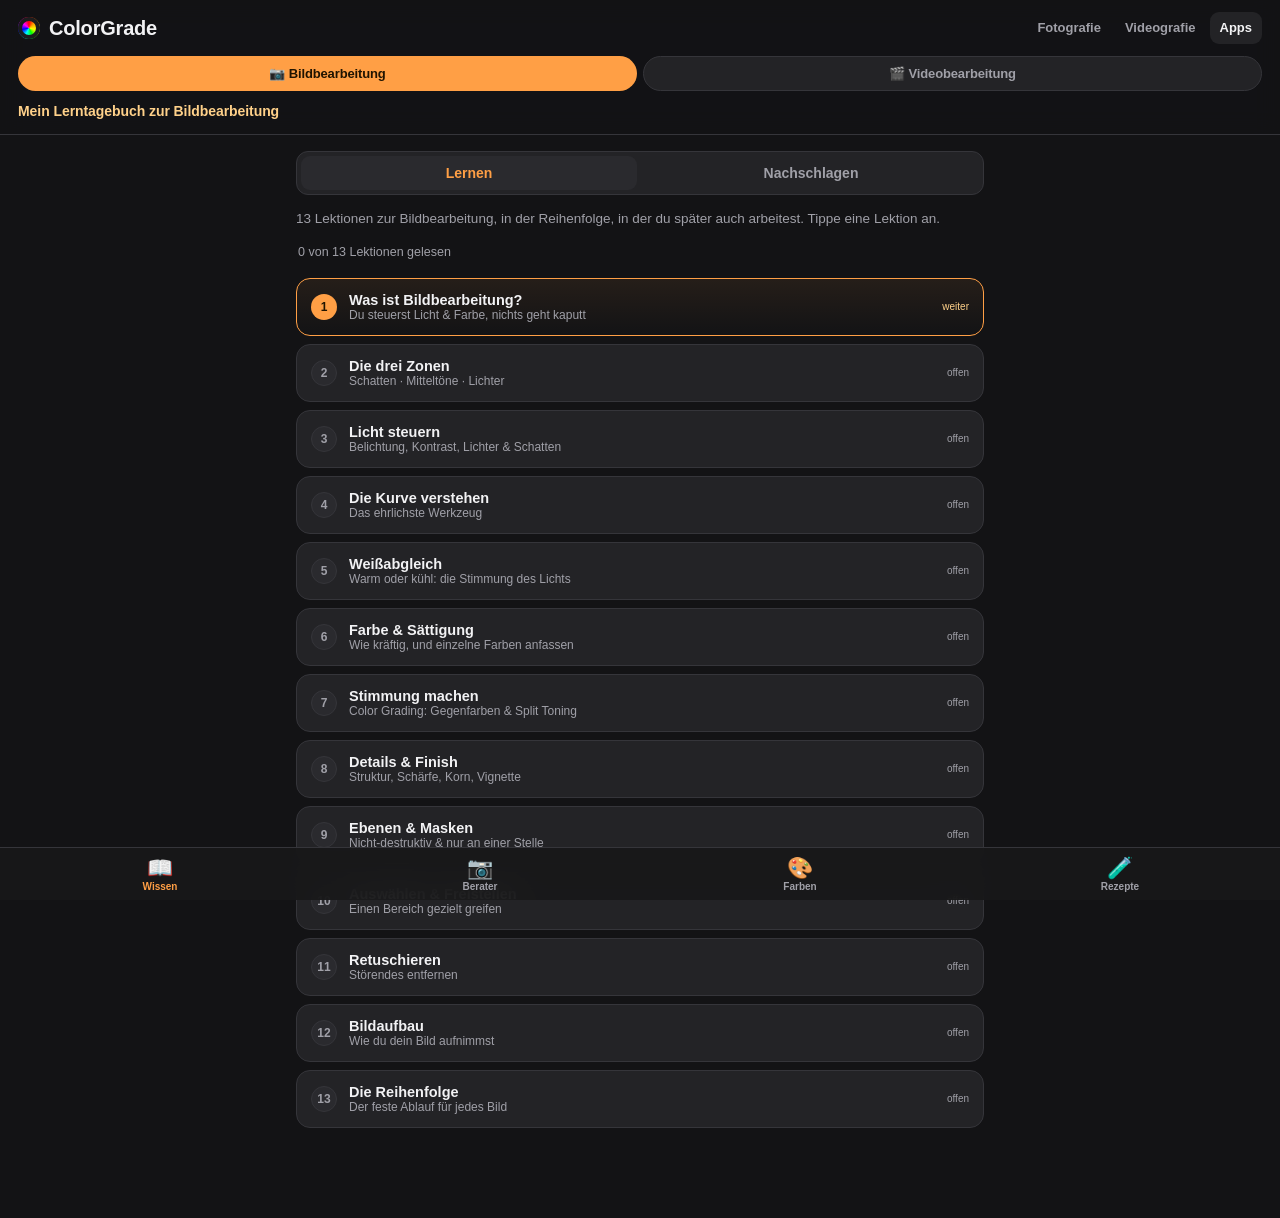
==== commit 172790d5: "v50: Ueber-Block raus, Kopfzeile sagt sofort worum es geht Der Block "Ueber ColorGrade" am Ende der " ====
--- a/app/index.html
+++ b/app/index.html
@@ -40,7 +40,8 @@
     header .dot { width: 22px; height: 22px; border-radius: 50%;
       background: conic-gradient(red, orange, yellow, lime, cyan, blue, magenta, red);
       box-shadow: inset 0 0 0 4px var(--bg-elev); flex: none; }
-    header p { margin: 10px 0 0; color: var(--muted); font-size: 12.5px; }
+    header p { margin: 10px 0 0; color: var(--accent-2); font-size: 14px;
+      font-weight: 650; letter-spacing: -.005em; }
     .hdr-top { display: flex; align-items: center; gap: 10px; flex-wrap: wrap; }
     .brandlink { display: flex; align-items: center; gap: 9px; color: inherit; text-decoration: none; }
     .site-nav { margin-left: auto; display: flex; gap: 4px; flex-wrap: wrap; }
@@ -48,27 +49,6 @@
       padding: 6px 10px; border-radius: 9px; }
     .site-nav a:hover { color: var(--accent-2); background: var(--bg-card); }
     .site-nav a[aria-current="page"] { color: var(--text); background: var(--bg-card); }
-    .about { border-top: 1px solid var(--line); margin-top: 24px; padding-top: 18px; }
-    .about-h { font-size: 15px; font-weight: 700; color: var(--text); margin-bottom: 8px; }
-    .about p { margin: 0 0 10px; font-size: 13.5px; line-height: 1.55; color: #dcdce0; }
-    .about p b { color: var(--accent-2); }
-    .about .about-priv { font-size: 12.5px; color: var(--muted); }
-    .about-src { margin: 4px 0 14px; border: 1px solid var(--line); border-radius: 12px; overflow: hidden; }
-    .about-src > summary { display: flex; align-items: center; gap: 8px; list-style: none; cursor: pointer;
-      padding: 11px 14px; font-size: 13px; font-weight: 650; color: var(--text); }
-    .about-src > summary::-webkit-details-marker { display: none; }
-    .about-src > summary .chev { margin-left: auto; }
-    .about-src[open] > summary { border-bottom: 1px solid var(--line); color: var(--accent-2); }
-    .about-src[open] > summary .chev { transform: rotate(90deg); }
-    .about-src .src-body { padding: 12px 14px; }
-    .about-src .src-group { font-size: 11px; font-weight: 700; text-transform: uppercase; letter-spacing: .04em;
-      color: var(--muted); margin: 12px 0 6px; }
-    .about-src .src-group:first-child { margin-top: 0; }
-    .about-src ul { margin: 0; padding: 0; list-style: none; }
-    .about-src li { font-size: 12.5px; line-height: 1.5; color: #dcdce0; margin: 0 0 7px; padding-left: 13px; position: relative; }
-    .about-src li::before { content: "•"; position: absolute; left: 0; color: var(--accent-2); }
-    .about-src li i { color: var(--text); font-style: italic; }
-    .about-src li span { color: var(--muted); }
     /* Video-Grundlagen-Berater */
     .vbg { background: var(--bg-card); border: 1px solid var(--line); border-radius: 14px; margin-bottom: 10px; }
     .vbg > summary { list-style: none; cursor: pointer; padding: 13px 15px; font-size: 14px; font-weight: 650; color: var(--text); }
@@ -997,34 +977,6 @@
           <p class="lead">13 Lektionen zur Bildbearbeitung, in der Reihenfolge, in der du später auch arbeitest. Tippe eine Lektion an.</p>
           <p class="info" id="lkProg"></p>
           <div class="lk-list" id="lkList"></div>
-          <section class="about" id="aboutBox" aria-label="Über ColorGrade">
-            <div class="about-h">Über ColorGrade</div>
-            <p>ColorGrade ist mein <b>Lerntagebuch</b>. Beim Einarbeiten in Fotografie und Videografie habe ich festgehalten, was ich verstanden habe: Belichtung, Bildaufbau, Farblehre, Kurven und Color Grading.</p>
-            <p>Daraus ist diese App geworden. Sie hat drei Ebenen: Lektionen zum Durcharbeiten, ein Nachschlagewerk für den schnellen Blick am Rechner und Rezepte für einzelne Looks. Die rund 65 Grafiken habe ich selbst gezeichnet, direkt im Code als SVG.</p>
-            <p>Gebaut ist sie als Web-App ohne Baukasten und ohne Framework, sie läuft offline und speichert alles nur auf dem Gerät. Anmelden muss sich niemand, getrackt wird nichts.</p>
-            <p class="about-priv">Alle Fakten in dieser App beruhen auf wissenschaftlichen Veröffentlichungen, zum Beispiel „Kunst verstehen“ von Maria Carla Prette, und auf weiteren in der Wissenschaft anerkannten Publikationen.</p>
-            <details class="about-src">
-              <summary>Quellen &amp; Literatur<span class="chev">▶</span></summary>
-              <div class="src-body">
-                <div class="src-group">Kunst &amp; Wahrnehmung</div>
-                <ul>
-                  <li><i>Maria Carla Prette: Kunst verstehen.</i> <span>Naumann &amp; Göbel. Aufbau eines Werks, Form und Symbolik, die Funktion der Farbe.</span></li>
-                </ul>
-                <div class="src-group">Fotografie &amp; Bild</div>
-                <ul>
-                  <li><i>Johannes Itten: Kunst der Farbe.</i> <span>Ravensburg 1961. Farblehre, Farbkreis und Farbharmonien.</span></li>
-                  <li><i>Michael Freeman: The Photographer’s Eye.</i> <span>Ilex 2007. Bildaufbau und Komposition.</span></li>
-                  <li><i>Bryan Peterson: Understanding Exposure.</i> <span>Amphoto Books. Licht und das Zusammenspiel von Blende, Zeit und ISO.</span></li>
-                </ul>
-                <div class="src-group">Videografie &amp; Film</div>
-                <ul>
-                  <li><i>Blain Brown: Cinematography. Theory and Practice.</i> <span>Focal Press. Kameratechnik und Bildgestaltung im Video.</span></li>
-                  <li><i>Walter Murch: In the Blink of an Eye.</i> <span>Silman-James Press 1992. Schnitt und Montage.</span></li>
-                  <li><i>Alexis Van Hurkman: Color Correction Handbook.</i> <span>Peachpit Press. Farbkorrektur und Color Grading für Video und Film.</span></li>
-                </ul>
-              </div>
-            </details>
-          </section>
         </div>
 
         <div id="lernLesson" hidden>
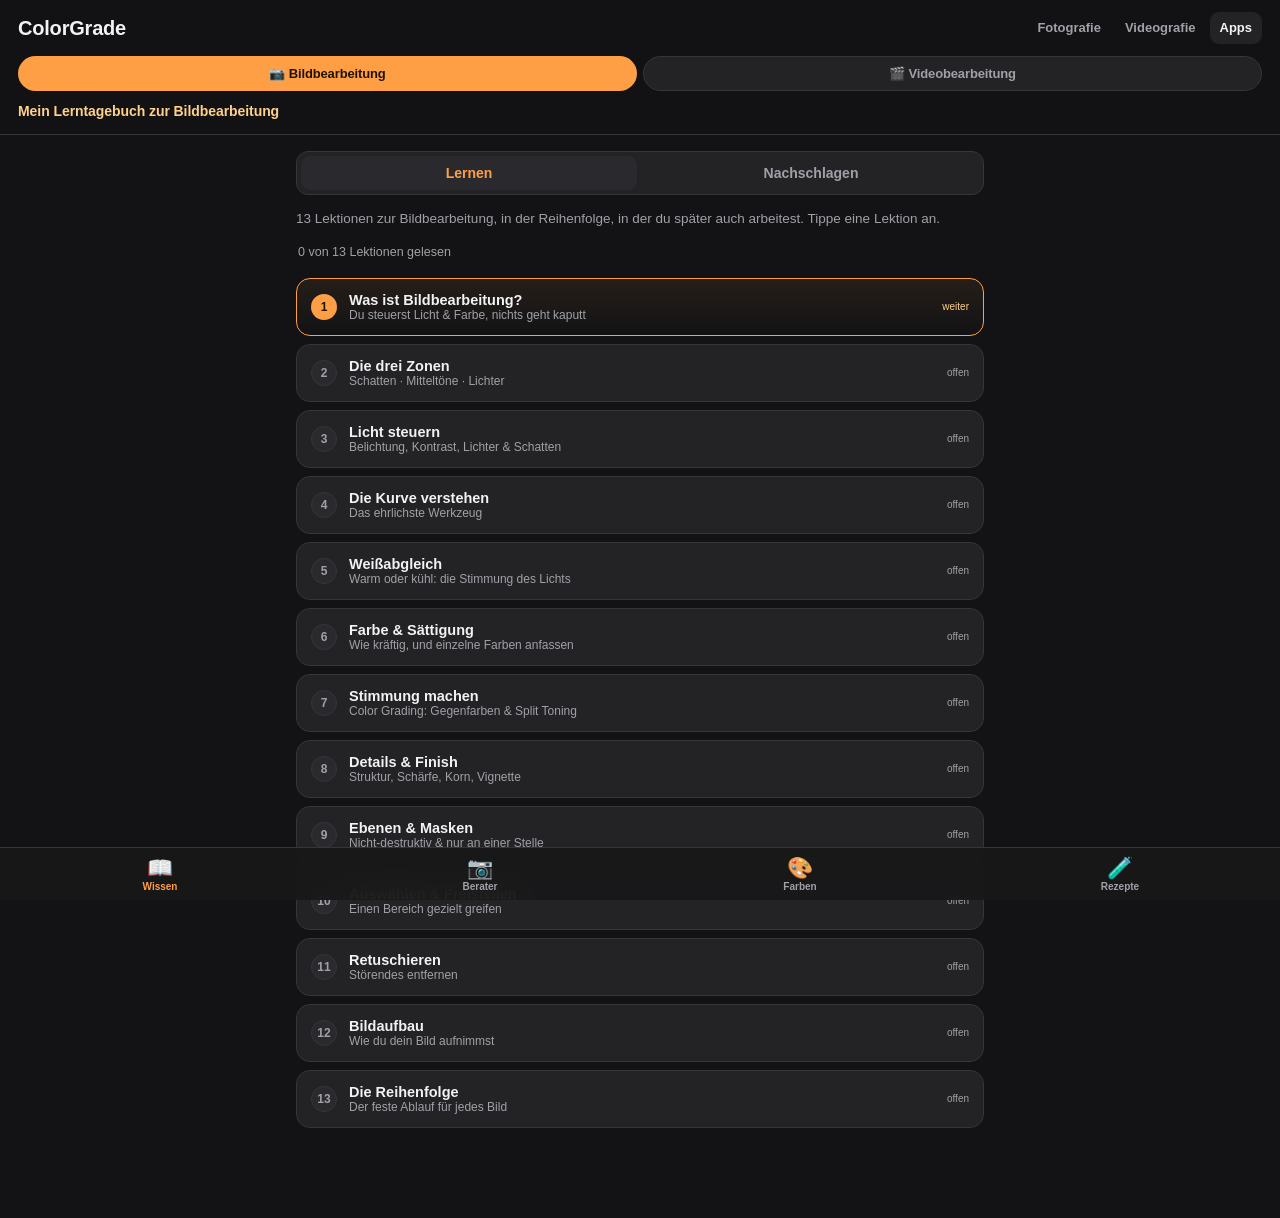
==== commit ba39a55b: "v59: Zweikampf statt Torwart, Bild kleiner, Farbrad aus der Marke Drei Punkte aus dem Nutzer-Feedbac" ====
--- a/app/index.html
+++ b/app/index.html
@@ -37,9 +37,6 @@
     }
     header h1 { margin: 0; font-size: 20px; font-weight: 700; letter-spacing: -.01em;
       display: flex; align-items: center; gap: 9px; }
-    header .dot { width: 22px; height: 22px; border-radius: 50%;
-      background: conic-gradient(red, orange, yellow, lime, cyan, blue, magenta, red);
-      box-shadow: inset 0 0 0 4px var(--bg-elev); flex: none; }
     header p { margin: 10px 0 0; color: var(--accent-2); font-size: 14px;
       font-weight: 650; letter-spacing: -.005em; }
     .hdr-top { display: flex; align-items: center; gap: 10px; flex-wrap: wrap; }
@@ -592,7 +589,7 @@
 <body>
   <header>
     <div class="hdr-top">
-      <h1><a class="brandlink" href="../index.html"><span class="dot"></span> ColorGrade</a></h1>
+      <h1><a class="brandlink" href="../index.html">ColorGrade</a></h1>
       <nav class="site-nav" aria-label="Bereiche">
         <a href="../fotografie.html">Fotografie</a>
         <a href="../video.html">Videografie</a>
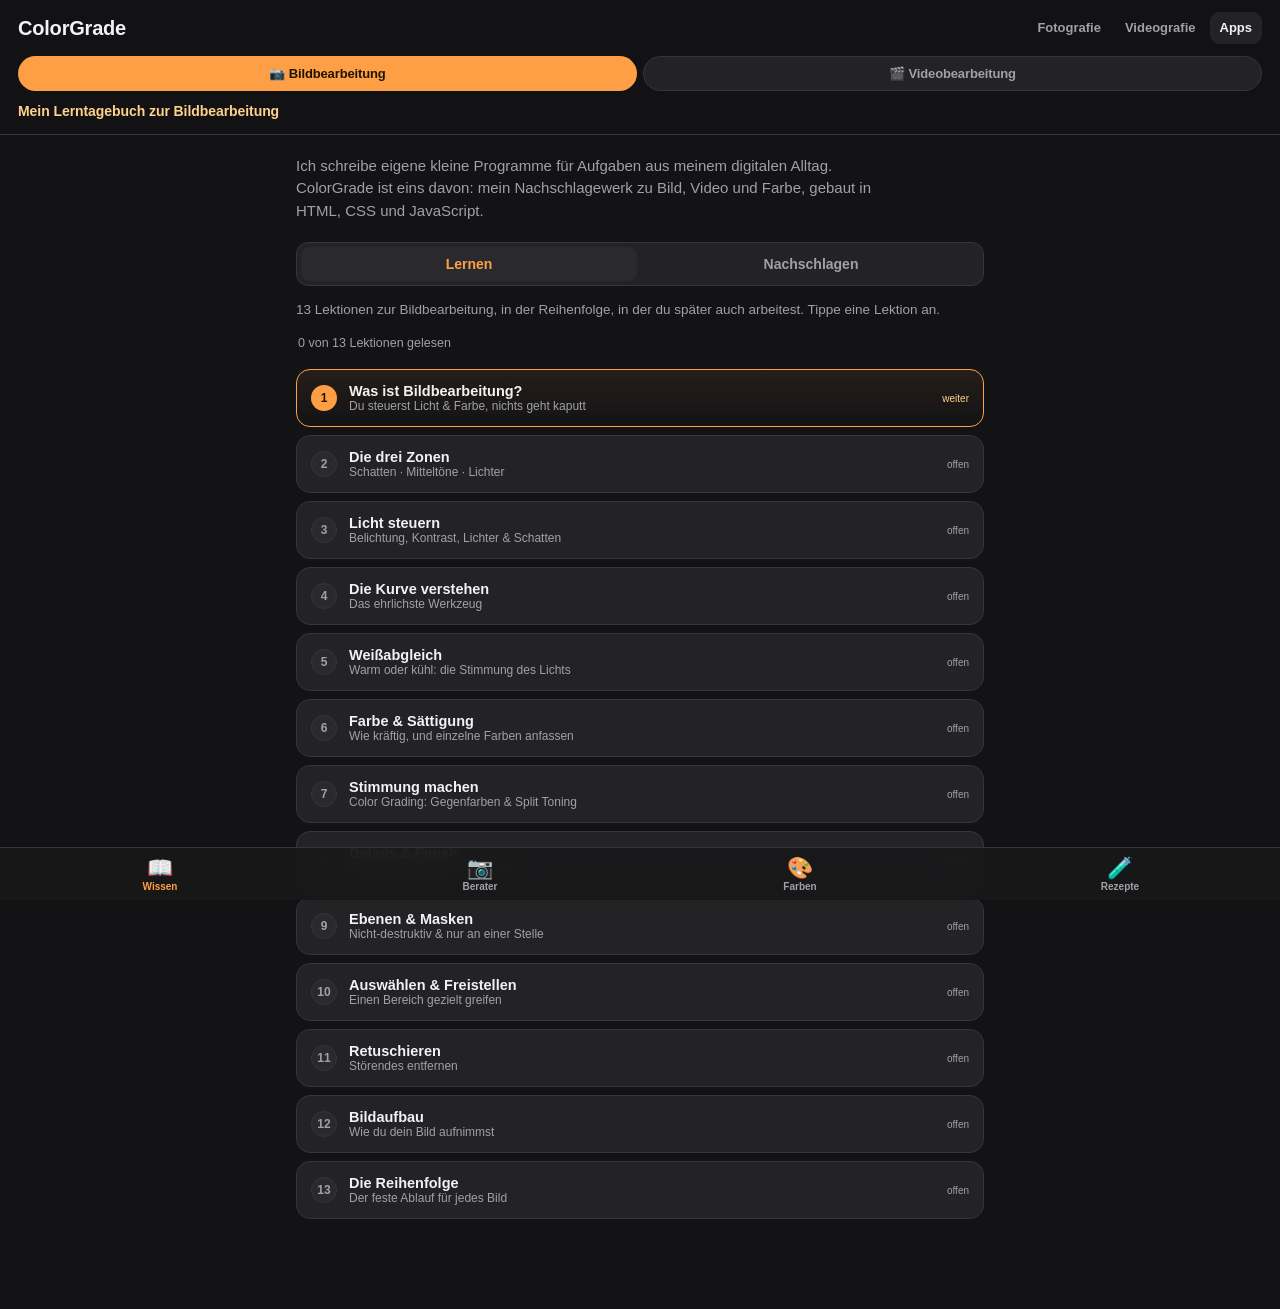
==== commit e591a42f: "v64: Standbild aus dem Rheinhessen-Clip auf der Startseite, Einleitungssatz in der App Co-Authored-B" ====
--- a/app/index.html
+++ b/app/index.html
@@ -89,6 +89,7 @@
     @keyframes fade { from { opacity: 0; transform: translateY(4px);} to {opacity:1; transform:none;} }
 
     .lead { color: var(--muted); font-size: 13.5px; margin: 0 0 14px; }
+    .app-intro { color: var(--muted); font-size: 15px; margin: 4px 0 20px; max-width: 40em; }
     .lead b { color: var(--accent-2); font-weight: 650; }
 
     .search { width: 100%; padding: 12px 14px; border-radius: 12px;
@@ -610,6 +611,8 @@
   </div>
 
   <main>
+    <!-- Der eine Satz oben, wie auf Fotografie und Videografie: was man hier sieht. -->
+    <p class="app-intro">Ich schreibe eigene kleine Programme für Aufgaben aus meinem digitalen Alltag. ColorGrade ist eins davon: mein Nachschlagewerk zu Bild, Video und Farbe, gebaut in HTML, CSS und JavaScript.</p>
     <section id="tab-berater" class="tab-panel">
       <p class="lead">Zehn häufige Motive, jedes in vier Ebenen: Ziel, Aufnehmen, Verstehen und der fertige Ablauf. Tippe ein Motiv an.</p>
       <div class="maxim">
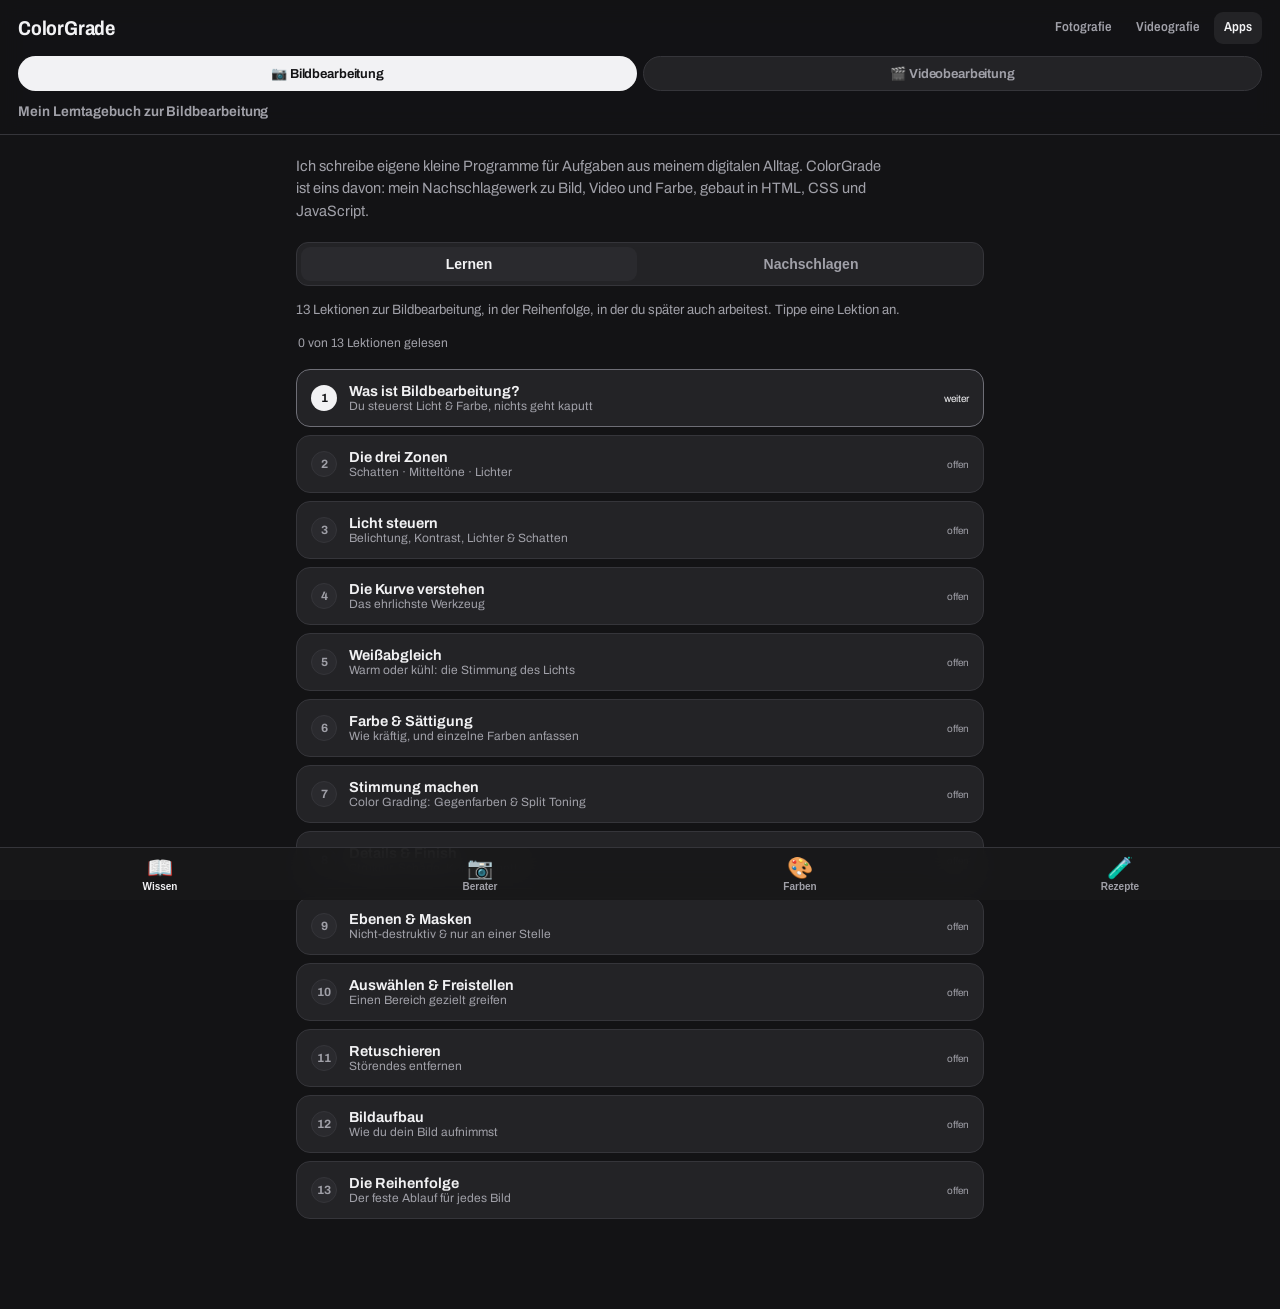
==== commit f2ee6bf5: "v69: App auf Archivo, Bedienelemente ohne Orange Co-Authored-By: Claude Opus 5.5 <noreply@anthropic." ====
--- a/app/index.html
+++ b/app/index.html
@@ -4,14 +4,42 @@
   <meta charset="UTF-8" />
   <meta name="viewport" content="width=device-width, initial-scale=1, viewport-fit=cover" />
   <title>ColorGrade</title>
-  <meta name="description" content="Bildbearbeitung verstehen: Bild-Berater, Kurven-Rezepte, Farb-Helfer und Wissen, für jedes Bearbeitungsprogramm." />
+  <meta name="description" content="Mein Lerntagebuch zu Bild, Video und Farbe, selbst gebaut als Web-App." />
+  <!-- Link-Vorschau: Karte mit Bild, wenn der Link per Mail, Messenger oder Teams
+       geteilt wird. Die Adressen muessen absolut sein, sonst findet der Dienst das Bild nicht. -->
+  <meta property="og:type" content="website" />
+  <meta property="og:locale" content="de_DE" />
+  <meta property="og:site_name" content="Tobias Imhof" />
+  <meta property="og:title" content="ColorGrade · Tobias Imhof" />
+  <meta property="og:description" content="Mein Lerntagebuch zu Bild, Video und Farbe, selbst gebaut als Web-App." />
+  <meta property="og:url" content="https://tobiasimhof.github.io/colorgrade/app/" />
+  <meta property="og:image" content="https://tobiasimhof.github.io/colorgrade/assets/og/app.jpg" />
+  <meta property="og:image:width" content="1200" />
+  <meta property="og:image:height" content="630" />
+  <meta property="og:image:alt" content="Startansicht der App ColorGrade" />
+  <meta name="twitter:card" content="summary_large_image" />
   <meta name="theme-color" content="#1c1c1e" />
   <link rel="manifest" href="manifest.webmanifest" />
+  <link rel="icon" href="../icons/favicon.svg" type="image/svg+xml" />
+  <link rel="icon" href="../icons/favicon-32.png" sizes="32x32" type="image/png" />
   <link rel="apple-touch-icon" href="../icons/apple-touch-icon.png" />
+  <!-- Schrift vorladen wie im Portfolio: sonst steht die App kurz in der Ersatzschrift. -->
+  <link rel="preload" href="../assets/fonts/archivo-wdth-latin.woff2" as="font" type="font/woff2" crossorigin />
   <meta name="apple-mobile-web-app-capable" content="yes" />
   <meta name="apple-mobile-web-app-status-bar-style" content="black-translucent" />
   <meta name="apple-mobile-web-app-title" content="ColorGrade" />
   <style>
+    /* Archivo wie im Portfolio (v69), dieselbe Datei. Pflicht: die Spanne
+       font-stretch, sonst greift die Breite unten nicht. Die 165 SVG-Texte sind
+       mit dieser Schrift einzeln geprueft, alle passen in ihre Kaesten. */
+    @font-face {
+      font-family: 'Archivo';
+      src: url('../assets/fonts/archivo-wdth-latin.woff2') format('woff2');
+      font-weight: 400 700;
+      font-stretch: 62% 125%;
+      font-style: normal;
+      font-display: swap;
+    }
     :root {
       --bg: #131315; --bg-elev: #1c1c1e; --bg-card: #232326; --bg-card-2: #2a2a2e;
       --line: #35353a; --text: #f2f2f4; --muted: #a0a0a8;
@@ -23,7 +51,8 @@
     * { box-sizing: border-box; -webkit-tap-highlight-color: transparent; }
     html, body { margin: 0; padding: 0; }
     body {
-      font-family: -apple-system, BlinkMacSystemFont, "Segoe UI", Roboto, "Helvetica Neue", Arial, sans-serif;
+      font-family: 'Archivo', -apple-system, BlinkMacSystemFont, "Segoe UI", Roboto, "Helvetica Neue", Arial, sans-serif;
+      font-stretch: 96%;
       background: var(--bg); color: var(--text); line-height: 1.5;
       -webkit-font-smoothing: antialiased;
       padding-bottom: calc(74px + var(--safe-b));
@@ -35,14 +64,14 @@
       border-bottom: 1px solid var(--line);
       padding: calc(12px + var(--safe-t)) 18px 12px;
     }
-    header h1 { margin: 0; font-size: 20px; font-weight: 700; letter-spacing: -.01em;
+    header h1 { margin: 0; font-size: 20px; font-weight: 700; letter-spacing: -.01em; font-stretch: 86%;
       display: flex; align-items: center; gap: 9px; }
     header p { margin: 10px 0 0; color: var(--accent-2); font-size: 14px;
       font-weight: 650; letter-spacing: -.005em; }
     .hdr-top { display: flex; align-items: center; gap: 10px; flex-wrap: wrap; }
     .brandlink { display: flex; align-items: center; gap: 9px; color: inherit; text-decoration: none; }
     .site-nav { margin-left: auto; display: flex; gap: 4px; flex-wrap: wrap; }
-    .site-nav a { font-size: 13px; font-weight: 600; color: var(--muted); text-decoration: none;
+    .site-nav a { font-size: 13px; font-weight: 600; color: var(--muted); text-decoration: none; font-stretch: 86%;
       padding: 6px 10px; border-radius: 9px; }
     .site-nav a:hover { color: var(--accent-2); background: var(--bg-card); }
     .site-nav a[aria-current="page"] { color: var(--text); background: var(--bg-card); }
@@ -585,6 +614,18 @@
     .sheet .step-in input:first-child { flex: 0 0 40%; }
     .sheet .sheet-foot { display: flex; justify-content: space-between; gap: 8px; margin-top: 6px; }
     @media (prefers-reduced-motion: reduce) { * { animation: none !important; transition: none !important; } }
+
+    /* Bedienelemente ohne Orange (v69), wie im Portfolio: Wo man gerade ist,
+       zeigt jetzt Weiss statt Orange. In den Grafiken und Lektionen bleibt die
+       Farbe, dort ist sie Inhalt (Kurven, Farbkreis, Hauttoene). */
+    header p { color: var(--muted); }
+    .modebtn.active { background: var(--text); color: #131315; }
+    .modebtn:focus-visible { outline-color: var(--text); }
+    .segbtn.active { color: var(--text); }
+    .lk-item.current { border-color: #6e6e76; background: var(--bg-card); }
+    .lk-item.current .lk-num { background: var(--text); color: #131315; }
+    .lk-item.current .lk-tag { color: var(--text); }
+    body > nav button.active { color: var(--text); }
   </style>
 </head>
 <body>
@@ -1879,7 +1920,7 @@
               <rect x="20" y="26" width="112" height="63" rx="4" fill="var(--bg-card-2)" stroke="var(--line)"/>
               <text class="s-tick" x="76" y="20" text-anchor="middle">16:9</text><text class="s-lbl-s" x="76" y="60" text-anchor="middle">quer · YouTube</text>
               <rect x="182" y="14" width="42" height="75" rx="4" fill="var(--bg-card-2)" stroke="var(--line)"/>
-              <text class="s-tick" x="203" y="10" text-anchor="middle">9:16</text><text class="s-lbl-s" x="203" y="60" text-anchor="middle">hoch · Reel</text>
+              <text class="s-tick" x="203" y="10" text-anchor="middle">9:16</text><text class="s-lbl-s" x="203" y="52" text-anchor="middle">hoch</text><text class="s-lbl-s" x="203" y="66" text-anchor="middle">Reel</text>
               <rect x="316" y="24" width="65" height="65" rx="4" fill="var(--bg-card-2)" stroke="var(--line)"/>
               <text class="s-tick" x="348" y="18" text-anchor="middle">1:1</text><text class="s-lbl-s" x="348" y="60" text-anchor="middle">Feed</text>
             </svg>
